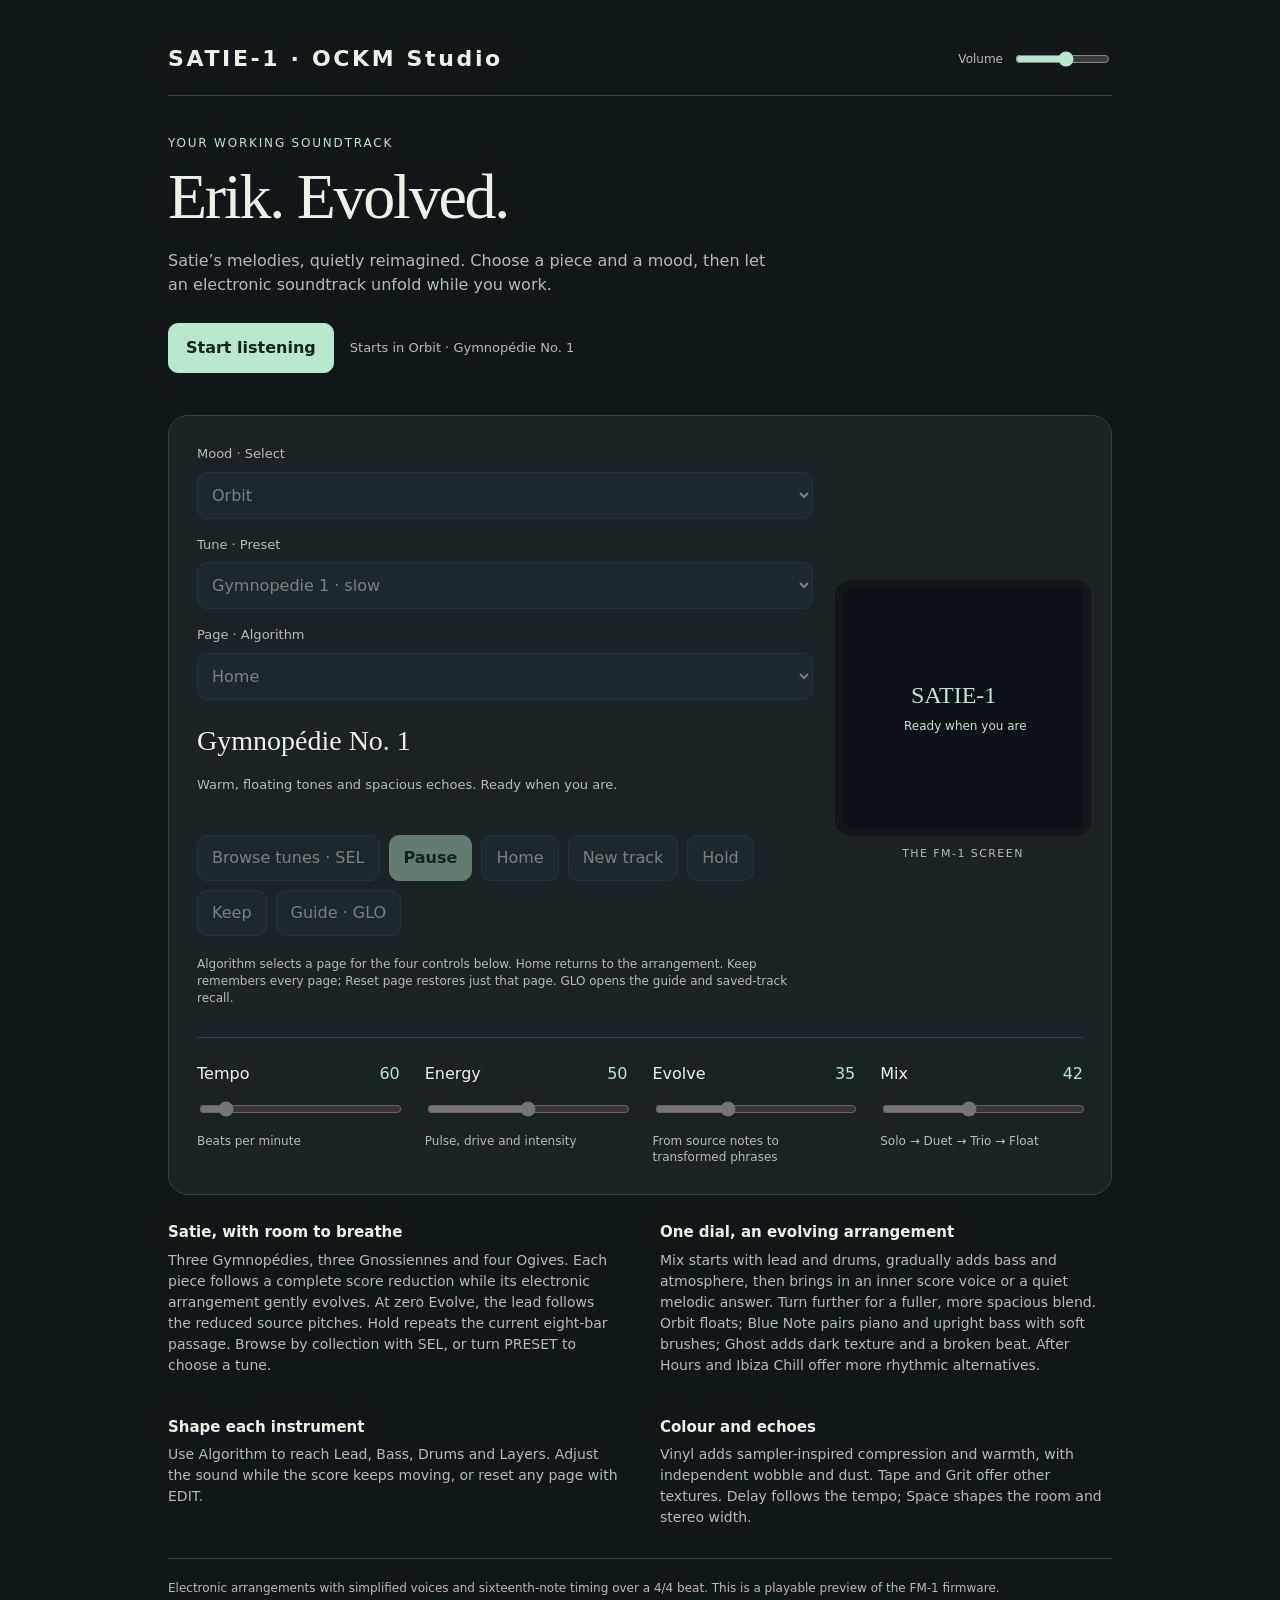
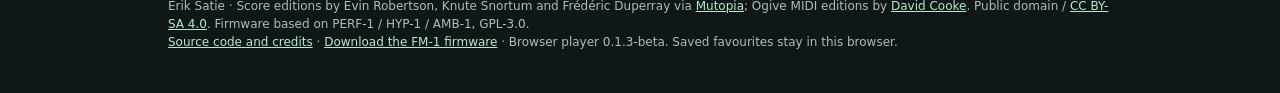
==== docs/index.html @ 06c6555b "Publish SATIE-1 browser player and Firmware Hub play link" ====
<!doctype html>
<html lang="en">
<head>
<meta charset="utf-8"><meta name="viewport" content="width=device-width,initial-scale=1">
<title>SATIE-1 · Erik. Evolved.</title>
<style>
:root{color-scheme:dark;--bg:#101719;--panel:#192326;--line:#344348;--ink:#edf2e9;--dim:#b0bdb9;--mint:#b8e8cd;--amber:#edbd6e}*{box-sizing:border-box}body{margin:0;background:var(--bg);color:var(--ink);font:16px/1.5 system-ui,sans-serif}main{max-width:1000px;margin:auto;padding:42px 28px}header{display:flex;justify-content:space-between;align-items:center;border-bottom:1px solid var(--line);padding-bottom:20px}.brand{font-size:22px;letter-spacing:.12em;font-weight:650}.eyebrow{font-size:12px;letter-spacing:.15em;text-transform:uppercase;color:var(--mint)}.intro{padding:38px 0 26px}h1{font:400 clamp(38px,6vw,64px)/1.08 Georgia,serif;margin:10px 0 18px;letter-spacing:-.035em}.intro p{color:var(--dim);max-width:620px;margin:0}button,select,input{font:inherit}button,select{border:1px solid var(--line);border-radius:10px;padding:12px 17px;color:var(--ink);background:#233034}button{cursor:pointer;transition:background .15s}button:hover:enabled{background:#34474b}button:disabled,select:disabled{opacity:.45;cursor:default}button:focus-visible,select:focus-visible,input:focus-visible{outline:3px solid var(--amber);outline-offset:4px}.primary{background:var(--mint);border-color:var(--mint);color:#10251c;font-weight:650}.primary:hover:enabled{background:#d4f6e2}button[aria-pressed="true"]{background:#354b41;border-color:var(--mint);color:var(--mint)}.instrument{border:1px solid var(--line);border-radius:20px;background:var(--panel);padding:28px;display:grid;grid-template-columns:1fr 240px;gap:30px}.control label{display:block;font-size:13px;color:var(--dim);margin-bottom:8px}.tune{grid-column:1/-1}.selectors{display:grid;grid-template-columns:1fr;gap:16px}select{width:100%;padding:12px 10px}.now{margin:24px 0 18px;font:28px/1.2 Georgia,serif}.status{color:var(--dim);font-size:13px;min-height:40px}.actions{display:flex;flex-wrap:wrap;gap:9px;margin:20px 0}.actions button{padding:10px 14px}.screen{align-self:center;text-align:center}canvas{display:block;width:240px;height:240px;background:#0c1117;border-radius:8px;image-rendering:pixelated;box-shadow:0 0 0 8px #101719}.screen p{margin:18px 0 0;color:var(--dim);font-size:11px;letter-spacing:.13em;text-transform:uppercase}.macros{grid-column:1/-1;display:grid;grid-template-columns:repeat(4,1fr);gap:25px;border-top:1px solid var(--line);padding-top:24px}.macro label{display:flex;justify-content:space-between;align-items:center;margin-bottom:13px}.macro output{font-variant-numeric:tabular-nums;color:var(--mint)}input[type=range]{width:100%;accent-color:var(--mint);cursor:pointer}.hint{display:block;font-size:12px;line-height:1.4;color:var(--dim);margin-top:9px}.start{display:flex;gap:16px;align-items:center;margin-bottom:20px}.start span{font-size:13px;color:var(--dim)}.notes{display:grid;grid-template-columns:1fr 1fr;gap:40px;margin-top:26px;font-size:14px;color:var(--dim)}.notes strong{display:block;color:var(--ink);font-size:15px;font-weight:550;margin-bottom:6px}footer{margin-top:30px;padding-top:20px;border-top:1px solid var(--line);font-size:12px;color:var(--dim)}a{color:var(--mint)}.volume{display:flex;gap:10px;align-items:center;font-size:12px;color:var(--dim)}.volume input{max-width:95px}#notice{color:var(--amber);font-size:13px;min-height:22px} [hidden]{display:none!important}@media(max-width:720px){main{padding:24px 18px}.instrument{grid-template-columns:1fr;padding:22px}.screen{justify-self:center}.macros{grid-template-columns:1fr 1fr}.notes{grid-template-columns:1fr;gap:18px}.selectors{grid-template-columns:1fr}.intro{padding-top:28px}.start{align-items:flex-start;flex-direction:column}.volume{max-width:140px}}
</style>
</head>
<body><main>
<header><div class="brand">SATIE-1 · OCKM Studio</div><label class="volume">Volume <input id="volume" type="range" min="0" max="100" value="55" aria-label="Volume"></label></header>
<section class="intro"><div class="eyebrow">Your working soundtrack</div><h1>Erik. Evolved.</h1><p>Satie’s melodies, quietly reimagined. Choose a piece and a mood, then let an electronic soundtrack unfold while you work.</p></section>
<div class="start" id="startRow"><button id="start" class="primary">Start listening</button><span>Starts in Orbit · Gymnopédie No. 1</span></div>
<div id="notice" role="status" aria-live="polite"></div>
<section class="instrument" aria-label="SATIE-1 instrument">
<div><div class="selectors">
<div class="control"><label for="mood">Mood · Select</label><select id="mood" disabled><option value="0">After Hours</option><option value="1">Ibiza Chill</option><option value="2" selected>Orbit</option><option value="3">Blue Note</option><option value="4">Ghost</option></select></div>
<div class="control tune"><label for="source">Tune · Preset</label><select id="source" disabled><optgroup label="Erik Satie · Gymnopedies"><option value="0">Gymnopedie 1 · slow</option><option value="1">Gymnopedie 2 · slow</option><option value="2">Gymnopedie 3 · slow</option></optgroup><optgroup label="Erik Satie · Gnossiennes"><option value="3">Gnossienne 1 · slow</option><option value="4">Gnossienne 2 · slow</option><option value="5">Gnossienne 3 · slow</option></optgroup><optgroup label="Erik Satie · Ogives"><option value="6">Ogive 1 · slow</option><option value="7">Ogive 2 · slow</option><option value="8">Ogive 3 · slow</option><option value="9">Ogive 4 · slow</option></optgroup></select></div>
<div class="control"><label for="page">Page · Algorithm</label><select id="page" disabled><option>Home</option><option>Lead</option><option>Bass</option><option>Drums</option><option>Layers</option><option>Colour</option><option>Delay</option><option>Space</option></select></div></div><div class="now" id="now">Gymnopédie No. 1</div><div class="status" id="status">Warm, floating tones and spacious echoes. Ready when you are.</div>
<div class="actions"><button id="browse" disabled>Browse tunes · SEL</button><button id="play" class="primary" disabled>Pause</button><button id="home" disabled>Home</button><button id="new" disabled>New track</button><button id="hold" aria-pressed="false" disabled>Hold</button><button id="save" disabled>Keep</button><button id="guide" disabled>Guide · GLO</button></div>
<section id="guidePanel" hidden aria-label="Quick guide"><h2 id="guideTitle"></h2><div id="guideCopy"></div><div class="actions"><button id="guidePrevious">Previous</button><button id="guideNext">Next · SEL</button><button id="guideClose">Close · HOME</button></div></section>
<section id="tuneBrowser" hidden aria-label="Tune browser"><p id="browserPath"></p><div id="browserChoices" class="actions"></div><div class="actions"><button id="browserBack">Back · HOME</button><button id="browserClose">Close browser</button></div></section>
<span class="hint">Algorithm selects a page for the four controls below. Home returns to the arrangement. Keep remembers every page; Reset page restores just that page. GLO opens the guide and saved-track recall.</span>
</div>
<div class="screen"><canvas id="screen" width="240" height="240" aria-label="Live instrument display"></canvas><p>The FM-1 screen</p></div>
<div class="macros">
<div class="macro"><label for="tempo"><span id="tempoLabel">Tempo</span> <output id="tempoValue">60</output></label><input id="tempo" type="range" min="50" max="150" value="60" disabled><span class="hint">Beats per minute</span></div>
<div class="macro"><label for="energy"><span id="energyLabel">Energy</span> <output id="energyValue">50</output></label><input id="energy" type="range" min="0" max="100" value="50" disabled><span class="hint">Pulse, drive and intensity</span></div>
<div class="macro"><label for="evolve"><span id="evolveLabel">Evolve</span> <output id="evolveValue">35</output></label><input id="evolve" type="range" min="0" max="100" value="35" disabled><span class="hint">From source notes to transformed phrases</span></div>
<div class="macro"><label for="mix"><span id="mixLabel">Mix</span> <output id="mixValue">42</output></label><input id="mix" type="range" min="0" max="100" value="42" disabled><span class="hint">Solo → Duet → Trio → Float</span></div>
</div></section>
<div class="notes"><div><strong>Satie, with room to breathe</strong>Three Gymnopédies, three Gnossiennes and four Ogives. Each piece follows a complete score reduction while its electronic arrangement gently evolves. At zero Evolve, the lead follows the reduced source pitches. Hold repeats the current eight-bar passage. Browse by collection with SEL, or turn PRESET to choose a tune.</div><div><strong>One dial, an evolving arrangement</strong>Mix starts with lead and drums, gradually adds bass and atmosphere, then brings in an inner score voice or a quiet melodic answer. Turn further for a fuller, more spacious blend. Orbit floats; Blue Note pairs piano and upright bass with soft brushes; Ghost adds dark texture and a broken beat. After Hours and Ibiza Chill offer more rhythmic alternatives.</div><div><strong>Shape each instrument</strong>Use Algorithm to reach Lead, Bass, Drums and Layers. Adjust the sound while the score keeps moving, or reset any page with EDIT.</div><div><strong>Colour and echoes</strong>Vinyl adds sampler-inspired compression and warmth, with independent wobble and dust. Tape and Grit offer other textures. Delay follows the tempo; Space shapes the room and stereo width.</div></div>
<footer>Electronic arrangements with simplified voices and sixteenth-note timing over a 4/4 beat. This is a playable preview of the FM-1 firmware.<br>Erik Satie · Score editions by Evin Robertson, Knute Snortum and Frédéric Duperray via <a href="https://www.mutopiaproject.org/ftp/SatieE/" target="_blank" rel="noreferrer">Mutopia</a>; Ogive MIDI editions by <a href="https://commons.wikimedia.org/wiki/File:Erik_Satie_-_Ogive_No.1.mid" target="_blank" rel="noreferrer">David Cooke</a>. Public domain / <a href="https://creativecommons.org/licenses/by-sa/4.0/" target="_blank" rel="noreferrer">CC BY-SA 4.0</a>. Firmware based on PERF-1 / HYP-1 / AMB-1, GPL-3.0.<br><a href="https://github.com/OCKM-STUDIO/SATIE-1/tree/v0.1.3-beta">Source code and credits</a> · <a href="https://github.com/OCKM-STUDIO/SATIE-1/releases/tag/v0.1.3-beta">Download the FM-1 firmware</a> · Browser player 0.1.3-beta. Saved favourites stay in this browser.</footer>
</main>
<script>
'use strict';
const wasm64 = 'AGFzbQEAAAABhAEWYAABf2ACf38Bf2AAAGADf39/AGABfwBgAn9/AGAEf39/fwBgAX8Bf2AFf39/f38AYAF/AX1gA39/fwF/YAV/f39/fwF/YAZ/f39/f38AYAF+AGABfQF9YAJ/fQBgA39/fQBgAX0AYAJ9fQF9YAV/f399fQBgBH9/fX8AYAV/[base64]/[base64]/[base64]/[base64]/gbARZ/QQBBADsBmJWTgABBACEBQQAhAgNAQQAtAP/okoAAIAIgAUGC6ZKAAGogAUHi65KAAGoQwYCAgABBAC0A/+iSgAAgAiABQeTrkoAAahDCgICAAEEALQD/[base64]/AXFBAkcNACAAQQAtAKWVk4AARw0AIAFBwB1JDQBBAC8BqpWTgABB//8DcUH4AkcNACABQfwdSUEALQCulZOAAEEBR3IhA0EALwGmlZOAACIEQbABIARBsAFJGyEFQQAvAaiVk4AAIQZB+pWTgAAhB0EALQCslZOAAEH/AXEhCEGC6ZKAACEJQQAhCgNAAkBBASAKdCILIAZxRQ0AIApBsgRsIgJBqu2SgABqIQwgCkH4AmxBsJWTgABqIQEgAkGC6ZKAAGohAgJAAkAgAw0AIAwgCkEGbEHgspOAAGpBBhCxgYCAABoMAQsgDEEAQQYQsoGAgAAaCyACQa4EaiINQQAtAP/[base64]/AMgAiABLQDrAjoA/QMgAiABLQDsAjoA/gMgAiABLQDtAjoA/[base64]/[base64]/okoAAIAogAiAQEMGAgIAAQQAtAP/okoAAIAogAkHiAmoQwoCAgABBAC0A/[base64]//A3EiB0EBSw0AQQBBACATQQFqIBNBBEobOwGAlZOAAAtBAC8BqpWTgAAhDCABQQl0IBFBAXRyQcoAaiENQaCVk4AAIRZBgumSgAAhBUEAIQkDQAJAIAxBASAJdCIQcUH//[base64]/[base64]/[base64]/[base64]/[base64]/[base64]/[base64]/[base64]/IAFBBmxB4LKTgABqIABBqARqQQYQsYGAgAAaAkBBAC0A/[base64]/[base64]/AM6AOoCIAEgAC0A/QM6AOsCIAEgAC0A/gM6AOwCIAEgAC0A/[base64]/[base64]/6JKAAEEALQD+6JKAABDigICAAAu5BAEDf0EAIQBBAC0A4LeTgAAhAQJAAkBBAC0AmpWTgAAiAg0AQQAtAOG3k4AAQQFxDQAgAUEBcUUNAQsCQAJAAkAgAkUNAEEALQD/6JKAACEAQaCVk4AAQQBBEBCygYCAABpBAEGwATsBppWTgABBACAAOgCllZOAAEEAQQI6AKSVk4AAQQBByLLBmgM2AqCVk4AAQQBBAToArpWTgABBAEH4goQINgGqlZOAAEEAQQAvAZiVk4AAIgA6AKiVk4AAQQAgAEEIdjoAqZWTgABBfyEAQQAtAP/okoAAIgFBBGpBACABGyIBQRlLDQNBAC0A6OWSgAANAyABQYAebEHg2YyAAGpBoJWTgABB/[base64]/AAQsoGAgAAaIABC04rRioOMgAY3AgRBoH8hAQNAIABBBGogAWoiAkHoAGogAUHJuZOAAGotAAA6AAAgAkHpAGogAUHKuZOAAGotAAA6AAAgAkHqAGogAUHLuZOAAGotAAA6AAAgAkHrAGogAUHMuZOAAGotAAA6AAAgAUEEaiIBDQALQQAhAQJAQQAtAP/[base64]/rqTgABFQQF0QQAtAP26k4AAckEALQD/upOAAEECdHJBAC0Al7+TgABBA3RBOHFyQQAtAJi/[base64]/AAQsYGAgAAaQQBB/AA2AojNjIAAQQBBACgC7OWSgABBAWo2AuzlkoAAAkBB/[base64]/[base64]/akGfAXEhAwwFC0EALQDIwJOAAEEGcEGQAXIhAwwEC0EALQDIwJOAAEEGcEGnf2pBrwFxIQMMAwtBAC0A6buTgABBBXBB8AByIQMMAgtBAC0A6buTgABBBXBB9QBqIQMMAQsCQCAAQa8BRw0AIAFFDQBBAC8B0uiSgABB//[base64]/AXENACAEQQAtAP7okoAAQQAtAP/okoAAQQpsakEBajoAAAwBCwJAIABB5AFHDQAgA0GElZOAAGogAUETIAFBE0gbQQpsIAVBf2pB/wFxQQpwakF3ajoAAAwBCyADQYSVk4AAaiAFQf8BcUF/aiIDIAFBCSABQQlIGyIBQQAgAUEAShtqIANB/[base64]/okoAAIgNGDQIgASADaxCQgICAAAwCCwJAIABBrX5qQQFLDQBBAC4BouiSgAAhAwJAAkAgAEHTAUcNAEEAIAFBCCABQQhJGyABQQBIGyEAQQMhASADQQVIDQEgA0EFcCEBDAELIANB//[base64]/[base64]/JSTgABBAEEAKAGI55KAADYB/[base64]/uiSgABBAC0A/[base64]/ASAAQQAtAJOVk4AARhshAQsgAQtWAEEAQQAvAfrokoAAQQAtAPzokoAAQRB0ckEHIABBA2wiAHRBf3NxIAFBB3EgAHRyIgA6AProkoAAQQAgAEEQdjoA/[base64]/+iSgAAiAmpBE2pBE28iA0ETaiADIANBAEgbIgAgAkYNABCEgICAAAJAQQAtAJqVk4AARQ0AEIeAgIAAGgtBACAAOgD/6JKAACAAEIKAgIAAQQBBADsBgOmSgABBAC0A/uiSgAAQg4CAgAALIAMQ5oCAgABBAEEAOgDlupOAABCGgICAAEFiIQIDQCACQd66gIAAai0AACEAIAAgACAAQQF0QfTlkoAAai4BABCVgICAABDJgICAACACQQJqIgINAAtBACECQQAoApDVjIAAEM2AgIAAENKAgIAAQQBBADoAmMGTgAAgAxC7gICAAEEALQD/[base64]/AXENACAAIQYMAQsgBEEBaiEFA0AgASAAaiACOgAAIABBAWohBiAAQRFLDQEgBS0AACECIAVBAWohBSAGIQAgAkH/[base64]/[base64]/[base64]/I4CAgIAAQRBrIgIkgICAgAAgAEGTfmoiA0EEbSIEQcgAbCADIARBAnRrIgVBBHRqIgNByMWAgABqIQYCQAJAIANBzMWAgABqLQAAIgNBCEcNACAGLQAFIAJBBGogAhCUgICAACACKAIAIQYgAigCBCEHDAELQQIgA0EHRkEBdCADQQJGGyEHAkAgA0F/akH/AXFBAk8NAEEMQRAgA0EBRhshBgwBCwJAIANBfWpB/[base64]/[base64]/[base64]/gFxQeQBRw0AQQAhBkEALQDNwJOAAEEPcUGElZOAAGotAAAiB0UNByAHQX9qIQYCQCAAQeQBRw0AIAZB/wFxQQpuQQFqIQYMCAsgBkH/AXFBCnAhBgwHCwJAAkACQCAAQZ5+ag4FAQICAgACC0EALQCUlZOAACEGDAgLQQAvAfrokoAAQQAtAPzokoAAQRB0ckEALQDMwJOAAEEHcUEDbHZBB3EhBgwHCwJAIABBIWpB/wFxQQJLDQBB9OiSgAAhBgJAQQAtAPnokoAAQQFxDQBBAC0A9OiSgAAiB0E/[base64]/+//PyAAdkEBcUUNACAAQQJ0Qay3iIAAaigCACEADAELQaq/k4AAQf/[base64]//[base64]/Rw0AAkAgAEELRw0AIAFBAC0A/[base64]/7qTgAAgAToAAAwQC0GXv5OAACABOgAADA8LQZi/[base64]/JSTgABBAEEAKAGI55KAADYB/pSTgAAMAwtBqr+TgABB/[base64]/QQAhAgJAQQAtAJS/[base64]/BX4jgICAgABBgAJrIgAkgICAgAACQEEALQCgwpOAAEUNAEEAEM6AgIAAC0GgwpOAAEEAQSgQsoGAgAAaQei3k4AAQQBBqAoQsoGAgAAaQQBB/wE6ALG/k4AAQQBBAToAqr+TgABBAEGy/[base64]/k4AAQQBBgQI7AeC6k4AAQQBBAToAwbqTgABBAEECOgCrvJOAAEEAQQE6AP66k4AAQQBBADsAybmTgABBARD1gICAAAJAQQAoAojNjIAAIgJBAEgNACAAQeCVjYAAIAJB/AAgAkH8AEkiAxsiBRCxgYCAABoCQAJAIAVBeGpB8wBLDQAgAC0AAEH/AXFB0wBHDQAgAC0AAUH/AXFBxQBHDQAgAC0AAkH/AXFB1ABHDQAgAC0AA0H/[base64]/akH/[base64]//8DcUHgAEcNASAALwGKAUH//wNxQQxHDQELAkBB/ABFDQBBjIydgAAgAEGEAWpB/AD8CgAAC0EAQQE6AIiMnYAAIABB7AFqIQggAEGEAWpBCGohCUHNxYCAACEGQe0BIQVBACEKA0AgCkHIAGxBwMWAgABqIQcgBiECQQAhAwNAAkACQCACQX9qLQAAIgFBCUsNAEEBIAF0QYIGcQ0BCwJAAkAgBy0ABEE/Rw0AAkAgAi0AACIBQQpLDQAgCCABai0AACEBDAILAkACQAJAAkAgAUF0ag4DAAECAwsgAC8B/gFBAXEhAQwECyAALQD+AUECcUUhAQwDCyAALwH+AUECdkEBcSEBDAILAkAgAUFxakH/AXFBAksNACAALwH+ASABQQNsQVZqdkEHcSEBDAILAkACQAJAAkAgAUFuag4FAAECBgMGCyAALwH+AUEMdkEHcSEBDAQLIAAtAPcBQR9xIgFBACABQRFJGyEBDAMLQQMhASAALQD7ASILQcAAcQ0CQQIgAC8B/[base64]/[base64]/[base64]/wFxQQdJDQAgA0H/[base64]/UFAQN/AkBBACgC5M2MgAAiAUEASA0AIABB4MeSgAAgAUEsIAFBLEkbIgIQsYGAgAAaAkAgAkEsRg0AIAJBEEcNAQsgAC8BBkUNAAJAAkACQCAAKAIAIgJB04LRigNGDQACQAJAAkAgAkHChqGKA0cNACAALwEEIgJBf2pB//8DcUEBSw0GIAAtAAkhAwJAIAJB//8DcUEBRw0AIANB/wFxQQJLDQcgAC0ACEEBSw0HDAILIANB/wFxIgJBJksNBiACQSFJDQEgACADQV9qOgAJDAILIAAvAQQhAgwDCyAAQQA6AAkgAEHwromAAC0ABjoACgsgAEEDOwEEIABB04LRigM2AgAgAC0ADkECSw0DIABBADoADwsgAC8BBCECIAFBEEcNACACQf//A3FBA0cNACAAQRBqQbDagIAAQRwQsYGAgAAaIABBBDsBBAwBCyABQSxJDQEgAkH//[base64]/wFxQeQASw0AIAAtAAtB5ABLDQAgAC0ADEHkAEsNACAALQANQeQASw0AIAAtAA5BA0kPC0EAC40cAQV/I4CAgIAAQbABayIAJICAgIAAQQ9BAkEQQQAtANDCk4AAIgEbIAFBBEYbIQICQAJAIAFBfmpB/wFxIgNBA0kNAEGg4oCAAEGg5ICAACABGyEBDAELIANBAnRBmLiIgABqKAIAIQELQQAQzICAgAAgAkEAQfTlkoAAQdTokoAAEMGAgIAAAkAgAS4BACIDQQBIDQAgAUECaiEBA0AgA0H//wNxQQF0QfTlkoAAaiABLwEAOwEAIAFBAmohAyABQQRqIQEgAy4BACIDQX9KDQALC0EAIAI6AP/okoAAQQBBATsB6OeSgABBAEEBOwGq55KAAEEAQYGABDYBpueSgABBAEHwromAAEEALQDRwpOAAEEYbGoiAS0ABSIDOwGE55KAAEEAIAEtAAQ7AYLnkoAAQQBBgLGJgAAgA0EBdGovAQA7AdTokoAAQQBBADoA/[base64]////e4M3A8i/[base64]/k4AAENeAgIAAEJyAgIAAQQAvAc7Ck4AAEM2AgIAAENKAgIAAQQAtANHCk4AAQQAvAc7Ck4AAENSAgIAAQQAoAtjDk4AAENWAgIAAQQBBADoA2caTgAAgAEGwAWokgICAgAALrbABAxJ/[base64]/[base64]/[base64]/wE6AOjNjIAAQQBBADoA47qTgAAMAQsCQEEALQDAupOAAEUNAEEALQDBupOAAEH/AXFBBEcNAEEALQDiz6qAAEUhAQsCQEEALQC6uqGAACABRg0AQQAgAToAurqhgAAgARDegICAAAsgA0H/AXEiAUEALQDozYyAACICRg0AAkAgAQ0AIAJB/wFGDQACQEEALQDjupOAACIBRQ0AQQBBADoA47qTgAAgAUF/ahCdgICAAAsCQEEALQCmv5OAAEUNAEEALQCnv5OAACIBQf8BcUH/AUYNAEEAIAFBAWo6AKe/[base64]/k4AARw0BDAILQQAtAJq/k4AAIgRBAWogAk8hBwJAQQAtAJW/[base64]/AXENACAEQf8BcSIEIAJBf2ogBCACSRsgBWwgCkH//wNxaiEEIAIgBWwhAiALQf8BcUEFcEHl8IaAAGotAAAhCkEALwH+5ZKAACILwSEMAkACQCALQQAvAZ6/k4AARw0AQQAvAZy/k4AAIQsMAQtBACALIAQgCmwgAm1rIgs7AZy/k4AACwJAIAQgAiAEIAJIGyAKbCACbSALwWoiAkG+ASACQb4BSBsiAkHGACACQcYAShsiAiAMRg0AQQAgAjsB/uWSgABBBSACEMmAgIAAC0EAIAI7AZ6/k4AACwJAIAENACAJQf8BcUEERw0AQQAqAuDPjIAAQwAAAEBfRQ0BAkACQEEALQDCupOAAA0AEJ6AgIAAQQBHIAdxDQEMAwsgB0UNAgtBAC0AmMGTgABBAC0Az8CTgABB/wFxcg0BEJ+AgIAADAELAkAgAQ0AAkBBAC8BvL+TgAAgBUF/akH//wNxRw0AAkBBAC0A4bqTgABFDQAQ3ICAgAALAkACQEEALQDCupOAAA0AEJ6AgIAAQQBHIAdxDQEMAgsgB0UNAQtBAC0AmMGTgABBAC0Az8CTgABB/wFxcg0AEJ+AgIAAC0EALwG8v5OAACAFSQ0BQQAtAOPPqoAADQFBABDWgICAAAwBCyABQQFHDQAgBkEDdCAIayIBIAFBCGogAUEBShtB//[base64]/AXENAEEAIAVBBGo2Ati6k4AAQQBBADYC0LqTgAALQQBBAC0A4s+qgAA6AMa6k4AACwJAAkACQAJAAkAgAkUNAEEALQDbuJOAACEJQQAtAMW6k4AAIQQCQEEALQCxvaWAAEUNACAJQf8BcQ0AIARB/wFxDQBBACoC2M+MgABDAACAP11FDQQLQQBBADoAxLqTgABBAC0Asb2lgABFDQEgBEH/AXENAQwCC0EAQQA6AMS6k4AAC0EAQQA2AtC6k4AAC0EAIAU2AtS6k4AADAELAkBBACgC0LqTgAAiBkF/[base64]/anENAUEAIQpBACADQQ10IANzIgRBEXYgBHMiBEEFdCAEcyIDNgLcupOAACADQeQAcCACQerwhoAAai0AAE8NAQtBBCABdCEOQQFBAC0A/+iSgAB0IQ9BAC0AyLmTgABBAXEhEEEALQDAupOAACEMQfDwhoAAIQFBAC0AyLqTgAAiEUH/AXEhCEEALQDJupOAAEH/AXEhBkEAIQRBACEHQQAhCwNAAkAgAUEBai0AACACTw0AIAEtAAAiCSAIRg0AIAkgBkYNAAJAAkAgCkUNACAJQRxLDQJBASAJdEHAgYDAAXFFDQIgDEH/AXFFDQEgCUESRw0BDAILIAFBAmotAABBAC0A4s+qgAB2QQFxRQ0BIAxB/[base64]/aiEDIAIgC3AhAkEAIQEDQCACIAAgAWotAAAiBEgNASACIARrIQIgAyABQQFqIgFHDQALIAMhAQtBACAROgDJupOAAEEAIA0gBWpBBHQiAjYC0LqTgABBACAAQSBqIAFqLQAAQQN0IgFB8PCGgABqLQAAIgU6AMO6k4AAQQAgBToAyLqTgABBACACIAFB8/CGgABqLQAAIgEgDiABIA4gAUkbIAobazYCzLqTgABBAEEAOgDHupOAAAsCQEEALQCmv5OAACIBRQ0AAkACQEEALQCxvaWAAEUNAEEALwH+5ZKAACICQQAvAaS/k4AARg0BC0EAQQA6AKa/k4AADAELIALBIQVBAC0Ap7+TgAAhBEEALQCRz6qAACEDQQAuAaK/[base64]/k4AAQQAtANu4k4AAQQBHQQAtAOi4k4AAQf8BcUEgRnEiAkEALQCpv5OAAEH/AXFFcSIBRg0AQQAhBEEAIAE6AKu/[base64]/k4AADQAgAUH/AXFFDQILAkAgAUH/AXFFDQBBACEBA0BBAC0ArL+TgAAgAUGuv5OAAGotAABBABDRgICAACABQQFqIgFBAC0Arb+TgABJDQALC0EAQgA3ArS/k4AAQQBB/wE6ALG/k4AAQQBBADoArb+TgAAMAQsCQEEAKAK4v5OAACIBRQ0AIAUgAWtBAEgNAAJAQQAtAK2/k4AARQ0AQQAhAQNAQQAtAKy/k4AAIAFBrr+TgABqLQAAQQAQ0YCAgAAgAUEBaiIBQQAtAK2/k4AASQ0ACwtBAEEANgK4v5OAAEEAQQA6AK2/k4AAC0EAKAK0v5OAACIBRQ0AQQAtAKi/k4AAIgJB/wFxQQNGDQAgBSABayIBQdwLSA0AQQAtAK2/k4AAIQkCQCABQaR0aiIHIANuQQZBACACQf8BcSIBQQJGG2oiBEEFQQkgAUEBRhsiAU0NACAJQf8BcQ0AIAcgAUF6QQAgAkH/AXFBAkYbakEBaiADbEgNAUEAQgA3ArS/[base64]/k4AAai0AAEEAENGAgIAAIAFBAWoiAUEALQCtv5OAAEkNAAsLQQBBADYCuL+TgABBAEEAOgCtv5OAAAJAQQAtALG9pYAARQ0AQQAQy4CAgAALQQAgBDoAsb+TgAACQAJAIARBBUsNACAEQe4AEN+AgIAAQQAtAK2/k4AAIQIMAQsCQCAEQXpqIgRBA0cNAEEALgG455KAAEEOSg0AQeIAQSgQjICAgAALQQAgBEHY8oaAAGotAAA6AKy/[base64]/k4AAIAhBrr+TgABqIARB3PKGgABqLQAAIAFqOgAAAkAgBA0AAkACQAJAAkAgCkUNACAHQQxBAC0A5LqTgABBBXBBpPCGgABqLQAAIAlqQQxvIgFrdiAHIAF0ciECDAELIAlB0ABODQEgB0EMIAlrdiAHIAl0ciECIAkhAQsgAUEwaiEBIAJB/x9xIQRBACECAkADQAJAIAQgAUEMb3ZBAXFFDQAgAkECRg0CIAJBAWohAgsgAUEBaiIBQYABRw0AC0E8IQELIAZB/wFxQa6/k4AAaiABOgAAAkACQCAKRQ0AIAdBDEEALQDkupOAAEEFcEGk8IaAAGotAAAgCWpBDG8iCWt2IAcgCXRyIQIMAQtBPCEBIAlBzwBKDQIgB0EMIAlrdiAHIAl0ciECCyAJQTBqIQEgAkH/H3EhBEEAIQIDQAJAIAQgAUEMb3ZBAXFFDQAgAkEERg0DIAJBAWohAgsgAUEBaiIBQYABRw0AC0E8IQEMAQtBPCEBIAZB/wFxQa6/k4AAakE8OgAAC0EAIAhBA2oiBjoArb+TgAAgCEECakH/AXFBrr+TgABqIAE6AAALIAZB/wFxRQ0BQQAhAQNAQQAtAKy/k4AAIAFBrr+TgABqLQAAQeQAENCAgIAAIAFBAWoiAUEALQCtv5OAACICSQ0ACwsgAkH/AXFFDQBBACADQQNsQQJ2IAVqQQFyNgK4v5OAAAtBACECAkBBAC0Asb2lgABFDQBBAC0A4s+qgAAhAgtBAC0A5LqTgABBBXAhAQJAIAJBAC0A5rqTgAAiBUYNAAJAAkAgAUUNACACDQAgBUUNACABQaTwhoAAai0AACEFQQAtAOW6k4AAIQFBAC0Asb2lgABFDQEgAUH/[base64]/XUUNAAJAIAJBMiACQTJIGyICQU4gAkFOShsiAkH/AXFBAC0A3LiTgABGDQBBACACOgDcuJOAAEEAIAIQ2ICAgABBAC0A3LuTgAAhAQtBACABQf4BcSIBOgDcu5OAAAwBC0EAIBIgE0OPwnU9lJIiEjgCyLuTgAAgEkMAAAC/QwAAAD8gEkMAAAAAXRuS/AAiAkEyIAJBMkgbIgJBTiACQU5KGyICQQAsANy4k4AARg0AQQAgAjoA3LiTgABBACACENiAgIAAQQAtANy7k4AAIQELAkAgAUECcUUNAAJAQQAsANm7k4AAIgKyQQAqAsy7k4AAIhKTIhOLQ5qZGT9dDQBBACASIBNDj8J1PZSSIhI4Asy7k4AAIBJDAAAAv0MAAAA/[base64]/QwAAAD8gEkMAAAAAXRuS/[base64]/XQ0AQQAgEiATQ4/[base64]/wFxDQUgA0H/AXENBSAJDQUgCA0FIAcgAWsgAkECdEHg8oaAAGooAgBJDQVBACEDQQAgBToA+7qTgABBAEEBOgD6upOAAEEAIAc2AsS7k4AAQQBB/wE6APTBk4AAQQBBJDoA6LeTgABBAC0A57qTgAAhAUEAQQk6AOe6k4AAQQAgAToA/[base64]/[base64]/wFxQRpJGzoAAAJAIAFBEEcNAEERIQEMAgsCQCAEQQFqLQAAIgJFDQAgA0EBaiACQWBqIAIgAkGff2pB/[base64]/[base64]/wFxDQJBACgC5L2TgAAhAUEAKAK8z6qAACABa0EMSQ0CQQAoArzPqoAAQQ9xDQJBAEEBOwHgvZOAAEEAQQA2Aui9k4AAQQAuAbjnkoAAQQ5KDQBB4gBBKBCMgICAAEEALQDfvZOAACEHCwJAQQAtAOG9k4AAIgMgB0H/AXFPDQADQCADQf8BcSIJQQFqIgRBA3EhBUEAIQJBACEBAkAgCUEDSQ0AIARB/ANxIQRBACECQQAhAQNAIAIgAUHXvZOAAGotAABqIAFB2L2TgABqLQAAaiABQdm9k4AAai0AAGogAUHavZOAAGotAABqIQIgBCABQQRqIgFHDQALCwJAIAVFDQAgAUHXvZOAAGohAQNAIAIgAS0AAGohAiABQQFqIQEgBUF/aiIFDQALC0EAKALovZOAACACSQ0BQQQgCUHPvZOAAGotAABBDGpBARDRgICAAEEAQQAtAOG9k4AAQQFqIgM6AOG9k4AAIANB/[base64]/[base64]/[base64]//[base64]/wFxQRpJGyIBIAFBoH9qQUBJG0Gwy4eAAGotAABB/wFxaiEFIAItAAAhASACQQFqIQIgAQ0AC0Hg9IaAACEBIAVB2AFLDQELQfT0hoAAIQELQQxBJiABIANB3M4DEKCAgIAAQQAhBUEMQcQAQYSqhIAAQQAtANDCk4AAQQJ0QZD1hoAAaigCACAWQf//[base64]/[base64]/NwEAIARBsJ6dgABqQoiEopCIwaCEgn83AQAgBEESaiIEQYDCA0cNAAtBACEBAkACQAJAAkBBAC0A2MaTgAAiAg0AQQAhAUHypYCAACECAkBBAC0A8c6qgAANAEGFoYCAAEHFp4CAAEEALQCH0KqAABshAgtBDEEAQeD0hoAAIAIgFkH//[base64]/[base64]//A3EQoICAgABBAC0A2MaTgABBAWohAkEBIQUDQCAAQSBqIAEiBGogAiACQQpuIgNBCmxrQTByOgAAIAUiB0EBaiEFIARBAWohASACQQlLIQkgAyECIAkNAAsCQAJAIAFBA3ENACAAIQIMAQsgB0EDcSEDIABBIGpBf2ohBUEAIQIDQCAAIAJqIAUgAWotAAA6AAAgBUF/[base64]/[base64]/[base64]/IAEgAUGBf2pB/wFxQaEBSRtB/wFxQbCzhoAAai0AAGohBSACLQAAIQEgAkEBaiECIAENAAtBACAFQQF2ayEBCyABIAtqQSVBmKqEgAAgBEGS+QEQoICAgAACQAJAIAotAAAiAkUNACAKQQFqIQVBACEEIAIhAQNAIARBPyABQf8BcSIDQWBqIAMgAUGff2pB/wFxQRpJGyIBIAFBoH9qQUBJG0Gwy4eAAGotAABB/wFxaiEEIAUtAAAhASAFQQFqIQUgAQ0AC0GYqoSAACEJIARBN0sNAQtB9PSGgAAhCQsCQAJAIAINAEEAIQEMAQsgCkEBaiEFIAktAAIhAyAJKAIEIQdBACEEA0AgAkH/[base64]/akH/AXFBoQFJG0H/AXFBsLOGgABqLQAAaiEFIAItAAAhASACQQFqIQIgAQ0AC0H4ACAFQQF2ayEBCyABQdoAQZiqhIAAIAQgFkH//wNxEKCAgIAADAELAkBBACgCkNWMgABBACgC8MGTgABPDQBB+ABB2gBBmKqEgABBwMGTgAAgFkH//[base64]/MGTgAALIABBwABqJICAgIAAC84VAQt/[base64]/IAUgBUGBf2pB/wFxQaEBSRtB/wFxQaDhhYAAai0AAGohByAILQAAIQUgCEEBaiEIIAUNAAtB+AAgB0EBdmshBQsgBUEsQYSqhIAAIAYgA0H//[base64]/[base64]/[base64]/cKTgAAiAUEYbGotAAggCEH/AXEiCEcNACABQeCwiYAAIAhBA3RqLQAEayEAC0EAQQI6ANzGk4AAQQAgADoA3saTgAAPC0EAQQA6ANzGk4AAIAhB/wFxQeCwiYAAQQAtAN3Gk4AAQQN0ai0ABGoiAEEALQD9wpOAAEYNAUEAIAA6AP3Ck4AAQQBB8K6JgAAgAEH/AXFBGGxqLQAGOgD+wpOAAEHDpICAACEDAkACQEEALQD8wpOAAEEALQDQwpOAAEcNAEEBIQEMAQtBASEBQQAtANHCk4AAQf8BcSAAQf8BcUcNAEGjqYCAAEHDpICAAEEALwH6wpOAAEH//wNxQQAvAc7Ck4AAQf//[base64]/AXEiAUEHRhsgAUEFSRsiAToA2MaTgAALAkACQCAAQRBxIgNFDQAgAUH/AXFFDQAgAUECdEH8B3EiAUHUwpOAAGogAUGs2oCAAGpBBBCxgYCAABpBAC0A2MaTgABBAnQiAUGAw5OAAGogAUGs2oCAAGpBBBCxgYCAABpB8JmAgABB6LeAgAAQiICAgAAMAQsgA0UNAEEAQQAvAfrCk4AAQfsBakH//wNxIgFBASABQQFLGzsB+sKTgAAQo4CAgAALAkAgAkUNAEEAIAJBAC0A/cKTgABqIgFBCSABQQlIGyIBQQAgAUEAShsiAToA/cKTgABBAEHwromAACABQRhsai0ABjoA/sKTgAAQo4CAgAALAkAgCEUNAEEAQfCuiYAAQQAtAP3Ck4AAQRhsai0ABjoA/sKTgABBACAIQQAtAPzCk4AAaiIBQQQgAUEESBsiAUEAIAFBAEobOgD8wpOAABCjgICAAAtBACEBAkACQAJAAkACQEEALQDYxpOAACIIDQAgBQ0BQf/[base64]/[base64]/wFxIgRBA0YbIgUgAyAFSBsgA0EASBsiAzoAACAIIAM6AAAgBA0BEJyAgIAAQQAtANjGk4AAIQELIAFB/[base64]/[base64]/[base64]/[base64]/uaSgABBxQAgBsEQyYCAgAAgBUEDbCIGQc/[base64]/[base64]/[base64]///[base64]/AXEiAUUNACAEQoCAgBGEIA9CgICAAYRBAC0Az8aTgAAbIQ8LQQBBAC0AzsaTgABBACABGyIGOgD4uJOAAEEPIAZB/wFxENuAgIAAAkAgAUUNAEEALQDOxpOAAEEDbiEFC0EAIAU6APm4k4AAQRAgBRDbgICAAEEAIAIgAkEDbiIGQQAgA0H/AXEiARsgAUEDRiIHGyIFOgD6uJOAAEERIAUQ24CAgAACQAJAIAFBAUcNACACQQF2QRRqIQEMAQsgBkEeQQAgBxsgAUECRhshAQtBACABOgD7uJOAAEESIAEQ24CAgABBAEEALQDPxpOAAEEBdkEAIANB/wFxIgEbIgU6APS4k4AAQQsgBRDbgICAAEEAQQAtAM/Gk4AAQQVuQQNqIgU6APW4k4AAQQwgBRDbgICAAEEAQQAtAM/[base64]/k4AANwOgupOAAEEAQQAvAc65k4AAOwG4upOAAEEAQQAtANy4k4AAOgC8upOAAEEAQQAvAN24k4AAOwC9upOAAEEAQQAtAN+4k4AAOgC/[base64]/[base64]/[base64]/gNxQQh2ciEfCyAFIB87AQALIAVBAmohBSAWIARBAWoiBEcNAAsLIBggC2ohGCAZQQFqIhkgD0cNAAsLIAAgDiAUai0AAGohACADLQABIQUgA0EBaiEDIAUNAAsLC8cBAQZ/AkACQCADLQAAIgUNAEEAIQYMAQsgA0EBaiEHIAItAAIhCCACKAIEIQlBACEKA0AgBUH/AXEhBgJAIAVBn39qQf8BcUEZSw0AIAZBYGogBiACLQADQeEASRshBgsCQAJAIAYgCEkNACAGIAItAANLDQAgBkGBf2pBIEsNAQtBPyEGCyAKIAkgBiAIa2otAABqIQogBy0AACEFIAdBAWohByAFDQALQQAgCkEBdmshBgsgBiAAaiABIAIgAyAEEKCAgIAAC9kGAwF/[base64]/AXFBAC0A0MKTgABHDQBBASEDDAELQQEhA0EALQD9wpOAAEEALQDRwpOAAEcNAEGjqYCAAEHDpICAAEEALwH6wpOAAEH//wNxQQAvAc7Ck4AAQf//[base64]/MKTgABBAC0A0MKTgABHDQBBASECDAELQQEhAkEALQD9wpOAAEEALQDRwpOAAEcNAEGjqYCAAEHDpICAAEEALwH6wpOAAEH//wNxQQAvAc7Ck4AAQf//A3FGIgIbIQFBAkEBIAIbIQILQQAgAjoA2caTgABB8p6AgABB/[base64]/[base64]/AXEiBUGAh5SAAGoqAgA4AgAgBiAFQYSHlIAAaioCADgCACAHQQRqIARBAmpB/[base64]/IABBf0obNgIACwsLAEEAKALs5ZKAAAsEAEEaC+YEAQV/[base64]/[base64]/cbNDAAB8QpU4AtSLnYAAQQAgAkEFdkE/cbNDAAB8QpU4AuCLnYAAQQAgA0EFdkE/cbNDAAB8QpU4AuyLnYAAQQAgAEEFdkE/cbNDAAB8QpU4AviLnYAAQdCLnYAAC+kGAwF/AX4Df0EAQZDLiYAALgEeIgE6APi4k4AAQQBBACkDyL+TgABC///faoM3A8i/[base64]/[base64]/[base64]/ajYCAA8LAkAgAEEHRg0AIAJB5AA2AgAPCyACIAMtAAw2AgALGwAgAEEMbEHQgYqAAGpB0IGKgAAgAEGwAUkbCwsAIABBt39qQQNJCxUAIABBt39qQQNJIABBon9qQQRJcgsZACAAQQAgAEETSRtBAnRB4LaJgABqKAIAC9IGAQZ/[base64]//[base64]//[base64]/[base64]/[base64]/[base64]/[base64]/kIgAiACQwAA/kJeGyIDQwAAAD+SIgT8ALIiAkMAAIC/kiACIAQgAl0bIgL8ACIAQYJ/SA0AIABBF3QgAyACkyIBIAEgASABIAEgAUOY6SA5lEO2oq86kpRD3pYdPJKUQ2pXYz2SlEPt/XU+kpRDGHIxP5KUQwAAgD+SvGq+QwAAoEGUIQELIAEL3gQBCX8jgICAgABBoAFrIgMkgICAgABBACEEAkAgAEEBSA0AIAFBX2pBYEkNACAAIAEgACABSRshBSABQQNxIQZBACEAAkAgAUF/[base64]/[base64]////[base64]/AkBBACgCvLalgAAiAkEAKALAtqWAAGtB/wdLDQAgAkH/B3FBAnRBwNGqgABqIABBEHRBgID8B3EgAUH//wNxcjYCAEEAIAJBAWo2Ary2pYAACwtPAQF/AkBBACgCvLalgAAiAUEAKALAtqWAAGtB/wdLDQAgAUH/B3FBAnRBwNGqgABqIABB/x9xQYCAgAhyNgIAQQAgAUEBajYCvLalgAALC1QBAX8CQEEAKAK8tqWAACIBQQAoAsC2pYAAa0H/B0sNACABQf8HcUECdEHA0aqAAGogAEEQdEGAgPwHcUGAgIAQcjYCAEEAIAFBAWo2Ary2pYAACwtUAQF/AkBBACgCvLalgAAiAUEAKALAtqWAAGtB/wdLDQAgAUH/B3FBAnRBwNGqgABqIABBEHRBgID8B3FBgICAIHI2AgBBACABQQFqNgK8tqWAAAsLUAEBfwJAQQAoAry2pYAAIgFBACgCwLalgABrQf8HSw0AIAFB/wdxQQJ0QcDRqoAAaiAAQf//A3FBgICAKHI2AgBBACABQQFqNgK8tqWAAAsLVQEBfwJAQQAoAry2pYAAIgFBACgCwLalgABrQf8HSw0AIAFB/wdxQQJ0QcDRqoAAaiAAQRB0QYCA/AdxQYCAgNgAcjYCAEEAIAFBAWo2Ary2pYAACwtVAQF/AkBBACgCvLalgAAiAUEAKALAtqWAAGtB/wdLDQAgAUH/B3FBAnRBwNGqgABqIABBEHRBgID8B3FBgICA6AByNgIAQQAgAUEBajYCvLalgAALC3YBAX8CQEEAKAK8tqWAACIDQQAoAsC2pYAAa0H/B0sNACADQf8HcUECdEHA0aqAAGogAkH/ACACQf8ASBsiAkEAIAJBAEobQQh0IAFB/wBxciAAQRB0QYCA/AdxckGAgIDgAHI2AgBBACADQQFqNgK8tqWAAAsLZgEBfwJAQQAoAry2pYAAIgNBACgCwLalgABrQf8HSw0AIANB/wdxQQJ0QcDRqoAAaiABQf8AcSAAQRB0QYCA/AdxckGAyAFBACACG3JBgICA4AByNgIAQQAgA0EBajYCvLalgAALC0kBAX8CQEEAKAK8tqWAACIAQQAoAsC2pYAAa0H/B0sNACAAQf8HcUECdEHA0aqAAGpBgICAwAA2AgBBACAAQQFqNgK8tqWAAAsLXQEBfwJAQQAoAry2pYAAIgJBACgCwLalgABrQf8HSw0AIAJB/wdxQQJ0QcDRqoAAaiABQf//A3EgAEEQdEGAgPwHcXJBgICAsAZyNgIAQQAgAkEBajYCvLalgAALC10BAX8CQEEAKAK8tqWAACICQQAoAsC2pYAAa0H/B0sNACACQf8HcUECdEHA0aqAAGogAUH//wNxIABBEHRBgID8B3FyQYCAgKAGcjYCAEEAIAJBAWo2Ary2pYAACwuFAQECfwJAQQAoAry2pYAAIgFBACgCwLalgABrQf8HSw0AIAFB/wdxQQJ0QcDRqoAAaiAAQeQAbEGEVWpBGW0iAkEAIAJBAEobIgJB5AAgAkHkAEgbQYCAgKgGQYCAhKgGQYCAiKgGIABBOEkbIABBC0gbcjYCAEEAIAFBAWo2Ary2pYAACwtVAQF/AkBBACgCvLalgAAiAUEAKALAtqWAAGtB/wdLDQAgAUH/B3FBAnRBwNGqgABqIABBEHRBgID8B3FBgICAyAByNgIAQQAgAUEBajYCvLalgAALC7sCAQF/AkBBACgCvLalgAAiAUEAKALAtqWAAGtB/wdLDQAgAUH/B3FBAnRBwNGqgABqIACnQf//A3FBgICA0AByNgIAQQAgAUEBajYCvLalgAALAkBBACgCvLalgAAiAUEAKALAtqWAAGtB/wdLDQAgAUH/B3FBAnRBwNGqgABqIACnQRB2QYCAhNAAcjYCAEEAIAFBAWo2Ary2pYAACwJAQQAoAry2pYAAIgFBACgCwLalgABrQf8HSw0AIAFB/wdxQQJ0QcDRqoAAaiAAQiCIp0H//wNxQYCAiNAAcjYCAEEAIAFBAWo2Ary2pYAACwJAQQAoAry2pYAAIgFBACgCwLalgABrQf8HSw0AIAFB/wdxQQJ0QcDRqoAAaiAAQjCIp0GAgIzQAHI2AgBBACABQQFqNgK8tqWAAAsLXQEBfwJAQQAoAry2pYAAIgJBACgCwLalgABrQf8HSw0AIAJB/wdxQQJ0QcDRqoAAaiABQf//A3EgAEEQdEGAgPwHcXJBgICA8AByNgIAQQAgAkEBajYCvLalgAALC1sBAX8CQEEAKAK8tqWAACICQQAoAsC2pYAAa0H/B0sNACACQf8HcUECdEHA0aqAAGogAEH/AXEgAUEIdEGA/gNxckGAgID4AHI2AgBBACACQQFqNgK8tqWAAAsLUQEBfwJAQQAoAry2pYAAIgFBACgCwLalgABrQf8HSw0AIAFB/wdxQQJ0QcDRqoAAaiAAQf//A3FBgICAgAFyNgIAQQAgAUEBajYCvLalgAALC10BAX8CQEEAKAK8tqWAACICQQAoAsC2pYAAa0H/B0sNACACQf8HcUECdEHA0aqAAGogAUH//wNxIABBEHRBgID8B3FyQYCAgIgBcjYCAEEAIAJBAWo2Ary2pYAACwtJAQF/AkBBACgCvLalgAAiAEEAKALAtqWAAGtB/wdLDQAgAEH/B3FBAnRBwNGqgABqQYCAgJABNgIAQQAgAEEBajYCvLalgAALC2EBAX8CQEEAKAK8tqWAACIBQQAoAsC2pYAAa0H/B0sNACABQf8HcUECdEHA0aqAAGogAEEDIABBA0gbIgBBACAAQQBKG0EQdEGAgICoAXI2AgBBACABQQFqNgK8tqWAAAsLUgEBfwJAQQAoAry2pYAAIgFBACgCwLalgABrQf8HSw0AIAFB/wdxQQJ0QcDRqoAAakGAgISYAUGAgICYASAAGzYCAEEAIAFBAWo2Ary2pYAACwtsAQF/AkBBACgCvLalgAAiAkEAKALAtqWAAGtB/wdLDQAgAkH/B3FBAnRBwNGqgABqIABBEHRBgID8B3EgAUH/ACABQf8ASBsiAUEBIAFBAUobckGAgICIAnI2AgBBACACQQFqNgK8tqWAAAsLYQEBfwJAQQAoAry2pYAAIgFBACgCwLalgABrQf8HSw0AIAFB/wdxQQJ0QcDRqoAAaiAAQRB0QYCA/AdxQYCAgIACckGAgICAAiAAQQRJGzYCAEEAIAFBAWo2Ary2pYAACwtpAQF/AkBBACgCvLalgAAiAUEAKALAtqWAAGtB/wdLDQAgAUH/B3FBAnRBwNGqgABqIABBiA4gAEGIDkgbIgBBACAAQQBKG0EQdEGAgPwHcUGAgIDYAXI2AgBBACABQQFqNgK8tqWAAAsL3wEBA31DAAAAgCECAkACQCAAQRJLDQAgAUEJSw0AIABBCmwgAWpBsMGJgABqLQAAs0MtFaq9lCICQwAA/MJdRQ0AQQAhAAwBCwJAQwAA/kIgAiACQwAA/kJeGyIDQwAAAD+SIgT8ALIiAkMAAIC/kiACIAQgAl0bIgL8ACIAQYJ/Tg0AQQAhAAwBCyAAQRd0IAMgApMiAiACIAIgAiACIAJDmOkgOZRDtqKvOpKUQ96WHTySlENqV2M9kpRD7f11PpKUQxhyMT+SlEMAAIA/krxqIQALQQAgADYC3M+MgAALnwECA30Bf0MAAAAAIQECQCAAQwAA/MJdDQBDAAD+QiAAIABDAAD+Ql4bIgJDAAAAP5IiA/wAsiIAQwAAgL+SIAAgAyAAXRsiAPwAIgRBgn9IDQAgBEEXdCACIACTIgAgACAAIAAgACAAQ5jpIDmUQ7airzqSlEPelh08kpRDaldjPZKUQ+39dT6SlEMYcjE/kpRDAACAP5K8ar4hAQsgAQu0AQEDfwJAIAAuAZgBIgFBe2pB//8DcUH8/wNJDQAgACABOwGuASAAIAE7AbABIAAgATsBrAEgACABOwGqAQJAAkACQCABQX9qQf//A3FBAUsNACAAIAFBgMOJgABqLAAAOwEUQagBIQJBhcOJgAAhAwwBCyAAIAFBhcOJgABqLAAAOwGoASABQQNHDQFB0AAhAkGKw4mAACEDCyAAIAJqIAMgAWosAAA7AQALIABBADsBmAELC6IKARV/[base64]/QQAgDhshEEEALgG0y6GAACIAQRAgAEEQSBsiAEEBIABBAUobIREgC0FPaiESQQAvAcLxqoAAIRNB/[base64]/akG7f0kbIgIgAiACIAJB4AAgAkHgAEgba0ELaiIAIABBDHBrIgBrIgNBHCADQRxKGyAAaiIDIAIgAyACRyIDamtBDG4gA2pBDGxqIABrIQILIAILFQBBACAAQQAgAEETSRs6AMTNoYAAC84BAQR/IAAtAAIhASAALQABIQIgAC0AACEDAkBBACgCvLalgAAiBEEAKALAtqWAAGtB/wdLDQAgBEH/B3FBAnRBwNGqgABqIANBEHQgAnIgAUEIdHJBgICA6AFyNgIAQQAgBEEBajYCvLalgAALIAAtAAMhAQJAQQAoAry2pYAAIgRBACgCwLalgABrQf8HSw0AIARB/wdxQQJ0QcDRqoAAaiABQRB0IAAtAARyIAAtAAVBCHRyQYCAgPABcjYCAEEAIARBAWo2Ary2pYAACwttAQN/IAAtAAIhASAALQABIQIgAC0AACEDAkBBACgCvLalgAAiAEEAKALAtqWAAGtB/wdLDQAgAEH/B3FBAnRBwNGqgABqIANBEHQgAnIgAUEIdHJBgICA+AFyNgIAQQAgAEEBajYCvLalgAALC/oGAQd/I4CAgIAAQRBrIQFBAC0AoPKqgAAhAkEALQDEzaGAACEDQQAhBAJAIAJBAkYNACADQR5sQZTDiYAAai0AACEFQQAvAfDKoYAAIQYCQCADDQBBACEEIAJBAUcNAQsgBUEEIAMbQf8BcSECAkACQCAGwUETSg0AIAJBAnYhAgwBCwJAIAZB//8DcSIDQSxLDQAgAkEBdiECDAELAkAgA0HgAEkNACACQQJ0IQIMAQsgAiAGQf//A3FB0ABLdCECCyACQQEgAkEBSxshBAsCQAJAQQAtAMXNoYAAIgVBf2pB/wFxIgNBAC0Axs2hgABB/[base64]/[base64]/B0sNACAFQf8HcUECdEHA0aqAAGogASACQf8DcWo2AgBBACAFQQFqNgK8tqWAAAsgBEF3aiEEIAJBCXYhAiABQYCABGoiAUGAgMDAAUcNAAsLfgEBfwJAQQAoAry2pYAAIgZBACgCwLalgABrQf8HSw0AIAZB/wdxQQJ0QcDRqoAAaiABQQ9xIABBEHRBgIA8cXIgAkEEdEEwcXIgA0EAR0EGdHIgBEEAR0EHdHIgBUEAR0EIdHJBgICAwAFyNgIAQQAgBkEBajYCvLalgAALC2MBAX8CQEEAKAK8tqWAACIDQQAoAsC2pYAAa0H/[base64]/wdLDQAgBEH/B3FBAnRBwNGqgABqIAEgAkE/cWo2AgBBACAEQQFqNgK8tqWAAAsgBUF6aiEEIAJBBnYhAiABQYCABGoiAUGAgMDgAUcNAAsLGABBAC0AxM2hgABBCWxB0seJgABqLQAAC60CAQJ/[base64]/IAQgAXZBAXEiARsgBHEhBCAARQ0CIABBf2ohACADIAFrIgMNAAwCCwtBECADayACQU5qbCIAQTJIDQAgAEEyakHkAG4hA0EAIQADQEEAQQEgAEGAyYmAAGotAAB0IgEgASAEcSIBGyAEciEEIABBDksNASAAQQFqIQAgAyABRWsiAw0ACwsgBEH//wNxC7kCAQV/QQAhAgJAIABBD0sNACAAQQAtAPjOoYAAIgNLDQBBACECQQEgAHQiBEEALwH6zqGAAHENAAJAIAAgA0cNAEEAIANBAWo6APjOoYAACyAAQQd0QYDPoYAAaiEFQYB/IQIDQCAFIAJqIgNBgAFqIAEgAmoiBkGAAWotAABB/wBxOgAAIANBgQFqIAZBgQFqLQAAQf8AcToAACADQYIBaiAGQYIBai0AAEH/AHE6AAAgA0GDAWogBkGDAWotAABB/wBxOgAAIAJBBGoiAg0AC0EAQQAvAfrOoYAAIARyOwH6zqGAAEEBIQJBACgCvLalgAAiA0EAKALAtqWAAGtB/wdLDQAgA0H/[base64]/wBxOgAAIARBAmogA0ECai0AAEH/AHE6AAAgBEEDaiADQQNqLQAAQf8AcToAACAEQQRqIANBBGotAABB/wBxOgAAIARBBWogA0EFai0AAEH/AHE6AAAgBEEGaiADQQZqLQAAQf8AcToAACAEQQdqIANBB2otAABB/wBxOgAAIARBCGogA0EIai0AAEH/AHE6AAAgBEEJaiADQQlqLQAAQf8AcToAACAEQQpqIANBCmotAABB/wBxOgAAIARBC2ogA0ELaiIFLQAAQQNxOgAAIARBDGogBS0AAEECdkEDcToAACAEQQ1qIANBDGoiBS0AAEEHcToAACAEQRRqIAUtAABBA3ZBD3E6AAAgBEEOaiADQQ1qIgUtAABBA3E6AAAgBEEPaiAFLQAAQQJ2QQdxOgAAIARBEGogA0EOai0AAEH/AHE6AAAgBEERaiADQQ9qIgUtAABBAXE6AAAgBEESaiAFLQAAQQF2QR9xOgAAIARBE2ogA0EQai0AAEH/AHE6AAAgA0ERaiEDIAJBFWoiAkH+AEcNAAsgASAALQBmQf8AcToAfiABIAAtAGdB/wBxOgB/IAEgAC0AaEH/AHE6AIABIAEgAC0AaUH/AHE6AIEBIAEgAC0AakH/AHE6AIIBIAEgAC0Aa0H/AHE6AIMBIAEgAC0AbEH/AHE6AIQBIAEgAC0AbUH/AHE6AIUBIAEgAC0AbkEfcToAhgEgASAALQBvQQdxOgCHASABIAAtAG9BA3ZBAXE6AIgBIAEgAC0AcEH/AHE6AIkBIAEgAC0AcUH/AHE6AIoBIAEgAC0AckH/AHE6AIsBIAEgAC0Ac0H/AHE6AIwBIAEgAC0AdEEBcToAjQEgASAALQB0QQF2QQdxOgCOASABIAAtAHRBBHZBB3E6AI8BIAEgAC0AdUH/AHE6AJABIAEgAC0AdkH/AHE6AJEBIAEgAC0Ad0H/AHE6AJIBIAEgAC0AeEH/AHE6AJMBIAEgAC0AeUH/AHE6AJQBIAEgAC0AekH/AHE6AJUBIAEgAC0Ae0H/AHE6AJYBIAEgAC0AfEH/AHE6AJcBIAEgAC0AfUH/AHE6AJgBIAEgAC0AfkH/AHE6AJkBIAEgAC0Af0H/AHE6AJoBQQAhBANAIAEgBGoiAi0AACEDAkACQAJAIARBkQFJDQBBICADIANBgX9qQf8BcUGhAUkbIQUMAQsCQCAEQf0ASw0AIARB/wFxQRVwQaDxioAAai0AACIFIANB/wFxSQ0BDAILIARBwvCKgABqLQAAIgUgA0H/AXFPDQELIAIgBToAAAsgBEEBaiIEQZsBRw0ACyABQQA6AJsBC9MfAQJ/QQBBADsBjNCqgABBAEEAOgCH0KqAAEEAQQA6AIbQqoAAQQBBATsBitCqgABBAEECOgCI0KqAAEEAQYCAgPwDNgKo8qqAAEEAQQI6ALLyqoAAQQBBgICgkgQ2ArDvoYAAQQBBwAQ7AY7QqoAAQQBBADoAo/[base64]/[base64]/iVr4AAQQBBho6ugAA2AvSVr4AAQQBC6TA3AuyVr4AAQQBBtKytgAA2AuiVr4AAQQBC2wo3A+CVr4AAQQBB/patgAA2AtyVr4AAQQBCiCs3AtSVr4AAQQBB7sCsgAA2AtCVr4AAQQBC6xQ3A8iVr4AAQQBBmJesgAA2AsSVr4AAQQBCxjM3AryVr4AAQQBBjLCrgAA2AriVr4AAQQBC/[base64]/AM2AgAgAEEQaiIADQALQQBCgICA/IOAgMA/NwOowLCAAEEAQoCAgPyDgIDAPzcDoMCwgABBAEKAgID8g4CAwD83A5jAsIAAQQBCgICA/IOAgMA/[base64]/[base64]/C3pYAAQQBBgICA/[base64]/[base64]/[base64]//[base64]/[base64]/v8DfnxCgICAgAJ8Qh6HIQAgBEKL4v7/[base64]/[base64]/[base64]/NgLc0IyAAEEAQcAANgLg0IyAAEEAQQA2AuCFsIAAQQBBADYC5IWwgAAL2RACAn8DfSAAQQF0QeDKoYAAaiABIABBDGwiAkHUgYqAAGouAQAiAyABIANKGyIBIAJB1oGKgABqLgEAIgIgASACSBsiATsBAAJAIABBT2oiAkERSw0AAkACQAJAIAIgAkH/AXFBA24iAEEDbGtB/[base64]/oCAgAAPC0EAKALAzaGAAEUNHEEAQQAuAYTMoYAAQQAuAYbMoYAAakEMbEE3arIiBDgC+LulgABBACAEOALYuqWAAEEAIAQ4Ari5pYAAQQAgBDgCmLilgAAQ/[base64]/[base64]/[base64]/LulgABB0LulgABBAxCFgYCAAEEALwGgzaGAACEAC0EAIQEgAEH//wNxQQFGDQFBASEBIADBQQFKDQELQQAvAfTKoYAAIgBBACAAQRhJG8FBDGxBgZaLgABqLQAAIQELQQAgAToA0LewgAAQgIGAgAAPC0EAIAGyQwrXIzyUOALUt7CAAA8LIAFFDQlBAC0ArriwgABB/wFxDQlBAEEANgKouLCAAEEAQQA2Aui3sIAADwsgAQ0IQQAtAJu9pYAAQQFxDQhBACgCoLewgAAQ/[base64]/4CAgAAQgIGAgABBACgCoLewgAAQ/[base64]/4CAgAAQgIGAgABBACgCoLewgAAQ/[base64]/xqoAAOgDvzaGAAEEAQQAtAJ/yqoAAOgD/[base64]/wFxIQACQAJAIALBQRNKDQAgAEECdiEADAELAkAgAkH//wNxIgFBLEsNACAAQQF2IQAMAQsCQCABQeAASQ0AIABBAnQhAAwBCyAAIAJB//8DcUHQAEt0IQALIABBASAAQQFLGyEAC0EAIAA2ArS3sIAAIACyQwAAgEGUQQAqAvzNqoAAlCEEDAELQQBBADYCtLewgABDAAAAACEEAkAgAsGyQ9EGID2UIgVDAAD8wl0NAEMAAP5CIAUgBUMAAP5CXhsiBkMAAAA/kiIH/ACyIgVDAACAv5IgBSAHIAVdGyIF/AAiAEGCf0gNACAAQRd0IAYgBZMiBCAEIAQgBCAEIARDmOkgOZRDtqKvOpKUQ96WHTySlENqV2M9kpRD7f11PpKUQxhyMT+SlEMAAIA/[base64]//8DcQ0AQQAgAiABayAAaiIAszgCjL2lgAACQEEALQCxvaWAAEUNACAAQQAtAJi9pYAAIgJGDQBBAC0A6M2qgAAhAQJAQQAvAfTLoYAAIgNFDQAgAUH/AXENAEEAIQFBAC0AwPGqgAANAEGCASACQf8AIAJB/wBJG0EAEICAgIAAQQAtAOjNqoAAIQFBAC8B9MuhgAAhAwsgA0H//wNxRQ0AIAFB/wFxDQBBAC0AwPGqgAANAEGSASAAQQAgAEEAShtB0AAQgICAgAALQQAgADoAmL2lgAALC58IAQl/[base64]///[base64]/AA2AhQgAEEAKgLYuqWAAEMAAAA/[base64]/[base64]/QQBBACgCoL2lgAAiAEEBRjoAxM+qgABBACAAOgDiz6qAAEEAQQAtAIS6sIAAQQAgAEECRhs6AOTPqoAAQQBBACgCpL2lgAA6AOPPqoAAQQBBACgCrL2lgAA6ALjPqoAAQQBBACgCqL2lgAA6ALnPqoAAC+gBAQV/QQAhAAJAQQAtAMS4sIAARQ0AQQFBAC0AzbiwgABBwLmwgABqLQAAdA8LQQAtAKDyqoAAIQFBAC0AxM2hgAAhAgJAIAFBAkYNACACQR5sQZTDiYAAai0AACEDQQAvAfDKoYAAIQQCQCACDQAgAUEBRw0BCyADQQQgAhtB/wFxIQACQAJAIATBQRNKDQAgAEECdiEADAELAkAgBEH//wNxIgFBLEsNACAAQQF2IQAMAQsCQCABQeAASQ0AIABBAnQhAAwBCyAAIARB//8DcUHQAEt0IQALIABBASAAQQFLGyEACyAAC60BAgN/An0CQEEALgHqyqGAACIAQQFIDQBBAC4B6MuhgAAiAUECdEGgmIuAAGohAkMAAHBCIABB//8DcbOVIQMCQANAIAMgAioCAJRDAEQsRpQhBCABQQFIDQEgAkF8aiECIAFBf2ohASAEQwBAqkZeDQALC0EAQwBAqkYgBCAEQwBAqkZeGyIEOALIubCAAEEAKgK4tqWAAEMAAAAAX0UNAEEAIAQ4Ari2pYAACwu1BwQFfQF/[base64]/kpRDAACAP5K8ar5DzcxMPZQhAwtBAC4B+sqhgAAiByAHbLNDAAAAQZRDF7fROJQhBgJAQQAuAfzKoYAAskNNhI09lCIEQwAA/MJdDQBDAAD+QiAEIARDAAD+Ql4bIghDAAAAP5IiBfwAsiIEQwAAgL+SIAQgBSAEXRsiBPwAIgdBgn9IDQAgB0EXdCAIIASTIgQgBCAEIAQgBCAEQ5jpIDmUQ7airzqSlEPelh08kpRDaldjPZKUQ+39dT6SlEMYcjE/kpRDAACAP5K8ar5DzczMPZQhAgsgACAGIAMgBpIgApJBAC4B/[base64]/[base64]/AEiAToAhAEgAEEALwH0yqGAACIHQQAgB0EYSRvBQQxsQYCWi4AAai0AADoAhgFBAC8BksyhgAAhAAJAQQAtALG9pYAARQ0AIABB//8DcQ0AQQAtAMy5sIAAIgBBD0sNACAAQeC5sIAAaiABOgAAIABB0LmwgABqQZABOgAAQQAgAEEBajoAzLmwgAAgAEHwubCAAGogA0MAACBClEMAAEhCkvwBOgAACwv2AQQBfQF/An0Bf0EAQ8B/IUpBAC4B6sqhgACyQwAAgECUlSIAOAL8zaqAAEEAIQECQEMAAIDAIABDAABAQJSVIgBDmpmuwl0NAEEAIQFDZmaxQiAAIABDZmaxQl4bIgJDO6q4P5RDAAAAP5IiA/wAsiIAQwAAgL+SIAAgAyAAXRsiAPwAIgRBgn9IDQAgBEEXdCACIABDAHIxv5SSIABDjr6/tZSSQzuquD+UIgAgACAAIAAgACAAQ5jpIDmUQ7airzqSlEPelh08kpRDaldjPZKUQ+39dT6SlEMYcjE/kpRDAACAP5K8aiEBC0EAIAE2ApTRjIAAC7YFAwN/AX0Bf0EBIAB0IQICQAJAIAEOAwABAAELQQBBACgC6M+MgAAiA0ENdCADcyIDQRF2IANzIgNBBXQgA3MiAzYC6M+MgABBAEEALwHC8aqAACIEIAJyIAQgAkF/c3EgA0EIdrNDAACAM5RBAC4BssuhgACyQwrXIzyUIgUgBUOamZk+kiIFQwAAgD8gBUMAAIA/[base64]/An0JfwF+A38jgICAgABBMGsiAySAgICAAAJAQQAoAuTNqoAAIgRFDQAgBEGAgICAATYCAAsCQEEAKALAtqWAAEEAKAK8tqWAAEYNACADQQRyIQUDQEEAKALAtqWAAEH/[base64]//[base64]/x9xEPuAgIAADCcLQQAtALG9pYAAIQQCQCAHRQ0AIARB/wFxDSdBAEEANgLIwLCAAEEBEIqBgIAADCcLIARB/wFxRQ0mEIuBgIAADCYLAkBBAC0Asb2lgABFDQBBAEEBOgDMwLCAAAwmCxCMgYCAAAwlC0EAIAdBAEc6APHOqoAADCQLQQBBAUEAKALoz4yAACIHIARB//8DcUGx893xeWwiBHMgByAERhs2AujPjIAADCMLQQBBAToA8M2qgABBAEEANgL0zaqAAAJAAkACQAJAIAZB/wFxDgMAAQIDC0EALQCxvaWAAEUNJQJAQQAoAvjAsIAADQAQjYGAgAALAkBBAC0A8M2qgAANAEEALwH0y6GAAEUNAEEALQDozaqAAEH/[base64]/[base64]/[base64]/4CAgAAQgIGAgABBACgCoLewgAAQ/oCAgAACQAJAQQAvAbrNoYAADQAQ/[base64]/M2hgABBAEEALQDd8aqAADoA7c2hgABBAEEALQCd8qqAADoA/c2hgABBAEEALQDe8aqAADoA7s2hgABBAEEALQCe8qqAADoA/s2hgABBAEEALQDf8aqAADoA782hgABBAEEALQCf8qqAADoA/82hgABBAEEALQC0y6GAADoA5M+MgAALQQBBADoAxM+qgABBAEEAOgDiz6qAAEEAQQA6AOTPqoAAQQBBADoA48+qgABBAEEAKAKsvaWAADoAuM+qgABBAEEAKAKovaWAADoAuc+qgABBAEEANgKgvaWAAEEAQQA2Apy9pYAAQQBBADYCpL2lgAAQ/[base64]/wBxOgAAIARBkeChgABqIARBgdChgABqLQAAQf8AcToAACAEQZLgoYAAaiAEQYLQoYAAai0AAEH/AHE6AAAgBEGT4KGAAGogBEGD0KGAAGotAABB/wBxOgAAIAhBBGoiCA0AC0EAIQhBAEEALwH6zqGAACAMQX9zcTsB+s6hgAACQCAHQQAtAIDfoYAASQ0AQQAgBkEBajoAgN+hgAALIAdBBHQiBEGSy7CAAGpBIDoAACAEQZDLsIAAaiIMQcSwATsBAAJAAkAgB0EHdCIEQY/goYAAai0AAEH/AHFBIE0NAEEKIQ0MAQsCQCAEQY7goYAAai0AAEH/AHFBIE0NAEEJIQ0MAQtBByENAkAgB0EHdCIEQY3goYAAai0AAEH/AHFBIE0NAEEIIQ0MAQsgBEGM4KGAAGotAABB/wBxQSBLDQACQCAHQQd0IgRBi+ChgABqLQAAQf8AcUEgTQ0AQQYhDQwBCwJAIARBiuChgABqLQAAQf8AcUEgTQ0AQQUhDQwBCwJAIAdBB3QiBEGJ4KGAAGotAABB/wBxQSBNDQBBBCENDAELAkAgBEGI4KGAAGotAABB/wBxQSBNDQBBAyENDAELAkAgB0EHdCIEQYfgoYAAai0AAEH/AHFBIE0NAEECIQ0MAQtBASEIQQEhDSAEQYbgoYAAai0AAEH/AHFBIUkNBQsgDUEBcSEOQQAhBAJAIAgNACANQQ5xIQ8gB0EHdEGQ36GAAGohEEEAIQQDQCAMIARqIgZBA2pBICAQIARqIglB9gBqLQAAQf8AcSIIQSAgCEEgSxsgCEH/AEYbOgAAIAZBBGpBICAJQfcAai0AAEH/AHEiCEEgIAhBIEsbIAhB/wBGGzoAACAPIARBAmoiBEcNAAsLIA5FDRMgDEEDaiAEakEgIAQgB0EHdGpBhuChgABqLQAAQf8AcSIEQSAgBEEgSxsgBEH/[base64]/[base64]/IARB/wBxIAcbIQ4gCEF/[base64]//8DIAZBBHRBMHGtIhWGQn+FgyAEQf//A3GtIBWGhDcD8MCwgAAMDgsgB0HfAEsNDSAHQQF0QbDRjIAAaiAEOwEADA0LQQAgBjoA7MCwgAAMDAsgByAEQQh0IgRyIQcCQAJAQQAtAMS4sIAAIggNAEF/[base64]/AXENAEEAQQE6ALHGsIAAAkBBAC0Asb2lgABFDQBBAEEBOgDMwLCAAAwCCxCMgYCAAEEALQDNuLCAACEHQQAtAMS4sIAAIQQMAQsCQCAEDQBBACEEDAELQQEhBEEAKAK0t7CAAEEBIAdBwLmwgABqLQAAIgZ0SA0AQQBBfyAGdEF/czYCtLewgAALIAhBA3EhCEEAIAdBfyAEQf8BcSIEGzoA5c+MgAACQCAERSAJQf8BcUEAR3ENACAIQQAtAKDyqoAARg0LC0EAIAg6AKDyqoAAEP2AgIAADAoLQQAtAMDxqoAAIAZB/[base64]/B3FyNgLgwLCAAAwFCyAGQQ9xIgdB8LawgABqQQE6AAAgB0HguLCAAGogCEEUdkEDcSIIQQBHOgAAIAdBgLmwgABqIARBD3EiBEELIARBC0kbQYABcjoAACAHQaC5sIAAakHuAEG+f0F/[base64]/NgLc0IyAAAtBACgCwLalgABBACgCvLalgABHDQALC0EAQQAqAojQjIAAIgpBACoC3M+MgAAgCpNDmpkZPpSSIgo4AojQjIAAQQBDAAAAAEMAAIA/[base64]/[base64]/MGwgAAiEUEAKAL4wbCAACISQQAoAqjGsIAAIhdBACgCrMawgAAiE0EAIBNBAEobIhggE0EBSCATIBdKckEBcRsgGCAXQQBKGyITQQAoAqTGsIAAIhcgE0F/aiAXSRsgEyAXQQBKGyITQQAoAqDGsIAAIhcgE0F/[base64]/[base64]/AA2AgAgBEEEaiIGIAogBigCALKU/AA2AgACQCAMRQ0AIAcgCiAHLgEAspT8ADsBACAHQQJqIgYgCiAGLgEAspT8ADsBAAsgB0EEaiEHIARBCGohBCAIQX9qIggNAAtBACAKOALQ0IyAAAtBACoC1NCMgAAhCgJAAkBBAC0Ajc6qgAAiBg0AIApDAACAP11FDQELIAFFDQBDAAAAAEMAAIA/IAYbIQtBACgChM6qgAAiCCEEA0ACQAJAIAsgCl5FDQAgCkP0rXc7kiIKQwAAgD8gCkMAAIA/XRshCgwBCyAKQ/Std7uSIgpDAAAAACAKQwAAAABeGyEKCyAAIAogACgCALKU/AA2AgAgAEEEaiIHIAogBygCALKU/[base64]/BX0gArJDCtcjPJQhAwJAAkACQAJAIABBfWoOAgEAAgsgAkEBSA0CQQAuAarMoYAAQQAuAYTMoYAAakEMbCABaiIEIARB5AAgBEHkAEgba0ELaiIBQQxwIAFrIARqIgQgBEEkIARBJEobIARrIARBJEgiBGtBDG4gBGpBDGxqIANDMzNzP5QiA0MzM5M/IANDMzOTP10bEJWBgIAADwsgAUFLaiIBQRpLDQFBACEEQQAtAMDJsIAAIQACQAJAAkAgAkEBSA0AIABB/wFxRQ0CQQAtAPDJsIAADQFBASEEDAILAkAgAEH/[base64]/[base64]/aiIFOgAADAILIAZBA2ohBiAFIARBAWoiBEcNAAsLIAVB/[base64]/AXEiBA0AQX8hBAwBCyAEIABBA3RqQc/GsIAAai0AACEEC0EAQQAtAL/GsIAAQQAtAL7GsIAAakEALQDAxrCAAGo6AJDPqoAAAkACQAJAAkACQAJAIAAOAgABAgtBAC0A97ilgAAhAAJAAkACQCACQQFIDQBDKGtuTiEDQX8hBAJAIABB/[base64]/AXENAEEALQD0uKWAACEEQQAtAMDxqoAAQRRsQdDwioAAai0AACIAQf8BRg0AIABBgAFyIARB/wFxIgRB/wAgBEH/AEkbQQAQgICAgAALAkBBAC0Al7qlgABBAUcNACABQQAtAJi6pYAARw0AQQBBAjoAl7qlgABBAC8B9MuhgABFDQBBAC0A6M2qgABB/wFxDQBBAC0AlLqlgAAhBEEALQDA8aqAAEEUbEHQ8IqAAGotAAAiAEH/AUYNACAAQYABciAEQf8BcSIEQf8AIARB/wBJG0EAEICAgIAACwJAQQAtALe7pYAAQQFHDQAgAUEALQC4u6WAAEcNAEEAQQI6ALe7pYAAQQAvAfTLoYAARQ0AQQAtAOjNqoAAQf8BcQ0AQQAtALS7pYAAIQRBAC0AwPGqgABBFGxB0PCKgABqLQAAIgBB/wFGDQAgAEGAAXIgBEH/AXEiBEH/ACAEQf8ASRtBABCAgICAAAtBAC0A17ylgABBAUcNByABQQAtANi8pYAARw0HQQBBAjoA17ylgABBAC8B9MuhgABFDQdBAC0A6M2qgABB/wFxDQdBAC0A1LylgAAhBEEAIQFBAC0AwPGqgABBFGxB0PCKgABqLQAAIgBB/[base64]/kIgDiAOQwAA/kJeGyIPQwAAAD+SIhD8ALIiDkMAAIC/kiAOIBAgDl0bIg78ACIEQYJ/SA0AIARBF3QgDyAOkyIMIAwgDCAMIAwgDEOY6SA5lEO2oq86kpRD3pYdPJKUQ2pXYz2SlEPt/XU+kpRDGHIxP5KUQwAAgD+SvGq+IQwLQQAgDUMAANxDlCAMlEPGN743lCIMOALgt7CAAEEBIQQCQAJAIAZBAC0ArriwgABB/[base64]//8DcUUNACABQf8BcQ0AQQAhAUEALQDA8aqAAA0AQYMBIAZB/wAgBkH/AEkbQQAQgICAgABBAC0A6M2qgAAhAUEALwH0y6GAACEECwJAIARB//8DcUUNACABQf8BcQ0AQQAtAMDxqoAADQBBkwEgAEH/ACAAQf8ASBsiBEEAIARBAEobQfgAIAIgAkHyAEobEICAgIAAC0EAQQE6AK64sIAAQQBBfzYCqLiwgABBACAAOgCsuLCAAEEAQYCAgPwDNgKMz6qAAEEAQwAAgD8gA0MzMzM/[base64]//wNxRQ0AIAJB/wFxDQBBACECQQAtAMDxqoAAQRRsQdDwioAAai0AACIFQf8BRg0AIAVBgAFyIAZB/wAgBkH/[base64]//8DcUUNASACQf8BcQ0BQQAtAMDxqoAAQRRsQdDwioAAai0AACIAQf8BRg0BIAFB/wFxIQQgAEGQf3IhAEHkACEBCyAAQf8BcSAEQf8AIARB/wBJGyABEICAgIAADwsLwwYBBH8CQCAARQ0AQQBBAC8BgM2hgAAiAUF/akEAKAKovaWAACICIAEbIgE6APDPqoAAQQBBAC8Bgs2hgAAiA0F/aiACIAMbIgM6APHPqoAAQQBBAC8BhM2hgAAiBEF/[base64]/aiACIAEbIgI6AIrBsIAAQQAgAjoA9c+qgABBAEEANgKMwbCAAEEAQQA2ApzBsIAAC0EAQQE6ALG9pYAAQQBBgICA/[base64]/[base64]/[base64]/wFxDQBB/AFBAEEAEICAgIAACxCOgYCAAAuXEAUJfwF9CX8BfQR/[base64]/[base64]/[base64]/SiARQQFGckUNACAUIBMgFUH/AHGzkiITOAIACwJAIAMsAAUiFUUNACAIIAMtAANHDQAgASADLQAERw0AIBVBf0ogEUEBRnJFDQAgFCATIBVB/wBxs5IiEzgCAAsCQCADLAAIIhVFDQAgCCADLQAGRw0AIAEgAy0AB0cNACAVQX9KIBFBAUZyRQ0AIBQgEyAVQf8AcbOSIhM4AgALAkAgAywACyIVRQ0AIAggAy0ACUcNACABIAMtAApHDQAgFUF/SiARQQFGckUNACAUIBMgFUH/AHGzkiITOAIACwJAIAMsAA4iFUUNACAIIAMtAAxHDQAgASADLQANRw0AIBVBf0ogEUEBRnJFDQAgFCATIBVB/wBxs5IiEzgCAAsCQCADLAARIhVFDQAgCCADLQAPRw0AIAEgAy0AEEcNACAVQX9KIBFBAUZyRQ0AIBQgEyAVQf8AcbOSIhM4AgALAkAgAywAFCIVRQ0AIAggAy0AEkcNACABIAMtABNHDQAgFUF/SiARQQFGckUNACAUIBMgFUH/[base64]/[base64]/akEDb3QhAQsCQAJAIAFBAC0Axc2hgABHDQBBAC0Axs2hgAAhBgwBC0EAIQZBACABOgDFzaGAAEEAQQA6AL3GsIAAQQBBADoAxs2hgAALAkAgAUUNACAGQf8BcQ0AQQEhBkEAQQE6AMbNoYAAQQBBACgC2M2hgAA6AMfNoYAACwJAAkAgAUF/aiIKIAZB/[base64]/AX0PfwF9A38EfQR/AX0BfwJ9BH8BfgJ/I4CAgIAAQcAAayIAJICAgIAAQQAhAQJAQQAoAvzAsIAAIgJBAXEiA0UNAEEAKgL8zaqAAEEAKgKwt7CAACIEQwAAAD8gBEMAAAA/XRuU/AAhAQtBACoCgL2lgAAhBUEAQQA2AqjNsIAAQQAqAsy3sIAAIQZBACgC8NCMgAAqAlghBwJAQQAtAKzNsIAARQ0AQQAuAfLRjIAAIQhBACoC/[base64]/lEMAAAA/[base64]/wAIAhBAEgbQQJ0Qcyxi4AAaioCAJQiBEMAACRHIARDAAAkR10bIgQ4AvzNsIAAQQAgBEMAAIC/kjgCgM6wgABBAEEAKALgzbCAACAEQwAAAD+UQwAAAD+S/AFrIgg2AuTNsIAAQQAgCEGIpAFwNgLozbCAAEEAQQA6AK3NsIAAQQEhCAsCQAJAQQAtAITOsIAAIglFDQAgCEUNAEEAQQAtAIXOsIAAIghBAEc6AJDQqoAAQQBBADoAhM6wgAAMAQsCQCAJRQ0AQQBBAC0Ahs6wgABBAWoiCDoAhs6wgAACQAJAIAhB/wFxQRBJDQACQEEALwGg0oyAAEEBRkEALQCHzrCAACIIcQ0AQQAtAN7AsIAAQf8BcUUNAgtBACEIQQBBADoAhs6wgAALQQBBAC0Aic6wgABBBHQgCEH/[base64]/[base64]/AXFFDQACQAJAIAhB/[base64]/[base64]/XUUNAEEAQQE6AMzAsIAAQQBBAToAsMawgAAMAQtBACEIQQAgCUENdCAJcyIJQRF2IAlzIglBBXQgCXMiCTYC6M+MgAAgCUEIdrNDAACAM5RBACoCzLewgABDAAAAP5RDzczMPpJdRQ0AQQAhCEEAQQE6AMzAsIAACwJAQQAoAqS9pYAAIglFDQAgCUF/ahCPgYCAAEEAQQA2AqS9pYAAQQAoAqC9pYAAIQgLQQAtAI7LsIAAIQkCQCAIDQAgCUH/AXFB/wFGDQBBACAJQQFqIgk6AI7LsIAAC0EAQQA6AIzOqoAAQQAtAMTNoYAAIQ9B/wEhCwJAIAgNACAPQf8BcUEDRw0AIAlBf2pB/wFxQQdLDQAgCUEAKAKAwbCAAGtBA3FBs6+LgABqLQAAIQsLQQAgCzoA9NKMgAACQAJAQQAvAZzMoYAAIhBBAC8BosyhgAAiEnJB//8DcQ0AQQAhCEEAQf8BOgD80oyAAEEAQf8BOgD0z4yAAEEAQQA6ALjNsIAAQQBBADYCvM6wgAAMAQtBAC8BnsyhgAAiCEEAIAhBBkkbIhPBQYSyi4AAaiEJAkBBACwA/NKMgAAiCEEBSA0AQQAgCEF/[base64]//[base64]//[base64]//[base64]/wEhCUEAIQtBAEH/AToA/NKMgABBAEEANgK8zrCAAAwBC0EAKAK8zrCAACELAkAgEw0AIAghCQwBCwJAIAjAQX9MDQAgCCEJDAELQQEhCUEAIAtBAWoiCzYCvM6wgAACQCALIBRBf2pPDQAgCCEJDAELQQBBAToA/NKMgAALQQAgFCALa0F/IBMbIAkgCcBBAEgbOgD0z4yAAEEAIBBBAEcgCUH/[base64]/akH//wNxQQhLDQBBAEEALQDqtrCAACIJQQFqIAhBB2xBua+LgABqIggtAAAiC3A6AOq2sIAAQQAgCCAJIAtwai0AAUF/[base64]/[base64]/wFxcg0AQwAAAAAhBUEALQC4zbCAAEUNAiAIDQJBAC0Asc2wgABB/wFxQQdHDQIgDEEHSw0BDAILQwAAAAAhBUEALQCxzbCAAEEHRw0BIAxBCEkNAQsgDEF4arNDZmZmv5QhBQtDmpkZPyAGIAkbIQpBACAFOAKYzbCAAEMAAAA/[base64]//[base64]/wFxckEAR0EALQC4zbCAAEH/AXFBAEcgDEEHS3FyIQ9BACgCgMGwgABBf2ohEwJAAkACQAJAAkACQCALQX9qDgcAAQIDBAcFBgsgE0F/[base64]/[base64]/[base64]/[base64]/lCASQQR0s5VDmpmZPpIhBCATQQFHDQMgG0EAICdBBkkbQQBBAUEALQDEzaGAAHRBqIQccRshFQwDC0EAIRVDzcwMP0NmZmY/IAhBoANGQQAoAoS6sIAAQQFGcSITGyEEICIgCyATGyELDAILQ2ZmZj8hBEEAIQsMAQtBACEVQ2ZmZj8hBCAPDQBBACgCpL2lgABBAUcNAEEAIRUgC0EAIAhBuAJHGyALIAMbQQAgCUEGcUEERxshCwsCQAJAAkACQAJAQQAtALzNsIAAIhNBAC0AsM2wgAAiFnJB/wFxIhENAEEALQC4zbCAACESIAhBiARHDQIgEkH/AXFFDQIgLA0CIA9FDQEMAgsgCEGIBEcNAiAsDQILIBFBAEchEiAkIRECQAJAAkBBAC0Asc2wgAAiFEF6ag4CAAECCyAlIRFBAC0AxM2hgABBB0cNAQtBAkEAIBhBAXEbQQAgFEEGRhshFSARIQsgKSEECyASDQJBAC0AuM2wgAAhEgsgEkH/[base64]/[base64]/IQRBASELDAELIAhBuAJHDQBBAEEAKALoz4yAACISQQ10IBJzIhJBEXYgEnMiEkEFdCAScyISNgLoz4yAACASQQh2s0MAAIAzlCAfXUUNACALRSELQwAAAD8hBAsCQAJAAkACQAJAIBNB/wFxIi8NACALDQBBAC8Bos2hgAAiEkH//[base64]/[base64]/IQQMAgtBAEEBOgDIzbCAAEMAAIA/IQQLQQBBADYC+NKMgABBASETCyAIQegARiAuQoCAgICAgICAAYNCOIincSIRIAhBuAJGIC5CgICAgICAgOAAg0IAUnEiFHIgE3IhCyAGIAUgBCAUGyARGyEEQQAhEgJAAkAgL0UNAEEAIS8MAQsCQCALQQFzRQ0AQQAhLwwBCwJAIA9FDQBBACEvDAELAkAgFkH/AXFFDQBBACEvDAELQQAhEgJAIDBBAC0AuM2wgABBAEcgDEEHS3FyQQFxRQ0AQQAhLwwBC0PNzEw9QwAAgD8gBCAXIA5BD3FqLQAAIg9BBHZBDHFBsLGLgABqKgIAQwAAgL+SQQAuAaTNoYAAspRDCtejPJRDAACAP5KUIgQgBEMAAIA/XhsgBEPNzEw9XRshBCAPQQdxIS9BACoC/M2qgAAgD0EDdkEHcbOUQ6uqqj2U/AAhEgsCQCALQQAvAabNoYAAIg9B//8DcUEAR3FBAUcNAEEAQQAoAujPjIAAIg5BDXQgDnMiDkERdiAOcyIOQQV0IA5zIg5BDXQgDnMiFkERdiAWcyIWQQV0IBZzIhY2AujPjIAAIBJBACoC/M2qgAAgD8GyQwrXIzyUIgcgFkEIdrNDAACAM5SUQ4/[base64]/lDgCACAPQ0ymqj5DAAAAPyALQQJGG0EAKgL8zaqAACIHlPwANgIAIAtBAkcNASAIQYDCsIAAaiAEQ5qZGT+UOAIAIA4gB0ParCo/lPwANgIADAELAkAgL0UNACARIC9BDGwiC0GQs4uAAGoiEy0AADoAACASIAFqIQ4gC0GUs4uAAGoqAgAhBwJAAkAgC0GRs4uAAGotAAAiCw0AQfIGIQsMAQtBACoC/M2qgAAgC7OV/[base64]/[base64]//[base64]/[base64]/[base64]/XQ0AAkAgBEPNzEw/[base64]//[base64]//[base64]/QwAAgD8gAxshBEPNzEw/[base64]//[base64]/[base64]//wNxDQBBAEEAOgCVt7CAAAwBCwJAQQAoAoDBsIAAQQdxIg4NAAJAAkBBAC0AlrewgABFDQBBAEEAKALoz4yAACIIQQ10IAhzIghBEXYgCHMiCEEFdCAIcyIINgLoz4yAACAIQQh2s0MAAIAzlEMAAMhClEMAAIxCXUUNAQtBAEH/[base64]//[base64]//[base64]/[base64]/[base64]/[base64]/XRshCQsgEkGAubCAAGpBICAJQQBHQQZ0IAlBAEobIAhyQYABcjoAAEEAIAtBDXQgC3MiC0ERdiALcyILQQV0IAtzIgs2AujPjIAAIBJBoLmwgABqIAtBCHazQwAAgDOUQ5qZmT6UQzMzMz+SIgRDAAB/[base64]//wNxckUNAEEALAD80oyAAEF/Sg0AQQBBAjoA/NKMgAALAkAgDUUNAEEALQCxvaWAAEUNAEEALQDxzqqAAA0AAkBBAC0AxLiwgAAiCQ0AQQAtAKDyqoAAIQhBAC0AxM2hgAAhCyAIQQJGDQEgC0H/AXENACAIQQFHDQELAkBBACgCtLewgAAiCEEBSA0AQQAgCEF/[base64]//8DcSILQSxLDQAgCUEBdiEJDAELAkAgC0HgAEkNACAJQQJ0IQkMAQsgCSAOQf//[base64]/wFxDQBBAEEALQCH0KqAAEEBakEHcToAh9CqgABBAEEAOwGu8qqAAAsgCcEhCUEALQCH0KqAACELQQBBAC0AhtCqgABBGGwiDkH6romAAGovAQAiDzsBjtCqgABBAC0As/KqgAAhEAJAQQAtAPHOqoAARQ0AIBBB/wFxDQBBACAIQYD/A3EiEDsBtvKqgABBACAQQYABakGA/wNxIhAgDyAQIA9JGzsBtPKqgAALIA5B8K6JgABqIQ5BAEEALQDxzqqAADoAs/[base64]/KqgABB/wFxRg0BQQAgEEHAABCJgYCAAAJAQQAtAKPyqoAAIhFFDQBBACARQQAQiYGAgAALQQAgEDoAo/KqgAAMAQsgCEEQSQ0AIAhBEGogD08NAEEALQCk8qqAACIQRQ0AQQEgEEEAEImBgIAAQQBBADoApPKqgAALAkACQCAJDQBBACEQDAELIAtB0QdsIAhqQQAvAYrQqoAAQYMBbGoiC0EQdiALc0Gt6qz/[base64]/lCIEQzMzkz8gBEMzM5M/[base64]/MCwgABBAWoiCDYCvM+qgABBACAINgL8wLCAACAAQcAAaiSAgICAAAuNAwEDf0FgIQBBrPKhgAAhAQNAAkAgAS0AACICRQ0AQQAvAfTLoYAARQ0AQQAtAOjNqoAAQf8BcQ0AQQAtAMDxqoAADQBBgQEgAkH/ACACQf8ASRtBABCAgICAAAsgAUEAOgAAIABB4PKhgABqQQA2AgAgAUEBaiEBIABBBGoiAA0AC0EAQQFBAC0AwPGqgABBFGwiAUHR8IqAAGotAAAiAHQgAEH/[base64]/[base64]/GqgAA6AOPNoYAAQQBBAC0Ak/KqgAA6APPNoYAAQQBBAC0A1PGqgAA6AOTNoYAAQQBBAC0AlPKqgAA6APTNoYAAQQBBAC0A1fGqgAA6AOXNoYAAQQBBAC0AlfKqgAA6APXNoYAAQQBBAC0A1vGqgAA6AObNoYAAQQBBAC0AlvKqgAA6APbNoYAAQQBBAC0A1/GqgAA6AOfNoYAAQQBBAC0Al/KqgAA6APfNoYAAQQBBAC0A2PGqgAA6AOjNoYAAQQBBAC0AmPKqgAA6APjNoYAAQQBBAC0A2fGqgAA6AOnNoYAAQQBBAC0AmfKqgAA6APnNoYAAQQBBAC0A2vGqgAA6AOrNoYAAQQBBAC0AmvKqgAA6APrNoYAAQQBBAC0A2/GqgAA6AOvNoYAAQQBBAC0Am/KqgAA6APvNoYAAQQBBAC0A3PGqgAA6AOzNoYAAQQBBAC0AnPKqgAA6APzNoYAAQQBBAC0A3fGqgAA6AO3NoYAAQQBBAC0AnfKqgAA6AP3NoYAAQQBBAC0A3vGqgAA6AO7NoYAAQQBBAC0AnvKqgAA6AP7NoYAAQQBBAC0A3/GqgAA6AO/NoYAAQQBBAC0An/KqgAA6AP/NoYAAQQBBAC0AtMuhgAA6AOTPjIAAC7wGAgl/AX1BAEEAKALYzaGAADoAu8awgABBACgCwM2hgAAhAQJAAkACQAJAIAANACABQQdGDQELQQAtALzGsIAAIQIMAQtBACEDQQAtALzGsIAAIQJBAC0AxM2hgABFDQAgAkH/[base64]/4CAgABBACgC0LiwgAAiAEH8////[base64]/YCAgAAL8BQGAX0BfwR9An8BfQF/AkACQCAAQQRHDQBDAACAPyECQQAtAJDNsIAAQQFxDQELIABBAnRBsLawgABqKgIAIQILIABB6ABsIQNDAAAAACEEAkAgAEECdEGQtrCAAGoqAgBBACoClM2wgABBACoCmM2wgABDAAAAACAAQQVGGyAAQQFGG5JDq6qqPZQiBUMAAPzCXQ0AQwAA/kIgBSAFQwAA/kJeGyIGQwAAAD+SIgf8ALIiBUMAAIC/kiAFIAcgBV0bIgX8ACIIQYJ/SA0AIAhBF3QgBiAFkyIEIAQgBCAEIAQgBEOY6SA5lEO2oq86kpRD3pYdPJKUQ2pXYz2SlEPt/[base64]/kiIG/ACyIgdDAACAv5IgByAGIAddGyIH/AAiCEGCf0gNACAIQRd0IAogB5MiBCAEIAQgBCAEIARDmOkgOZRDtqKvOpKUQ96WHTySlENqV2M9kpRD7f11PpKUQxhyMT+SlEMAAIA/krxqviEECyADIAVDAADcQ5QgBJQiBEPGN743lDgCCCADIARBACgC8NCMgAAiCCoCAJRDxje+N5Q4AgQCQEPNzNzAIAgqAgggAiAIKgIMlJJDAEQsR5SVIgRDmpmuwl0NAENmZrFCIAQgBENmZrFCXhsiBUM7qrg/lEMAAAA/kiIC/ACyIgRDAACAv5IgBCACIARdGyIE/AAiC0GCf0gNACALQRd0IAUgBEMAcjG/lJIgBEOOvr+1lJJDO6q4P5QiBCAEIAQgBCAEIARDmOkgOZRDtqKvOpKUQ96WHTySlENqV2M9kpRD7f11PpKUQxhyMT+SlEMAAIA/krxqIQkLIANBgICA/[base64]/kiACIAUgAl0bIgL8ACIIQYJ/SA0AIAhBF3QgByACQwByMb+UkiACQ46+v7WUkkM7qrg/lCICIAIgAiACIAIgAkOY6SA5lEO2oq86kpRD3pYdPJKUQ2pXYz2SlEPt/XU+kpRDGHIxP5KUQwAAgD+SvGohCQsgAyAJNgIQIANDmpkZPkNmZmY/IARDPQrXPpQiBCAEQ2ZmZj9eGyAEQ5qZGT5dGzgCPAwEC0EAIQggA0EANgIAIAMgBEMAADlDlEPGN743lDgCBAJAQ83M3MAgAkPNzMw+lEPNzMw9kkEAKAL00IyAACoCNJRDAEQsR5SVIgJDmpmuwl0NAENmZrFCIAIgAkNmZrFCXhsiB0M7qrg/lEMAAAA/kiIF/ACyIgJDAACAv5IgAiAFIAJdGyIC/AAiCUGCf0gNACAJQRd0IAcgAkMAcjG/lJIgAkOOvr+1lJJDO6q4P5QiAiACIAIgAiACIAJDmOkgOZRDtqKvOpKUQ96WHTySlENqV2M9kpRD7f11PpKUQxhyMT+SlEMAAIA/krxqIQgLIAMgATgCNCADQY3e8vsDNgIIIAMgCDYCECADQwrXoz1DAAAAPyAEQ+xROD6UIgQgBEMAAAA/XhsgBEMK16M9XRs4AjwMAwtBACEIAkBDzczcwCACQ83MzD2UQ4/CdTySQQAoAvzQjIAAKgJAlEMARCxHlJUiAkOama7CXQ0AQQAhCENmZrFCIAIgAkNmZrFCXhsiB0M7qrg/lEMAAAA/kiIF/ACyIgJDAACAv5IgAiAFIAJdGyIC/AAiCUGCf0gNACAJQRd0IAcgAkMAcjG/lJIgAkOOvr+1lJJDO6q4P5QiAiACIAIgAiACIAJDmOkgOZRDtqKvOpKUQ96WHTySlENqV2M9kpRD7f11PpKUQxhyMT+SlEMAAIA/krxqIQgLIAMgCDYCEEEAQc6C+PsDNgLgxLCAACADQ83MzD5DzcyMPyAEQ+xROD+UIgQgBEPNzIw/XhsgBEPNzMw+XRs4AjwMAgsCQEPNzNzAIAJDmpkZP5RDCtejPZJBACgC/NCMgAAqAkSUQwBELEeUlSICQ5qZrsJdDQBDZmaxQiACIAJDZmaxQl4bIgdDO6q4P5RDAAAAP5IiBfwAsiICQwAAgL+SIAIgBSACXRsiAvwAIglBgn9IDQAgCUEXdCAHIAJDAHIxv5SSIAJDjr6/tZSSQzuquD+UIgIgAiACIAIgAiACQ5jpIDmUQ7airzqSlEPelh08kpRDaldjPZKUQ+39dT6SlEMYcjE/kpRDAACAP5K8aiEICyADIAg2AhAgA0PNzMw+Q83MjD8gBEPsUTg/[base64]/tZSSQzuquD+UIgQgBCAEIAQgBCAEQ5jpIDmUQ7airzqSlEPelh08kpRDaldjPZKUQ+39dT6SlEMYcjE/[base64]//A3FFDQAgCEH/AXENACAJQRRsIABqIgNB2PCKgABqLQAAIgBBkAFyQf8BcSADQd7wioAAai0AACIIIAFDAADIQpT8ASIDQf8AIANB/wBJG0EBIAMbEICAgIAAIABBgAFyQf8BcSAIQQAQgICAgAALC962AQkFfQR/AX4CfQF/AX4Efwh9AX5BAEEAKgLg76GAACIBIACzIgJDAIDcRJUiA0MAAIA/[base64]/kiIBOAIAIAT8ASEJDAELIAkgAGshCSAHQfi3pYAAaioCACEDIAdB9LelgABqKgIAIQELIAggCTYCACAHQfC3pYAAaiIIIAgqAgAiBCADQwAAgD8gA0MAAIA/XRsgASAEk5SSOAIAIAdBEGoiBw0AC0EAQQAqAtS3sIAAIgVDAACAPpRBACoC0LelgABDAACAP5KUOALEz7CAAEEAQwAAAABDAACAPyAFQ2ZmZj+UIgRBACoCsLelgACUQzMzM7+SIgMgA0MAAIA/XhtDAACAP5JD2w9JP5QgA0MAAIC/XRsiAyADQ4P5Ij6UQwAAAD+SIgH8ALIiA0MAAIC/[base64]/kkPbD0k/lCADQwAAgL9dGyIDIANDg/kiPpRDAAAAP5IiBPwAsiIDQwAAgL+SIAMgBCADXRsiA0MAAMlAlJMgA0Miqv06lJMgA0MAYDQtlJMiBCAEIASUIgMgAyADIAMgAyADQ1fnEy+UQ3H507KSlENDvzg2kpRDAwpQuZKUQ3CICDySlEOpqiq+kpRDAACAP5KUOAKk04yAAEEAIAFD2w/JP5IiA0PbD8nAkiADIAND2w9JQGAbIgMgAyADlCIDIAMgAyADIAMgA0NX5xMvlENx+dOykpRDQ784NpKUQwMKULmSlENwiAg8kpRDqaoqvpKUQwAAgD+SlDgCoNOMgABBACAEQ9sPyT+SIgND2w/JwJIgAyADQ9sPSUBgGyIDIAMgA5QiAyADIAMgAyADIANDV+cTL5RDcfnTspKUQ0O/ODaSlEMDClC5kpRDcIgIPJKUQ6mqKr6SlEMAAIA/kpQ4AsDPsIAAAkACQEEAKALIz7CAACIHIABLDQBBAEEAKALoz4yAACIHQQ10IAdzIgdBEXYgB3MiB0EFdCAHcyIHNgLoz4yAAEEAIAdBCHazQwAAgDOUQwAAIEKUQwAAoEGSQwBELEeU/AE2AsjPsIAAQQAtALG9pYAARQ0BQQAtAPHOqoAADQFBACAHQQ10IAdzIgdBEXYgB3MiB0EFdCAHcyIHNgLoz4yAACAHQQh2s0MAAIAzlCAFXUUNAUEAIAdBDXQgB3MiB0ERdiAHcyIHQQV0IAdzIgc2AujPjIAAQQAgB0EIdrNDAACAM5RDz/[base64]/IQxDAACAPyETQwAAgD8hFEMAAIA/IQNDAACAPyEVQwAAgD8hFkMAAIA/IRcCQCAKQoCABINQDQBDAACAP0MAAIA/QwAAgD9DAACAPyASwbJDCtcjPJQiAyADQwAAgD9eG5MgA0MAAAAAXRtBASANQQJDAACAQSAIsiIDIANDAACAQV4b/AEgCEECSBtwdCARcRsiA0MAAIA/IAZBgAFxGyEXIANDAACAPyAGQcAAcRshEyADQwAAgD8gBkEgcRshDCADQwAAgD8gBkEQcRshCyADQwAAgD8gBkEIcRshFiADQwAAgD8gBkEEcRshFCADQwAAgD8gBkECcRshFSADQwAAgD8gBkEBcRshAwsgD0H/AXEhCEEAQQAqAvjSjIAAIAKSIgE4AvjSjIAAIAlBDyAOUBshCQJAIApCgICABINQDQBBAC4B4tGMgAAhEUEAQwAAQEBBAC4B4tGMgAAiBrIiBSAFQwAAQEBeG/wAIAZBAEgbQbS2i4AAai0AACESQQAvAeTRjIAAIQYCQAJAIBFBBEgNACABQQAqAvzNqoAAQwAAgECUlSEBDAELQQAqAvzNqoAAIgEgDSAScLOUQQAoAqjNsIAAspIgASASs5SVIQELQQAuAeDRjIAAIREgF0MAAIA/[base64]/[base64]/XSIRRQ0AIBVDAAAAAEMAAIA/[base64]/XSIJRQ0AIBRDAAAAAEMAAIA/[base64]/XSIJRQ0AIAtDAAAAAEMAAIA/[base64]/AXEbIAhBwABxGyAMkyIFIAUgA14bIAUgAV0bkjgCqNCMgABDAAAAAEMAAAAAIBcgB8BBAEobIA9BAEgbIQUCQCAJRQ0AIAVDAAAAAEMAAIA/IBlDAACQwpJDJUmSPZQiCyALQwAAgD9eGyALQwAAAABdG5QhBQtBAEEAKgKs0IyAACILOALM0IyAAEEAQwAAgD8gApU4AozQjIAAQQAgCyABIAMgBSALkyIFIAUgA14bIAUgAV0bkjgCrNCMgABBAEEAKgLYz7CAACIDIARDAAAAQZQiAUMAAIA/IAFDAACAP10bIBBBGXZBAXGzIAOTlJI4AtjPsIAAQQBDAAAAAEMAAIA/[base64]/XhsgA0MAAAAAXRs4AtTPsIAAAkBBAC4B5tGMgACyQ7x0Ez2UIgNDAAD8wl0NAEMAAP5CIAMgA0MAAP5CXhsiBUMAAAA/kiIB/ACyIgNDAACAv5IgAyABIANdGyID/AAiB0GCf0gNACAHQRd0IAUgA5MiAyADIAMgAyADIANDmOkgOZRDtqKvOpKUQ96WHTySlENqV2M9kpRD7f11PpKUQxhyMT+SlEMAAIA/krxqviEUC0MAAIA/IBSVIQMCQAJAQQAtAI3LsIAADQBBACoC3M+wgAAhBQwBC0EAQQA6AI3LsIAAQwAAAAAhBQtDAAAAACEBQQBDAAAAAEMAAIA/IARDAAAAwCADIApCgICACINQG5QgBZIiAyADQwAAgD9eGyADQwAAAABdGzgC3M+wgABBAC4B6NGMgAAhCEEALgHq0YyAACEJQQAuAezRjIAAIQ8CQCAKQoCAgAKDUA0AQQAqAuDPsIAAIARDAEQsR5RBACoC/M2qgABDAACAQJSVkiEBC0EAIAE4AuDPsIAAQQBDAABAwUMAAMBBQQAuAbzSjIAAIgeyIgMgA0MAAMBBXhtDAABAwZIgB0EASBs4ArTOsIAAAkBBACgC3M2wgABBAUcNAEEAQQAqAqTOsIAAIARDAEQsR5RBACoC/M2qgABDAACAQJSVkjgCpM6wgAALQQAhBwJAQwAAAIBDAADIQkEALgG+0oyAACIGsiIDIANDAADIQl4bQ4/Cdb2UQy0VKj6UIAZBAEgbIgNDAAD8wl0NAEEAIQdDAAD+QiADIANDAAD+Ql4bIgVDAAAAP5IiAfwAsiIDQwAAgL+SIAMgASADXRsiA/wAIgZBgn9IDQAgBkEXdCAFIAOTIgMgAyADIAMgAyADQ5jpIDmUQ7airzqSlEPelh08kpRDaldjPZKUQ+39dT6SlEMYcjE/[base64]/lEMAEKRGkkPGNz44lEEAKgL8zaqAACIBQwAAgEFDAACAQCAHQQJGG5RDxje+N5ReOgC5zrCAAEMAAAAAIQUCQEEALgGa0oyAALJDV1sxPZQiC0MAAPzCXQ0AQwAAAAAhBUMAAP5CIAsgC0MAAP5CXhsiE0MAAAA/kiIM/ACyIgtDAACAv5IgCyAMIAtdGyIL/AAiB0GCf0gNACAHQRd0IBMgC5MiBSAFIAUgBSAFIAVDmOkgOZRDtqKvOpKUQ96WHTySlENqV2M9kpRD7f11PpKUQxhyMT+SlEMAAIA/[base64]/MJdDQBDAAD+QiALIAtDAAD+Ql4bIhNDAAAAP5IiDPwAsiILQwAAgL+SIAsgDCALXRsiC/wAIgdBgn9IDQAgB0EXdCATIAuTIgUgBSAFIAUgBSAFQ5jpIDmUQ7airzqSlEPelh08kpRDaldjPZKUQ+39dT6SlEMYcjE/kpRDAACAP5K8ar5DAADwQpQhBQsCQEEALwGI0oyAAEECRw0AQQBBgICA/[base64]/JPyAMi5NDLr07s5IgBxsiBSAFIAWUIgUgBSAFIAUgBSAFQ1fnEy+UQ3H507KSlENDvzg2kpRDAwpQuZKUQ3CICDySlEOpqiq+kpRDAACAP5KUlSIFIAVDAACAP5KUQwAAgD+SlSIMOAKA0LCAAEEAQwAAgD8gBSAFIAuSlEMAAIA/kpUiCzgCkNCwgABBACAFIAyUIgw4AoTQsIAAQQAgBSALlCILOAKU0LCAAEEAIAUgDJQ4AojQsIAAQQAgBSALlDgCmNCwgAAMAQtBAEEALgGG0oyAALJDF7dRvJRDMzOzP5IiCzgCjNCwgABBAEMAAIA/Q/e+OjtDAAB6RiAFIAVDAAB6Rl4bQ9sPSUCUQ8Y3vjeUIgwgBUMAACBCXSIHGyIFIAUgBZQiBSAFIAUgBSAFIAVDV+cTL5RDcfnTspKUQ0O/ODaSlEMDClC5kpRDcIgIPJKUQ6mqKr6SlEMAAIA/kpRDfLLIP0PbD8k/IAyLk0MuvTuzkiAHGyIFIAUgBZQiBSAFIAUgBSAFIAVDV+cTL5RDcfnTspKUQ0O/ODaSlEMDClC5kpRDcIgIPJKUQ6mqKr6SlEMAAIA/[base64]/Q/e+OjtDAAB6RkEDQwAAAABDAACAQCAGskOamVk/lEMK1yM8lEOamRk+kiABIA1BAEMAAIBAIAeyIgsgC0MAAIBAXhv8ACAHQQBIG0G/touAAGotAAAiB3CzlEEAKAKozbCAALKSIAEgB7OUlSIBIAGSIgtDAAAAQCALkyABQwAAAD9dG0MAAIBAlJQiASABQwAAgEBeGyABQwAAAABdGyIB/AAgAUMAAIBAYBsiBkECdCIHQdC2i4AAaioCACILIAdB1LaLgABqKgIAIAuTIAEgBrKTIgyUkiIBIAFDAAB6Rl4bQ9sPSUCUQ8Y3vjeUIgsgAUMAACBCXSIGGyIBIAEgAZQiASABIAEgASABIAFDV+cTL5RDcfnTspKUQ0O/ODaSlEMDClC5kpRDcIgIPJKUQ6mqKr6SlEMAAIA/kpRDfLLIP0PbD8k/IAuLk0MuvTuzkiAGGyIBIAEgAZQiASABIAEgASABIAFDV+cTL5RDcfnTspKUQ0O/ODaSlEMDClC5kpRDcIgIPJKUQ6mqKr6SlEMAAIA/[base64]/[base64]/wAIgdBgn9IDQAgB0EXdCAVIBOTIgEgASABIAEgASABQ5jpIDmUQ7airzqSlEPelh08kpRDaldjPZKUQ+39dT6SlEMYcjE/kpRDAACAP5K8ar5DAAAgQpQhAQtBAEEALgHO0oyAALJDd76fvJRDAAAAQJIiEzgCvNGwgABBAEMAAIA/Q/e+OjtDAAB6RiABIAFDAAB6Rl4bQ9sPSUCUQ8Y3vjeUIhQgAUMAACBCXSIHGyIBIAEgAZQiASABIAEgASABIAFDV+cTL5RDcfnTspKUQ0O/ODaSlEMDClC5kpRDcIgIPJKUQ6mqKr6SlEMAAIA/kpRDfLLIP0PbD8k/IBSLk0MuvTuzkiAHGyIBIAEgAZQiASABIAEgASABIAFDV+cTL5RDcfnTspKUQ0O/ODaSlEMDClC5kpRDcIgIPJKUQ6mqKr6SlEMAAIA/[base64]/kpRDAACAP5K8ar4hAwtBAEEAKgLE0bCAACAUIAOUkiIDIAP8ALKTIhQ4AsTRsIAAAkAgEyAUQwAAAACSIgMgA0MAAAA/kiIV/ACyIgNDAACAv5IgAyAVIANdG5ND2w/JQJQiAyADIAOUIgMgAyADIAMgAyADQ1fnEy+UQ3H507KSlENDvzg2kpRDAwpQuZKUQ3CICDySlEOpqiq+kpRDAACAP5KUQwAAAD+UQwAAAD+SlCIDQwAA/MJdDQBDAAD+QiADIANDAAD+Ql4bIhZDAAAAP5IiFfwAsiIDQwAAgL+SIAMgFSADXRsiA/wAIgdBgn9IDQAgB0EXdCAWIAOTIgMgAyADIAMgAyADQ5jpIDmUQ7airzqSlEPelh08kpRDaldjPZKUQ+39dT6SlEMYcjE/kpRDAACAP5K8ar5DfFlERJRDxje+N5QhAQtBAEMAAIA/IAFDZmZmPyABQ2ZmZj9dGyIDkyADQwAAgD+SlTgCyNGwgABDAAAAACEBAkAgEyAUQwAAgD6SIgMgA0MAAAA/kiIU/ACyIgNDAACAv5IgAyAUIANdG5ND2w/JQJQiAyADIAOUIgMgAyADIAMgAyADQ1fnEy+UQ3H507KSlENDvzg2kpRDAwpQuZKUQ3CICDySlEOpqiq+kpRDAACAP5KUQwAAAD+UQwAAAD+SlCIDQwAA/MJdDQBDAAD+QiADIANDAAD+Ql4bIhRDAAAAP5IiE/wAsiIDQwAAgL+SIAMgEyADXRsiA/wAIgdBgn9IDQAgB0EXdCAUIAOTIgMgAyADIAMgAyADQ5jpIDmUQ7airzqSlEPelh08kpRDaldjPZKUQ+39dT6SlEMYcjE/kpRDAACAP5K8ar5DfFlERJRDxje+N5QhAQtBAEMAAIA/[base64]/NGwgABBAEMAAAAAQQAqAuDRsIAAIhMgE4tDCOU8Hl0bOALg0bCAAEEAQwAAAABBACoCgNKwgAAiEyATi0MI5TweXRs4AoDSsIAAQQBDAACAP0EALgG80YyAALJDCtejO5QiE5NDrkdhP5Q4AtTRsIAAQQAgE0OuR2E/[base64]/kpRDAACAP5K8ar4hAwtBAEEAKgKQ0rCAACAUIAOUkiIDIAP8ALKTIhQ4ApDSsIAAAkAgEyAUQwAAAACSIgMgA0MAAAA/kiIV/ACyIgNDAACAv5IgAyAVIANdG5ND2w/JQJQiAyADIAOUIgMgAyADIAMgAyADQ1fnEy+UQ3H507KSlENDvzg2kpRDAwpQuZKUQ3CICDySlEOpqiq+kpRDAACAP5KUQwAAAD+UQwAAAD+SlCIDQwAA/MJdDQBDAAD+QiADIANDAAD+Ql4bIhZDAAAAP5IiFfwAsiIDQwAAgL+SIAMgFSADXRsiA/wAIgdBgn9IDQAgB0EXdCAWIAOTIgMgAyADIAMgAyADQ5jpIDmUQ7airzqSlEPelh08kpRDaldjPZKUQ+39dT6SlEMYcjE/kpRDAACAP5K8ar5DfFlERJRDxje+N5QhDAtBAEMAAIA/IAxDZmZmPyAMQ2ZmZj9dGyIDkyADQwAAgD+SlTgClNKwgABDAAAAACEMAkAgEyAUQwAAgD6SIgMgA0MAAAA/kiIU/ACyIgNDAACAv5IgAyAUIANdG5ND2w/JQJQiAyADIAOUIgMgAyADIAMgAyADQ1fnEy+UQ3H507KSlENDvzg2kpRDAwpQuZKUQ3CICDySlEOpqiq+kpRDAACAP5KUQwAAAD+UQwAAAD+SlCIDQwAA/MJdDQBDAAD+QiADIANDAAD+Ql4bIhRDAAAAP5IiE/wAsiIDQwAAgL+SIAMgEyADXRsiA/wAIgdBgn9IDQAgB0EXdCAUIAOTIgMgAyADIAMgAyADQ5jpIDmUQ7airzqSlEPelh08kpRDaldjPZKUQ+39dT6SlEMYcjE/kpRDAACAP5K8ar5DfFlERJRDxje+N5QhDAtBAEMAAIA/IAxDZmZmPyAMQ2ZmZj9dGyIDkyADQwAAgD+SlTgCmNKwgAALAkBBAC4BvtGMgACyQ4/CdT2UIgNDAAD8wl0NAEMAAP5CIAMgA0MAAP5CXhsiE0MAAAA/kiIM/ACyIgNDAACAv5IgAyAMIANdGyID/AAiB0GCf0gNACAHQRd0IBMgA5MiAyADIAMgAyADIANDmOkgOZRDtqKvOpKUQ96WHTySlENqV2M9kpRD7f11PpKUQxhyMT+SlEMAAIA/krxqvkPNzEw9lEPGN743lCEBCyAJsiEMIA+yIRNBACABOAKc0rCAAEEAQQAuAcDRjIAAskPNzIw/[base64]/IBSVOAK004yAAEEAQwAAgD9BAC4B1NGMgACyQ7x0EzyUkzgCvNOMgABBAEEALgHG0YyAALJD+u1rPJQ4ArTSsIAAAkACQAJAQQAuAcjRjIAAskMpXI89lCIBQwAA/MJdDQBDAAD+QiABIAFDAAD+Ql4bIhRDAAAAP5IiC/wAsiIBQwAAgL+SIAEgCyABXRsiAfwAIgdBgX9KDQELQQBBADYCuNKwgAAMAQtDAACAPyEDQQAgB0EXdCAUIAGTIgEgASABIAEgASABQ5jpIDmUQ7airzqSlEPelh08kpRDaldjPZKUQ+39dT6SlEMYcjE/kpRDAACAP5K8ar4iAUPGN743lDgCuNKwgAAgAUMAACBBXkUNAEMAAAAAIQNDAAAgQSABlSIBQwAAAABfDQAgAUMAAMA/[base64]/MJdDQBDAAD+QiALIAtDAAD+Ql4bIhNDAAAAP5IiDPwAsiILQwAAgL+SIAsgDCALXRsiC/wAIgdBgn9IDQAgB0EXdCATIAuTIgMgAyADIAMgAyADQ5jpIDmUQ7airzqSlEPelh08kpRDaldjPZKUQ+39dT6SlEMYcjE/kpRDAACAP5K8ar5DlZ7rxJRDxje+N5QiA0Oama7CXUUNAEMAAAAAIQMMAQsCQENmZrFCIAMgA0NmZrFCXhsiDEM7qrg/lEMAAAA/kiIL/ACyIgNDAACAv5IgAyALIANdGyID/AAiB0GCf04NAEMAAAAAIQMMAQsgB0EXdCAMIANDAHIxv5SSIANDjr6/tZSSQzuquD+UIgMgAyADIAMgAyADQ5jpIDmUQ7airzqSlEPelh08kpRDaldjPZKUQ+39dT6SlEMYcjE/kpRDAACAP5K8ar4hAwsgAUO8dBM8lCEWQQBDAACAPyADkzgCxNOMgABBAC4B1MCwgAAhB0EALgHWwLCAACEGQQBDAAAAAEEAKgLI0rCAACIBIARDAACgQZQiA0MAAIA/[base64]/MJdDQBBACEHQwAA/kIgDCAMQwAA/kJeGyIVQwAAAD+SIhT8ALIiDEMAAIC/kiAMIBQgDF0bIgz8ACIGQYJ/SA0AIAZBF3QgFSAMkyIMIAwgDCAMIAwgDEOY6SA5lEO2oq86kpRD3pYdPJKUQ2pXYz2SlEPt/XU+kpRDGHIxP5KUQwAAgD+SvGohBwtBACAHNgLM04yAAEEAIARDAABAQJQiBEMAAIA/[base64]/[base64]/wAIgdBgn9IDQAgB0EXdCALIAOTIgMgAyADIAMgAyADQ5jpIDmUQ7airzqSlEPelh08kpRDaldjPZKUQ+39dT6SlEMYcjE/kpRDAACAP5K8ar5DAAB6RpQhBAtBAEMAAIA/Q/e+OjtDAAB6RiAEIARDAAB6Rl4bQ9sPSUCUQ8Y3vjeUIgUgBEMAACBCXSIHGyIDIAMgA5QiAyADIAMgAyADIANDV+cTL5RDcfnTspKUQ0O/ODaSlEMDClC5kpRDcIgIPJKUQ6mqKr6SlEMAAIA/kpRDfLLIP0PbD8k/IAWLk0MuvTuzkiAHGyIDIAMgA5QiAyADIAMgAyADIANDV+cTL5RDcfnTspKUQ0O/ODaSlEMDClC5kpRDcIgIPJKUQ6mqKr6SlEMAAIA/kpSVIgMgA0PNzEw/kpRDAACAP5KVIgQ4AvDSsIAAQQAgAyAElCIEOAL00rCAAEEAIAMgBJQ4AvjSsIAACwJAIAFDAAAAAF5FDQBDAAAAACEDAkAgAUOamclAlCIBQwAA/MJdDQBDAAD+QiABIAFDAAD+Ql4bIgVDAAAAP5IiBPwAsiIBQwAAgL+SIAEgBCABXRsiAfwAIgdBgn9IDQAgB0EXdCAFIAGTIgMgAyADIAMgAyADQ5jpIDmUQ7airzqSlEPelh08kpRDaldjPZKUQ+39dT6SlEMYcjE/kpRDAACAP5K8ar5DAACgQZQhAwtBAEMAAIA/Q/e+OjtDAAB6RiADIANDAAB6Rl4bQ9sPSUCUQ8Y3vjeUIgEgA0MAACBCXSIHGyIDIAMgA5QiAyADIAMgAyADIANDV+cTL5RDcfnTspKUQ0O/ODaSlEMDClC5kpRDcIgIPJKUQ6mqKr6SlEMAAIA/kpRDfLLIP0PbD8k/IAGLk0MuvTuzkiAHGyIDIAMgA5QiAyADIAMgAyADIANDV+cTL5RDcfnTspKUQ0O/ODaSlEMDClC5kpRDcIgIPJKUQ6mqKr6SlEMAAIA/kpSVIgMgA0PNzEw/[base64]/IQMCQEEAKgLgz7CAACIBQwAAAABeRQ0AQQAuAdbRjIAAIQZBAC4B2NGMgAAhCCABQQBDAABAQEEALgHa0YyAACIJsiIDIANDAABAQF4b/AAgCUEASBtBAnRBkLeLgABqKgIAlfwAIQkCQAJAQQBDAADAQCAGsiIDIANDAADAQF4b/AAgBkEASBsiEEEAQwAAwEAgCLIiAyADQwAAwEBeG/[base64]/NsIAAAkBBACgC3M2wgABBA0cNAEEAKgLszbCAAEMAAIA/[base64]/o+5BDYCrM6wgABBAEGAgID8AzYC7M2wgABBAEEAKALgzbCAAEGA3H5qIgc2AuTNsIAAQQAgB0GIpAFwNgLozbCAAAwBCwJAIA5QDQBBAEEBOgCHzrCAAEEAQQA6AK/[base64]/[base64]/lEMAAAA/kvwBayIHNgLkzbCAAEEAIAdBiKQBcDYC6M2wgABBAEEANgLYzbCAABCagYCAAAwCC0EAQQE6AKzNsIAADAELAkAgCkKAgIDAA4NQDQBBAEEAOgCszbCAAEEAQQA6AK/NsIAAQQBBADoArs2wgABBHUEcIApCgICAgAGDUBtBGyAKQoCAgMAAg1AbIQcCQAJAQQAoAtzNsIAAQQVHDQBBACoC7M2wgABDAACAP10NAEEAKAK407CAACAHRg0BC0EAQQU2AtzNsIAAQQBBgICA/AM2AuzNsIAAQQBBgICA/AM2AsTTsIAAQQAgBzYCuNOwgABBAEEAKALgzbCAAEF+aiIGNgLkzbCAAEEAIAZBiKQBcDYC6M2wgABBAEEANgKszrCAAEEAQQA2AszTsIAAQQBBADYCyNOwgAALQwAAAAAhAwJAAkACQAJAIAdBZGoOAgEAAgtBAEEAQwAAAEBBAC4B/tGMgAAiB7IiAyADQwAAAEBeG/wAIAdBAEgbQQJ0QaC3i4AAaioCADgCvNOwgABBAEEALgGA0oyAALJDCtejPBCbgYCAADgCwNOwgABDAAAAACEDDAILQQAuAfjRjIAAskMK1yO9lCEDC0EAIAM4ArzTsIAAQQBBAC4B9tGMgACyQ4/C9TwQm4GAgAA4AsDTsIAAQQAuAfzRjIAAskO8dBM8lCEDC0EAIAM4AtDTsIAADAELAkAgCkKAgICACINQDQBBAEEAOgCszbCAAEEAQQA6AK/NsIAAQQBBADoArs2wgAACQEEAKALczbCAAEEGRw0AQQAqAuzNsIAAQwAAgD9dRQ0CCxCcgYCAAAwBCwJAIApCgICAgBCDUA0AQQBBADoArM2wgABBAEEAOgCvzbCAAEEAQQA6AK7NsIAAAkBBACgC3M2wgABBB0cNAEEAKgLszbCAAEMAAIA/[base64]/AM2ArzTsIAAQQBBAC4B+tGMgACyQwrXozwQm4GAgAA4AsDTsIAAAkACQEEALQCxvaWAAEUNAEEALQDwzaqAAEUNAQtBAEEANgLszbCAAAwCC0EAQQE6AK7NsIAADAELAkAgB0EASA0AAkAgBkEBRw0AQQAoAoDTjIAAIAdHDQAgA0MAAIA/[base64]/IQdBAEF/NgLc0IyAAEEAQQAtAJDvoYAAIgY6AJDUsIAACyAIIAdGDQACQAJAIAhBHkkNACAIQQd0QZDBoYAAakGgyLCAABD2gICAAAwBCwJAIAZB/[base64]/akH/AXFBoQFJGyEQDAELAkAgEEH9AEsNACAQQf8BcUEVcEGg8YqAAGotAAAiECAGQf8BcUkNAQwCCyAHQd3xioAAai0AACIQIAZB/wFxTw0BCyAJIBA6AAALIAdBAWoiBw0AC0EAQQA6ALvJsIAAC0EAIAg2AtzQjIAAQQBBADoAxPWvgABB/HwhBwNAIAdBxPWvgABqQQA2AAAgB0EEaiIHDQALQQBBADoA3PivgABBmAMhBwNAIAdBwPKvgABqQQA2AAAgB0EEaiIHQZwGRw0AC0EAQQA6APT7r4AAQbAGIQcDQCAHQcDyr4AAakEANgAAIAdBBGoiB0G0CUcNAAtBAEEAOgCM/[base64]/[base64]/XRs4Auz4r4AADAELQQAgBzYC6PivgAALAkBBAC0A9PuvgABFDQACQEEALQD1+6+AAEUNAEEAQQAoAvz7r4AAIABrIgY2Avz7r4AAIAZBAEoNAUEAIAc2AoD8r4AAQQBBADoA9fuvgAAMAQsCQEEAKAKA/K+AACIGQYCAgIAESg0AQQAgBiAAayIGNgKA/K+AACAGQQBKDQFBAEEAKgKE/K+AACIDQ3L5fz8gA0MAAIA/XRs4AoT8r4AADAELQQAgBzYCgPyvgAALAkBBAC0AjP+vgABFDQACQEEALQCN/6+AAEUNAEEAQQAoApT/r4AAIABrIgY2ApT/r4AAIAZBAEoNAUEAIAc2Apj/r4AAQQBBADoAjf+vgAAMAQsCQEEAKAKY/6+AACIGQYCAgIAESg0AQQAgBiAAayIGNgKY/6+AACAGQQBKDQFBAEEAKgKc/6+AACIDQ3L5fz8gA0MAAIA/XRs4Apz/[base64]/[base64]/[base64]/C9T2UQy0VKj6UIgNDAAD8wl0NAEEAIQdDAAD+QiADIANDAAD+Ql4bIgRDAAAAP5IiAfwAsiIDQwAAgL+SIAMgASADXRsiA/wAIgZBgn9IDQAgBkEXdCAEIAOTIgMgAyADIAMgAyADQ5jpIDmUQ7airzqSlEPelh08kpRDaldjPZKUQ+39dT6SlEMYcjE/kpRDAACAP5K8aiEHC0EAQYD45N0DNgLc04yAAEEAIAc2AtjTjIAAQwAAAAAhAwJAQwAAgL9BACoCxMCwgABDCtcjPZRDj8J1PZJDAEQsR5SVIgFDmpmuwl0NAENmZrFCIAEgAUNmZrFCXhsiBUM7qrg/lEMAAAA/kiIE/ACyIgFDAACAv5IgASAEIAFdGyIB/AAiB0GCf0gNACAHQRd0IAUgAUMAcjG/lJIgAUOOvr+1lJJDO6q4P5QiAyADIAMgAyADIANDmOkgOZRDtqKvOpKUQ96WHTySlENqV2M9kpRD7f11PpKUQxhyMT+SlEMAAIA/krxqviEDC0EAQwAAgD8gA5M4AuDTjIAAQQAhBwJAQQAuAebMoYAAskOPwvU9lEMAAEDBkkMtFSo+lCIDQwAA/MJdDQBBACEHQwAA/kIgAyADQwAA/kJeGyIEQwAAAD+SIgH8ALIiA0MAAIC/kiADIAEgA10bIgP8ACIGQYJ/SA0AIAZBF3QgBCADkyIDIAMgAyADIAMgA0OY6SA5lEO2oq86kpRD3pYdPJKUQ2pXYz2SlEPt/XU+kpRDGHIxP5KUQwAAgD+SvGohBwtBAEEAKgLAwLCAAENy+QpBlDgCoNCqgABBACAHNgLk04yAAEEAQQAqArzAsIAAOAKk0KqAAEEAQQAuAdjMoYAAskOWQwu8lEOamVk/[base64]/Q5qZGb9DAAAAAEEAKAKgvaWAACIHQQJGIgYbIAdBAUYbIAOTIAJDAEQsSEMARKxHIAYblSIDQwAAgD8gA0MAAIA/XRuUkjgCiMuwgABBACoCgNCMgAAhA0EALQDxzqqAACEHQQBBACoChNCMgAAiAUM7338/IAMgBxsgAZNDbxIDO5SSIgM4AoTQjIAAQQAtAPHOqoAAIQdBAEEAKgKU04yAACIBQwAAAABDAACAPyAHGyABk0MK1yM8lJI4ApTTjIAAQQBDAACAPkMAAAA/IANDmpkZPpIiAyADQwAAAD9eGyADQwAAgD5dGzgCkNOMgAACQEEALQCxvaWAAEUNAEEALQDxzqqAAA0AAkBBAC0AxLiwgAANAEEALQCg8qqAACEHQQAtAMTNoYAAIQYCQCAHQQJGDQAgBkH/[base64]/QQAqAry3sIAAIASVIgEgAUMAAIA/XhuTIAFDAAAAAF0bIQELQQAgATgC+M6qgABBAEEAKgKMz6qAAEN7FG4/lDgCjM+qgABBAC4B/suhgACyQwrXIzyUIQQgAowhCwJAIAJBAC4B/MuhgACyQwrXIzyUQ4/C9T2UQwrXIz2SQwBELMeUlSIBQ5qZrsJdDQBDZmaxQiABIAFDZmaxQl4bIhNDO6q4P5RDAAAAP5IiDPwAsiIBQwAAgL+SIAEgDCABXRsiAfwAIgdBgn9IDQAgB0EXdCATIAFDAHIxv5SSIAFDjr6/tZSSQzuquD+UIgEgASABIAEgASABQ5jpIDmUQ7airzqSlEPelh08kpRDaldjPZKUQ+39dT6SlEMYcjE/[base64]/tZSSQzuquD+UIgEgASABIAEgASABQ5jpIDmUQ7airzqSlEPelh08kpRDaldjPZKUQ+39dT6SlEMYcjE/kpRDAACAP5K8ar4hAQtBACABQQAqAqTNsIAAlDgCpM2wgAACQEEALwH6y6GAAA0AQQBBADYCoM2wgABBAEEANgKkzbCAAAtBAEEAKgKgz6qAAEMzM3M/lDgCoM+qgABBAEEAKgKkz6qAAEMzM3M/lDgCpM+qgABBAEEAKgKoz6qAAEMzM3M/lDgCqM+qgABBAEEAKgKsz6qAAEMzM3M/lDgCrM+qgABBAEEAKgKwz6qAAEMzM3M/lDgCsM+qgABBAEEAKgK0z6qAAEMzM3M/[base64]/lCEFQwAAgD8hCwwBCyADQ5qZWb+UQwAAAD8gAUMAAAA/lCIFk5RDAACAP5IhCwtBACALOAKY04yAAEMAAAAAIRNBACADQ2ZmZj+UIAGUQwAAAAAgB0ECRhs4AqDPsIAAQQAgA0MAAAA/[base64]/XRs4AqzPsIAAAkACQEEALQCavaWAAEUNAEMAAAAAIQMCQEEALgGWy6GAALJDfPKwPZQiAUMAAPzCXQ0AQwAA/kIgASABQwAA/kJeGyIFQwAAAD+SIgT8ALIiAUMAAIC/kiABIAQgAV0bIgH8ACIHQYJ/SA0AIAdBF3QgBSABkyIDIAMgAyADIAMgA0OY6SA5lEO2oq86kpRD3pYdPJKUQ2pXYz2SlEPt/XU+kpRDGHIxP5KUQwAAgD+SvGq+QwrXIzyUQwBELEeUIQMLQQBBACoClL2lgAAgAiADlZIiAzgClL2lgAAgA0MAAIA/YEUNAUEAQYCAgPwDNgKUvaWAAEEAQQA6AJq9pYAADwsgAkPNzNzAlCEBAkBBAC4BmMuhgACyQ8Nkqj2UIgNDAAD8wl0NAEMAAP5CIAMgA0MAAP5CXhsiAkMAAAA/kiIE/ACyIgNDAACAv5IgAyAEIANdGyID/AAiB0GCf0gNACAHQRd0IAIgA5MiAyADIAMgAyADIANDmOkgOZRDtqKvOpKUQ96WHTySlENqV2M9kpRD7f11PpKUQxhyMT+SlEMAAIA/krxqvkPNzEw9lEMARCxHlCETC0MAAAAAIQMCQCABIBOVIgFDmpmuwl0NAENmZrFCIAEgAUNmZrFCXhsiAkM7qrg/lEMAAAA/kiIE/ACyIgFDAACAv5IgASAEIAFdGyIB/AAiB0GCf0gNACAHQRd0IAIgAUMAcjG/lJIgAUOOvr+1lJJDO6q4P5QiAyADIAMgAyADIANDmOkgOZRDtqKvOpKUQ96WHTySlENqV2M9kpRD7f11PpKUQxhyMT+SlEMAAIA/krxqviEDC0EAIANBACoClL2lgACUOAKUvaWAAAsL09sCGQN/BH0CfwF9AX4DfQF/A30HfwN9AX8BfQJ/An0BfxN9A38CfQF/A30CfwJ9AX8BfQJ/I4CAgIAAQYAIayIDJICAgIAAQQAhBAJAQQAoAqjQqoAAIgVFDQAgBRGAgICAAICAgIAAIQQLQQBBAC0A8M6qgABBAks6AKjUsIAAQQAgAbNDAACwQJRDxje+N5RBACoChP2xgACSIgZDAACAv5IgBiAGQwAAgD9gGyIHOAKE/bGAAEEAKgLowLCAACEIQwAAAAAhBgJAQQAqAuTAsIAAIglDAAAAAF5FDQAgCUMAAAA/lCAHIAf8ALKTQwAAgESUIgb8ACIFQQJ0IgpB4PuLgABqKgIAIgcgBiAFspMgCkHk+4uAAGoqAgAgB5OUkpQhBgtBACgC8NCMgAAhCgJAAkAgCCAGkiIHQwAAAABcDQBBgICA/AMhBQwBC0EAIQUgB0Orqqo9lCIGQwAA/MJdDQBDAAD+QiAGIAZDAAD+Ql4bIglDAAAAP5IiCPwAsiIGQwAAgL+SIAYgCCAGXRsiBvwAIgtBgn9IDQAgC0EXdCAJIAaTIgYgBiAGIAYgBiAGQ5jpIDmUQ7airzqSlEPelh08kpRDaldjPZKUQ+39dT6SlEMYcjE/[base64]/[base64]/LCAAGpBADYCAAtBACEWQQAgATYCsISxgABBAEEAKgKkzbCAADgCzISxgABBAEEALQCF0KqAADYCxISxgABBAEEAKALIhLGAAEH/A3E2AryEsYAAQQBBACgCqPKhgABB/[base64]/[base64]/[base64]/kiEJIAZDMzMzP5QhBgJAIAFFDQBBAC8BxsyhgABBMkdBAC8B0MyhgABB//[base64]/kiEGQQAvAabMoYAAIhvBIhhBCyAYQQtIGyILQQAgC0EAShtBFGwiC0GQyIyAAGoqAgAhCUEAKgLQtrCAAEMAAAA/lCEMQQAtAK7RjIAAQQRGIRVBACoC/NOMgAAhDgJAAkAgGEEBTg0AQ/ZLVDohHENFL38/IR0MAQsCQAJAIBhBBUcNAEP2S9Q6IRwMAQsCQCAYQQpNDQBD9K33OyEcDAELQ/ZL1DtDq6oqPCAYQQJGGyEcC0MAAIA/IR0LIBAgB5QhHiAFQQEgChshHyAIIAaUISAgEUEBcSEhIAtBgMiMgABqISIgDCAJlCEjIA5DAACAPyAVGyEkQ4/CdT5DMzOzPiAYQQJGGyEGQXghCkHA8qGAACEFA0ACQCAKQbTyoYAAaiIRLQAAIhVFDQAgBSAFKAIAIAFrIgs2AgAgC0EASg0AAkBBAC8B9MuhgABFDQBBAC0A6M2qgABB/wFxDQBBAC0AwPGqgAANAEGBASAVQf8AIBVB/wBJG0EAEICAgIAACyAFQQA2AgAgEUEAOgAACyAFQQRqIQUgCkEBaiIKDQALAkACQEEALgGmzKGAACIlQQxIDQBBAEEANgL8xrCAAEEAQQA2AtTHsIAADAELAkAgI0MAAAAAXw0AQ5qZmT5DAACAPkMAAAA/[base64]/lEMAAIA/kiE3QQAqAozQjIAAITggG0F+aiE5IBhBC0ghOkMAAAAAIQ5BASE7QQAhCgNAAkAgCkHYAGwiBUH8xrCAAGoqAgAiB0MXt1E6XQ0AIAVB8MawgABqIQUCQCABRQ0AQwAAgD9DMzOzPkNmZiY/IDtBAXEbIjyTIT0gCkECdEGU8KGAAGoiPioCACEMIAUoAhghGyAFKgIEIQggBSoCACEGICIqAgAhPyAiKgIIIUAgIioCBCFBQQAhCiAiLQAMQf8BcSFCIAUtAFRB/wFxIUNBACELA0BDAACAPyAHkyEPIBsgC2ohEQJAAkAgGEEASg0AIB0gJCAFKgIIlCIQlCEJAkAgEUEfcQ0AIAVBzZmz/[base64]/[base64]/Q9sPyT8gEIuTQy69O7OSIBUbIg8gDyAPlCIPIA8gDyAPIA8gD0NX5xMvlENx+dOykpRDQ784NpKUQwMKULmSlENwiAg8kpRDqaoqvpKUQwAAgD+SlJUiDyAPQ83MzD+SlEMAAIA/kpUiEDgCLCAFIA8gEJQiEDgCMCAFIA8gEJQ4AjQLIAYgBpJDAACAv5IhDwJAAkAgBiAJXUUNACAPIAYgCZUiECAQkiAQIBCUk0MAAIC/kpMhDwwBCyAGQwAAgD8gCZNeRQ0AIA8gBkMAAIC/kiAJlSIQIBAgECAQlJKSQwAAgD+SkyEPCyAPQxSuBz+UIUQgCCAIkkMAAIC/kiEPAkACQCAIID8gCZQiCV1FDQAgDyAIIAmVIgkgCZIgCSAJlJNDAACAv5KTIQ8MAQsgCEMAAIA/IAmTXkUNACAPIAhDAACAv5IgCZUiCSAJIAkgCZSSkkMAAIA/kpMhDwsgBSAFKgJAIgkgBSoCPCIQIAUqAiAiRZSSIEQgD0PXo/[base64]/IAlDAAAAAF0bkvwAskMAAIA9lCAJk5SSIBCTIg+UkiIJIAmSIBCTOAJIIAUgRCAFKgIslCBFIA+UkiIPIA+SIESTOAJEIAUgBSoCTCIPIAlDhetRP5QiCSAPk0Muczo7lJIiDzgCTCAJIA+TIQkMAQsCQAJAAkAgOQ4EAQICAAILIDUgCCAI/ACyk0MAAIBElCIJ/AAiFUECdCJGQeD7i4AAaioCACIPIAkgFbKTIEZB5PuLgABqKgIAIA+TlJKUIDYgBiAG/ACyk0MAAIBElCIJ/AAiFUECdCJGQeD7i4AAaioCACIPIAkgFbKTIEZB5PuLgABqKgIAIA+TlJIgBiAGkiIJIAn8ALIiD0MAAIC/kiAPIAkgD10bkyIJIAn8ALKTQwAAgESUIgn8ACIVQQJ0IkZB4PuLgABqKgIAIg8gCSAVspMgRkHk+4uAAGoqAgAgD5OUkkOuR2E+lJIgBkMAAEBAlCIJIAn8ALIiD0MAAIC/[base64]/kiAPIAkgD10bkyIJIAn8ALKTQwAAgESUIgn8ACIVQQJ0IkZB4PuLgABqKgIAIg8gCSAVspMgRkHk+4uAAGoqAgAgD5OUkpSSIAcgB5QiCUOPwnU+lCAGQwAAQECUIg8gD/wAsiIQQwAAgL+SIBAgDyAQXRuTIg8gD/wAspNDAACARJQiD/wAIhVBAnQiRkHg+4uAAGoqAgAiECAPIBWykyBGQeT7i4AAaioCACAQk5SSlJIgCUMpXA8+lCAGQwAAgECUIg8gD/wAsiIQQwAAgL+SIBAgDyAQXRuTIg8gD/wAspNDAACARJQiD/wAIhVBAnQiRkHg+4uAAGoqAgAiECAPIBWykyBGQeT7i4AAaioCACAQk5SSlJIgByAJlCIQQwrXoz2UIAZDAACgQJQiCSAJ/ACyIg9DAACAv5IgDyAJIA9dG5MiCSAJ/ACyk0MAAIBElCIJ/AAiFUECdCJGQeD7i4AAaioCACIPIAkgFbKTIEZB5PuLgABqKgIAIA+TlJKUkiAQQwrXIz2UIAZDAADAQJQiCSAJ/ACyIg9DAACAv5IgDyAJIA9dG5MiCSAJ/ACyk0MAAIBElCIJ/[base64]/IEQgDyBElJSTlCJEQwAAwD8gRCAPIESUlJOUlEMAAMBAlEPNzAxAkiEPCyAFQbPmzP0DNgI4IAVBzZmz+AM2AiggBUMAAIA/Q/[base64]/Q9sPyT8gEIuTQy69O7OSIBUbIg8gDyAPlCIPIA8gDyAPIA8gD0NX5xMvlENx+dOykpRDQ784NpKUQwMKULmSlENwiAg8kpRDqaoqvpKUQwAAgD+SlJUiDyAPQzMzsz+SlEMAAIA/kpUiEDgCLCAFQwAAgD8gDyAPQ83MDD+SlEMAAIA/kpUiRDgCHCAFIA8gEJQiEDgCMCAFIA8gRJQiRDgCICAFIA8gEJQ4AjQgBSAPIESUOAIkCyAGIAaSQwAAgL+SIQ8CQAJAIAYgCV1FDQAgDyAGIAmVIhAgEJIgECAQlJNDAACAv5KTIQ8MAQsgBkMAAIA/IAmTXkUNACAPIAZDAACAv5IgCZUiECAQIBAgEJSSkkMAAIA/kpMhDwsgD0PhehQ/lCFFIAggCJJDAACAv5IhDwJAAkAgCCA/IAmUIhBdRQ0AIA8gCCAQlSIQIBCSIBAgEJSTQwAAgL+SkyEPDAELIAhDAACAPyAQk15FDQAgDyAIQwAAgL+SIBCVIhAgECAQIBCUkpJDAACAP5KTIQ8LIAUgCUP3BLU/lCIJQ+xROD4gCUPsUTg+XRsgBSoCUCIJkiIQQwAAgL+SIBAgEEMAAIA/YBs4AlAgBSAFKgJAIhAgBSoCPCJEIAUqAiAiR5SSIAUqAiQgRSAPQz0K1z6UkiAoIAdDCtcjP5RDj8J1PpKUIAYgBvwAspNDAACARJQiD/[base64]/[base64]/IBBDAACAP10bIAcgCSAyIAwgCSAMk0O4HgU+lJIiDCAJk5QgLiAJIAyTlCAtQwAAAD9dG5KUlJSUlCIJlCAJIEMbIgmUkjgCACAKQbDksIAAaiIRIBEqAgAgJiAJlJI4AgAgCkGw/LCAAGoiESARKgIAIDwgCZQiECAQkpI4AgAgCkGw9LCAAGoiESARKgIAID0gCZQiCSAJkpI4AgAgBiAdICQgBSoCCJSUIgmSIgZDAACAv5IgBiAGQwAAgD9gGyEGIA4gByAPlCIPIA4gD14bIQ4gCCA/IAmUkiIIIAj8ALKTIAggCEMAAIA/YBshCCAKQQRqIQogByAFKgIQlCEHIAEgC0EBaiILRw0ACyAFIAg4AgQgBSAGOAIAID4gDDgCACAFIBsgC2o2AhgLIAVDAAAAACAHIAeLQwjlPB5dGzgCDAtBASEKIDtBAXEhBUEAITsgBQ0AC0EAIA44AvjPqoAADAELQQBBADYC/[base64]/wNxQQJ0QfDssYAAaioCACIGIAZDAACAQV4bIAZDAACAwV0blJQiBjgCACAFQeCMsYAAaiAGOAIAIAVB4JSxgABqIAZDMzOzPpQ4AgAgBUHgnLGAAGogBkMAAAA/[base64]/[base64]/wFxDQBBACEYDAILQQAgC0ENdCALcyILQRF2IAtzIgtBBXQgC3MiCzYC6M+MgAAgC0EIdrNDAACAM5QiBiAGkkMAAIC/kiEMIAUqAggiDkPGN743lCEHIAUqAhAiCUPGN743lCEGAkACQAJAAkACQAJAAkACQAJAAkACQAJAAkACQAJAAkACQAJAAkACQAJAAkACQAJAIAUtAAMiQw4SAAIDBAUFBgcICQoLDA0PAAEBDwsgBSoCDEMAAAA/XiEVQwAAAAAhJgJAIAZDAADwwZQiCEOama7CXQ0AQ2ZmsUIgCCAIQ2ZmsUJeGyIdQzuquD+UQwAAAD+SIg78ALIiCEMAAIC/kiAIIA4gCF0bIgj8ACI5QYJ/SA0AIDlBF3QgHSAIQwByMb+UkiAIQ46+v7WUkkM7qrg/lCIIIAggCCAIIAggCEOY6SA5lEO2oq86kpRD3pYdPJKUQ2pXYz2SlEPt/[base64]/XhshJwJAAkAgQ0EPRyIVDQAgJyAnQ83MTD2UlCFEDAELQwAAAAAhHQJAIAZDMzMzv5QiREOama7CXQ0AQ2ZmsUIgRCBEQ2ZmsUJeGyI9QzuquD+UQwAAAD+SIjz8ALIiREMAAIC/kiBEIDwgRF0bIkT8ACI5QYJ/SA0AIDlBF3QgPSBEQwByMb+UkiBEQ46+v7WUkkM7qrg/lCIdIB0gHSAdIB0gHUOY6SA5lEO2oq86kpRD3pYdPJKUQ2pXYz2SlEPt/[base64]/P5QhHCA8IESUIQcgHUPNzMw+kiIOIA78ALKTIg4gDpJDAACAv5IhIwJAAkAgDiAIXUUNACAjIA4gCJUiDiAOkiAOIA6Uk0MAAIC/kpMhIwwBCyAOQwAAgD8gCJNeRQ0AICMgDkMAAIC/kiAIlSIOIA4gDiAOlJKSQwAAgD+SkyEjCyAcIESUIQ4gBSoCGCJEIESSQwAAgL+SIRwCQAJAIEQgB11FDQAgHCBEIAeVIjwgPJIgPCA8lJNDAACAv5KTIRwMAQsgREMAAIA/IAeTXkUNACAcIERDAACAv5IgB5UiPCA8IDwgPJSSkkMAAIA/kpMhHAsgDkOwcoA/lCEOIERDzczMPpIiPCA8/ACykyI8IDySQwAAgL+SIS0CQAJAIDwgB11FDQAgLSA8IAeVIjwgPJIgPCA8lJNDAACAv5KTIS0MAQsgPEMAAIA/IAeTXkUNACAtIDxDAACAv5IgB5UiPCA8IDwgPJSSkkMAAIA/kpMhLQsgPSAjkyE9IAUqAhwiPCA8kkMAAIC/kiEjIBwgLZNDZmZmP5QhHAJAAkAgPCAOXUUNACAjIDwgDpUiLSAtkiAtIC2Uk0MAAIC/kpMhIwwBCyA8QwAAgD8gDpNeRQ0AICMgPEMAAIC/kiAOlSItIC0gLSAtlJKSQwAAgD+SkyEjCyA9IBySIS0gPEPNzMw+kiI9ID38ALKTIj0gPZJDAACAv5IhHAJAAkAgPSAOXUUNACAcID0gDpUiPSA9kiA9ID2Uk0MAAIC/kpMhHAwBCyA9QwAAgD8gDpNeRQ0AIBwgPUMAAIC/kiAOlSI9ID0gPSA9lJKSQwAAgD+SkyEcCyAtICMgHJNDmplZP5SSIS0gKiAq/ACykyI9ID2SQwAAgL+SISMCQAJAID0gCCAIkiIcXUUNACAjID0gHJUiPSA9kiA9ID2Uk0MAAIC/kpMhIwwBCyA9QwAAgD8gHJNeRQ0AICMgPUMAAIC/kiAclSI9ID0gPSA9lJKSQwAAgD+SkyEjCyAFIA4gPJIiDiAO/ACykzgCHCAFIAcgRJIiByAH/ACykzgCGCAFIB0gCJIiByAH/ACykzgCFCAtICNDAACAPpSSIR1DCtejPCEOAkAgBkMAADTClCIHQ5qZrsJdDQBDZmaxQiAHIAdDZmaxQl4bIkRDO6q4P5RDAAAAP5IiCPwAsiIHQwAAgL+SIAcgCCAHXRsiB/wAIjlBgn9IDQAgOUEXdCBEIAdDAHIxv5SSIAdDjr6/tZSSQzuquD+UIgcgByAHIAcgByAHQ5jpIDmUQ7airzqSlEPelh08kpRDaldjPZKUQ+39dT6SlEMYcjE/[base64]/tZSSQzuquD+UIgcgByAHIAcgByAHQ5jpIDmUQ7airzqSlEPelh08kpRDaldjPZKUQ+39dT6SlEMYcjE/kpRDAACAP5K8ar4hBwsgCCAHlCEIIAZDZmZmP15FDRQMDQtDAAAAACEMAkBDAADgQUMAAGBBIENBEUYiFRsgBoyUIghDmpmuwl0NAENmZrFCIAggCENmZrFCXhsiHUM7qrg/lEMAAAA/kiIO/ACyIghDAACAv5IgCCAOIAhdGyII/AAiOUGCf0gNACA5QRd0IB0gCEMAcjG/lJIgCEOOvr+1lJJDO6q4P5QiCCAIIAggCCAIIAhDmOkgOZRDtqKvOpKUQ96WHTySlENqV2M9kpRD7f11PpKUQxhyMT+SlEMAAIA/krxqviEMCyAGQwAA4EBDMzOTQCAVG5QiCCAI/ACykyIOIA78ALKTQwAAgESUIg78ACI5QQJ0IjtB4PuLgABqKgIAIh0gDiA5spMgO0Hk+4uAAGoqAgAgHZOUkkMpXI8+lCEOIAhDAACAPpIiCCAI/ACykyIIIAj8ALKTQwAAgESUIgggCPwAIjmykyA5QQJ0IjlB5PuLgABqKgIAIDlB4PuLgABqKgIAIgiTlCEdIAdDMzOzPkMAAAA/IBUbIAyUQwAAgD+SlCI8QxBYgT+UIQcCQAJAIENBEUciFQ0AQwrXoz0hHCAGQwAAkMGUIgxDmpmuwl0NAUNmZrFCIAwgDENmZrFCXhsiPUM7qrg/lEMAAAA/kiJE/ACyIgxDAACAv5IgDCBEIAxdGyIM/AAiQ0GCf0gNASBDQRd0ID0gDEMAcjG/lJIgDEOOvr+1lJJDO6q4P5QiDCAMIAwgDCAMIAxDmOkgOZRDtqKvOpKUQ96WHTySlENqV2M9kpRD7f11PpKUQxhyMT+SlEMAAIA/krxqvkNmZuY+lEMK16M9kiEcDAELQ83MzD0hHCAGQwAAEMGUIgxDmpmuwl0NAENmZrFCIAwgDENmZrFCXhsiPUM7qrg/lEMAAAA/kiJE/ACyIgxDAACAv5IgDCBEIAxdGyIM/AAiQ0GCf0gNACBDQRd0ID0gDEMAcjG/lJIgDEOOvr+1lJJDO6q4P5QiDCAMIAwgDCAMIAxDmOkgOZRDtqKvOpKUQ96WHTySlENqV2M9kpRD7f11PpKUQxhyMT+SlEMAAIA/krxqvkPNzMw+lEPNzMw9kiEcCyAIIB2SIQggDkMAAAA/kiEOIAUqAhQiDCAMkkMAAIC/[base64]/kpMhPAwBCyAOQwAAgD8gB5NeRQ0AIDwgDkMAAIC/kiAHlSIOIA4gDiAOlJKSQwAAgD+SkyE8C0MAAAA/IB2TIR0gBSoCGCIOIA6SQwAAgL+SIT0CQAJAIA4gCF1FDQAgPSAOIAiVIiMgI5IgIyAjlJNDAACAv5KTIT0MAQsgDkMAAIA/IAiTXkUNACA9IA5DAACAv5IgCJUiIyAjICMgI5SSkkMAAIA/kpMhPQsgHSAOkiIdIB38ALKTIh0gHZJDAACAv5IhIwJAAkAgHSAIXUUNACAjIB0gCJUiHSAdkiAdIB2Uk0MAAIC/kpMhIwwBCyAdQwAAgD8gCJNeRQ0AICMgHUMAAIC/kiAIlSIdIB0gHSAdlJKSQwAAgD+SkyEjCyBEIDyTITwgPSAjkyEjIAUqAhwiHSAdkkMAAIC/kiE9AkACQCAdIAdDAAAAP5QiRF1FDQAgPSAdIESVIi0gLZIgLSAtlJNDAACAv5KTIT0MAQsgHUMAAIA/IESTXkUNACA9IB1DAACAv5IgRJUiLSAtIC0gLZSSkkMAAIA/kpMhPQsgPCAjkiEmIB1DAAAAP5IiPCA8/ACykyI8IDySQwAAgL+SISMCQAJAIDwgRF1FDQAgIyA8IESVIjwgPJIgPCA8lJNDAACAv5KTISMMAQsgPEMAAIA/IESTXkUNACAjIDxDAACAv5IgRJUiPCA8IDwgPJSSkkMAAIA/kpMhIwsgBSAFKgIkIBwgBSoCKCI8lJIiLTgCJCAFIEQgHZIiHSAd/ACykzgCHCAFIAggDpIiCCAI/ACykzgCGCAFIAcgDJIiByAH/ACykzgCFCAFIDwgHCAmID0gI5NDMzMzP5SSQ83MzD6UIC2TIDxDAAAAv5SSlJI4AiggLUMAAEBAlCIHIAeLQwAAgD+SlUMzM7M/lCEMIBUNDiAGQwCApkOUQwAAgD8gBkOmm0Q7XRshCEMAAAAAIQcCQCAGQwAAEMGUIg5Dmpmuwl0NAENmZrFCIA4gDkNmZrFCXhsiREM7qrg/lEMAAAA/kiId/ACyIg5DAACAv5IgDiAdIA5dGyIO/AAiFUGCf0gNACAVQRd0IEQgDkMAcjG/lJIgDkOOvr+1lJJDO6q4P5QiByAHIAcgByAHIAdDmOkgOZRDtqKvOpKUQ96WHTySlENqV2M9kpRD7f11PpKUQxhyMT+SlEMAAIA/krxqviEHCyAIIAeUIQggBkNmZuY+XkUNEwwMC0MAAIA/IQggBSAFKgIUIAcgBiAFKgIMlCIGIAb8ALKTIgZDAACAQJQiDEMAAIC/kkMAAEBAIAyTIAZDAAAAP10bQwAAAD+UQwAAgD+SlJIiBiAG/ACykyIGOAIUIAYgBvwAspNDAACARJQiB/wAIhVBAnQiQ0Hg+4uAAGoqAgAiDCBDQeT7i4AAaioCACAMkyAHIBWyk5SSQ5qZGT+UIAYgBpIiBiAG/[base64]/tZSSQzuquD+UIgcgByAHIAcgByAHQ5jpIDmUQ7airzqSlEPelh08kpRDaldjPZKUQ+39dT6SlEMYcjE/kpRDAACAP5K8ar4hBwsgBSAFKgIUIA4gB5RDAAAWQ5JDxje+N5SSIgcgB/wAspMiBzgCFAJAIAcgB/wAspNDAACARJQiB/[base64]/kIgCCAIQwAA/kJeGyIdQwAAAD+SIg78ALIiCEMAAIC/kiAIIA4gCF0bIgj8ACIVQYJ/SA0AIBVBF3QgHSAIkyIIIAggCCAIIAggCEOY6SA5lEO2oq86kpRD3pYdPJKUQ2pXYz2SlEPt/XU+kpRDGHIxP5KUQwAAgD+SvGq+QwAAgD+SIQwLQwAAAMAgDJVDAACAP5IiCCAIjCAHQwAAAABeGyEHC0MAAAAAIQgCQCAGQwAAgMCUIgxDmpmuwl0NAENmZrFCIAwgDENmZrFCXhsiHUM7qrg/lEMAAAA/kiIO/ACyIgxDAACAv5IgDCAOIAxdGyIM/AAiFUGCf0gNACAVQRd0IB0gDEMAcjG/lJIgDEOOvr+1lJJDO6q4P5QiCCAIIAggCCAIIAhDmOkgOZRDtqKvOpKUQ96WHTySlENqV2M9kpRD7f11PpKUQxhyMT+SlEMAAIA/krxqviEICyAHQwAAAD+UIQwgBkMAAAA/XkUNEQwKC0MK1yM9IQcCQCAGjCAFKgIMIg6VIghDmpmuwl0NAENmZrFCIAggCENmZrFCXhsiREM7qrg/lEMAAAA/kiId/ACyIghDAACAv5IgCCAdIAhdGyII/AAiFUGCf0gNACAVQRd0IEQgCEMAcjG/lJIgCEOOvr+1lJJDO6q4P5QiByAHIAcgByAHIAdDmOkgOZRDtqKvOpKUQ96WHTySlENqV2M9kpRD7f11PpKUQxhyMT+SlEMAAIA/krxqvkOamRk/lEMK1yM9kiEHCyAFIAUqAiQiCCAHIAwgCJOUkiIIOAIkIAUgBSoCKCIMIAcgCCAMk5SSIgc4AiggCCAHkyEHQwAAAAAhCAJAIAZDAADgwJQgDpVDAAAAP5QiDEOama7CXQ0AQ2ZmsUIgDCAMQ2ZmsUJeGyIdQzuquD+UQwAAAD+SIg78ALIiDEMAAIC/kiAMIA4gDF0bIgz8ACIVQYJ/SA0AIBVBF3QgHSAMQwByMb+UkiAMQ46+v7WUkkM7qrg/lCIIIAggCCAIIAggCEOY6SA5lEO2oq86kpRD3pYdPJKUQ2pXYz2SlEPt/XU+kpRDGHIxP5KUQwAAgD+SvGq+IQgLIAdDAABAQJQhDCAGQwAAAD9eRQ0QDAkLIAUgByAFKgIUkiIHIAf8ALKTIgc4AhQgByAH/ACyk0MAAIBElCIH/AAiFUECdCI5QeD7i4AAaioCACIIIDlB5PuLgABqKgIAIAiTIAcgFbKTlJJDMzMzP5QhDEMAAIA/QwAAAAAgBiAFKgIMIgddG0MAAIA/QwAAAAAgBiAHQzMz8z+UXiAGIAdDmpk5QJRdcUEBcRtDAAAAACBDQQVGG5IhCCAGIAdDzcxMQJReRQ0NQQAhGCAFQQA6AAAMDQtDAAAAACEIAkAgBiAFKgIMIg6VIgxDpHAlQJRDpHAlQCAMQwAAgD9dGyIdQwAA/MJdDQBDAAD+QiAdIB1DAAD+Ql4bIjxDAAAAP5IiRPwAsiIdQwAAgL+SIB0gRCAdXRsiHfwAIhVBgn9IDQAgFUEXdCA8IB2TIgggCCAIIAggCCAIQ5jpIDmUQ7airzqSlEPelh08kpRDaldjPZKUQ+39dT6SlEMYcjE/kpRDAACAP5K8ar4hCAsgBSAFKgIUIAcgCJSSIgcgB/wAspMiBzgCFCAHIAeSIgggCPwAspMiCCAI/ACyk0MAAIBElCII/AAiFUECdCJDQeD7i4AAaioCACIdIENB5PuLgABqKgIAIB2TIAggFbKTlJJDzcxMPpQhHSAHIAf8ALKTQwAAgESUIgf8ACIVQQJ0IkNB4PuLgABqKgIAIgggQ0Hk+4uAAGoqAgAgCJMgByAVspOUkkPNzAw/lCEHQwAAgD8hCAJAIAxDAACAP10NAEMAAAAAIAYgDpNDmpkZvpVDAACAP5IiCCAIQwAAAABdGyEICyAHIB2SIQwgBiAOQwrXIz6SXkUNDgwHC0MAAAAAIQgCQCAGIAUqAgyVIgYgBvwAspNDAAAgwJQiBkMAAPzCXQ0AQwAA/kIgBiAGQwAA/kJeGyIOQwAAAD+SIgz8ALIiBkMAAIC/kiAGIAwgBl0bIgb8ACIVQYJ/SA0AIBVBF3QgDiAGkyIGIAYgBiAGIAYgBkOY6SA5lEO2oq86kpRD3pYdPJKUQ2pXYz2SlEPt/[base64]/tZSSQzuquD+UIgcgByAHIAcgByAHQ5jpIDmUQ7airzqSlEPelh08kpRDaldjPZKUQ+39dT6SlEMYcjE/kpRDAACAP5K8ar4hBwsgBSAFKgIUIA4gB5RDAADgQZJDxje+N5SSIgcgB/wAspMiBzgCFCAHIAf8ALKTQwAAgESUIgf8ACIVQQJ0IkNB4PuLgABqKgIAIg4gQ0Hk+4uAAGoqAgAgDpMgByAVspOUkiEOAkAgDCAFKgIMIgdDAAAAP5SVIgxDmpmuwl0NAENmZrFCIAwgDENmZrFCXhsiREM7qrg/lEMAAAA/kiId/ACyIgxDAACAv5IgDCAdIAxdGyIM/AAiFUGCf0gNACAVQRd0IEQgDEMAcjG/lJIgDEOOvr+1lJJDO6q4P5QiCCAIIAggCCAIIAhDmOkgOZRDtqKvOpKUQ96WHTySlENqV2M9kpRD7f11PpKUQxhyMT+SlEMAAIA/krxqviEICyAOQ2ZmZj+UIQwgBiAHIAeSXkUNDAwFCyAFIAUqAiQiByAMIAeTIAYgBSoCDJUiBkMAAIA/IAZDAACAP10bIgYgBkNmZmY/lJQiBkOPwvU8kpSSIgc4AiQgBkMK16M9kiEIIAdDAABAQJQhDAwHC0MAAAAAIQcCQCAGIAUqAgwiRJUiCEMAAIA/IAhDAACAP10bIh1DAACgwJQiCEMAAPzCXQ0AQwAA/kIgCCAIQwAA/kJeGyI8QwAAAD+SIgz8ALIiCEMAAIC/kiAIIAwgCF0bIgj8ACIVQYJ/SA0AIBVBF3QgPCAIkyIHIAcgByAHIAcgB0OY6SA5lEO2oq86kpRD3pYdPJKUQ2pXYz2SlEPt/XU+kpRDGHIxP5KUQwAAgD+SvGq+IQcLIAUgBSoCFCAOIAeUQwAAIEKSQ8Y3vjeUIgySIgcgB/wAspMiBzgCFCAHIAeSQwAAgL+SIQgCQAJAIAcgDF1FDQAgCCAHIAyVIgcgB5IgByAHlJNDAACAv5KTIQgMAQsgB0MAAIA/IAyTXkUNACAIIAdDAACAv5IgDJUiByAHIAcgB5SSkkMAAIA/kpMhCAsgBSAFKgIkIgcgCEMAAAA/lCAHk0OamZk+lJIiDDgCJEMAAIA/IB0gHZSTIQggBiBEXkUNCgwDCyAFIAUqAiQiByAMIAeTQzMzMz+UkiIHOAIkIAwgB5MhDEMAAAAAIQgCQCAGIAUqAgwiB0MzM7O+lJUiDkOama7CXQ0AQ2ZmsUIgDiAOQ2ZmsUJeGyJEQzuquD+UQwAAAD+SIh38ALIiDkMAAIC/kiAOIB0gDl0bIg78ACIVQYJ/SA0AIBVBF3QgRCAOQwByMb+UkiAOQ46+v7WUkkM7qrg/lCIIIAggCCAIIAggCEOY6SA5lEO2oq86kpRD3pYdPJKUQ2pXYz2SlEPt/XU+kpRDGHIxP5KUQwAAgD+SvGq+IQgLIAxDZmZmP5QhDCAGIAcgB5JeRQ0JDAILQwrXIz0hPQJAIAZDAADAwJQiCEOama7CXQ0AQ2ZmsUIgCCAIQ2ZmsUJeGyIOQzuquD+UQwAAAD+SIgz8ALIiCEMAAIC/kiAIIAwgCF0bIgj8ACIVQYJ/SA0AIBVBF3QgDiAIQwByMb+UkiAIQ46+v7WUkkM7qrg/lCIIIAggCCAIIAggCEOY6SA5lEO2oq86kpRD3pYdPJKUQ2pXYz2SlEPt/XU+kpRDGHIxP5KUQwAAgD+SvGq+QwAAAD+UQwrXIz2SIT0LIAUqAhQiCCAIkkMAAIC/kiEOAkACQCAIIAddRQ0AIA4gCCAHlSIMIAySIAwgDJSTQwAAgL+SkyEODAELIAhDAACAPyAHk15FDQAgDiAIQwAAgL+SIAeVIgwgDCAMIAyUkpJDAACAP5KTIQ4LIAUqAhgiDCAMkkMAAIC/kiEdAkACQCAMIAdDJzGYP5QiRF1FDQAgHSAMIESVIjwgPJIgPCA8lJNDAACAv5KTIR0MAQsgDEMAAIA/IESTXkUNACAdIAxDAACAv5IgRJUiPCA8IDwgPJSSkkMAAIA/kpMhHQsgDiAdkiEjIAUqAhwiDiAOkkMAAIC/kiEdAkACQCAOIAdDd76/P5QiPF1FDQAgHSAOIDyVIhwgHJIgHCAclJNDAACAv5KTIR0MAQsgDkMAAIA/IDyTXkUNACAdIA5DAACAv5IgPJUiHCAcIBwgHJSSkkMAAIA/kpMhHQsgBSA8IA6SIg4gDvwAspM4AhwgBSBEIAySIgwgDPwAspM4AhggBSAHIAiSIgcgB/wAspM4AhQgBSAFKgIkIgcgPSAjIB2SQ83MzD6UIAeTlJIiDDgCJEMAAAAAIQgCQCAGQwAA4MCUIgdDmpmuwl0NAENmZrFCIAcgB0NmZrFCXhsiHUM7qrg/lEMAAAA/kiIO/ACyIgdDAACAv5IgByAOIAddGyIH/AAiFUGCf0gNACAVQRd0IB0gB0MAcjG/lJIgB0OOvr+1lJJDO6q4P5QiByAHIAcgByAHIAdDmOkgOZRDtqKvOpKUQ96WHTySlENqV2M9kpRD7f11PpKUQxhyMT+SlEMAAIA/krxqviEICyAGQzMzMz9eDQEMCAsgBSAHIAUqAhSSIgggCPwAspMiDjgCFCAFIAdDMzOzP5QgBSoCGJIiByAH/ACykyIHOAIYQwAAAAAhCEMAAAAAIQwCQCAGQwAAQMCUIh1Dmpmuwl0NAEMAAAAAIQxDZmaxQiAdIB1DZmaxQl4bIjxDO6q4P5RDAAAAP5IiRPwAsiIdQwAAgL+SIB0gRCAdXRsiHfwAIhVBgn9IDQAgFUEXdCA8IB1DAHIxv5SSIB1Djr6/tZSSQzuquD+UIgwgDCAMIAwgDCAMQ5jpIDmUQ7airzqSlEPelh08kpRDaldjPZKUQ+39dT6SlEMYcjE/kpRDAACAP5K8ar4iDCAMkiEMCyAOIAwgByAH/ACyk0MAAIBElCIH/AAiFUECdCJDQeD7i4AAaioCACIdIAcgFbKTIENB5PuLgABqKgIAIB2TlJKUkiIHIAf8ALIiDEMAAIC/[base64]/tZSSQzuquD+UIgggCCAIIAggCCAIQ5jpIDmUQ7airzqSlEPelh08kpRDaldjPZKUQ+39dT6SlEMYcjE/kpRDAACAP5K8ar4hCAsgB0MzMzM/lCEMIAZDAABAQF5FDQcLQQAhGCAFQQA6AAAMBgsgBSAFKgIkIgcgDCAHk0MAAIA+lJIiBzgCJCAFIAUqAhQiDkNlLY07kiIIIAj8ALKTOAIUIAUgBSoCHCAGIAUqAgyVIgZDAACAPyAGQwAAgD9dG0MAAJBBlEMAAOBAkkPGN743lJIiBiAG/ACykyIGOAIcQwAAAAAhCCAMIAeTQ2ZmZj+UIA5DAAAAAJIiByAH/ACykyIHIAf8ALKTQwAAgESUIgf8ACIVQQJ0IjlB4PuLgABqKgIAIgwgOUHk+4uAAGoqAgAgDJMgByAVspOUkkOamZk+lJIhDCAGQwAA4MCUIgZDmpmuwl0NA0NmZrFCIAYgBkNmZrFCXhsiDkM7qrg/lEMAAAA/kiIH/ACyIgZDAACAv5IgBiAHIAZdGyIG/AAiFUGCf0gNAyAVQRd0IA4gBkMAcjG/lJIgBkOOvr+1lJJDO6q4P5QiBiAGIAYgBiAGIAZDmOkgOZRDtqKvOpKUQ96WHTySlENqV2M9kpRD7f11PpKUQxhyMT+SlEMAAIA/krxqviEIDAMLIAZDAABIQ5QiBkMAAIA/IAZDAACAP10bIQgLIAUgCUMAAIA/kiIHOAIQDAILIAZDAACgQpQiBkMAAIA/IAZDAACAP10bIQgLIAUgCUMAAIA/kiIHOAIQQQEhFSBDQQ5LDQJBASBDdEGDhQFxRQ0CCyAFLQAEIUMCQAJAAkAgBS0AAUUNAEEAIRUgQ0H/AXENBCAFKgIgIQYMAQsgBSoCICEGIENB/wFxDQELIAdDAbhOR11FDQBDAACAPyAGkyEHQwrXIzwhCUEBITlBACEVDAMLQwAAAAAgBpMhB0NvEoM5IQlBACEVQQAhOQwCCyAFIAlDAACAP5I4AhBBASEVC0MAAIA/IAUqAiAiBpMhB0MK1yM8IQlBASE5CyAFIAYgByAJlJIiBzgCICAKQbD8sIAAaiJDIEMqAgAgECAIIAyUIAeUlCA/[base64]/[base64]/[base64]/XhshDEMAAIA/QwAAgD8gB5MiBiAGkiIGIAZDAACAP14bIQ5BsNSwgABBsPSwgABBACgC7NCwgAAiBUGAAXEiChshGEGw3LCAAEGw/LCAACAKGyEbQbDUsIAAQbD0sIAAIAVBwABxIgUbIUNBsNywgABBsPywgAAgBRshOSA7QYACcyEKQQAuAdDMoYAAskMK16M8lCEGQQAuAcrMoYAAskMK16M8lCEPQQAhBSABIREDQCA5IAVqIgsgCyoCACAOIApBAnRB/[base64]/aiIRDQALC0EAIDsgAWo2AqjyoYAAAkBBAC0AzLmwgAAiCkUNAEEALQDozaqAACERQQAvAfTLoYAAIQtBACEFA0ACQCALQf//A3FFDQAgEUH/AXENACAFQfC5sIAAai0AACEbIAVB4LmwgABqLQAAIRgCQCAFQdC5sIAAai0AACIVQe8BSw0AIBVBD3EiQ0EDSw0AQQAhEUEALQDA8aqAAEEUbEHQ8IqAAGogQ2oiQy0AACI5Qf8BRg0BIEMsAAQgGGoiCkH/ACAKQf8ASBsiCkEAIApBAEobIRggFUHwAXEgOXIhFQsgFSAYIBsQgICAgABBAC0AzLmwgAAhCkEALQDozaqAACERQQAvAfTLoYAAIQsLIAVBAWoiBSAKQf8BcUkNAAsLQQAhBUEAQQA6AMy5sIAAAkAgAUUNAEMAAIA/QwAAAAAgIRshD0EAKgLktrCAAEMzM3M/lCEJQQAqAvzNqoAAQwAAAD+UIRBBACoCkNCMgAAhDEEAKgKU0YyAACEOQQAoAqjNsIAAIRUgH0F/aiERQQAhCgNAQwAAgD8hBgJAAkACQCARDgIAAQILQwAAgD9DAAAAACAQIBUgCmqyXhshBgwBCyAPIQYLIAMgBWpDAACAPyAeIBSUkyIHOAIAIAVB4KSxgABqIBMgBiATk0MK1yM9lJIiEzgCACAFQbDksIAAaiILIBMgCyoCAJQ4AgAgBUGw/LCAAGoiCyALKgIAIAcgE5QiB5QgBUHgrLGAAGoqAgAiCEMAAIA/[base64]/[base64]/LCAAGoqAgA4AgAgBUHwxLGAAGogBUGw9LCAAGoqAgA4AgAgBUH0vLGAAGogBUG0/LCAAGoqAgA4AgAgBUH0xLGAAGogBUG09LCAAGoqAgA4AgAgBUEIaiEFIAsgCkECaiIKRw0ACwsgBvwBIQUCQCARRQ0AIApBAnQiCkHwvLGAAGogCkGw/LCAAGoqAgA4AgAgCkHwxLGAAGogCkGw9LCAAGoqAgA4AgALIAVBAmohGCABEKaBgIAAQQAhBUEAKALovLGAACEKQQAqAuC8sYAAIQ5BACoC5LyxgAAhDyABIQsDQCAFQbD0sIAAaiIRKgIAIAVB8MSxgABqKgIAIgmTIQYgBUGw/LCAAGoiFSoCACAFQfC8sYAAaioCACIMkyEHAkAgCkEBaiIKIBhJDQBBACEKQQAgBkMAAMBBlEMAAAC/QwAAAD8gBkMAAAAAXRuS/ACyQ6uqKj2UIg84AuS8sYAAQQAgB0MAAMBBlEMAAAC/QwAAAD8gB0MAAAAAXRuS/[base64]/LCAAGoqAgA4AgAgBUHwxLGAAGogBUGw9LCAAGoqAgA4AgAgBUH0vLGAAGogBUG0/[base64]/[base64]/aiIbDQBBACEFDAELIAFBfnEhFUEAIQUDQCARIAVqIgtB/wNxQQJ0IgpB8IWwgABqQQA2AgAgCkHwlbCAAGpBADYCACAKQfClsIAAakEANgIAIAtBAWpB/wNxQQJ0IgpB8IWwgABqQQA2AgAgCkHwlbCAAGpBADYCACAKQfClsIAAakEANgIAIBUgBUECaiIFRw0ACwsCQCAYRQ0AIAUgEWpB/[base64]/AM2AtjQjIAAQQBBADYCkJavgABBAEEANgKMlq+AAEEAQQA2ApSWr4AAQQBBADYCmJavgABBAEEANgKclq+AABD5gICAAEGAcCEFA0AgBUGI/bGAAGpCADcDACAFQYD9sYAAakIANwMAIAVB+PyxgABqQgA3AwAgBUHw/[base64]/XhshP0MAAIA/[base64]/CdT2UlCAMIAVB8NyxgABqKgIAIghDmpkZPpSUkpQgCyoCAJI4AgAgBUGw5LCAAGoiCyAJIA4gBkMK1yM9lJQgDCAIQzMzsz6UlJKUIAsqAgCSOAIAIBUgBWoiCyA/[base64]/[base64]/[base64]/lJIgByAOkyI8IDKUkiJEIESSIkUgDpMiDjgC/[base64]/[base64]/M+MgAAhNUEAKAKwtqWAACE5QQAqApiss4AAISZBACoCnKyzgAAhK0EALQCo1LCAAEH/[base64]/0ZDAP7/xiAIIDYgJJSSQwCAO0aUIgYgBkMA/v/GXRsgBkMA/[base64]/AAiQmsiQ0EBSBsgQ2pBAXRB4PKhgABqLgEAsiBDQaiqAWogQyBDQQBIG0EBdEHg8qGAAGouAQCyIgmTIAggQrKTlCAJkkM+w644lCIMOAKgrLOAAEEAQaeqAUF/IDkgNSAIlCII/[base64]/0ZDAP7/xiAOQwAAgD6UIDAgJiArk5SSQwCAO0aUIgggCEMA/v/GXRsgCEMA/v9GXhv8ADsBAEMAAAAAIQ4gOiE5IC0hPyAcIRBDAAAAACEIIAwhHCAPIS0LIAMgBWoiQyBDKgIAIglDsp3vPpQ4AgAgGCAdIAkgBiAHkkMAAAA/lCITIAYgB5MgLpQiPZJDmpkZPpQgMSAQIAggDCAQk5SSIgyUICkgPyAPID+TIAiUkiIIlJIiDyAMIB6UIAggM5SSIgiSIgxDAAAAP5QiIyAPIAiTQwAAAD+UIEWUIgiSQwAAQD+UkpSSQ+xRuD6UOAIAIBsgRCAJIBMgPZNDmpkZPpQgIyAIk0MAAEA/lJKUkkPsUbg+lDgCACA7IApBAXRqQwD+/8ZDAP7/RiA8IBSUICAgBUGw7LCAAGoqAgCUIC8gByAGIAySkkMzM7M+lJSSkkPNzEw/lEMAAIBGlCIGIAZDAP7/Rl4bIAZDAP7/xl0bIgZDAAAAv0MAAAA/[base64]/A3FBAnQiC0HwhbCAAGpBADYCACALQfCVsIAAakEANgIAIAtB8KWwgABqQQA2AgAgEUEBakH/A3FBAnQiC0HwhbCAAGpBADYCACALQfCVsIAAakEANgIAIAtB8KWwgABqQQA2AgAgGCAFQQJqIgVHDQALCwJAIBtFDQAgBSAVakH/[base64]/iVr4AAQQBBho6ugAA2AvSVr4AAQQBC6TA3AuyVr4AAQQBBtKytgAA2AuiVr4AAQQBC2wo3A+CVr4AAQQBB/patgAA2AtyVr4AAQQBCiCs3AtSVr4AAQQBB7sCsgAA2AtCVr4AAQQBC6xQ3A8iVr4AAQQBBmJesgAA2AsSVr4AAQQBCxjM3AryVr4AAQQBBjLCrgAA2AriVr4AAQQBC/[base64]/[base64]/lCIJIAYgCJMgEEMK1yM8lJQiCJOUkiEGIAVBsPywgABqIgUqAgAgByAJIAiSlJIhBwJAAkACQAJAAkACQAJAAkACQAJAAkACQAJAAkACQCAKQQVLDQBBASAKdEEpcQ0BCyAKQQFHDQFBAC0AuM6wgABB/wFxRQ0BQQAtALnOsIAAQf8BcUUNAQsCQAJAQQAtAODts4AAIhUNAEEAIAY4Aujts4AAQQAgBzgC5O2zgAAMAQtBAEEAKALgzbCAAEEBajYC4M2wgABBAEEAQQAoArS9pYAAIhhBAWoiGyAbQYikAUYbNgK0vaWAACAYQQJ0IhhBwL2lgABqQwD+/0ZDAP7/xiAHQQAqAuTts4AAkkMAAAA/lEMAgDtGlCIIIAhDAP7/xl0bIAhDAP7/Rl4b/AA7AQAgGEHCvaWAAGpDAP7/RkMA/v/GIAZBACoC6O2zgACSQwAAAD+UQwCAO0aUIgggCEMA/v/GXRsgCEMA/[base64]/IAlDAACAP10bQQAqAoTTjIAAlCEJIA9DAAAAP5QiDCAM/[base64]/XUUNACAJIAggDJQgP5NDAACAPJQiDEMAAAAAIAxDAAAAAF4bIgwgCSAMXRshCQsgDkM+w644lCEMICRDPsOuOJQhDkEAIA9BACoCiNOMgACSOAKszrCAAAtBACA/[base64]/kIgCCAIQwAA/kJeGyI/QwAAAD+SIg/8ALIiCEMAAIC/kiAIIA8gCF0bIgj8ACIYQYJ/SA0AIBhBF3QgPyAIkyIIIAggCCAIIAggCEOY6SA5lEO2oq86kpRD3pYdPJKUQ2pXYz2SlEPt/XU+kpRDGHIxP5KUQwAAgD+SvGohFQtBACAVNgKI04yAAAwJC0EAQQAqAqzOsIAAIghDAACAv5IiDzgCrM6wgABBAEGIpAFB+Nt+QQAgCEMAAAA/lCIJ/[base64]/IAiTIgkgCCAJXRtDAACAPJQiCEMAAIA/IAhDAACAP10bIQkgD0MAAAAAXUUNCEEAIA8gP5I4AqzOsIAADAgLAkACQEEAKALwzbCAAEUNAEEAKgLUzbCAACI/QwAAgL+SQQAqAvjNsIAAIgiTIg8hCQwBC0EAKgLUzbCAACI/QwAAgL+SQQAqAvjNsIAAIgiTIQ8gCCEJC0EAKgL0zbCAACEMQQAgCEMAAIA/[base64]/IAhDAACAP10bIQkgJCA/[base64]/lJNBACoC1NOwgACUIQgMAQsgCENVVdU/lCAIQ5qZGb+SQwAAIMCUQwAAgD+SIAhDmpkZP10iFRsiCCAIlEMAAEBAIAggCJKTlEEAKgLU07CAAJQhCEMAAIA/[base64]/[base64]/XRsiCEMAAAAAIAhDAAAAAF4bIQkgJCA/YEUNBUEAQQA2AqDOsIAADAULQQAhFUEAKgLg07CAAEEAKgLk07CAACIJkyIIQwAAgD8gCEMAAIA/XhshREEAKALozbCAACE6QQAoAujPjIAAITlDAAAAACEOQwAAAAAhDANAIBVB8NOwgABqIhsgGyoCACIIQwAAgD+SIg84AgAgCCAJlSI/QwAAgECUQwAAgD8gP5OUIj9BAEGIpAFB+Nt+QQAgCCAVQYDUsIAAaiIiKgIAkkMAAAA/lCII/AAiGCAIQwAAAABdIAggGLJccWsiRiA6aiIYQYekAUobIBhBAEgbIBhqIhhBAWoiO0EBdCA7QYikAUYbQQF0IjtBwr2lgABqLgEAsiAYQQJ0IhhBwr2lgABqLgEAsiIkkyAIIEaykyIIlCAkkkM+w644lJQhJCA/[base64]/[base64]/IAlDAACAP10bQwAAgD8gCEEAKgL8zbCAAJWTIgggCJSUIQkMBAtBAEEANgLszbCAAAwCC0EAQQAqAsTTsIAAIghBACoCvNOwgAAgCJNBACoCwNOwgACUkiIIOALE07CAAEEAQQAqAqzOsIAAIgkgCJIiDzgCrM6wgABBAEGIpAFB+Nt+QQAgCUMAAAA/lCIJ/[base64]/H0sbIBhqIRgLQQAgGDYC6M2wgAALQQBBACoCyNOwgAAiDiAJIA6TQwrXIz1DAACAP0MAAIA/QwAAgD8gCIwgCCAIQwAAAABdGyIIQwAAgD8gCEMAAIA/XRuTQQAqAtDTsIAAlJMiCSAJQwAAgD9eGyAJQwrXIz1dGyIJlJIiDjgCyNOwgABBAEEAKgLM07CAACI/IAwgP5MgCZSSIgw4AszTsIAAIAhDAAAAQZQiCEMAAIA/IAhDAACAP10bIQlBACgC4M2wgAAgFWuzIgggCJIgD5NDAPAjR15FDQJBAEEANgLszbCAAAwCC0MAAAAAIQwCQEEAKgK007CAACIJQwAAAABeDQBDAACAPyEJQwAAAAAhDgwCC0EAIAlBACoCrM6wgAAiCJI4AqzOsIAAQQAgCUMAAIC/[base64]/lCAJIAhBACoCmNOwgAAiDJSSkiIGIAaSIAmTOAKc07CAAEEAIA4gDJQgCCA/lJIiCCAIkiAMkzgCmNOwgAALAkBBACoC5NKwgABDAAAAAF5FDQBBAEEAKgKA07CAACI/[base64]/[base64]/QQAqApDQsIAAIRxBACoCjNCwgAAhHQJAAkACQEEAQwAAAEAgFbIiDyAPQwAAAEBeG/wAIBVBAEgbIhUOAwIBAAELQQBDAAAAACAcQQAqAtCss4AAIgyUID8gB0EAKgLUrLOAACIPkyITlJIiPCA8kiAMkyItIC2LQwjlPB5dGzgC0KyzgABBAEMAAAAAICMgE5QgDyA/IAyUkpIiDCAMkiAPkyIMIAyLQwjlPB5dGzgC1KyzgAAgHSAOlENmZqY/[base64]/IAmUkpIiCSAJkiAOkyIJIAmLQwjlPB5dGzgC3KyzgAAgHSAklENmZqY/[base64]/KyzgAAgByAPQwrXIzyUQwAAAABDAADIQiAKsiIIIAhDAADIQl4bIApBAEgblCIIIBAgJJRDAAAAAJIgPyAdlEMzMzM/[base64]/IAkgFbJDAABgQZRDCtcjPJRDAAAAQJKUIgkgCUMAAIA/XhsgCUMAAAAAXRuUIglDAAD8wl0NAEMAAP5CIAkgCUMAAP5CXhsiD0MAAAA/kiIM/ACyIglDAACAv5IgCSAMIAldGyIJ/AAiFUGCf0gNACAVQRd0IA8gCZMiCCAIIAggCCAIIAhDmOkgOZRDtqKvOpKUQ96WHTySlENqV2M9kpRD7f11PpKUQxhyMT+SlEMAAIA/krxqvkMAAIxDlCEIC0EAQQAuAbDSjIAAskPtDb67lEMzMzM/kiIJOAKcrbOAAEEAQwAAgD9D9746O0MAAHpGIAggCEMAAHpGXhtD2w9JQJRDxje+N5QiDCAIQwAAIEJdIhUbIgggCCAIlCIIIAggCCAIIAggCENX5xMvlENx+dOykpRDQ784NpKUQwMKULmSlENwiAg8kpRDqaoqvpKUQwAAgD+SlEN8ssg/Q9sPyT8gDIuTQy69O7OSIBUbIgggCCAIlCIIIAggCCAIIAggCENX5xMvlENx+dOykpRDQ784NpKUQwMKULmSlENwiAg8kpRDqaoqvpKUQwAAgD+SlJUiDyAJIA+SlEMAAIA/kpUiDDgCkK2zgABBACAPIAyUIgg4ApSts4AAQQAgDyAIlCIPOAKYrbOAAAtBAEMAAAAAIAxBACoCoK2zgAAiP5QgCCAHQQAqAqSts4AAIiSTIkSUkiIdIB2SID+TIjwgPItDCOU8Hl0bOAKgrbOAAEEAQwAAAAAgDyBElCAkIAggP5SSkiI/ID+SICSTIj8gP4tDCOU8Hl0bOAKkrbOAAEEAQwAAAAAgDyAGQQAqAqyts4AAIj+TIiSUID8gCEEAKgKorbOAACIPlJKSIkQgRJIgP5MiPyA/[base64]/ACykyIPOAK0rbOAAEEAQQAqAqzSsIAAIA4gDkMAAAA/kiIk/ACyIj9DAACAv5IgPyAkID9dG5ND2w/JQJQiDiAOIA6UIg4gDiAOIA4gDiAOQ1fnEy+UQ3H507KSlENDvzg2kpRDAwpQuZKUQ3CICDySlEOpqiq+kpRDAACAP5KUlEMAABZDkkEAKgKw0rCAACAPIA9DAAAAP5IiP/[base64]/8ALIiDkMAAIC/kiAOIA8gDl0bk0PbD8lAlCIMIAwgDJQiDCAMIAwgDCAMIAxDV+cTL5RDcfnTspKUQ0O/ODaSlEMDClC5kpRDcIgIPJKUQ6mqKr6SlEMAAIA/kpRDAAAAP5RDAAAAP5KUQwAAIEGSQQAqAojVjIAAIgyTQwAAgD2UIg44AszNs4AAC0EAIAwgDpIiDDgCiNWMgAAgG0ECdCIVQdDNs4AAakMAAAAAIAdBACoCpNKwgAAiDiAbsyAMkyIMQwAAAERDAAAAACAMQwAAAABdG5IiDPwBIhtB/wNxQQJ0IkNB0M2zgABqKgIAIg8gG0EBakH/A3FBAnQiG0HQzbOAAGoqAgAgD5MgDCAM/ACykyIMlJIiD5SSIj8gP4tDCOU8Hl0bOAIAIBVB0N2zgABqQwAAAAAgBiAOIENB0N2zgABqKgIAIj8gDCAbQdDds4AAaioCACA/k5SSIgyUkyIOIA6LQwjlPB5dGzgCAEEAKgK404yAACIOIAYgCEEAKgKo0rCAACI/[base64]/NGwgAAgDpIiDjgC3NGwgABBACAdIAggDpSTOAL80bCAAEEAKgLY0bCAACEIQQAqAtTRsIAAIQ9BACA/IAxBACoChNKwgAAgJJIiJJQiHZM4AoTSsIAAQQAgJCAMQQAqAojSsIAAIB2SIh2UIj+TOAKI0rCAAEEAIB0gDEEAKgKM0rCAACA/kiI/[base64]/[base64]/[base64]/EIQwMAQsgC0H///8DcUGAgID8A3K+IgxDAAAAP5QgDCAMQ/MEtT9eIgUbIgxDAACAv5IgDEMAAIA/kpUiDCAMIAyUIgwgDCAMIAxDIYevPpRDjrTSPpKUQ/O7Ez+SlENOOHY/kpRDO6o4QJKUQYJ/QYF/[base64]/kiId/ACyIgxDAACAv5IgDCAdIAxdGyIM/AAiBUGCf0gNASAFQRd0IEQgDJMiDCAMIAwgDCAMIAxDmOkgOZRDtqKvOpKUQ96WHTySlENqV2M9kpRD7f11PpKUQxhyMT+SlEMAAIA/krxqviE9DAELQQBBADYCxMCwgABDAACAPyE9QwAAAAAhEwtBACATOAKc0KqAAAJAIAEgRkYNACA9IAmTIDpBAnRB0MyMgABqKgIAlCE8IDpBASA6QQFLGyE7QQAhCyBCIRUDQCAKQQJ0IgVBkLywgABqICQgPCAJkiIJIAsgRmpBAnQiGEGw/LCAAGoiGyoCAJSUIgxDAAAAACAMiyIMQwAAgEJdIkMbOAIAIAVBkLqwgABqICQgCSAYQbD0sIAAaiIYKgIAlJQiHUMAAAAAIB2LIh1DAACAQl0iORs4AgAgBUGQvrCAAGoiBSoCACFEIAUgCCA/IAxDAAAAACBDGyIMIB1DAAAAACA5GyIdIAwgHV4bIgyVQwAAgD8gDCA/[base64]/IQgLAkACQCAVQQFqIhVB/[base64]/IOAgMA/NwMAIAVBkMCwgABqQoCAgPyDgIDAPzcDACAFQSBqIgUNAAtBAEGAgID8AzYCnNGMgABDAACAQiEGQwAAgD8hDkMAAIA/[base64]/P5QiDEMAAIA/[base64]/[base64]/QwAAgL8gBkMAAAAAXhshBgwBC0MAAIA/IQgCQCAHQzuqOECUIgdDAAD8wl0NAEMAAP5CIAcgB0MAAP5CXhsiDEMAAAA/kiIJ/ACyIgdDAACAv5IgByAJIAddGyIH/AAiEUGCf0gNACARQRd0IAwgB5MiByAHIAcgByAHIAdDmOkgOZRDtqKvOpKUQ96WHTySlENqV2M9kpRD7f11PpKUQxhyMT+SlEMAAIA/krxqvkMAAIA/kiEIC0MAAADAIAiVQwAAgD+SIgcgB4wgBkMAAAAAXhshBgsgACAGQ8BL/UqU/AA2AgAgAiAFQbD0sIAAaioCAJQiBosiB0MXt9E5XQ0AAkAgB0MAAAA/XUUNACAGIAYgBpQiByAHIAcgByAHIAdD6GlrO5RDGzcRvJKUQ6QnszySlEPRDV29kpRDiYgIPpKUQ6uqqr6SlEMAAIA/kpQhBgwBCwJAIAdDAAAQQV5FDQBDAACAP0MAAIC/IAZDAAAAAF4bIQYMAQtDAACAPyEIAkAgB0M7qjhAlCIHQwAA/MJdDQBDAAD+QiAHIAdDAAD+Ql4bIgxDAAAAP5IiCfwAsiIHQwAAgL+SIAcgCSAHXRsiB/wAIhFBgn9IDQAgEUEXdCAMIAeTIgcgByAHIAcgByAHQ5jpIDmUQ7airzqSlEPelh08kpRDaldjPZKUQ+39dT6SlEMYcjE/kpRDAACAP5K8ar5DAACAP5IhCAtDAAAAwCAIlUMAAIA/kiIHIAeMIAZDAAAAAF4bIQYLIABBBGogBkPAS/1KlPwANgIAIABBCGohACAFQQRqIQUgCkF/[base64]/kIgCCAIQwAA/kJeGyIOQwAAAD+SIgz8ALIiCEMAAIC/kiAIIAwgCF0bIgj8ACILQYJ/SA0AIAtBF3QgDiAIkyIIIAggCCAIIAggCEOY6SA5lEO2oq86kpRD3pYdPJKUQ2pXYz2SlEPt/XU+kpRDGHIxP5KUQwAAgD+SvGq+QwAAgD+SIQkLQwAAAMAgCZVDAACAP5IiCCAIjCAGQwAAAABeGyEGCyARIAVqIgsgBkMASv1GlPwAOwEAAkAgByAFQbD0sIAAaioCAJQiBosiCEMXt9E5XQ0AAkAgCEMAAAA/XUUNACAGIAYgBpQiCCAIIAggCCAIIAhD6GlrO5RDGzcRvJKUQ6QnszySlEPRDV29kpRDiYgIPpKUQ6uqqr6SlEMAAIA/kpQhBgwBCwJAIAhDAAAQQV5FDQBDAACAP0MAAIC/IAZDAAAAAF4bIQYMAQtDAACAPyEJAkAgCEM7qjhAlCIIQwAA/MJdDQBDAAD+QiAIIAhDAAD+Ql4bIg5DAAAAP5IiDPwAsiIIQwAAgL+SIAggDCAIXRsiCPwAIhVBgn9IDQAgFUEXdCAOIAiTIgggCCAIIAggCCAIQ5jpIDmUQ7airzqSlEPelh08kpRDaldjPZKUQ+39dT6SlEMYcjE/kpRDAACAP5K8ar5DAACAP5IhCQtDAAAAwCAJlUMAAIA/[base64]/A3FBAnQiCkHwhbCAAGpBADYCACAKQfCVsIAAakEANgIAIApB8KWwgABqQQA2AgAgC0EBakH/A3FBAnQiCkHwhbCAAGpBADYCACAKQfCVsIAAakEANgIAIApB8KWwgABqQQA2AgAgQyAFQQJqIgVHDQALCyA5RQ0AIAUgFWpB/wNxQQJ0IgVB8JWwgABqQQA2AgAgBUHwpbCAAGpBADYCACAFQfCFsIAAakEANgIACxD5gICAAEGAcCEFA0AgBUGI/bGAAGpCADcDACAFQYD9sYAAakIANwMAIAVB+PyxgABqQgA3AwAgBUHw/[base64]/JSvgABBAEKrDDcC9JSvgABBAEHA8qqAADYC8JSvgABB3N17IQUDQCAFQeyUr4AAakEANgIAIAVB5JSvgABqQgA3AgAgBUEMaiIFDQALQQBBgICA/[base64]/[base64]/[base64]/LGAACAFIARraiIFNgLw/[base64]/[base64]/AXFBAUtyIAVyDQFBACARQQFqIgU6APTTjIAAQQBBADoAhNCqgAAgBUECRiEFC0EAQQg2Avj8sYAAQQAgBToAhdCqgABBASEFDAILQQAoAoD9sYAAIQULIAVFDQELQQAgBUEBajYCgP2xgAALQQBBADYC8PyxgABBAEEANgL0/LGAAAtBAEEAKAKozbCAACABajYCqM2wgAAgA0GACGokgICAgAAL/BsEAX8FfQ9/AX1BACAAOgDlz6qAAEEAQQAoAujGsIAAQQFzIgI2AujGsIAAQQBBAC0A5s+qgABBAWo6AObPqoAAQwAAAAAhAwJAQQAuAazMoYAAsiIEQ+xROD2UIgVDAAD8wl0NAEMAAP5CIAUgBUMAAP5CXhsiBkMAAAA/kiIH/ACyIgVDAACAv5IgBSAHIAVdGyIF/AAiCEGCf0gNACAIQRd0IAYgBZMiBSAFIAUgBSAFIAVDmOkgOZRDtqKvOpKUQ96WHTySlENqV2M9kpRD7f11PpKUQxhyMT+SlEMAAIA/krxqvkPNzMw9lCEDC0MAAIA/QwAA/kIgAUMAAK5ClEMAACBCkiIFIAVDAAD+Ql4bIAVDAACAP10bIQcgBEMK1yM8lCIFIAVDzczMP5SUQ4/C9T2SIgQgA0EALgGmzKGAAEELShtDAEQsR5QhBUF/IQlBwPKhgAAhCkF/IQtBACEIA0ACQAJAAkACQCAAIAhBrPKhgABqIgwtAAAiDUcNAAJAIA1FDQBBAC8B9MuhgABFDQBBAC0A6M2qgABB/wFxDQBBAC0AwPGqgAANAEGBASANQf8AIA1B/wBJG0EAEICAgIAACyAKQQA2AgAgDEEAOgAADAELIA0NAQsgCCALIAtBAEgbIQsMAQsCQCAJQQBIDQAgCigCACAJQQJ0QcDyoYAAaigCAE4NAQsgCCEJCyAKQQRqIQogCEEBaiIIQQhHDQALIAX8ACEIAkAgC0F/Sg0AAkAgCUGs8qGAAGoiCi0AACILRQ0AQQAvAfTLoYAARQ0AQQAtAOjNqoAAQf8BcQ0AQQAtAMDxqoAADQBBgQEgC0H/ACALQf8ASRtBABCAgICAAAsgCkEAOgAAIAlBAnRBwPKhgABqQQA2AgAgCSELCyALQazyoYAAaiAAOgAAIAtBAnRBwPKhgABqIAg2AgACQEEALwH0y6GAAEUNAEEALQDozaqAAEH/AXENAEEALQDA8aqAAA0AQZEBIAAgB/[base64]/[base64]/AXENAQsCQCALRQ0AQQAtAN34r4AAQf8BcQ0BCwJAIAlFDQBBAC0A9fuvgABB/wFxDQELAkAgAkUNAEEALQCN/6+AAEH/AXENAQsCQCAPRQ0AQQAtAKWCsIAAQf8BcQ0BCwJAIBBFDQBBAC0AvYWwgABB/wFxDQELAkBBAC0ArcmwgABFDQBBAEH/////BzYC0IWwgAALQQBBADYC1IWwgAALIAX8ACEUIAogADoA9gIgCiABQwAA/kKU/AAiCEH/[base64]//8DcUEDbiEAIAhBqciwgABqLQAAIRBBDCEJIAhBq8iwgABqLQAAIhEOBAEAAAEACyAAQSAgAEEgSRtB0J2LgABqLQAAIQBBDyEJCyAMIAhBr8iwgABqLQAAIA9B/wFxIg9B/wAgD0H/AEkbQQF2QfCci4AAai0AAEGR/v//B2psQQF0QQ5qQXBxQQAgECAAbEHJAmwgCXYiAGsgACARQQJJGyACaiIAQf8AIABB/[base64]/////////[base64]/AHEgD2oiD0GwISAPQbAhShtBEHRBgICA+35qIg82AgAgCEERaiAPQQBKOgAAIBFBKWxBBnYgEGoiD0E/[base64]/////h4CAwD83ApADIAogFDYCjAMgCkGBAjsBhAMgCkEAOgD1AiAKQYACNgD7AkEAQQAoAuSFsIAAQQFqIgg2AuSFsIAAIAogCDYCiAMPC0EAKgKQ0YyAACEEQwAAAAAhBQJAIABBu39qskOrqqo9lCIHQwAA/MJdDQBDAAD+QiAHIAdDAAD+Ql4bIhdDAAAAP5IiBvwAsiIHQwAAgL+SIAcgBiAHXRsiB/wAIghBgn9IDQAgCEEXdCAXIAeTIgUgBSAFIAUgBSAFQ5jpIDmUQ7airzqSlEPelh08kpRDaldjPZKUQ+39dT6SlEMYcjE/[base64]/lEMAAAA/kiIB/ACyIgVDAACAv5IgBSABIAVdGyIF/AAiC0GCf0gNACALQRd0IAMgBUMAcjG/lJIgBUOOvr+1lJJDO6q4P5QiBSAFIAUgBSAFIAVDmOkgOZRDtqKvOpKUQ96WHTySlENqV2M9kpRD7f11PpKUQxhyMT+SlEMAAIA/krxqIQoLIAggCjYCEAsLgAcGAX0BfwF9AX8DfQN/QwAAAAAhAEEALQDczrCAAEEAR0EAKgLot7CAAEMAAAAAXnEhAUEAKgKQ0YyAACECAkBBACgC2M6wgAAiA7JDAACKwpJDq6qqPZQiBEMAAPzCXQ0AQwAA/kIgBCAEQwAA/kJeGyIFQwAAAD+SIgb8ALIiBEMAAIC/kiAEIAYgBF0bIgT8ACIHQYJ/SA0AIAdBF3QgBSAEkyIAIAAgACAAIAAgAEOY6SA5lEO2oq86kpRD3pYdPJKUQ2pXYz2SlEPt/[base64]/AM2Aui3sIAAAkBDzcxcw0EAKgLgzrCAAEOamRk/QwAAgD8gAEMAAAAAXhuUQwBELEeUlSICQ5qZrsJdDQBDZmaxQiACIAJDZmaxQl4bIgZDO6q4P5RDAAAAP5IiBPwAsiICQwAAgL+SIAIgBCACXRsiAvwAIghBgn9IDQAgCEEXdCAGIAJDAHIxv5SSIAJDjr6/tZSSQzuquD+UIgIgAiACIAIgAiACQ5jpIDmUQ7airzqSlEPelh08kpRDaldjPZKUQ+39dT6SlEMYcjE/kpRDAACAP5K8aiEHC0EAIAc2AvC3sIAAQQAtAOjNqoAAIQhBAC8B9MuhgAAhBwJAQQAtAKy4sIAAIglFDQAgB0H//wNxRQ0AIAhB/wFxDQBBACEIQQAtAMDxqoAADQBBgwEgCUH/ACAJQf8ASRtBABCAgICAAEEALQDozaqAACEIQQAvAfTLoYAAIQdBACoC9LewgAAhAAsCQCAHQf//A3FFDQAgCEH/AXENAEEALQDA8aqAAA0AQZMBIANB/wAgA0H/AEgbIgdBACAHQQBKG0H4AEHaACAAQwAAAABeGxCAgICAAAtBACADOgCsuLCAAAtBACABOgCtuLCAAEEAQYCAgPwDNgKMz6qAAEEAQX9BACoC/M2qgABDzcwMP5T8AEEALQDfzrCAABs2Aqi4sIAAC8wCAwF/[base64]/AXEiAEH/ACAAQf8ASRtBABCAgICAAEEALQDozaqAACEAQQAvAfTLoYAAIQMLAkAgA0H//wNxRQ0AIABB/wFxDQBBAC0AwPGqgAANAEGSASABQf8AIAFB/wBIGyIAQQAgAEEAShtB2gAQgICAgAALQQBBAToAmr2lgABBACABOgCYvaWAAAuSBgMBfwN9BX9BACEBQQAgADgCyM6wgABDAAAAACEAAkBBAC4B/MqhgACyQwrXIz2UIgJDAAD8wl0NAEMAAP5CIAIgAkMAAP5CXhsiA0MAAAA/kiIE/ACyIgJDAACAv5IgAiAEIAJdGyIC/AAiBUGCf0gNACAFQRd0IAMgApMiACAAIAAgACAAIABDmOkgOZRDtqKvOpKUQ96WHTySlENqV2M9kpRD7f11PpKUQxhyMT+SlEMAAIA/krxqvkMK16M9lEMARCxHlCEACwJAQ83MXMMgAJUiAEOama7CXQ0AQ2ZmsUIgACAAQ2ZmsUJeGyIEQzuquD+UQwAAAD+SIgL8ALIiAEMAAIC/kiAAIAIgAF0bIgD8ACIFQYJ/SA0AIAVBF3QgBCAAQwByMb+UkiAAQ46+v7WUkkM7qrg/lCIAIAAgACAAIAAgAEOY6SA5lEO2oq86kpRD3pYdPJKUQ2pXYz2SlEPt/XU+kpRDGHIxP5KUQwAAgD+SvGohAQtBACABNgKM04yAAEEAIQEDQAJAIAFB97ilgABqLQAADQBBAC0A6M2qgAAhBkEALwH0y6GAACEFAkAgAUH0uKWAAGoiBy0AACIIRQ0AIAVB//8DcUUNACAGQf8BcQ0AQQAhBkEALQDA8aqAAEEUbEHQ8IqAAGotAAAiCUH/AUYNACAJQYABciAIQf8AIAhB/[base64]//wNxRQ0AIAZB/wFxDQBBACoCyM6wgAAhAEEALQDA8aqAAEEUbEHQ8IqAAGotAAAiBUH/AUYNACAFQZABciAIQf8AIAhB/wBJGyAAQwAAIEKUQwAAcEKS/AEQgICAgAALIAFBoAFqIgFBgAVHDQALC7kEAwN/[base64]/[base64]/AAiAkEIIAJBCEgbIgJBASACQQFKGyICNgKQzrCAAEEAQQAoAuDNsIAAIAMgArOUQwAAAD+UQwAAAD+S/AFrIgY2AuTNsIAAQQAgBkGIpAFwNgLozbCAAEEAQQA6AIbOsIAAIAENASADIAIgBSACbEEDdkF/[base64]/AAgAG8iBUUNAQtBACAHQQ10IAdzIgdBEXYgB3MiB0EFdCAHcyIHNgLoz4yAACAHQQh2s0MAAIAzlCADskMK1yM8lF0hBiAFsiEEC0EAIAY2AvDNsIAAQQAgAUEBajYC2M2wgABBACAEQQAqAtTNsIAAlDgC9M2wgABBAEEANgL4zbCAAAv3AgIEfQF/QwAAAAAhAkMAAAAAIQMCQCAAQ4/CdT2UIgBDAAD8wl0NAEMAAAAAIQNDAAD+QiAAIABDAAD+Ql4bIgRDAAAAP5IiBfwAsiIAQwAAgL+SIAAgBSAAXRsiAPwAIgZBgn9IDQAgBkEXdCAEIACTIgMgAyADIAMgAyADQ5jpIDmUQ7airzqSlEPelh08kpRDaldjPZKUQ+39dT6SlEMYcjE/kpRDAACAP5K8ar4hAwsCQEMAAEDAIAEgA5RDAEQsR5SVIgNDmpmuwl0NAENmZrFCIAMgA0NmZrFCXhsiAUM7qrg/lEMAAAA/kiIA/ACyIgNDAACAv5IgAyAAIANdGyID/AAiBkGCf0gNACAGQRd0IAEgA0MAcjG/lJIgA0OOvr+1lJJDO6q4P5QiAyADIAMgAyADIANDmOkgOZRDtqKvOpKUQ96WHTySlENqV2M9kpRD7f11PpKUQxhyMT+SlEMAAIA/krxqviECC0MAAIA/IAKTC8ACAgJ/A31BAEEGNgLczbCAAEEAQYCAgPwDNgLszbCAAEEALgGM0oyAACEAQQAuAYrSjIAAIQFBAEEAKgL8zaqAACICQQBDAABAQCABsiIDIANDAABAQF4b/AAgAUEASBtBAnRBwLeLgABqKgIAlCIDQwAAAEIgA0MAAABCXhsiAzgC2NOwgABBACACQQBDAABAQCAAsiIEIARDAABAQF4b/AAgAEEASBtBAnRBsLeLgABqKgIAlCICQwAAgEIgAkMAAIBCXhsiAkMAACRHIAJDAAAkR10bIgIgA0OamRk/Q83MTD9BAC8BjtKMgAAblCIDIAIgA10bIgI4AtTTsIAAQQBBACgC4M2wgAAgAkMAAAA/lEMAAAA/kvwBayIANgLkzbCAAEEAIABBiKQBcDYC6M2wgABBAEEANgLc07CAAAvPBQIGfQR/QQBBAC4BktKMgACyQ4/C9TuUQ83MzD2SQwBErEaUIgBDAACkRiAAQwAApEZdGyIBIAGSIgI4AuDTsIAAQwAAAAAhAAJAQQAuAZDSjIAAskMCKwc9lCIDQwAA/MJdDQBDAAD+QiADIANDAAD+Ql4bIgRDAAAAP5IiBfwAsiIDQwAAgL+SIAMgBSADXRsiA/wAIgZBgn9IDQAgBkEXdCAEIAOTIgAgACAAIAAgACAAQ5jpIDmUQ7airzqSlEPelh08kpRDaldjPZKUQ+39dT6SlEMYcjE/kpRDAACAP5K8ar5DAACgQZRDZmYwQpQhAAtBACAAIAIgACACXRsiAzgC5NOwgABBAEEBQwAAQEBBAC4BlNKMgAAiBrIiACAAQwAAQEBeG/wAQQFqIAZBAEgbIgc2AujTsIAAAkAgB0EBSA0AQQAhBkEAQQc2AtzNsIAAQQBBgICA/AM2AuzNsIAAQQBBACgC4M2wgAAgAfwBayIINgLkzbCAAEEAIAhBiKQBcDYC6M2wgABBAEMAAMA/QwAAwD8gB7IiAEMAAAA/lCIBQYa13fkFIAC8QQF2a74iBZQgBZSTIAWUIgVDAADAPyAFIAEgBZSUk5QiBUMAAMA/IAUgASAFlJSTlCAAlJU4AuzTsIAAIAIgA5MiAkMAAIA/[base64]/Ac2AuzTsIAAQQBBgICA/AM2AuzNsIAAQQBBACgC4M2wgAAgAfwBayIGNgLkzbCAAEEAIAZBiKQBcDYC6M2wgAAL0AECAX8BfUEAQQg2AtzNsIAAQQAuAZbSjIAAIQBBAEEALgGY0oyAALJDQmDlO5RDmpmZPpI4AuzNsIAAQQBBACoC/M2qgABBAEMAAABAIACyIgEgAUMAAABAXhv8ACAAQQBIG0ECdEHMsYuAAGoqAgCUIgFDAAAkRyABQwAAJEddGyIBOAL8zbCAAEEAIAFDAACAv5I4AoDOsIAAQQBBACgC4M2wgAAgAUMAAAA/lEMAAAA/[base64]/Sg0AIAJDAAAkR15FDQAgASAAQQZqIgRBAnRB4LGLgABqKgIAQwAAgECUlCICQwAAJEdeIQMLQwAAJEcgAiADGyECAkBBACgC3M2wgABBAUYNAEEAQQA2AqTOsIAAC0EAIAQ2AoDTjIAAQQBBATYC3M2wgABBACACOAKozrCAAEGAgID8AyEAQQBBgICA/AM2AuzNsIAAQQBBgICA/AM2AoTTjIAAQQBBACgC4M2wgAAgAkMAAAA/lEMAAAA/[base64]/kiIB/ACyIgJDAACAv5IgAiABIAJdGyIC/AAiA0GCf0gNACADQRd0IAUgApMiAiACIAIgAiACIAJDmOkgOZRDtqKvOpKUQ96WHTySlENqV2M9kpRD7f11PpKUQxhyMT+SlEMAAIA/[base64]/kjgCDAsCQAJAAkACQAJAAkAgAg4FAAECAwQFCyAAIARD2w/JQJQiBCAEQ4P5Ij6UQwAAAD+SIgP8ALIiBEMAAIC/kiAEIAMgBF0bIgRDAADJwJSSIARDIqr9upSSIARDAGA0rZSSIgQgBCAElCIEIAQgBCAEIAQgBENX5xMvlENx+dOykpRDQ784NpKUQwMKULmSlENwiAg8kpRDqaoqvpKUQwAAgD+SlDgCBA8LIAAgBEMAAIBAlCIDQwAAgL+SQwAAQEAgA5MgBEMAAAA/XRs4AgQPCyAAIAQgBJJDAACAv5I4AgQPCyAAQwAAgD9DAACAvyAEQwAAAD9dGzgCBA8LIAAgACoCDDgCBA8LIAAgACoCCCIDQwAAAD8gBEPbD0lAlCIEIARDg/kiPpRDAAAAP5IiBfwAsiIEQwAAgL+SIAQgBSAEXRsiBEMAAMnAlJIgBEMiqv26lJIgBEMAYDStlJJD2w/JP5IiBEPbD8nAkiAEIARD2w9JQGAbIgQgBCAElCIEIAQgBCAEIAQgBENX5xMvlENx+dOykpRDQ784NpKUQwMKULmSlENwiAg8kpRDqaoqvpKUQwAAgD+SlEMAAAA/lJMgACoCDCADk5SSOAIEC9rJARAUfwF9CH8BfQN/C30FfwF9AX8EfQR/[base64]/bGAACEiQQAqAoz9sYAAISNBACoCkP2xgAAhJEEAKgKA1IyAACElQQAqApiWr4AAISZBACoCnJavgAAhJ0EAKgLY0IyAACEoQQAqApSWr4AAISlBACoCkJavgAAhKkEAKgKY/bGAACErQQAqAoyWr4AAISxBACgCoL2ygAAhLUEAKAKc1LCAAEF/aiEuQQAhL0EAITADQCAfIA5BAXRqIjEgEkEAIA5BiCtIG0EBdGpB8Kl/ai4BALJDAACAOJQhMiAgIA9BAXRqIjMgE0EAIA9BzyRIG0EBdGpB4rZ/ai4BALJDAACAOJQhNCAEICFBAXRqLgEAskMAAIA4lCE1AkACQAJAIC4OAgEAAgtBAEMAAAAAIDWLIjYgI0M7338/lCI3IDYgN14bIjYgNotDCOU8Hl0bIiM4Aoz9sYAAIB4hNgJAAkAgI0NvEoM7Xg0AAkAgJEMAAAAAXg0AICQhNgwCCyAkQwAAgL+SITYLQQAgNjgCkP2xgAAgNiEkC0EAQwAAAAAgJUMAAIA/QwAAAAAgNkMAAAAAXhsgJZNDbxIDO5SSIjYgNotDCOU8Hl0bIiU4AoDUjIAADAELICIgNZIhNQsgHSANQQF0aiI4QwD+/8ZDAP7/RkMAAAAAICYgNSAmk0OamRk/lJIiJiA4IBxBACANQdIBSBtBAXRqQdx8ai4BALJDAACAOJQiN0MAAEA/lJMiNUMAAIBGlCA1i0MI5TweXRsiNiA2QwD+/0ZeGyA2QwD+/8ZdGyI2QwAAAL9DAAAAPyA2QwAAAABdG5L8ADsBACAbIAxBAXRqIjhDAP7/xkMA/v9GQwAAAAAgNyA1QwAAQD+UkiA4IBpBACAMQZ8BSBtBAXRqQcJ9ai4BALJDAACAOJQiN0MAAEA/lJMiNUMAAIBGlCA1i0MI5TweXRsiNiA2QwD+/0ZeGyA2QwD+/8ZdGyI2QwAAAL9DAAAAPyA2QwAAAABdG5L8ADsBACAZIAtBAXRqIjhDAP7/xkMA/v9GQwAAAAAgNyA1QwAAQD+UkiA4IBhBACALQbIESBtBAXRqQZx3ai4BALJDAACAOJQiN0MAACA/lJMiNUMAAIBGlCA1i0MI5TweXRsiNiA2QwD+/0ZeGyA2QwD+/8ZdGyI2QwAAAL9DAAAAPyA2QwAAAABdG5L8ADsBACAXIApBAXRqIjhDAP7/xkMA/v9GQwAAAAAgNyA1QwAAID+UkiA4IBZBACAKQZoDSBtBAXRqQcx5ai4BALJDAACAOJQiN0MAACA/lJMiNUMAAIBGlCA1i0MI5TweXRsiNiA2QwD+/0ZeGyA2QwD+/8ZdGyI2QwAAAL9DAAAAPyA2QwAAAABdG5L8ADsBACAUIAlBAXRqQwD+/8ZDAP7/RkMAAAAAIBUgNJQgNyA1QwAAID+UkiI3kiAUIAkgJyAoQxe30TiUkiInQwAAwEGUQwAAeUSSIjX8ACI4ayI5QQF0aiA5QR91IBFxQQF0ai4BALJDAACAOJQiNiA1IDiykyAUIAkgOEF/c2oiOEEBdGogOEEfdSARcUEBdGouAQCyQwAAgDiUIDaTlJIiNEMzMzM/lJIiNUMAAIBGlCA1i0MI5TweXRsiNiA2QwD+/0ZeGyA2QwD+/8ZdGyI2QwAAAL9DAAAAPyA2QwAAAABdG5L8ADsBAEEAKAK4la+AACI5IAhBAXRqQwD+/8ZDAP7/RiA0IDVDMzMzP5STQwAAgEaUIjUgNUMA/v9GXhsgNUMA/v/GXRsiNUMAAAC/QwAAAD8gNUMAAAAAXRuS/AA7AQBBACgCxJWvgAAiOiAHQQF0aiI7QwD+/8ZDAP7/[base64]/Rl4bIDRDAP7/xl0bIjRDAAAAv0MAAAA/IDRDAAAAAF0bkvwAOwEAIDFDAP7/xkMA/v9GID4gNSA2lJJDAACARpQiNiA2QwD+/0ZeGyA2QwD+/8ZdGyI2QwAAAL9DAAAAPyA2QwAAAABdG5L8ADsBAEEAKALcla+AACIxIAZBAXRqQwD+/8ZDAP7/RkMAAAAAIBUgMpQgN5IgMSAGICggJ0MXt9E4lJMiKEMAAMBBlEMAIKhEkiI2/AAiO2siP0EBdGogP0EfdUEAKALgla+AACJAcUEBdGouAQCyQwAAgDiUIjQgNiA7spMgMSAGIDtBf3NqIjtBAXRqIDtBH3UgQHFBAXRqLgEAskMAAIA4lCA0k5SSIjJDMzMzP5SSIjZDAACARpQgNotDCOU8Hl0bIjQgNEMA/v9GXhsgNEMA/v/GXRsiNEMAAAC/QwAAAD8gNEMAAAAAXRuS/AA7AQBBACgC6JWvgAAiOyACQQF0akMA/v/GQwD+/0YgMiA2QzMzMz+Uk0MAAIBGlCI2IDZDAP7/Rl4bIDZDAP7/xl0bIjZDAAAAv0MAAAA/IDZDAAAAAF0bkvwAOwEAQQAoAvSVr4AAIkEgBUEBdGoiQkMA/v/GQwD+/0ZDAAAAACAVICogPCA7IAJBAWoiAkEAIAJBACgC7JWvgAAiMUgbIgJBAXRqIjsgMUEAIAJB6TBIG0EBdGpBrp5/ai4BALJDAACAOJQgKpOUkiIqlCA1IEJBACgC+JWvgAAiP0EAIAVB4B5IG0EBdGpBwEJqLgEAskMAAIA4lCIylJMiNkMAAIBGlCA2i0MI5TweXRsiNCA0QwD+/0ZeGyA0QwD+/8ZdGyI0QwAAAL9DAAAAPyA0QwAAAABdG5L8ADsBACAzQwD+/8ZDAP7/RiAyIDUgNpSSQwAAgEaUIjUgNUMA/v9GXhsgNUMA/v/GXRsiNUMAAAC/QwAAAD8gNUMAAAAAXRuS/[base64]/kiA0IDRDAACAP2AbIjI4Apj9sYAAQQBBACAtQQFqIkAgQEH/D0sbIjM2AqC9soAAQQAgLDgCjJavgABBAEMAAAAAQQAqAqDUsIAAQwAAgD8gKyArkkMAAIC/kouTIC2zIjdDAACAPyArk0MAAIBElEMAAABAkpMiNEMAAABFkiA0IDRDAAAAAF0bIjT8ACJAQQJ0QaD9sYAAaioCACI8IDQgQLKTQQAgQEEBaiBAQf4PShtBAnRBoP2xgABqKgIAIDyTlJKUQwAAgD8gK0MAAAC/kiArQwAAAD+SIjQgNEMAAIA/YBsiNCA0kkMAAIC/[base64]//[base64]/[base64]/suhgACyQzMzsz6UQwrXIzyUlEMAAIA/[base64]/[base64]/IAIqAnxBACoC1LewgABDMzOzPpRBACAxQQNqIDFBA0YbQQR0QdC2pYAAaioCAJSSQQAqAqDPsIAAIicgJ4wgMUEBcRuSIicgJ0MAAIA/XhtDAACAP5JD2w9JP5QgJ0MAAIC/XRsiJyAnQ4P5Ij6UQwAAAD+SIjz8ALIiJ0MAAIC/kiAnIDwgJ10bIidDAADJwJSSICdDIqr9upSSICdDAGA0rZSSIjxD2w/[base64]/[base64]/MqhgACyQ02EjT2UIj5DAAD8wl0NAEMAAAAAISdDAAD+QiA+ID5DAAD+Ql4bIixDAAAAP5IiJfwAsiI+QwAAgL+SID4gJSA+XRsiPvwAIg9Bgn9IDQAgD0EXdCAsID6TIicgJyAnICcgJyAnQ5jpIDmUQ7airzqSlEPelh08kpRDaldjPZKUQ+39dT6SlEMYcjE/kpRDAACAP5K8ar5DzczMPZRDMzOzPpQhJwsCQEEALgH4yqGAALJDmnecPZQiPkMAAPzCXQ0AQwAA/kIgPiA+QwAA/kJeGyIsQwAAAD+SIiX8ALIiPkMAAIC/kiA+ICUgPl0bIj78ACIPQYJ/SA0AIA9BF3QgLCA+kyI8IDwgPCA8IDwgPEOY6SA5lEO2oq86kpRD3pYdPJKUQ2pXYz2SlEPt/XU+kpRDGHIxP5KUQwAAgD+SvGq+Q83MTD2UQ4/C9T2UITwLIAIqApABIT4CQCAOQQFHDQAgAiA+Q/St9z1DAAAAQkMAAABAIDwgPEMAAABAXhtDAEQsR5SVIDxDppvEO10bkiInQwAAgD8gJ0MAAIA/[base64]//A3ENASACIAIqAjAgAioCLJIiJzgCLCAnQwAAgD9gRQ0BIAIgJ0MAAIC/kjgCLAsgAiAxEIWBgIAACyACIEogAioCeJIiJ0MAAIC/kiAnICdDAACAP2AbOAJ4QQAqApDRjIAAITxDAAAAACEnAkBBACoCpM+wgAAgAioCJEEAKgLUt7CAACIlQwrXoz2UIAwqAgCUkpJDAACKwpJDq6qqPZQiPkMAAPzCXQ0AQwAA/kIgPiA+QwAA/kJeGyIiQwAAAD+SIiz8ALIiPkMAAIC/kiA+ICwgPl0bIj78ACIOQYJ/SA0AIA5BF3QgIiA+kyInICcgJyAnICcgJ0OY6SA5lEO2oq86kpRD3pYdPJKUQ2pXYz2SlEPt/XU+kpRDGHIxP5KUQwAAgD+SvGq+IScLIAJBmrPm9AM2AnQgAkHmzJn3AzYCZCACIDxDAADcQ5QgJ5QiJ0EAKgLk0IyAACI8QwAAgD+SlEPGN743lDgCFCACICdDAACAPyA8k5RDxje+N5Q4AhAgAiAnIDxDZmbmPpQiPEMAAIA/[base64]/ODaSlEMDClC5kpRDcIgIPJKUQ6mqKr6SlEMAAIA/kpRDfLLIP0PbD8k/IDyLk0MuvTuzkiAPGyInICcgJ5QiJyAnICcgJyAnICdDV+cTL5RDcfnTspKUQ0O/ODaSlEMDClC5kpRDcIgIPJKUQ6mqKr6SlEMAAIA/kpSVIjwgPEOamZk+kpRDAACAP5KVIiw4AmggAkMAAIA/Q/e+OjtDAAB6RiBJIA5B8JuMgABqKgIAIicgDkH4m4yAAGoqAgAgJ5MgJZSSlCInICdDAAB6Rl4bQ9sPSUCUQ8Y3vjeUIiUgJ0MAACBCXSIOGyInICcgJ5QiJyAnICcgJyAnICdDV+cTL5RDcfnTspKUQ0O/ODaSlEMDClC5kpRDcIgIPJKUQ6mqKr6SlEMAAIA/kpRDfLLIP0PbD8k/ICWLk0MuvTuzkiAOGyInICcgJ5QiJyAnICcgJyAnICdDV+cTL5RDcfnTspKUQ0O/ODaSlEMDClC5kpRDcIgIPJKUQ6mqKr6SlEMAAIA/[base64]/ICdD2w9JQJQgPJUiJyAnQ4P5Ij6UQwAAAD+SIjz8ALIiJ0MAAIC/kiAnIDwgJ10bIidDAADJwJSSICdDIqr9upSSICdDAGA0rZSSQ9sPyT+SIidD2w/JwJIgJyAnQ9sPSUBgGyInICcgJ5QiJyAnICcgJyAnICdDV+cTL5RDcfnTspKUQ0O/ODaSlEMDClC5kpRDcIgIPJKUQ6mqKr6SlEMAAIA/kpRDAAAAP5STIScMAQsCQCAnIDyTIicgAioCQCI8XUUNAEMAAIA/IScMAQsCQCAnIDyTIicgAioCRCI8XQ0AQwAAAAAhJwwBCyAnQ9sPSUCUIDyVIicgJ0OD+SI+lEMAAAA/kiI8/ACyIidDAACAv5IgJyA8ICddGyInQwAAycCUkiAnQyKq/bqUkiAnQwBgNK2UkkPbD8k/[base64]/lCA+QwrXozyUICdDMzNTQJSSkpIiJ0MAAPzCXQ0AQwAA/kIgJyAnQwAA/kJeGyIiQwAAAD+SIj78ALIiJ0MAAIC/kiAnID4gJ10bIif8ACIOQYJ/SA0AIA5BF3QgIiAnkyInICcgJyAnICcgJ0OY6SA5lEO2oq86kpRD3pYdPJKUQ2pXYz2SlEPt/XU+kpRDGHIxP5KUQwAAgD+SvGq+ISgLIAJBgICA/AM2AnQgAkGAgID4AzYCZCACQwAAgD9D9746O0MAAHpGIEsgKJQiKCAoQwAAekZeG0PbD0lAlEPGN743lCI+IChDAAAgQl0iDhsiJyAnICeUIicgJyAnICcgJyAnQ1fnEy+UQ3H507KSlENDvzg2kpRDAwpQuZKUQ3CICDySlEOpqiq+kpRDAACAP5KUQ3yyyD9D2w/JPyA+i5NDLr07s5IgDhsiJyAnICeUIicgJyAnICcgJyAnQ1fnEy+UQ3H507KSlENDvzg2kpRDAwpQuZKUQ3CICDySlEOpqiq+kpRDAACAP5KUlSI+ID5DAAAAP5KUQwAAgD+SlSIiOAJYIAJDAACAP0P3vjo7QwAAekYgKENmZqY/lCInICdDAAB6Rl4bQ9sPSUCUQ8Y3vjeUIiggJ0MAACBCXSIOGyInICcgJ5QiJyAnICcgJyAnICdDV+cTL5RDcfnTspKUQ0O/ODaSlEMDClC5kpRDcIgIPJKUQ6mqKr6SlEMAAIA/kpRDfLLIP0PbD8k/ICiLk0MuvTuzkiAOGyInICcgJ5QiJyAnICcgJyAnICdDV+cTL5RDcfnTspKUQ0O/ODaSlEMDClC5kpRDcIgIPJKUQ6mqKr6SlEMAAIA/kpSVIicgJ0MAAIA/[base64]/ACyk0MAAIBElCIn/AAiD0ECdCIJQeD7i4AAaioCACI+ICcgD7KTIAlB5PuLgABqKgIAID6TlJKUkkMAAIA/kiInICf8ALKTQwAAgESUIif8ACIPQQJ0IglB4PuLgABqKgIAIj4gCUHk+4uAAGoqAgAgPpMgJyAPspOUkpJDmpmZP5QhJwwJCyAVIBWSQwAAgL+SIScCQAJAIBUgAioCECI+XUUNACAnIBUgPpUiPiA+kiA+ID6Uk0MAAIC/kpMhJwwBCyAVQwAAgD8gPpNeRQ0AICcgFUMAAIC/kiA+lSI+ID4gPiA+lJKSQwAAgD+SkyEnCyAmICaSQwAAgL+SIT4CQAJAICYgAioCFCIiXUUNACA+ICYgIpUiIiAikiAiICKUk0MAAIC/kpMhPgwBCyAmQwAAgD8gIpNeRQ0AID4gJkMAAIC/kiAilSIiICIgIiAilJKSQwAAgD+SkyE+CyAnID6SISIgNyA3kkMAAIC/kiEnAkACQCA3IAIqAhgiPl1FDQAgJyA3ID6VIj4gPpIgPiA+lJNDAACAv5KTIScMAQsgN0MAAIA/ID6TXkUNACAnIDdDAACAv5IgPpUiPiA+ID4gPpSSkkMAAIA/kpMhJwsgIiAnkiEiIDIgMpJDAACAv5IhJwJAAkAgMiACKgIcIj5dRQ0AICcgMiA+lSI+ID6SID4gPpSTQwAAgL+SkyEnDAELIDJDAACAPyA+k15FDQAgJyAyQwAAgL+SID6VIj4gPiA+ID6UkpJDAACAP5KTIScLICIgJ5JD7FG4PpQhJwwICyAVIBWSIicgJ/wAspNDAACARJQiJ/wAIg9BAnQiCUHg+4uAAGoqAgAiPiAnIA+ykyAJQeT7i4AAaioCACA+k5SSQwAAgD6UIBUgR0MAAIBAlEMAAIA+kiAmICb8ALKTQwAAgESUIif8ACIPQQJ0IglB4PuLgABqKgIAIj4gJyAPspMgCUHk+4uAAGoqAgAgPpOUkpSSIicgJ/wAsiI+QwAAgL+SID4gJyA+XRuTIicgJ/wAspNDAACARJQiJ/wAIg9BAnQiCUHg+4uAAGoqAgAiPiAJQeT7i4AAaioCACA+kyAnIA+yk5SSkkPNzIw/lCEnDAcLIBUgFfwAspNDAACARJQiJ/wAIg9BAnQiCUHg+4uAAGoqAgAiPiAnIA+ykyAJQeT7i4AAaioCACA+k5SSQ1K4Hj+UIBUgFZIiJyAn/ACyk0MAAIBElCIn/AAiD0ECdCIJQeD7i4AAaioCACI+ICcgD7KTIAlB5PuLgABqKgIAID6TlJJDXI/CPpSSIBVDAABAQJQiJyAn/ACyk0MAAIBElCIn/AAiD0ECdCIJQeD7i4AAaioCACI+ICcgD7KTIAlB5PuLgABqKgIAID6TlJJDuB6FPpSSIBVDAACAQJQiJyAn/ACyk0MAAIBElCIn/AAiD0ECdCIJQeD7i4AAaioCACI+ICcgD7KTIAlB5PuLgABqKgIAID6TlJJDCtcjPpSSICYgJvwAspNDAACARJQiJ/wAIg9BAnQiCUHg+4uAAGoqAgAiPiAnIA+ykyAJQeT7i4AAaioCACA+k5SSQ83MTD6UkkNmZoY/lCEnDAYLIBVDAACAQJQiJ0MAAIC/kkMAAEBAICeTIBVDAAAAP10bICZDAACAQJQiJ0MAAIC/kkMAAEBAICeTICZDAAAAP10bkkMzMzM/lCAVIBX8ALKTQwAAgESUIif8ACIPQQJ0IglB4PuLgABqKgIAIj4gJyAPspMgCUHk+4uAAGoqAgAgPpOUkkMAAAA/[base64]/kiEiAkACQCAyIAIqAhwiI11FDQAgIiAyICOVIiMgI5IgIyAjlJNDAACAv5KTISIMAQsgMkMAAIA/ICOTXkUNACAiIDJDAACAv5IgI5UiIyAjICMgI5SSkkMAAIA/kpMhIgsgJyAnkkMAAIC/[base64]/ACyk0MAAIBElCIn/AAiD0ECdCIJQeD7i4AAaioCACI+ICcgD7KTIAlB5PuLgABqKgIAID6TlJJDmpmZPpSSIScMAwsgFSAV/ACyk0MAAIBElCIn/[base64]/wAspNDAACARJQiJ/wAIg9BAnQiCUHg+4uAAGoqAgAiPiAnIA+ykyAJQeT7i4AAaioCACA+k5SSQ+xROD6UkkNmZqY/lCEnDAELIBVDAACAQJQiJ0MAAIC/kkMAAEBAICeTIBVDAAAAP10bQzMzsz+UISIgFSAVkkMAAIC/kiEnAkACQCAVIAIqAhAiPl1FDQAgJyAVID6VIj4gPpIgPiA+lJNDAACAv5KTIScMAQsgFUMAAIA/ID6TXkUNACAnIBVDAACAv5IgPpUiPiA+ID4gPpSSkkMAAIA/kpMhJwsgNiA0IAIqAlwiI5SSIAIqAmAgIiAnQ2Zm5j6UkiAVIBX8ALKTQwAAgESUIif8ACIPQQJ0IglB4PuLgABqKgIAIj4gJyAPspMgCUHk+4uAAGoqAgAgPpOUkkOamRk/lJIiJyA2kyIilJIiPkNmZuY+lCACKgJkIDQgAioCWJQgIyAilJIiIpQgKiACKgJolCACKgJsIksgJyApkyJMlJIiIyACKgJ0lEMAAAA/lJKSIScgKSAqIEuUkiBMIAIqAnCUkiJLIEuSICmTISkgIyAjkiAqkyEqID4gPpIgNpMhNiAiICKSIDSTITQLICggJZQhPgJAAkAgBg0AIAIqAhAhKAwBCyA2IDQgAioCXCIolJIgAioCYCAnICsgK/[base64]/kiAnICdDAACAP2AbITIgNyACKgIYkiInQwAAgL+SICcgJ0MAAIA/YBshNyArIAIqAhAiKEMAAAA/lJIiJ0MAAIC/kiAnICdDAACAP2AbISsgIkPNzIw/lCEnCyA1ID6SITUgFSAokiIVQwAAgD9gIQ8gFUMAAIC/kiE+AkACQCAOQQNHDQAgKEMAAGBAlCEoDAELIAIqAhQhKAsgPiAVIA8bIRUgCEGwxbKAAGoiDiAkIDUgJ5QiJ5QgDioCAJI4AgAgCEGwvbKAAGoiDiAeICeUIA4qAgCSOAIAICYgKJIiJiAm/[base64]/[base64]/MJdDQBDAAAAACEVQwAA/kIgJiAmQwAA/kJeGyIpQwAAAD+SIij8ALIiJkMAAIC/kiAmICggJl0bIib8ACICQYJ/SA0AIAJBF3QgKSAmkyIVIBUgFSAVIBUgFUOY6SA5lEO2oq86kpRD3pYdPJKUQ2pXYz2SlEPt/[base64]/tZSSQzuquD+UIhUgFSAVIBUgFSAVQ5jpIDmUQ7airzqSlEPelh08kpRDaldjPZKUQ+39dT6SlEMYcjE/[base64]/[base64]/[base64]/wNKIgUbIgJBAnRBwO2ygABqKgIAIilBACACQQFqIAJB/gNKG0ECdEHA7bKAAGoqAgAgKZMgFUMAAADEkiAVIAUbIAKyk5SSkiE1ICYgJyAoQ0Jg5TuSQwBELEeUkyIVQwAAAESSIBUgFUMAAAAAXRsiFfwAIgJBgHxqIAIgAkH/A0oiBRsiAkECdEHA3bKAAGoqAgAiKEEAIAJBAWogAkH+A0obQQJ0QcDdsoAAaioCACAokyAVQwAAAMSSIBUgBRsgArKTlJKSISYgCEEEaiIIDQALC0EAIDZDqkWWN5IiFUMAAIC/kiAVIBVDAACAP2AbIjY4AozUjIAAQQAgNEPZEGg3kiIVQwAAgL+SIBUgFUMAAIA/YBsiNDgCiNSMgABBACArQwfOMjeSIhVDAACAv5IgFSAVQwAAgD9gGyIrOAKE1IyAACAPIDIgKiAmlENmZuY+lJI4AgAgBiA3ICogNZRDZmbmPpSSOAIAQQAgB0EBaiICIAJB/wNLGyEHIA5BAWoiDiANRw0AC0EAIAc2AsD9soAACwJAIAAoAgAiAkUNACAAKAIQIQ4gAkEBcSEGQQAhCAJAIAJBAUYNACACQX5xIQ9BACECQQAhCANAIA4gCGoiBUH/A3FBAnQiB0HwhbCAAGogAkHAzbKAAGoqAgA4AgAgB0HwlbCAAGogAkHA1bKAAGoqAgA4AgAgBUEBakH/[base64]/r4AAQQBBADoA9PuvgABBAEEAOgDc+K+AAEEAQQA6AMT1r4AAIAAoAgAiAkEATA0BIAJBA3EhBSAAKAIMIQcCQCACQQRJDQAgAkH8////B3EhDkEAIQgDQCAHIAhqIgJB/wNxQQJ0QfDssYAAakEANgIAIAJBAWpB/wNxQQJ0QfDssYAAakEANgIAIAJBAmpB/wNxQQJ0QfDssYAAakEANgIAIAJBA2pB/wNxQQJ0QfDssYAAakEANgIAIA4gCEEEaiIIRw0ACwsgBUUNASAIIAdqIQIDQCACQf8DcUECdEHw7LGAAGpBADYCACACQQFqIQIgBUF/aiIFDQAMAgsLIAAoAgAiBUEBSA0AIAFBBHIhO0EAKALg0IyAACEIQQAhHwNAAkACQCAIQcAATw0AIAghAgwBC0GAfiECA0AgAkHo/7KAAGpCADcDACACQeD/soAAakIANwMAIAJB2P+ygABqQgA3AwAgAkHQ/7KAAGpCADcDACACQSBqIgINAAtBACECQQAoAtzQjIAAQQBIDQBBAEEAKALQhbCAAEEALQCpybCAAEECdEGQnIyAAGooAgAiCGoiAjYC0IWwgAACQAJAAkACQAJAAkACQEEALQCuybCAAA4FAAECAwQFCyACQQd2IAJBH3VzQf///wdxIQgMBQsgAkEIdkH///8DcyEIDAQLIAJBCHZBgICABHMhCAwDCyACQX9zQQd2QYCAgAhxIQgMAgsgAkEUdkH8H3EiCEGwlq+AAGoqAgAiFSACQQh2Qf//AHGzQwAAgDiUIAhBtJavgABqKgIAIBWTlJJDAAAAP5RDAAAAP5JDAACAS5T8ACEIDAELQQAtAOCFsIAAIQUCQCACIAhPDQBBACAFQbN/bEERaiIFOgDghbCAAAsgBUGAAXNB/[base64]///wdxIQILQQAhD0EAIAI2AtyFsIAAQbzzr4AAIRNBACEYA0ACQCAYQZgDbCICQcT1r4AAai0AAEUNAEEALQCrybCAAEGlAWxBBnYhDQJAIAJBwPKvgABqIgYtAIUDDQAgBi0A9AJFDQAgBkEAOgD0AkGCfyEIQYj1r4AAIQVB/[base64]/bGAAEEAKAKMz7CAACIUakEAQQAoAtyFsIAAsiIVIA2zlEEAKALYhbCAACICQYCAgHxqQQAtAK/JsIAAQaCfjIAAai0AAGwiCLKUQwAAACyU/[base64]/B9xIgpBhKGMgABqKAIAIApBgKGMgABqKAIAIgprIgsgAkH/AHFsQQd2IAsgAkEHdkH/[base64]/[base64]/lEMAAAA/kiIm/ACyIhVDAACAv5IgFSAmIBVdGyIV/AAiEkGCf0gNACASQRd0ICcgFUMAcjG/lJIgFUOOvr+1lJJDO6q4P5QiFSAVIBUgFSAVIBVDmOkgOZRDtqKvOpKUQ96WHTySlENqV2M9kpRD7f11PpKUQxhyMT+SlEMAAIA/krxqvvwBIQoLQQAgPSAMciI9OgDUgbOAACALQeCBs4AAaiAKNgIACyACIAqzQwAAgDOUIAKylPwAayECIA0hPwsgASAFakEYaiACNgIAIAhBFWohCCA4QRRqITggCUECaiEJIAVBBGohBSAHQQFqIQcgDkEUaiIOQfgARw0AC0EBIQdBAC0Ap8mwgABB/wFxIg5FIQggBi0A9AIhBQJAAkBBASARdCICQf///78FcUUNACACQYKX7eACcUEARyAIcg0BCwJAIAVBAC0Ap8iwgAByQf8BcQ0AIAYoAgBB///jAEoNACAGLQAQIglBA0kNACAJQQNHDQEgBi0AEUUNAQtBACEHCwJAAkAgAkHP/6/wAnFFDQAgEUEbRyARQR1HcSAIcg0BCwJAIAVBAC0AvMiwgAByQf8BcQ0AIAYoAhRB///jAEoNACAGLQAkIglBA0kNACAJQQNHDQEgBi0AJUUNAQtBACEHCwJAAkAgAkHz84/AA3FFDQAgEUEHRyAIcg0BCwJAIAVBAC0A0ciwgAByQf8BcQ0AIAYoAihB///jAEoNACAGLQA4IglBA0kNACAJQQNHDQEgBi0AOUUNAQtBACEHCwJAAkAgAkGMjP4ycUUNACACQf/7l19xQQBHIAhyDQELAkAgBUEALQDmyLCAAHJB/wFxDQAgBigCPEH//+MASg0AIAYtAEwiCUEDSQ0AIAlBA0cNASAGLQBNRQ0BC0EAIQcLAkACQCACQf//n8EAcUUNACACQf3tenFBAEcgCHINAQsCQCAFQQAtAPvIsIAAckH/AXENACAGKAJQQf//4wBKDQAgBi0AYCICQQNJDQAgAkEDRw0BIAYtAGFFDQELQQAhBwtBACECAkAgBUEALQCQybCAAHJB/wFxDQAgBigCZEH//[base64]/IAdqIg1BADoAACAvIAdBAnQiAmoiCyoCACEVIAtBgIABIAEgAmooAgBBDnUiDGuyIjU4AgACQAJAIBVDAPx/RiAVQwAAAABcGyIVQwBwfkZfDQAgDEHjAEoNACAWIAJqIgggCCgCACAxIAJqKAIAQQZ0ajYCAEF/QX4gBXcgChsgCXEhCQwBCyBAIAJqIBU4AgAgISACaiA1IBWT/[base64]/[base64]/wFxIhJBf2ohFEEAIREDQAJAID8gEWosAAAiBUF/Sg0AIAVBA3EiAkEIdEHwhbOAAGpB8IWzgAAgAhshCgJAIBENACASRQ0AIAYtAPoCIgJBAWohL0F+IAJ0QX9zITkgBioC2AJDAACAS5T8ACEIIAYqAtQCQwAAgEuU/AAhAiAGKAJ4IQkgBioC9AH8ACE9IAYqAtwB/[base64]/ABqIghB/[base64]/AXEiAkHAAHFFDQAgAkEEcSEMIAYtAPoCIgJBAWohDUF+IAJ0QX9zIS8gBioC2AJDAACAS5T8ACEFIAYqAtQCQwAAgEuU/AAhDiAxIBFBAnQiCGooAgAhOSAWIAhqIhooAgAhAiAhIAhqKgIA/[base64]/wdxQQF0QcDer4AAai8BACAJQQp2dkENdCINQYBAcyANIAkgDEEIdkGAgAJxakGAgAJxGyALKAIAajYCACACIAdqIQIgBUEEaiIFQYACRw0ADAMLC0EAIQUDQCAKIAVqIAggDmoiCCACIDggBWooAgBqIgtBC3ZB/h9xQcC2r4AAai8BAGoiCUH/[base64]/IA1qLAAAIgJBf0oNACACQQNxIghBCHRB8P+ygABqQdD/soAAIAgbIQoCQCANDQAgDEUNAEGAgID4AyAGLQD6AkEXdGu+ISggBioC9AEhKSAGKgLcASE1IAYoAnghCSAGKgLYAiEVIAYqAtQCISZBACE4A0AgCSAoIBUiJyAmkpQiFSAV/ACyk0MAAIBLlPwAaiIIQQt2Qf4fcUHAtq+AAGovAQAgKSA1kiI1/ABqIgJB/wdxQQF0QcDer4AAai8BACACQQp2dkENdCIFQYBAcyAFIAhBCHZBgIACcSACakGAgAJxG7JDAACAM5QhFSAxKAIAIQsCQCAMQQFGDQAgEyECIBIhBQNAIAIgAkEYaigCACACKAIAIghqNgIAIAggFSAV/ACyk0MAAIBLlPwAaiIHQQt2Qf4fcUHAtq+AAGovAQAgAkHkAGoqAgD8AGoiCEH/[base64]/[base64]//AHGzQwAAgDiUlJKUIjWSOAIAIAIgCGohAiAnISYgBUEEaiIFQYACRw0ADAQLC0EAIQUDQCAKIAVqICggFZIiFSACICkgNSInICaSlCI1IDX8ALKTQwAAgEuU/ABqIgdBDHZB/B9xIg5BsJavgABqKgIAIjUgDkG0lq+AAGoqAgAgNZMgB0H//wBxs0MAAIA4lJSSlCI1OAIAIAIgCGohAiAnISYgBUEEaiIFQYACRw0ADAMLCwJAIAVFDQBBACEFA0AgCiAFaiIHIAcqAgAgAiApIDUiJyAmkpQiNSA1/ACyk0MAAIBLlPwAaiIOQQt2Qf4fcUHAtq+AAGovAQAgKCAVkiIV/ABqIgdB/wdxQQF0QcDer4AAai8BACAHQQp2dkENdCIJQYBAcyAJIA5BCHZBgIACcSAHakGAgAJxG7JDAACAM5QiNZI4AgAgAiAIaiECICchJiAFQQRqIgVBgAJHDQAMAwsLQQAhBQNAIAogBWogAiApIDUiJyAmkpQiNSA1/ACyk0MAAIBLlPwAaiIOQQt2Qf4fcUHAtq+AAGovAQAgKCAVkiIV/ABqIgdB/[base64]/gdxQcDWr4AAai8BAGoiB2ohCUEAIQ4CQCAHQQh2Qf8AcSI4QR9LDQAgB0H/AXFBAXRBwO6vgABqLwEAIDh2IQ4LIAogBWoiByAHKgIAIA4gCUEQdEEfdXNBDnSyQwAAgDOUIjWSOAIAIAIgCGohAiAnISYgBUEEaiIFQYACRw0ADAILC0EAIQUDQCACICkgNSInICaSlCI1IDX8ALKTQwAAgEuU/ABqIgdBCHZBgIACcSAoIBWSIhX8AEEDdCAHQQ12Qf4HcUHA1q+AAGovAQBqIgdqIQlBACEOAkAgB0EIdkH/AHEiOEEfSw0AIAdB/[base64]/ACyk0MAAIBLlPwAaiIOQQx2QfwfcSIJQbCWr4AAaioCACImIAlBtJavgABqKgIAICaTIA5B//8AcbNDAACAOJSUkpSSOAIAIAIgCGohAiAHQQRqIgdBgAJHDQAMBQsLQQAhBwNAIAogB2ogNSAVkiIVIAIgBSAHaioCACImICb8ALKTQwAAgEuU/ABqIg5BDHZB/B9xIglBsJavgABqKgIAIiYgCUG0lq+AAGoqAgAgJpMgDkH//wBxs0MAAIA4lJSSlDgCACACIAhqIQIgB0EEaiIHQYACRw0ADAQLCwJAIAdFDQBBACEFA0AgCiAFaiIHIAcqAgAgNSAVkiIVIAJBDHZB/B9xIgdBsJavgABqKgIAIiYgAkH//wBxs0MAAIA4lCAHQbSWr4AAaioCACAmk5SSlJI4AgAgAiAIaiECIAVBBGoiBUGAAkcNAAwECwtBACEFA0AgCiAFaiA1IBWSIhUgAkEMdkH8H3EiB0Gwlq+AAGoqAgAiJiACQf//[base64]/ABqIglBC3ZB/h9xQcC2r4AAai8BACA1IBWSIhX8AGoiDkH/[base64]/[base64]/ABqIg5BCHZBgIACcSA1IBWSIhX8AEEDdCAOQQ12Qf4HcUHA1q+AAGovAQBqIg5qIThBACEJAkAgDkEIdkH/AHEiC0EfSw0AIA5B/wFxQQF0QcDur4AAai8BACALdiEJCyAKIAdqIg4gDioCACAJIDhBEHRBH3VzQQ50skMAAIAzlJI4AgAgAiAIaiECIAdBBGoiB0GAAkcNAAwDCwtBACEHA0AgAiAFIAdqKgIAIiYgJvwAspNDAACAS5T8AGoiDkEIdkGAgAJxIDUgFZIiFfwAQQN0IA5BDXZB/gdxQcDWr4AAai8BAGoiDmohOEEAIQkCQCAOQQh2Qf8AcSILQR9LDQAgDkH/[base64]/AXFBAXRBwO6vgABqLwEAIAl2IQcLIAogBWoiCSAJKgIAIAcgDkEQdEEfdXNBDnSyQwAAgDOUkjgCACACIAhqIQIgBUEEaiIFQYACRw0ADAILC0EAIQUDQEEAIQcCQCA1IBWSIhX8AEEDdCACQQh2QYCAAnFqIAJBDXZB/gdxQcDWr4AAai8BAGoiDkEIdkH/AHEiCUEfSw0AIA5B/wFxQQF0QcDur4AAai8BACAJdiEHCyAKIAVqIAcgDkEQdEEfdXNBDnSyQwAAgDOUOAIAIAIgCGohAiAFQQRqIgVBgAJHDQALCyA5IBU4AgAgPSACNgIACyANQQFqIg1BBkcNAAsLAkAgBioClAMiFUMAAIA/XQ0AQYB+IQIDQCACQdD/soAAaiIIIAJB0IGzgABqKgIAIAgqAgCSOAIAIAJB1P+ygABqIgggAkHUgbOAAGoqAgAgCCoCAJI4AgAgAkHY/7KAAGoiCCACQdiBs4AAaioCACAIKgIAkjgCACACQdz/soAAaiIIIAJB3IGzgABqKgIAIAgqAgCSOAIAIAJBEGoiAg0ADAMLCyAVQ2YRH7ySIiYgFZMhNUEAIQJBACEIA0AgAkHQ/bKAAGoiBSAFKgIAIAJB0P+ygABqKgIAIBUgNSAIs5RDAACAPJSSlJI4AgAgAkHU/[base64]/AX0Cfwx9AX8BfUMAAAAAIQECQCAARQ0AQwAAgD9Dsp1/P0EALQCbvaWAACICGyEDQQAqAtS2sIAAQwAAAD+UIQRDAACAP0M7338/IAIbQQAqArDwoYAAlCEFQwAAgD9BACoC7O+hgABDCtcjPJQiBiAGQ6abRD2UlEOmm0Q7kkMARCxHlJUhB0MAAIA/[base64]/YBs4AgAgFSAVKgIEIhwgFSoCHJIiHUMAAIC/kiAdIB1DAACAP2AbOAIEIBUgFSoCCCIdIBUqAiCSIh5DAACAv5IgHiAeQwAAgD9gGzgCCCAVIBUqAgwiHiAVKgIkkiIfQwAAgL+SIB8gH0MAAIA/[base64]/wAspNDAACARJQiG/[base64]/ACyk0MAAIBElCIG/[base64]/XRuUkiEWDAELIBUgGEF/[base64]/[base64]/PGhgABBAEMAAAAAQQAqAoDyoYAAIgYgBotDCOU8Hl0bOAKA8qGAAEEAIAE4AoDPqoAAQQAgATgCkL2lgAALk0UMBX8FfQF/AX0CfwF9AX8KfQF/[base64]/lEMAAIA/kpKVIR0gBkN7FG6/lEMAAIA/kiALskMK1yM8lCIJQ9ejsL+UQ5qZuT+SlCAMQ5qZWb+UQwAAgD+SlCEeQwAAgD8gBkMAAEA/lJNDmpmZP5QhHyANskOPwnU9lCEgIA8gDrJDAiuHPZSSISEgELJDCtcjPJQiBkMAAAA/lCARlEMAAEA/kiEiIBNDZmamPyATQ2Zmpj9dGyEjIAggEZQhJEEAKgKk0IyAAEEAKgLE0IyAACIlkyEmIAlDAADAP5RDzczMP5IhJyAEQQR0QZDEjIAAaiEoIAZDmpmZP5QgEZQhKSAGIBGUQwAAgD+SISpBACoC4LewgABBACoC/[base64]/ITpDAAAAPyE7QwAAgD8hPANAAkAgDSADakEfcQ0AQwAAAAAhBwJAICkgCJQgISAqICAgCJSUkpIiCkMAAPzCXQ0AQwAA/kIgCiAKQwAA/kJeGyIPQwAAAD+SIgz8ALIiCkMAAIC/kiAKIAwgCl0bIgr8ACILQYJ/SA0AIAtBF3QgDyAKkyIHIAcgByAHIAcgB0OY6SA5lEO2oq86kpRD3pYdPJKUQ2pXYz2SlEPt/XU+kpRDGHIxP5KUQwAAgD+SvGq+QwAAcEKUIQcLQQAgHzgCpLiwgABBACAIIC2UIj04Auy3sIAAQQAgNUMLJ4U5kiIKQwAAgL+SIAogCkMAAIA/YBsiNTgCwLiwgABBACAeICQgCJQiPkPNzEy/lEMAAIA/kpQiMDgClLiwgABBAEMAAIA/Q/e+OjtDAAB6RkMAAEhCQwDAWkYgByAHQwDAWkZeGyAHQwAASEJdGyIKIApDAAB6Rl4bQ9sPSUCUQ8Y3vjeUIgwgCkMAACBCXSILGyIHIAcgB5QiByAHIAcgByAHIAdDV+cTL5RDcfnTspKUQ0O/ODaSlEMDClC5kpRDcIgIPJKUQ6mqKr6SlEMAAIA/kpRDfLLIP0PbD8k/IAyLk0MuvTuzkiALGyIHIAcgB5QiByAHIAcgByAHIAdDV+cTL5RDcfnTspKUQ0O/ODaSlEMDClC5kpRDcIgIPJKUQ6mqKr6SlEMAAIA/kpSVIgwgMCAMkpRDAACAP5KVIi44Aoi4sIAAQQBDAACAP0P3vjo7QwAAekYgCkMzM5M/lCIHIAdDAAB6Rl4bQ9sPSUCUQ8Y3vjeUIgogB0MAACBCXSILGyIHIAcgB5QiByAHIAcgByAHIAdDV+cTL5RDcfnTspKUQ0O/ODaSlEMDClC5kpRDcIgIPJKUQ6mqKr6SlEMAAIA/kpRDfLLIP0PbD8k/IAqLk0MuvTuzkiALGyIHIAcgB5QiByAHIAcgByAHIAdDV+cTL5RDcfnTspKUQ0O/ODaSlEMDClC5kpRDcIgIPJKUQ6mqKr6SlEMAAIA/[base64]/kiE7IAhDZmYmQJRDzczMP5IhPCAIIAhDAADgQJSUQwAAgD+SITogOCA+ID6SkiE5IB8hNCA9IQgLAkAgAkEBSA0AQQAgAkF/aiICNgKouLCAACACDQBBACECQQBBADYC6LewgABDAAAAACESCyAWIBwgKyAWk5SSIRYCQAJAAkACQAJAAkACQAJAAkACQAJAAkACQAJAAkACQAJAAkACQAJAAkACQAJAIA4OFgABAgADBAUGBwgJCgsUDA0ODxAREhMVCyAVIDtDAAAAPyAFQQRGG5IiB0MAAIC/kiAHIAdDAACAP2AbIQcgFSAVkkMAAIC/kiEKAkACQCAVIBZdRQ0AIAogFSAWlSIMIAySIAwgDJSTQwAAgL+SkyEKDAELIBVDAACAPyAWk15FDQAgCiAVQwAAgL+SIBaVIgwgDCAMIAyUkpJDAACAP5KTIQoLIAcgB5JDAACAv5IhDAJAAkAgByAWXUUNACAMIAcgFpUiByAHkiAHIAeUk0MAAIC/kpMhDAwBCyAHQwAAgD8gFpNeRQ0AIAwgB0MAAIC/kiAWlSIHIAcgByAHlJKSQwAAgD+SkyEMCyAKIAyTQzMzMz+UIQcMFQsgFyAXkkMAAIC/kiEHAkACQCAXIDwgFpQiCl1FDQAgByAXIAqVIgwgDJIgDCAMlJNDAACAv5KTIQcMAQsgF0MAAIA/IAqTXkUNACAHIBdDAACAv5IgCpUiDCAMIAwgDJSSkkMAAIA/kpMhBwsgFyAKkiIXQwAAgD9gRQ0UIBcgF/wAspMhFwwUCyAVIAhDzcwMQJRDzcxMPpIgFSAVkiIHIAf8ALKTQwAAgESUIgf8ACILQQJ0IhBB4PuLgABqKgIAIgogByALspMgEEHk+4uAAGoqAgAgCpOUkpSSIgcgB/wAsiIKQwAAgL+SIAogByAKXRuTIgcgB/wAspNDAACARJQiB/wAIgtBAnQiEEHg+4uAAGoqAgAiCiAQQeT7i4AAaioCACAKkyAHIAuyk5SSQ5qZmT+UIQcMEwtDAABAP0MAAEC/IBVDAAAAP10bIQcMEgsgFSAVkkMAAIC/kiEHAkACQCAVIBZdRQ0AIAcgFSAWlSIKIAqSIAogCpSTQwAAgL+SkyEHDAELIBVDAACAPyAWk15FDQAgByAVQwAAgL+SIBaVIgogCiAKIAqUkpJDAACAP5KTIQcLQzMzMz9DMzMzvyAXQwAAAD9dGyAHkiEHIBcgFkMAAAA/lJIiF0MAAIA/YEUNESAXQwAAgL+SIRcMEQsgFSAVkkMAAIC/[base64]/lCIKXUUNACAHIBggCpUiPSA9kiA9ID2Uk0MAAIC/kpMhBwwBCyAYQwAAgD8gCpNeRQ0AIAcgGEMAAIC/kiAKlSI9ID0gPSA9lJKSQwAAgD+SkyEHCyAXIAySIhcgF/wAspMgFyAXQwAAgD9gGyEXID4gB5JDAAAAP5QhByAYIAqSIhhDAACAP2BFDRAgGCAY/ACykyEYDBALIBUgFfwAspNDAACARJQiB/wAIgtBAnQiEEHg+4uAAGoqAgAiCiAHIAuykyAQQeT7i4AAaioCACAKk5SSQ2Zmpj+UIQcMDwsgFSAVkkMAAIC/kiEHAkACQCAVIBZdRQ0AIAcgFSAWlSIKIAqSIAogCpSTQwAAgL+SkyEHDAELIBVDAACAPyAWk15FDQAgByAVQwAAgL+SIBaVIgogCiAKIAqUkpJDAACAP5KTIQcLIBcgF5JDAACAv5IhCgJAAkAgFyAWQ5/Ivz+UIgxdRQ0AIAogFyAMlSI+ID6SID4gPpSTQwAAgL+SkyEKDAELIBdDAACAPyAMk15FDQAgCiAXQwAAgL+SIAyVIj4gPiA+ID6UkpJDAACAP5KTIQoLIAcgCkMAAEA/lJJDAABAP5QhByAXIAySIhdDAACAP2BFDQ4gFyAX/ACykyEXDA4LIBUgCENmZuY/lEOamRk+kiAXIBf8ALKTQwAAgESUIgf8ACILQQJ0IhBB4PuLgABqKgIAIgogByALspMgEEHk+4uAAGoqAgAgCpOUkpSSIgcgB/wAsiIKQwAAgL+SIAogByAKXRuTIgcgB/wAspNDAACARJQiB/wAIgtBAnQiEEHg+4uAAGoqAgAiCiAQQeT7i4AAaioCACAKkyAHIAuyk5SSQ5qZmT+UIQcgFyAWQwAAYECUkiIXQwAAgD9gRQ0NIBcgF/wAspMhFwwNCyAVIBX8ALKTQwAAgESUIgf8ACILQQJ0IhBB4PuLgABqKgIAIgogByALspMgEEHk+4uAAGoqAgAgCpOUkiAVIBWSIgcgB/wAspNDAACARJQiB/wAIgtBAnQiEEHg+4uAAGoqAgAiCiAHIAuykyAQQeT7i4AAaioCACAKk5SSQwAAAD+UkiAVQwAAQECUIgcgB/wAspNDAACARJQiB/wAIgtBAnQiEEHg+4uAAGoqAgAiCiAHIAuykyAQQeT7i4AAaioCACAKk5SSQ5qZmT6UkiAVQwAAgECUIgcgB/wAspNDAACARJQiB/wAIgtBAnQiEEHg+4uAAGoqAgAiCiAHIAuykyAQQeT7i4AAaioCACAKk5SSQ83MTD6UkkMzM3M/lCEHDAwLIBcgF/wAspNDAACARJQiB/wAIgtBAnQiEEHg+4uAAGoqAgAiCiAHIAuykyAQQeT7i4AAaioCACAKk5SSQwAAoD+UIQcgFyA6IBaUkiIXQwAAgD9gRQ0LIBcgF/wAspMhFwwLCyAIQ5qZmT+UQ5qZmT6SIBUgFfwAspNDAACARJQiB/wAIgtBAnQiEEHg+4uAAGoqAgAiCiAHIAuykyAQQeT7i4AAaioCACAKk5SSlCIHIAf8ALIiCkMAAIC/kiAKIAcgCl0bkyIHIAf8ALKTQwAAgESUIgf8ACILQQJ0IhBB4PuLgABqKgIAIgogEEHk+4uAAGoqAgAgCpMgByALspOUkkPNzIw/lCEHDAoLIBUgKCoCBCAoKgIIQwAAgD8gCJMgCCAoLQAMG5SSIBcgF/wAspNDAACARJQiB/wAIgtBAnQiEEHg+4uAAGoqAgAiCiAHIAuykyAQQeT7i4AAaioCACAKk5SSlJIiByAH/ACyIgpDAACAv5IgCiAHIApdG5MiByAH/ACyk0MAAIBElCIH/AAiC0ECdCIQQeD7i4AAaioCACIKIBBB5PuLgABqKgIAIAqTIAcgC7KTlJJDmpmZP5QhByAXIBYgKCoCAJSSIhcgF/wAspMgFyAXQwAAgD9gGyEXDAkLIBUgFZJDAACAv5IhBwJAAkAgFSAWXUUNACAHIBUgFpUiCiAKkiAKIAqUk0MAAIC/kpMhBwwBCyAVQwAAgD8gFpNeRQ0AIAcgFUMAAIC/kiAWlSIKIAogCiAKlJKSQwAAgD+SkyEHCyAXIBeSQwAAgL+SIQoCQAJAIBcgFkN6x4E/lCIMXUUNACAKIBcgDJUiPiA+kiA+ID6Uk0MAAIC/kpMhCgwBCyAXQwAAgD8gDJNeRQ0AIAogF0MAAIC/kiAMlSI+ID4gPiA+lJKSQwAAgD+SkyEKCyAHIAqSIQogGCAYkkMAAIC/kiEHAkACQCAYIBZDKH58P5QiPl1FDQAgByAYID6VIj0gPZIgPSA9lJNDAACAv5KTIQcMAQsgGEMAAIA/ID6TXkUNACAHIBhDAACAv5IgPpUiPSA9ID0gPZSSkkMAAIA/kpMhBwsgCiAHkiEKIBkgGZJDAACAv5IhBwJAAkAgGSAWQ/OOgz+UIj1dRQ0AIAcgGSA9lSI/ID+SID8gP5STQwAAgL+SkyEHDAELIBlDAACAPyA9k15FDQAgByAZQwAAgL+SID2VIj8gPyA/ID+UkpJDAACAP5KTIQcLIAogB5IhQCAaIBqSQwAAgL+SIQoCQAJAIBogFkNsCXk/lCI/XUUNACAKIBogP5UiByAHkiAHIAeUk0MAAIC/kpMhCgwBCyAaQwAAgD8gP5NeRQ0AIAogGkMAAIC/kiA/lSIHIAcgByAHlJKSQwAAgD+SkyEKCyAZID2SIgcgB/wAspMgByAHQwAAgD9gGyEZIBggPpIiByAH/ACykyAHIAdDAACAP2AbIRggFyAMkiIXIBf8ALKTIBcgF0MAAIA/YBshFyBAIAqSQ1yPwj6UIQcgGiA/kiIaQwAAgD9gRQ0IIBogGvwAspMhGgwICwJAAkAgFSAIQx+F676UQwAAAD+SIgddRQ0AIBVDAAAAPyAHlZQhDAwBCyAVIAeTQwAAAD9DAACAPyAHk5WUQwAAAD+SIQwLQwAAgD8gFZMgFSAIQwAAoECUQwAAgD+SlCIHIAf8ALIiCkMAAIC/kiAKIAcgCl0bkyIHIAf8ALKTQwAAgESUIgf8ACILQQJ0IhBB4PuLgABqKgIAIgogByALspMgEEHk+4uAAGoqAgAgCpOUkpRDAAAAP5QgDEMAAIA+kiIHIAf8ALIiCkMAAIC/kiAKIAcgCl0bkyIHIAf8ALKTQwAAgESUIgf8ACILQQJ0IhBB4PuLgABqKgIAIgogEEHk+4uAAGoqAgAgCpMgByALspOUkkNmZmY/lJJDMzNzP5QhBwwHCyAVIBWSQwAAgL+SIQcCQAJAIBUgFl1FDQAgByAVIBaVIgogCpIgCiAKlJNDAACAv5KTIQcMAQsgFUMAAIA/IBaTXkUNACAHIBVDAACAv5IgFpUiCiAKIAogCpSSkkMAAIA/kpMhBwsgFyAXkkMAAIC/kiEKAkACQCAXIBZDWYaAP5QiDF1FDQAgCiAXIAyVIj4gPpIgPiA+lJNDAACAv5KTIQoMAQsgF0MAAIA/IAyTXkUNACAKIBdDAACAv5IgDJUiPiA+ID4gPpSSkkMAAIA/kpMhCgsgFyAMkiIXIBf8ALKTIBcgF0MAAIA/YBshF0OamRk/Q5qZGb8gGEPNzMw+XRsgByAKkkPNzAw/lJIhByAYIBZDAAAAP5SSIhhDAACAP2BFDQYgGEMAAIC/kiEYDAYLIBUgFZJDAACAv5IhBwJAAkAgFSAWXUUNACAHIBUgFpUiCiAKkiAKIAqUk0MAAIC/kpMhBwwBCyAVQwAAgD8gFpNeRQ0AIAcgFUMAAIC/kiAWlSIKIAogCiAKlJKSQwAAgD+SkyEHCyAXIBeSQwAAgL+SIQoCQAJAIBcgFkPjpYM/lCIMXUUNACAKIBcgDJUiPiA+kiA+ID6Uk0MAAIC/kpMhCgwBCyAXQwAAgD8gDJNeRQ0AIAogF0MAAIC/kiAMlSI+ID4gPiA+lJKSQwAAgD+SkyEKCyAHIAqSIQogGCAYkkMAAIC/kiEHAkACQCAYIBZD/tR4P5QiPl1FDQAgByAYID6VIj0gPZIgPSA9lJNDAACAv5KTIQcMAQsgGEMAAIA/ID6TXkUNACAHIBhDAACAv5IgPpUiPSA9ID0gPZSSkkMAAIA/kpMhBwsgCiAHkiEKIBkgGZJDAACAv5IhBwJAAkAgGSAWQ9Jvhz+UIj1dRQ0AIAcgGSA9lSI/ID+SID8gP5STQwAAgL+SkyEHDAELIBlDAACAPyA9k15FDQAgByAZQwAAgL+SID2VIj8gPyA/ID+UkpJDAACAP5KTIQcLIAogB5IhQCAaIBqSQwAAgL+SIQoCQAJAIBogFkMOLXI/lCI/XUUNACAKIBogP5UiByAHkiAHIAeUk0MAAIC/kpMhCgwBCyAaQwAAgD8gP5NeRQ0AIAogGkMAAIC/kiA/lSIHIAcgByAHlJKSQwAAgD+SkyEKCyAZID2SIgcgB/wAspMgByAHQwAAgD9gGyEZIBggPpIiByAH/ACykyAHIAdDAACAP2AbIRggFyAMkiIXIBf8ALKTIBcgF0MAAIA/YBshFyBAIAqSQ1yPwj6UIQcgGiA/kiIaQwAAgD9gRQ0FIBogGvwAspMhGgwFC0MAAIA/IAiTQwAAoECUQwAAgD+SIQcCQAJAIBVDAAAAP11FDQAgFSAHlCIHQwAAAD8gB0MAAAA/XRshBwwBC0MAAIA/QwAAgD8gFZMgB5QiB0MAAAA/IAdDAAAAP10bkyEHCyAHQwAAgL6SIgcgB/wAsiIKQwAAgL+SIAogByAKXRuTIgcgB/wAspNDAACARJQiB/wAIgtBAnQiEEHg+4uAAGoqAgAiCiAQQeT7i4AAaioCACAKkyAHIAuyk5SSQ2Zmhj+UIQcMBAsgFSAV/ACyIgdDAACAv5IgByAVIAddG5MiByAH/ACyk0MAAIBElCIH/AAiC0ECdCIQQeD7i4AAaioCACIKIAcgC7KTIBBB5PuLgABqKgIAIAqTlJJDzcxMP5RDAACAPyAVkyAIQ83MDD+UIBVDAABgQJRDzczMPZIiByAH/ACyIgpDAACAv5IgCiAHIApdG5MiByAH/ACyk0MAAIBElCIH/AAiC0ECdCIQQeD7i4AAaioCACIKIAcgC7KTIBBB5PuLgABqKgIAIAqTlJKUlJJDZmaGP5QhBwwDCyAVIDuSIQcgFSAVkkMAAIC/kiEKAkACQCAVIBZdIgtFDQAgCiAVIBaVIgwgDJIgDCAMlJNDAACAv5KTIT0MAQsgCiE9IBVDAACAPyAWk15FDQAgCiAVQwAAgL+SIBaVIgwgDCAMIAyUkpJDAACAP5KTIT0LIAdDAACAP2AhECAHQwAAgL+SIT8gFyAXkkMAAIC/kiEMAkACQCAXIBZDWYaAP5QiPl1FDQAgDCAXID6VIkAgQJIgQCBAlJNDAACAv5KTIQwMAQsgF0MAAIA/ID6TXkUNACAMIBdDAACAv5IgPpUiQCBAIEAgQJSSkkMAAIA/[base64]/IBaTXkUNACAMIAdDAACAv5IgFpUiByAHIAcgB5SSkkMAAIA/kpMhDAsgFyA+kiIXIBf8ALKTIBcgF0MAAIA/YBshFyA9IAogDJNDZmbmPpSSIQcMAgsgFUMAAIBAlCIHQwAAgL+SQwAAQEAgB5MgFUMAAAA/XRtDmpmZP5QhBwwBCyAVIBWSQwAAgL+SIQcCQCAVIBZdRQ0AIAcgFSAWlSIKIAqSIAogCpSTQwAAgL+SkyEHDAELIBVDAACAPyAWk15FDQAgByAVQwAAgL+SIBaVIgogCiAKIAqUkpJDAACAP5KTIQcLIBUgFpIiCkMAAIC/[base64]/XUUNACAVIBUgFZQiPyA/ID8gPyA/ID9D6GlrO5RDGzcRvJKUQ6QnszySlEPRDV29kpRDiYgIPpKUQ6uqqr6SlEMAAIA/kpQhFQwBCwJAID9DAAAQQV5FDQBDAACAP0MAAIC/IBVDAAAAAF4bIRUMAQtDAACAPyFAAkAgP0M7qjhAlCI/QwAA/MJdDQBDAAD+QiA/ID9DAAD+Ql4bIkFDAAAAP5IiQvwAsiI/QwAAgL+SID8gQiA/XRsiP/wAIgtBgn9IDQAgC0EXdCBBID+TIj8gPyA/ID8gPyA/Q5jpIDmUQ7airzqSlEPelh08kpRDaldjPZKUQ+39dT6SlEMYcjE/kpRDAACAP5K8ar5DAACAP5IhQAtDAAAAwCBAlUMAAIA/kiI/[base64]/LewgABBAEMAAAAAIBEgEYtDCOU8Hl0bOAL4t7CAAEEAIAkgCEPNzMw+lEOamRk/kpQ4AoTPqoAAQQBDAAAAAEEAKgKAuLCAACIWIBaLQwjlPB5dGzgCgLiwgABBAEMAAAAAQQAqAoS4sIAAIhYgFotDCOU8Hl0bOAKEuLCAAAsLyQQFAX8KfQF/An0BfwJAAkAgAEEERg0AQQAvAcbMoYAAQTJHDQBBAC8B0MyhgABB//8DcUEyRg0BCyABRQ0AQwAAgD8gAEEBdCICQcDMoYAAai4BALJDCtcjPJQiAyADkiIEIARDAACAP14bIQVDAACAP0MAAIA/IAOTIgMgA5IiAyADQwAAgD9eGyEGIAJBysyhgABqLgEAskMK16M8lCEHQQAqAvTvoYAAQwrXIzyUIghDAAAAv5IhCUMAAIA/IAggCJKTIQpBACoCjPChgAAhC0EAKgKQ8KGAACEMIABBBEYhDUEAIQADQCAAQbD8sIAAaiICKgIAIQ4gAEGAjLOAAGoqAgAhAwJAAkAgDQ0AIABBsPSwgABqKgIAIQ8gAEGAlLOAAGoqAgAhBAwBC0EAIAsgDiADkyIOIAuTQ4/[base64]/aiIBDQALCwuRBAQBfwV9AX8BfSAAIAAoAjBBjczlAGxB3+a74wNqIgE2AjAgAbJDAAAAMJQhAkMAAAAAIQMCQEEAKgK80rCAACIEQwAAAABeRQ0AIAAgAkOh2Mo9lCAAKgIAQ/5lfz+UkiIDOAIAIAAgAkP/0Jc+lCAAKgIEQyuHdj+UkiIFOAIEIAAgAkOXvoY/[base64]/AX0Bfwt9AX8LfQF/AX0CfwN9AX9BACoC2LawgAAhAQJAQQAoAuTNqoAAIgJFDQAgAkGAgICIBDYCAAsgAUPNzIw/[base64]/QQAqAujQjIAAQQAoAvDQjIAAIhAqAhSUIhFDAACAv5JDAACAPpRDAACAP5IiD0PNzMw/[base64]/[base64]/lJKUkiEPIAhDsp1/P5QhCCAJQyv2fz+UIQkgBSAakiIFQwAAgL+SIAUgBUMAAIA/[base64]/kIgICAgQwAA/kJeGyIhQwAAAD+SIiL8ALIiIEMAAIC/kiAgICIgIF0bIiD8ACIeQYJ/SA0AIB5BF3QgISAgkyIgICAgICAgICAgIEOY6SA5lEO2oq86kpRD3pYdPJKUQ2pXYz2SlEPt/XU+kpRDGHIxP5KUQwAAgD+SvGq+QwAAgD+SIR0LQwAAAMAgHZVDAACAP5IiICAgjCAPQwAAAABeGyEPCyAEQbD8sIAAaiIeIB4qAgAgCiATIBIgD5SUIBYgGSAXIBCzlJSSlJIiD5I4AgAgBEGw9LCAAGoiHiAeKgIAIA+SOAIAIA0gDpIiDkMAAIC/kiAOIA5DAACAP2AbIQ4gBEEEaiEEIAtD9ih8P5QhCyAMIBiUIQwgCkNnvng/[base64]/CPpRBACoC9LWwgACUQQAQr4GAgAACQEEAKALkzaqAACIERQ0AIARBgoCAiAQ2AgALQYDDsIAAIAAgA0OamZk+lEEAKgL4tbCAAJRBABCvgYCAAAwBCwJAIAJFDQAgAkGBgICIBDYCAAsCQEEALQD9wrCAAEUNAEMAAIA/[base64]/kiAOIA5DAACAP2AbIQ4gEiANkiINQwAAgL+SIA0gDUMAAIA/YBshDSAMIAYgAZSSIQwgBEEEaiEEICBDkst/P5QhICAdIAuUIQsgBUNnvng/[base64]/wAIh5BAnQiH0Hg+4uAAGoqAgAiByAfQeT7i4AAaioCACAHkyAPIB6yk5SSQzMzsz6UlCANICAgHEGNzOUAbEHf5rvjA2oiHLJDAAAAMJQgCpMgDUMzMzO/lJKUkiINQ83MzD+UkpSUlJIiD5I4AgAgBEGw/LCAAGoiHiAeKgIAIA9DMzNzP5SSOAIAIARBsOywgABqIh4gHioCACAPQ2Zm5j6UkjgCACAEQbDksIAAaiIeIB4qAgAgD0OPwvU9lJI4AgAgEyAOkiIOQwAAgL+SIA4gDkMAAIA/[base64]/[base64]/wAIhxBAnQiHkHg+4uAAGoqAgAiICAeQeT7i4AAaioCACAgkyAPIByyk5SSlJJDAACAQJIiDyAP/ACyk0MAAIBElCIP/AAiHEECdCIeQeD7i4AAaioCACIgIB5B5PuLgABqKgIAICCTIA8gHLKTlJKUlJSUkiIPkjgCACAEQbD8sIAAaiIcIBwqAgAgD0PNzEw/lJI4AgAgBEGw7LCAAGoiHCAcKgIAIA9DmpmZPpSSOAIAIARBsOSwgABqIhwgHCoCACAPQwAAgD6UkjgCACABIAuSIgtDAACAv5IgCyALQwAAgD9gGyELIA0gHSABlJIiDUMAAIC/kiANIA1DAACAP2AbIQ0gBEEEaiEEIAVDO99/P5QhBSAJIAqUIQogDENnvng/[base64]/AkBBAC8B9MuhgABFDQBBAC0A6M2qgABB/wFxDQACQCAAQe8BSw0AIABBD3EiA0EDSw0AQQAtAMDxqoAAQRRsQdDwioAAaiADaiIDLQAAIgRB/wFGDQEgASADLAAEaiIBQf8AIAFB/wBIGyIBQQAgAUEAShshASAAQfABcSAEciEACyAAIAEgAhCAgICAAAsLugECA30Bf0MAAAAAIQECQCAAQ5qZrsJdDQBDZmaxQiAAIABDZmaxQl4bIgJDO6q4P5RDAAAAP5IiA/wAsiIAQwAAgL+SIAAgAyAAXRsiAPwAIgRBgn9IDQAgBEEXdCACIABDAHIxv5SSIABDjr6/tZSSQzuquD+UIgAgACAAIAAgACAAQ5jpIDmUQ7airzqSlEPelh08kpRDaldjPZKUQ+39dT6SlEMYcjE/kpRDAACAP5K8ar4hAQsgAQvOBAMCfQF/BH1DZmZmQEMAADRDQQAuAerKoYAAspUiAiACQ2ZmZkBeGyEDIAJDZmbmP10hBEEAKgKQ0YyAACEFQwAAAAAhAgJAIACyQwAAisKSQ6uqqj2UIgZDAAD8wl0NAEMAAP5CIAYgBkMAAP5CXhsiB0MAAAA/kiII/ACyIgZDAACAv5IgBiAIIAZdGyIG/AAiAEGCf0gNACAAQRd0IAcgBpMiAiACIAIgAiACIAJDmOkgOZRDtqKvOpKUQ96WHTySlENqV2M9kpRD7f11PpKUQxhyMT+SlEMAAIA/krxqviECC0NmZuY/IAMgBBshA0EAKgLw76GAACEGQQAgBUMAANxDlCAClEPGN743lCICOAKo8KGAAAJAQQAqArTwoYAAQ28SgzpdRQ0AQQAgAjgCpPChgAALQQBBgICA/AM2AqzwoYAAQQAhAAJAQ83M3MAgBkMK1yM8lEMzM7M/lEOamZk+kiADlEMARCxHlJUiAkOama7CXQ0AQQAhAENmZrFCIAIgAkNmZrFCXhsiBUM7qrg/lEMAAAA/kiID/ACyIgJDAACAv5IgAiADIAJdGyIC/AAiBEGCf0gNACAEQRd0IAUgAkMAcjG/lJIgAkOOvr+1lJJDO6q4P5QiAiACIAIgAiACIAJDmOkgOZRDtqKvOpKUQ96WHTySlENqV2M9kpRD7f11PpKUQxhyMT+SlEMAAIA/krxqIQALQQAgADYCsPChgABBAEMAAIA+Q5qZmT8gASABQ5qZmT9eGyABQwAAgD5dGzgCuPChgAAL2w4DAn8HfQF/QQAhAkEAQQAoApzwoYAAIgNBAWo2ApzwoYAAIANBAXEhA0EAKgKQ0YyAACEEQwAAAAAhBQJAIACyQwAAisKSQ6uqqj2UIgZDAAD8wl0NAEMAAP5CIAYgBkMAAP5CXhsiB0MAAAA/kiII/ACyIgZDAACAv5IgBiAIIAZdGyIG/AAiAEGCf0gNACAAQRd0IAcgBpMiBSAFIAUgBSAFIAVDmOkgOZRDtqKvOpKUQ96WHTySlENqV2M9kpRD7f11PpKUQxhyMT+SlEMAAIA/krxqviEFCyADQewAbCIDQYDxoYAAakGAgID8AzYCACADQdDwoYAAaiIAQQA2AgAgA0Ho8KGAAGogBEMAANxDlCAFlCIGQ8Y3vjeUOAIAQQAqAujvoYAAQwrXIzyUQ83MzD+UQ83MTD6SIQUCQEMAAIC/QQAqAvDvoYAAQwrXIzyUQzMzsz+UQ5qZmT6SQylcDz5DuB6FPkNmZrZBQQAuAerKoYAAsiIIlSIEIARDuB6FPl4bIARDKVwPPl0blCIEQwBELEeUlSIHQ5qZrsJdDQBDZmaxQiAHIAdDZmaxQl4bIglDO6q4P5RDAAAAP5IiCvwAsiIHQwAAgL+SIAcgCiAHXRsiB/wAIgNBgn9IDQAgA0EXdCAJIAdDAHIxv5SSIAdDjr6/tZSSQzuquD+UIgcgByAHIAcgByAHQ5jpIDmUQ7airzqSlEPelh08kpRDaldjPZKUQ+39dT6SlEMYcjE/kpRDAACAP5K8aiECC0EAIQsgAEEANgIEIAAgAjYCSCAAIAVDzcwMP5Q4AjQgACAGQxsNAECUQ8Y3vjeUOAIcQQAhAwJAQwAAgL8gBEPhehQ/lEMARCxHlJUiB0Oama7CXQ0AQQAhA0NmZrFCIAcgB0NmZrFCXhsiCUM7qrg/lEMAAAA/kiIK/ACyIgdDAACAv5IgByAKIAddGyIH/AAiAkGCf0gNACACQRd0IAkgB0MAcjG/lJIgB0OOvr+1lJJDO6q4P5QiByAHIAcgByAHIAdDmOkgOZRDtqKvOpKUQ96WHTySlENqV2M9kpRD7f11PpKUQxhyMT+SlEMAAIA/krxqIQMLIABBADYCCCAAIAM2AkwgACAFQ7gehT6UOAI4IAAgBkMnMUBAlEPGN743lDgCIAJAQwAAgL8gBEPNzMw+lEMARCxHlJUiB0Oama7CXQ0AQ2ZmsUIgByAHQ2ZmsUJeGyIJQzuquD+UQwAAAD+SIgr8ALIiB0MAAIC/kiAHIAogB10bIgf8ACIDQYJ/SA0AIANBF3QgCSAHQwByMb+UkiAHQ46+v7WUkkM7qrg/lCIHIAcgByAHIAcgB0OY6SA5lEO2oq86kpRD3pYdPJKUQ2pXYz2SlEPt/XU+kpRDGHIxP5KUQwAAgD+SvGohCwtBACECIABBADYCDCAAIAs2AlAgACAFQ4/C9T2UOAI8IAAgBkOJQYBAlEPGN743lDgCJEEAIQMCQEMAAIC/IARDAACAPpRDAEQsR5SVIgdDmpmuwl0NAEEAIQNDZmaxQiAHIAdDZmaxQl4bIglDO6q4P5RDAAAAP5IiCvwAsiIHQwAAgL+SIAcgCiAHXRsiB/wAIgtBgn9IDQAgC0EXdCAJIAdDAHIxv5SSIAdDjr6/tZSSQzuquD+UIgcgByAHIAcgByAHQ5jpIDmUQ7airzqSlEPelh08kpRDaldjPZKUQ+39dT6SlEMYcjE/kpRDAACAP5K8aiEDCyAAQQA2AhAgACADNgJUIAAgBUMpXI89lDgCQCAAIAZD4XqgQJRDxje+N5Q4AigCQEMAAIC/IARDexQuPpRDAEQsR5SVIgZDmpmuwl0NAENmZrFCIAYgBkNmZrFCXhsiCkM7qrg/lEMAAAA/kiIH/ACyIgZDAACAv5IgBiAHIAZdGyIG/AAiA0GCf0gNACADQRd0IAogBkMAcjG/lJIgBkOOvr+1lJJDO6q4P5QiBiAGIAYgBiAGIAZDmOkgOZRDtqKvOpKUQ96WHTySlENqV2M9kpRD7f11PpKUQxhyMT+SlEMAAIA/krxqIQILIABB5dq03AM2AiwgAEEANgIUIAAgAjYCWCAAIAVDzczMPZQ4AkRBACEDAkBDAACAvyAEQ+xRuD2UQwBELEeUlSIFQ5qZrsJdDQBBACEDQ2ZmsUIgBSAFQ2ZmsUJeGyIGQzuquD+UQwAAAD+SIgT8ALIiBUMAAIC/kiAFIAQgBV0bIgX8ACICQYJ/SA0AIAJBF3QgBiAFQwByMb+UkiAFQ46+v7WUkkM7qrg/lCIFIAUgBSAFIAUgBUOY6SA5lEO2oq86kpRD3pYdPJKUQ2pXYz2SlEPt/XU+kpRDGHIxP5KUQwAAgD+SvGohAwsgAEEANgJkIAAgAzYCXCAAQwAAgD5DmpmZPyABIAFDmpmZP14bIAFDAACAPl0bOAJgIABDzUyEQ0Omm0Q8Q5qZGT8gCJUiBSAFQ6abRDxeG0MARCxHlCAFQ6abxDtdG/wBNgJoC8ICAQR/[base64]/BH0CQEEAKAKcvaWAACIBDQBBAC0A6LawgABBAXFFDQBBAEEAKALMzrCAADYC0M6wgABBAEEAOgDotrCAAAtBAC4BtMuhgAAhAkEALwH4y6GAACEDAkACQAJAAkACQCABDQAgA0H//[base64]//A3FFDQFBAC0A1M6wgAAhAwsgA0H/AXENAUEAIQRBACEFIAEhAwwCC0EAIQRBACEFIAEhA0EALQC6zbCAAEUNAQtBAC4Bjs2hgAAiBUEFbSIGwSEEIAEhAwJAAkAgBkH//wNxQXtqDgIAAQILIAIgAUF/c2ohA0EFIQQMAQsgAUF8aiACbyACaiACbyEDQQYhBAtBACABOgCIz6qAACADQQEgAkF/aiAFQWdqQQVJG2ogAm8hBwJAQQAtAK64sIAADQBBAC8BlsyhgABB//8DcQ0AIAEhBgJAAkACQCAEQXtqDgIAAQILIAIgAUF/[base64]/kIgCiAKQwAA/kJeGyILQwAAAD+SIgz8ALIiCkMAAIC/kiAKIAwgCl0bIgr8ACIBQYJ/SA0AIAFBF3QgCyAKkyIJIAkgCSAJIAkgCUOY6SA5lEO2oq86kpRD3pYdPJKUQ2pXYz2SlEPt/XU+kpRDGHIxP5KUQwAAgD+SvGq+Q4/CdT2UIQkLQQAgCTgC4M6wgABBACAFIAN2QQFxOgDfzrCAAEEAQQAvAcTxqoAAIAN2QQFxOgDdzrCAAEEAQQAtALvNsIAAQQAvAfrLoYAAQf//[base64]/GqgAA6AOPNoYAAQQBBAC0Ak/KqgAA6APPNoYAAQQBBAC0A1PGqgAA6AOTNoYAAQQBBAC0AlPKqgAA6APTNoYAAQQBBAC0A1fGqgAA6AOXNoYAAQQBBAC0AlfKqgAA6APXNoYAAQQBBAC0A1vGqgAA6AObNoYAAQQBBAC0AlvKqgAA6APbNoYAAQQBBAC0A1/GqgAA6AOfNoYAAQQBBAC0Al/KqgAA6APfNoYAAQQBBAC0A2PGqgAA6AOjNoYAAQQBBAC0AmPKqgAA6APjNoYAAQQBBAC0A2fGqgAA6AOnNoYAAQQBBAC0AmfKqgAA6APnNoYAAQQBBAC0A2vGqgAA6AOrNoYAAQQBBAC0AmvKqgAA6APrNoYAAQQBBAC0A2/GqgAA6AOvNoYAAQQBBAC0Am/KqgAA6APvNoYAAQQBBAC0A3PGqgAA6AOzNoYAAQQBBAC0AnPKqgAA6APzNoYAAQQBBAC0A3fGqgAA6AO3NoYAAQQBBAC0AnfKqgAA6AP3NoYAAQQBBAC0A3vGqgAA6AO7NoYAAQQBBAC0AnvKqgAA6AP7NoYAAQQBBAC0A3/GqgAA6AO/NoYAAQQBBAC0An/KqgAA6AP/[base64]//[base64]/GqgAA6AOPNoYAAQQBBAC0Ak/KqgAA6APPNoYAAQQBBAC0A1PGqgAA6AOTNoYAAQQBBAC0AlPKqgAA6APTNoYAAQQBBAC0A1fGqgAA6AOXNoYAAQQBBAC0AlfKqgAA6APXNoYAAQQBBAC0A1vGqgAA6AObNoYAAQQBBAC0AlvKqgAA6APbNoYAAQQBBAC0A1/GqgAA6AOfNoYAAQQBBAC0Al/KqgAA6APfNoYAAQQBBAC0A2PGqgAA6AOjNoYAAQQBBAC0AmPKqgAA6APjNoYAAQQBBAC0A2fGqgAA6AOnNoYAAQQBBAC0AmfKqgAA6APnNoYAAQQBBAC0A2vGqgAA6AOrNoYAAQQBBAC0AmvKqgAA6APrNoYAAQQBBAC0A2/GqgAA6AOvNoYAAQQBBAC0Am/KqgAA6APvNoYAAQQBBAC0A3PGqgAA6AOzNoYAAQQBBAC0AnPKqgAA6APzNoYAAQQBBAC0A3fGqgAA6AO3NoYAAQQBBAC0AnfKqgAA6AP3NoYAAQQBBAC0A3vGqgAA6AO7NoYAAQQBBAC0AnvKqgAA6AP7NoYAAQQBBAC0A3/GqgAA6AO/NoYAAQQBBAC0An/KqgAA6AP/NoYAAC0EAIAM6AOTPjIAACwvpBAQLfQJ/AX0BfwJAIAAtAGVFDQACQAJAIAENACAAKgIMIQQgACoCYCEFQwAAAAAhBgwBC0PNzMw9Q+xROD0gAxshB0NvEgM8Q+AtkDogAxshCEMAAIA/QzMzcz8gAxshCUOamVk/[base64]/[base64]/[base64]/[base64]/YBsiFzgCKCAAIA8gACoCLJIiCkMAAIC/kiAKIApDAACAP2AbIhg4AiwgACAOIAAqAjCSIgpDAACAv5IgCiAKQwAAgD9gGyIKOAIwIAAqAjwhGSALQbDksIAAaiIaIBoqAgAgBSAMIBIgDSAVs5SUkiACIAYgB0MAAIA+QwAAgL4gFkMAAAA/XRtDAACAPkMAAIC+IBdDAAAAP10bkkMAAIA+QwAAgL4gGEMAAAA/XRuSQwAAgD5DAACAviAKQwAAAD9dG5JDAAAAP5QgEyoCPCAUQY3M5QBsQd/[base64]/[base64]/[base64]/jj3Z1KHt4I6qeGkUHH8plmflhpvAwgkGIdA8Jpe/wn/f8QsOeW3gjJr+YRQR/xjWZ+Wnz9hCAMZ5THOjJvv9Pnlx0Iy7/eDQkN+4Sn31uU51vo+b4MIBhHKIbd8n+ew+l8Gygk/fywaHCxqEd3GCjLU+y3+YRDCKERBDqxb/4T9aPmjWGv7JGFFyYJIV+bGUUr++W5hAAIJxBkMVfev79/vPyMK9ZdlGusdwwnxfqMR8feSz1BBVFRFUk4gAAAAAHpZW1oACA0WJQYLAAIBYgMAAAAAKR4iGToZPRRAGQkUZBliFGbxGBQuFEXxQ/YGFAMKDxAREgsMDQ4XGBkaAAAAAAAADhAWJv//////////BQUZFP////8eHgHwFA88Hv//////////GQoZKP////8eIwHw//////////////////////////8tNwBQ//////////8jLQFw////////////////DA4UI/////////////////////////////////////8eKAFwEg4cKB4WJCT/////FApGGf//////////////////////////////////////////[base64]/DQAA9w0AAIEVAACkDAAA+hIAAGURAAD/EgAAkRAAAAAAAAAAAAAAyxMAAAsXAAC/FgAAgRYAADMWAAAuDAAA/[base64]/xIAACkNAACMDwAAsxUAAAYVAAAAAAAAAAAAAAAAAACcFwAAURcAALQWAAAuFgAA/xIAADMRAAAkEQAAHREAACsRAAAAAAAAAAAAAAAAAAD/EgAAtRAAAK8QAACjEAAAnRAAAAAAAAAAAAAAAAAAAIQMAAD4DQAA6A0AAO8NAAD/DQAAAAAAAAAAAAAAAAAAAhQAAJYOAACrDgAABhIAAMYRAACcFwAAURcAAOoWAAC0FgAAiBYAAHQWAAA6FgAALhYAABcWAACqFwAAYxcAAP0WAAC2FgAAkhYAAHYWAABlFgAAAAAAAAAAAAAAAAAA/xIAANsQAACADAAAfQwAAEwMAACnEgAA4RQAAKwSAABdEgAAAAAAAAAAAAAAAAAA/xIAALUQAACpEAAAuxAAAP8SAABQDAAAAAAAAAAAAADGEQAAJw4AADQOAADuCwAArw4AAL0OAAC5DgAAtQ4AAAEVAAC0DQAAjxIAAAAAAAD/EgAA1hMAABYRAADrFAAA+A0AAOgNAADvDQAA/[base64]/AAAAeAYAAAUAAACcHwAAAgAAAMUJAAAFAQAAsB8AAAUAAAA8CQAABQIAAMQfAAADAAAAoAgAAAUDAADQHwAAAgAAAEYOAAA/[base64]/AAAAwwgAAAUMAADcIAAAAgAAAIUEAAAISgAAAAAAAAAAAADVBwAABRIAAHBhAgAEAAAA6BsAAAkAAAAAAAAAAAAAAPcMAAA/AAAAqwYAAAUPAADwIAAABAAAALsHAAAFEAAAACEAAAUAAADnBwAABREAACAhAAAFAAAARAQAAAUYAABAIQAABQAAANYQAAA/AAAAYAYAAAUUAABgIQAABAAAAMkIAAAFEwAAcCEAABEAAACOBAAABRUAANAfAAACAAAAzAYAAAUWAADAIQAABAAAAMwNAAAzAAAAjAsAAAVKAADQIQAABQAAAOIFAAAFSwAA0CEAAAUAAAA/[base64]/AAAAZAgAAAUXAADQHwAAAgAAACIHAAAFBQAA8CEAAAQAAABfBQAABQYAAAAiAAACAAAAbgYAAAUOAADQHwAAAgAAAOkTAAA/[base64]/AAAA2QoAAAUHAACAIgAABAAAAEQFAAAFCAAAkCIAAAMAAAD4CQAABQkAAKAiAAAFAAAAGwcAAAUKAADQHwAAAgAAAAAAAAAAAAAAJA4AAPAAAAB0FQAAQAAAALQNAAAQAAAAARUAACAAAAAnDgAADwAAAFMNAAACAAAALhIAAAEAAADGEQAA/[base64]/AC0AQAAYAEIAIwCkAAEA//[base64]//8AAAAAAAAAAAAAAAAAAAUAVABHAAkASAABAAoABQAAADYACQAWAFwAAwCWAAIAoAAAAAwASAANAEEADgBSAAsAFgB/[base64]//[base64]//8AAAUAdgBHAAYASAAFAAoABwAAACgACQAYAFwABACWAAEAoAAAAAwAPgANADAADgBGAAsAHgB/[base64]//AAAhBIFAAQWBBAYqUggqTgwqUgMcMAgsTgQhPAYhOgwrRAAFDAgiPCNCXChCWjJMXhksPihKXAAAAFr/[base64]/Pz86HSIxNTMxMjIxMSwyMzU1MTExMiQ/Pz8/Pz86KSkpMSkpJj4/Pz8/Pz8/Pz8/Pz8/Pz8/Pz8/Pz8/Pz8/Pzs0KT4/Pz8/Pz4iJCckPj8/Pz8/Pz8/Pz8/Pz8/Pz8/Pz8/Pz8/PyYhHyQrJC4uKSQkKSctLicuLi4tKS40Kh8+Pz8/[base64]/EQkBAAAAAQEBAQEBAQAAAAAGDBU/PR8xLS0xLCwtMTI1NzEkPhYAAAAAAAAMPyYyMTEfPwsAAAAAAAAAAAAAAAAAAAAAAAAAAAAAAAAAABQ9Pw0AAAAAAAo/Hx4/DQAAAAAAAAAAAAAAAAAAAAAAAAAAAAAAABU+JC4uKScpJyYiLicnJyouMTMxIiQ/[base64]/IiM/[base64]/Hx8/DgACAQEBAQEBAQEBAQEBAQEBAQEBAQEBAhY+MTAtJyQiIiQnJyQkJCMnHzU/FAoAAAIBAQEAEz4fKSkmIiEmIiQtJyQmJCInJykpKCouMTEtLS0mIiQmKTEuLi0tLS0uLS0rLjUxKSQkJyknISIfHyEiIikxKjMuNDEuLikuLi4uLjI1Li0tKSQkJCkpKSk+CgADAQEBAQAAAAABAQEAAAAAAQIBAQECAAc1MzMxMzc1MzE1NSE/DAACAQEBAQEABRg9LTMePwwAAAAAAAAAAAAAAQEBAQEBAAAAAAAAAAAAABQ9Pw0AAgECAAs/IiQ/[base64]/JDU1NzUzNTMzKT4YBAABAQEBAQECAA0/Hy4hPw0FBwcHBwcHBgYGAQEBAQECBwcHBwcHBwcHBxY9Pw0AAgEBAAs/JCc/[base64]/Pz4+Pj4/Pz83EgoAAAIADD8kNTc6NTU1NTc6JD8NAAIBAQEAAQEBAAUYPCkzNzU0LicuMSQrHT4RAAEBAQAGGyQiLikzMy4uLjokPw0AAQEBAAs/Jyc/DgACAQEACj8nPT07OS4uNDArMC0tLS43NDczMTQ1MS0uJyYnKS0uLiI/[base64]/JCc/DgACAQEACj86Pj09Ozs6Nzc3NzM3Oz07Nzc4Nzc4NDExMzExKTEzMSI/CwAFDRs+BwABAQEAEz4fJCItJycpJiEnJyYmJCQmISInKS0tLi0mLTEwKSkfISEmKSouMTExJikpKS4kJiknIh8kJionJicnLikkJiYuLi4xMzU3NTUzLTQ4JCctLScmKSkfPhQBAQEBAQATPyo6Ojg4ODg3ODo6Lic/Pw0RPy47ODs7Ozs7OzsxPw0AAgEBAAsPAAIBAQAGHDwzNzc3Ozs4ODU4JD8RAAEBAQAGHTo0NTg7Ozo4NTUkPw0AAgEBAAs/JCc/DgABAQEACj8uOjw7Ozg6NzMzMTE1ODg4NDQ6Nzc1NDQ1NDQxLjEzMCI/[base64]/JiQ/[base64]/Pz49MSYkKTM6Ozw9OzE1PDw8PT07Ojw6Oi0/DgACAQEACTs/DQACAQEABhw9MzU6OTs7Ozo7KT8RAAEBAQAGHT0zNjc3NjU0NTgkPw0AAgEBAAs/Jyc/[base64]/Pz8+NS84PT08PDs6Ojs6Ojs7Oj0dBgABAQEAED82HAYAAQEBAA4/JDc1Ozs6Ozk4KT8RAAEBAQAGHD0zNjQzMTMzMTgkPw0AAgEBAAs/Iyc/DgABAQEACj8/Pz8/Pz8/Pz8/Pz8/Pz8/KS40Oj4+Pj4+Pj4+Pj4+PjguLi4uLjUdBwABAQEAEz4kNDQxMTEpLSYnKSkpMSonJCcmLi4pKicnKS4tJyckKSckJyYnJikmLSciHyQkJycmIiQnLS0zMTEpJC4uIiknIiInLSkpLS0zMzc6MjI3MTQ0MTQ6KT8PAAIBAQEBAQAAAAEGCAsNDxMbPz8/PjE7PDs9Ozo7Ozs6Lj8OAAIBAQAIPjMmPw0AAQEBAAcnNzU6Nzs3Ozs6LT8RAAEBAQAGHT0zNDgzMTMuLjMkPw0AAQEBAAs/JyQ/[base64]/JyI/DQABAQEBAAAAAAAAAAAAAAAAAAAAAAAJPyM8JwgBAwQEAwMEAwMFAA4/[base64]/KiQ/DgABAQEBAQEBAQEBAQEBAQEBAQEBAgAKPyI0JQcAAQEBAQEBAQEBAA4/ITMuLTUfBwABAQEAEz4nMTEtKSkmKScnKScrMCkpLSciJC0uNC40LzAnLS0nIiYpLiciKzExJy0mJi4nJCIhIiIkJy0pKScnHyQmJiYnJyQuODU1NDU0NDc6MzMzKTE0NTU4Nzs0Pj4OBgAAAAECAgEBAQEBAQEBAQIBAAAGEj81PTc6Ojg9OgcAAQEBAA4/Jjc3Mz4WAwEBAQEADz8pOjs6Ojs7Lj8RAAEBAQAGJz49Ozo3NTMzNDUiPw0AAQEBAAs/Lic/DgABAQEBAQEBAQEBAQEBAQEBAQEBAQAKPic2HQcAAgEBAQEBAQECAA4/HzMxKTcdBwABAQEAEz8pMzMtLSkpKSQmJyYmMykxLSIhJCk1MTEuNDEtLS0wLi0sMSciJyctMS4mJyknKSQiJiQkJy4uKTMrJiczLSkmJycxNzQxNTUzMzg6MzM1LjM0NTU6Njg6Nzg/Gw8KBgEAAAAAAAEBAQEBAQEBAQIAARI/NTs4Oi4/DwACAQEABhopJCcmLR4/CwABAQEABzU3ODo6Ozs6KT8RAAEBAQAGLT47Ozs3Nzc1ODciPw0AAgEBAAs/MSc/DgABAQEBAAAAAAAAAAAAAAAAAAAAAAAJPyQ7IAYAAAAAAAAAAAAAAA4/IjMxLTsdBwABAQEAEz8qMzc0LS0mLSYiJicuLS0uJyQfJC4zMy4tLTEzMzEuMTEtLi0pLiouLjUtLionKSkiIiIiLi41LjQwKS0uLi0nKS4xMzQ3OjgzMzU6MTExLjM1NTU1ODo1OjskPT8/HBMPDAkHBAAAAAAAAgEBAQECAAQaPjs6Ojs1BwABAQEADz8/Pz8/Pz8/FwIBAQEBAA8/JDs7Ozs3LT8RAAEBAQAGKz48Ozs6Ozg4OzokPw0AAgEBAAs/KSI/DgABAQEAAwcHBwcHBwcHBwcHBwcHBwYLPzE7NQoGBwcHBwcHBwcHBg8/JzQzMzsfBwABAQEAEz8nMzc3My0mLSciLS4uLS0uJyIeIictLS0nJy43NDQpLi0xNDEpKTExMTUxMS4nKSYiHx8iNC40NTQxLS0pKS0tLjEzNDU4OjQtNDQ4MTMxKS4xODU1Nzg7Ojo4NCQuPj8/Pz80GRQPDAoGAAABAQEBAgANPzQ8Kj8PAAEBAQEBDQ4ODg4ODg4NDgcAAQEBAAg9Nzs7Ozs4Lj8RAAEBAQAGJj48PDs7Ozg4OzokPw0AAgECAAs/JyI/[base64]/Pz8ZDwgAAQEBAQAJPzo6PTsHAAEBAQEBAAAAAAAAAAAAAAEBAQEBAQAPPzM7Ozs4LT8RAAEBAQAGJj49PT07Ojo7OzoqPw0AAgEBAAs/Lic/[base64]/NCo/[base64]/MSk/DgABAQEACj8pODs7Ozs7ODg3Nzg3Ojs7Ozg6Nzc3Nzc1Mzc0NDU4Ojs6NzU3NDUdBwABAQEAEz4nMzEzNTExLjM0LjExMSkpJyUmKyQnLS4nJyYuLTMuLiYrLjEqLS0uJiIuJykzNDAuISImKS0wNDEuKS4pJy0nMzMzMTQzLjM3MTA1NzMzNDE0ODs7OyQ/DwAHEz8+KTU8Ozw9Ozs7PDs7Ij8PAAEBAQAFGzg/EAABAQEBAAAAAAAAAAAAAAAAAAAAAAEBAQEACT41Ozs9ND8RAAEBAQAGKz49Ozs7Ozc3OzokPw0AAQEBAAs/Lic/[base64]/Mz09Oj8RAAEBAQAGLT48PDo7Ozg4ODgnPw0AAQEBAAs/Kig/[base64]/Pz8/Pz8/FgkAAQEBAQAMPz4QAAEBAQABFD89Pj4+Pj4+Pj4+Pj4+HgYAAQEBAAk/NT0+Oz8RAAEBAQAGKz47Ozs4Ojs7OzsnPw0AAQEBAAs/Lio/DgABAQEACj8+Pz8/Pz8/Pz8/Pz8/Pz8/[base64]/Li4/[base64]/PxEAAQEBAQATPzM7Ozs9PTs7Nzs7Ozw4PhkEAAEBAQAJPzg+OT8RAAEBAQAGJT47Ojs6Oz09PTsnPw0AAQEBAAs/Li4/DgABAQEBAAAAAAAAAAAAAAAAAAAAAAAAABQ/[base64]/OD07Ozw9PT08Ojo7Ozw7Lj8MAAEBAQEAEj84NT8RAAEBAQAGJj07PTs4PDs9PTsnPw0AAQEBAAs/My4/DgABAQEBAQEBAQEBAQEBAQEBAQEBAQEBARQ/KTMxKzEzMjMxNDQ0My0uMzM0MTceBwABAQEAEz4nNDMxLS41NDQxKScnJyktLS4zMTEuLiktLjExNjAtNTQnJCIiIiIhJjEuJiYmKSIhKzEzMDEuMyknLjEzMzMtLTM3NDMtLiknJjA4NjMxMzU4Ozs4OzQ+Pw8HAAABAQEBAQEBAQEBAQEBAQEAAAENPjE/EgACAgICABI/Nzs7Ozs8PT07Ozc7PTw8Oj4WAgEBAQIACj8tKj8RAAEBAgAHKz47Ozs7Ozs7OzsnPw0AAgECAAs/NDA/DgACAQEBAQEBAQEBAQEBAQEBAQEBAQEBARM/MzMzMzYzMzMzNDczMS0zMzM1NDoeBwABAQEAEz4iNC40Lik1ODQxKi4tJicuMTQ0MzExLictKy0uLi0nNTQmIiEhIiIlKy0nJyYmIh8mLTEzMS00NTczLjMzLTEzLS0xNDM3My0pLTM0NzQ1NTM1Oz06Oz07ND8+EAoDAAAAAAEBAQEBAQAAAAAECxU/ODs/CAAAAAAACT80PDs6Ozw8PTw6Ozs7PT08PTQ/CwAAAAAAABA/Ij8QAAAAAAAEKz47Ozs8PTs8OzskPwwAAAAAAAo/NDQ/DQAAAAAAAAAAAAAAAAAAAAAAAAAAAAAAABM/[base64]/FQsMCwsMCw8/Jz4UCwwMCwsNNj07PTw7Ozw9Ozo0PxALCwsMCw8/Ojs/[base64]/HhcUExMTFRk7Pz8+NDs+Pjs+Pz8/Pz8/Pjg7PDs7Ozs9PTs7Ozo7PD09PT09Pz8/Pz8/Pz84Ozc+Pz8/Pz8/PTw9PTs7Oz09PDs9PD8/Pz8/Pz86PT09Pz8/Pz8/Pz8/Pz8/Pz8/Pz8/Pz8/Pz8/Pz03Ozk5NTMzMTQxKS0mKTAyLjM3Mzc8Pz8/Pz8/OystMDM0MSkuKScuLi4tLi4xLi0mJjMnJiYpKTQuNDUmKSYmJy0rKSYmJy4pJyIiIiIiISYmJiczNDMtLjAuLionJiYpJy0pLi4zMzQ6ODs6Ozc3Ojs7Ozs7Ozs6Ojs6Li44Pj4+Pz8/[base64]/Nz09PT08PTw7Ozo8OzQ7PTwxNDc3Ojs7PD09PT09Ozs9PT8/Pzk7Ozs8Oz07PT09PTs8Ozs6OD4/[base64]/[base64]/EQEXPik7Ozs7Ozs7Ox4/[base64]/Ph8/Cwk/Pj8+Ojs7Ojo4NCozBgs/[base64]/Eh0+Fg0KFQoKGg8JDz4oBQ4/DggUPzQ6Ojo7KT4SABE/GRQ+GA0KGT8NCjs/EAwNCxg1PwgLJA0JFj8NCTQ/[base64]/Bgw/FQESPg0AFz8PBj8NCj8OAj4jCQ4/[base64]/CAk/DQUhPxEDGT8NERUFGRUHDT8JCj8/Cgo/[base64]/Bws/PhABNxMOPwoHEA4TPxAAFT8TABA/[base64]/GBE/Cwc/NDE/[base64]/DAAYPz4WCRM+Aw4/JzU/CAsTGQkJPwkJFxUPCBg+NTQ+PgQKPzU+Dgs/Pw4ADj40PgYMPxoFDT8MBhMTPw8ADiE7PgULPxINJwcKGw8HChEYCgs/[base64]/Pw4KPjokPxEJEAwPPj8LBhA3Pw8KPz0fPw8FCgwXPw0DCxgKCRQnBQo/[base64]/Jx09Oz4aOj4dGj44PD0fGjQeGhkaOj46PRw9PTM4MT8cFB0/[base64]/[base64]/[base64]/[base64]/[base64]/[base64]/PR8qLi4nJCkmIiYnLiciHx4kJictLS4tJy03LTEyMzUzMz0+PRsXFRg+Pik9PRgWIT4zNz0YFBo9KTQzNTo3ODs4NDMqLi4zMS0tLiUhOj46GBMRERIVGSY+Pz8/Pz8/Pj4/Pz8/[base64]/PjwfGhgWFRUVFRUVFRYWFxkaIj4+PBsWExMVGTE/[base64]/[base64]/[base64]/PioQCwoICAkJBwYICRU+JzM3NzQzLiktNDQoKSkuMTQ0Nzg7MzEuKTEzMzU0NDY0Li0uJy0tHyE+PBUQEiU/[base64]/[base64]/[base64]/[base64]/[base64]/[base64]/DgABAgEBAgIDAAs/[base64]/[base64]/[base64]/[base64]/[base64]/IicnPRkaGBobISEwMykfGh0iJSItMy0kJB0nLi4nJiciHyQmKyUfJCckJyckKScmJicnJyQgISIiHR0dHBwbFhMLAQIGCAkKCwwMBwQJBgYIDg4XEAMSNhgkEBASFBgYGB4kGx4kIRs/[base64]/QQxhEkE8gU4BVhF+IYYxrkG2Udwx5EIMUhlyJpI+okSCbJJycpESu1LFku/[base64]//AAAAAM//AAAAAM//AAAAAM//AAAAAM//AAAAAM//AAAAAM//AAAAAM//AAAAAM//AAAAAM//AAAAAM//AAAAAM//AAAAAM//AAAAAM//AAAAAM//AAAAAAAAAAAAAAAAAAAAAG/4AAAAAP//AAAAAP//AAAAAG/4AAAAAAAAAAAAAAAAAAAAAAAAAAAAAAAAAAAAAAAAAAAAAAAAAAAAAAAAAAAAAAAAAAAAAAAAAAAAAAAAAAAAAAAAAAAAAAAAAAAAAAAAAAAAAAAAAAAAAAAAAAAAAAAAAAAAAAAAAP/8AP/8AAAAAP/8AP/8AAAAAP/8AP/8AAAAAP/8AP/8AAAAAO/7AO/7AAAAAM/5AM/5AAAAAL/4AL/4AAAAAJ/2AJ/[base64]//4AF//cAAAAAAAAAb/9gB//0AAAAAAAAAI//MAn/8gAAAAAAAAC//xAM/+AAAAAAAAAA3/0ADv/AAAAAAAD///////////8AAAAA////////////AAAAAP///////////wAAAABVW//3Vc//ZVUAAAAAAAv/8QDP/wAAAAAAAAAN/+AA7/0AAAAAAAAAD//AAf/7AAAAAAAFVW//tVf/+1VQAAAAD///////////8AAAAA////////////AAAAAP///////////wAAAAAADP/gAN/9AAAAAAAAAA//wAH/+gAAAAAAAAAv/5AD//gAAAAAAAAAX/9wBv/1AAAAAAAAAH//QAn/8wAAAAAAAAAAAAAAAAAAAAAAAAAAAAAAAAAAAAAAAAAAAAAAAAAAAAAAAAAAAAAAAAAAAAAAAAAAAAAAAAAAAAAAAAAAAAAAAAAAAAAAAAAAAAAAAAAAAAAAAAAAAAAAAAAAAAAAAAAAAAAAAAAAAAAAAAAAAAAAAAAAAAAAAAAAAAAAAAAAAAAA//wAAAAAAAAAAAD//AAAAAAAAAAAAP/8AAAAAAAAAAAA//wAAAAAAAAAb//////kAAAAAAb///////5AAAAAb////////+QAAAD//5X//Vz//AAAAP/9AP/8Af/8AAAA//wA//wA//wAAAD//AD//ABEQwAAAP/9AP/8AAAAAAAA//+V//1VUAAAAABv///////6AAAAAAb///////+QAAAAAG////////gAAAAAAAD//Ab//AAAAAAAAP/8AP/8AAAAMzIA//wA//wAAAD//AD//AD//AAAAP/9AP/8Af/8AAAA//+V//1a//wAAABv////////9AAAAAb///////9AAAAAAG//////9QAAAAAAAAD//AAAAAAAAAAAAP/8AAAAAAAAAAAA//wAAAAAAAAAAAAAAAAAAAAAAAAAAAAAAAAAAAAAAAAAAAAAAAAAAAAAAAAAAAAAAAAAAAAAAAAAAAAAAAAAAAAAAAAAAAAAAAAAAAAAAAAAAAAAAAAAAAAAAAAAAAAAAAAAAAAAAAAAAAAAAAAAAAAAAAAAAAAAAAAAAAAAAAAAAAAAAAAAAAAAAAAAAAAAAAAAAAABz//8EAAAL/9wAAAAAAAc////wQAAn/4QAAAAAADP/////AAC//YAAAAAAAD//2b//wAK/9AAAAAAAAD//ADP/wA//2AAAAAAAAD//ADP/wCv/QAAAAAAAAD//ADP/wP/9gAAAAAAAAD//hHv/wv/0AAAAAAAAADf/////T//YAAAAAAAAAAu////4r/9AlVVIAAAAAAD7//+NP/1Hf//4wAAAAAAJVVSDP/Rz////iAAAAAAAAAAT/9b/////9AAAAAAAAAAz/wM//Ie//AAAAAAAAAF//UM//AM//AAAAAAAAAM/8AM//AM//AAAAAAAABf/1AM//AM//AAAAAAAADf/AAM//dv//AAAAAAAAb/9AAJ/////8AAAAAAAA3/wAAAr////BAAAAAAAG//QAAACv//[base64]////9gAAAAAAAAf//////1AAAAAAAH////////UAAAAAAP//lVVb//wAAAAAAP/9AAAB//wAAAAAAP/8AAAAREQAAAAAAP/8AAAAAREQAAAAAP/8AAAAD//AAAAAAP//UAAAD//AAAAAAL//////////gAAAAH//////////gAAAB///////////gAAAD//7VVVVX//VIAAAD//QAAAAD//AAAAAD//AAAAAD//AAAAAD//AAAAAD//AAAAAD//QAAAAH//AAAAAD//7VVVVz//AAAAABv////////5AAAAAAG///////+QAAAAAAAb//////jAAAAAAAAAAAAAAAAAAAAAAAAAAAAAAAAAAAAAAAAAAAAAAAAAAAAAAAAAAAAAAAAAAAAAAAAAAAAAAAAAAAAAAAAAAAAAAAAAAAAAAAAAAAAAAAAAAAAAAAAAAAAAAAAAAAAAAAAAAAAAAAAAAAAAAAAAAAAAAAAAAAAAAAAAAAAAAAAAAAAAAAAAAAAAAAP/8AAAAAP/8AAAAAP/8AAAAAP/8AAAAAO/7AAAAAM/5AAAAAL/4AAAAAJ/[base64]//wAAAAG///8AAAAb////AAAAv//4VQAAAP//cAAAAAD//QAAAAAA//wAAAAAAP/8AAAAAAD//AAAAAAA//wAAAAAAP/8AAAAAAD//AAAAAAA//wAAAAAAP/8AAAAAAD//AAAAAAA//wAAAAAAP/8AAAAAAD//AAAAAAA//wAAAAAAP/8AAAAAAD//AAAAAAA//wAAAAAAP/9AAAAAAD//3AAAAAAv//4VQAAABv///8AAAABv///AAAAABv//wAAAAAAAAAAAAAAAAAAAAAAAAAAAAAAAAAAAAAAAAAAAAAAAAAAAAAAAAAAAAAAAAAAAA//+QAAAAAP//+QAAAAD///+QAAAAVZ//+AAAAAAJ//wAAAAAAP/8AAAAAAD//AAAAAAA//wAAAAAAP/8AAAAAAD//AAAAAAA//wAAAAAAP/8AAAAAAD//AAAAAAA//wAAAAAAP/8AAAAAAD//AAAAAAA//wAAAAAAP/8AAAAAAD//AAAAAAA//wAAAAAAP/8AAAAAAD//AAAAAAA//wAAAAACf/8AAAAVZ//+AAAAP///5AAAAD///kAAAAA//+QAAAAAAAAAAAAAAAAAAAAAAAAAAAAAAAAAAAAAAAAAAAAAAAAAAAAAAAAAAAAAAAAAAAAAAAAAAAAAAAAAAAAAAAAAAAAAAAAAAAAL/MAAAAALT7zxAAAAJ/u/vsAAAAo7/6SAAAAKN/+kwAAAJ/u/fsAAAAtPvPDAAAAAC/[base64]/8AAAAAAAAAAM//AAAAAAAAAADP/wAAAAAAAAAAz/8AAAAAAAAAAM//AAAAAAAP////////8AAAD/////////AAAA/////////wAAAFVVXf/1VVUAAAAAAAz/8AAAAAAAAAAM//AAAAAAAAAADP/wAAAAAAAAAAz/[base64]//4AAAAP//8AAAAO//8AAAAD7/8AAAAAL/wAAAAAf/UAAAAAv9AAAAAB/[base64]//////AAAAAP//////AAAAAP//////[base64]//4AAAAP//8AAAAO//4AAAAD7+MAAAAAAAAAAAAAAAAAAAAAAAAAAAAAAAAAAAAAAAAAAAAAAAAAAAAAAAAAAAAAAAAAAAAAAAAAAAAAAAAAAAAAAAAAAAAAAAAAAAAAAAAAAAAAAAAAAAAAAAAAAAAAAAAAAAAAAAAAAAAAAAAAAAAAL//QAAAAAAAAAJ//UAAAAAAAAAL//AAAAAAAAAAK//QAAAAAAAAAP/+wAAAAAAAAAL//MAAAAAAAAAT/+gAAAAAAAAAM//IAAAAAAAAAX/+QAAAAAAAAAN/+IAAAAAAAAAb/+AAAAAAAAAAe/+EAAAAAAAAAf/9wAAAAAAAAAe/9EAAAAAAAAAj/9gAAAAAAAAAu/9AAAAAAAAAAn/9QAAAAAAAAAv/8AAAAAAAAAAr/9AAAAAAAAAA//7AAAAAAAAAAv/[base64]/////iAAAAAAAE7//////9IAAAAABO////////0gAAAADv/9VVVV7//AAAAAD//iAAAAP//AAAAAD//AAAAAD//AAAAAD//AAAAAD//AAAAAD//AAAAAD//AAAAAD//AAAAAD//AAAAAD//AAAAAD//AAAAAD//AAAAAD//AAAAAD//AAAAAD//AAAAAD//AAAAAD//AAAAAD//AAAAAD//AAAAAD//AAAAAD//AAAAAD//AAAAAD//AAAAAD//iAAAAP//AAAAADv/9VVVV7//AAAAABO////////0gAAAAAE7//////9IAAAAAAATv/////[base64]/wAAAAAA7///AAAAAGf///8AAAACP////wAAAAI//n//AAAAAj6IP/8AAAABDAA//wAAAAAAAD//AAAAAAAAP/8AAAAAAAA//wAAAAAAAD//AAAAAAAAP/8AAAAAAAA//wAAAAAAAD//AAAAAAAAP/8AAAAAAAA//wAAAAAAAD//AAAAAAAAP/8AAAAAAAA//wAAAAAAAD//AAAAAAAAP/8AAAAAAAAAAAAAAAAAAAAAAAAAAAAAAAAAAAAAAAAAAAAAAAAAAAAAAAAAAAAAAAAAAAAAAAAAAAAAAAAAAAAAAAAAAAAAAAAAAAAAAAAAAAAAAAAAAAAAAAAAAAAAAAAAAAAAAAAAAAAAAAAAAAAAAAAAAAAAAAAAAAAAAAAAAAAAAAAf/////9AAAAAAAf///////QAAAAAb////////0AAAAD//4VVVc//wAAAAP/9AAAAH//AAAAA//wAAAAP/8AAAAB3dgAAAC//wAAAAAAAAAAD7//AAAAAAAAAAE7//CAAAAAAAAAF//+xAAAAAAAAAG//+QAAAAAAAAAI//+AAAAAAAAAAJ//9gAAAAAAAAAK//5AAAAAAAAAAb//4wAAAAAAAAAc//0gAAAAAAAAAN//sQAAAAAAAAAA//5VVVVVVUAAAAD/////////wAAAAP/////////AAAAA/////////[base64]//////cAAAAAAG///////3AAAAAG////////9gAAAA//+1VVWv//AAAAD//QAAAA3/8AAAAP/8AAAADP/wAAAAd3YAAAAM//AAAAAAAAAAAA3/8AAAAAAARVVVn//wAAAAAAC//////2AAAAAAAL/////8AAAAAAAAv/////+gAAAAAAAAAABf//AAAAAAAAAAAAz/8AAAAIiHAAAADP/wAAAA//wAAAAM//AAAAD//QAAAA3/8AAAAP//pVVVr//wAAAAb////////2AAAAAH///////3AAAAAAB//////[base64]///wAAAAAAAAAAN///AAAAAAAAAAJ///8AAAAAAAAAE////wAAAAAAAAB7/3//AAAAAAAAAr/9P/8AAAAAAAAb/+Q//wAAAAAAALv/RD//AAAAAAADP/zAP/8AAAAAACP/4AA//wAAAAAA//8AAD//AAAAAAd//IAAP/8AAAAAJ//cAAA//wAAAAA//5VVVX//VUAAAD//////////wAAAP//////////AAAA//////////8AAAAAAAAAAP/8AAAAAAAAAAAA//wAAAAAAAAAAAD//AAAAAAAAAAAAP/[base64]////////cAAAAM////////9wAAAAz////////3AAAADP/1VVVVVVIAAAAM//AAAAAAAAAAAAz/8AAAAAAAAAAADP/wAAAAAAAAAAAM//VVVVVAAAAAAAz///////gAAAAADP///////4AAAAAM////////+AAAAAAAAAAAB//8AAAAAAAAAAAA//wAAAAAAAAAAAD//AAAAAd3cAAAAP/8AAAAD//wAAAA//wAAAAP//EAAAH//AAAAA//+1VVW//8AAAABv////////QAAAAAb///////QAAAAAAG//////[base64]/////9wAAAAAAf///////cAAAAAb////////2AAAAD//6VVVa//8AAAAP/9AAAADf/wAAAA//wAAAAM//AAAAD//AAAAAIiIAAAAP/8A1VVVRAAAAAA//xf////wQAAAAD//v/////7EAAAAP////////+wAAAA///4AABf//AAAAD//6AAAA3/8AAAAP/9AAAADP/wAAAA//wAAAAM//AAAAD//AAAAAz/8AAAAP/9AAAADf/wAAAA//+lVVWv//AAAABv////////cAAAAAf///////gAAAAAAH//////[base64]////////8AAAA/////////AAAAP////////wAAABVVVVVVf/8AAAAAAAAAAb/9wAAAAAAAAAN/+EAAAAAAAAAX/+AAAAAAAAAAM//IAAAAAAAAAT/+gAAAAAAAAAL//MAAAAAAAAAP/+wAAAAAAAAAK//UAAAAAAAAAL//QAAAAAAAAAJ//YAAAAAAAAAH//hAAAAAAAAAI//gAAAAAAAAAHv/xAAAAAAAAAH//kAAAAAAAAADf/yAAAAAAAAAG//sAAAAAAAAADf/[base64]/////wQAAAAAE7//////6AAAAAE7///////+AAAAAz//FVVWv//AAAADP/xAAAA3/8AAAAM//AAAADP/wAAAAz/8AAAAM//AAAADP/xAAAA3/8AAAAL//xVVVr//gAAAALf///////0AAAAAJ///////+MAAAAI/////////kAAAA//9QAAAr//wAAAD//AAAAAD//AAAAP/8AAAAAP/8AAAA//wAAAAA//wAAAD//QAAAAL//AAAAP//lVVVbv/8AAAAf////////+QAAAAH///////+QAAAAAB//////[base64]//////3AAAAAAB///////9wAAAAB/////////YAAAAP//lVVVr//wAAAA//0AAAAN//AAAAD//AAAAAz/8AAAAP/8AAAADP/wAAAA//wAAAAM//AAAAD//AAAAF//8AAAAP//UAAF///wAAAAv/////////AAAAAL//////7/8AAAAAG/////XP/wAAAAABVVVVMM//AAAAAAAAAAAAz/8AAAAL3dAAAADP/wAAAAz/8QAAAN//AAAADP/8VVVa//8AAAAE7///////9gAAAABO//////9wAAAAAATv////[base64]/0AAAAAP/8AAAAAP/8AAAAAG/0AAAAAAAAAAAAAAAAAAAAAAAAAAAAAAAAAAAAAAAAAAAAAAAAAAAAAG/0AAAAAP/8AAAAAP/8AAAAAG/0AAAAAAAAAAAAAAAAAAAAAAAAAAAAAAAAAAAAAAAAAAAAAAAAAAAAAAAAAAAAAAAAAAAAAAAAAAAAAAAAAAAAAAAAAAAAAAAAAAAAAAAAAAAAAAAAAAAAAAAAAAAAAAAAAAAAAAAAAAAAAAAAAAAAAAAAAAAAAAAAAAAAAAAAAAAAAG/0AAAAAP/8AAAAAP/8AAAAAG/0AAAAAAAAAAAAAAAAAAAAAAAAAAAAAAAAAAAAAAAAAAAAAF/zAAAAAO/7AAAAAP/8AAAAAO/8AAAAAF/8AAAAAAj6AAAAAAz1AAAAAB/[base64]/8AAAAAAAAAF9///wAAAAAAADn////9AAAAAABc////+kAAAAACjv///9cQAAAAAK////+kAAAAAAAA///9cQAAAAAAAAD//+UAAAAAAAAAAP///9cQAAAAAAAAOv////owAAAAAAAAKO////xhAAAAAAAAFt////6CAAAAAAAABL////8AAAAAAAAAAp7//wAAAAAAAAAAAX3/[base64]/////////wAAAP////////8AAAD/////////AAAAVVVVVVVVVQAAAAAAAAAAAAAAAABVVVVVVVVVAAAA/////////wAAAP////////8AAAD/////////[base64]//tQAAAAAAAAAAD///1xAAAAAAAAAN////+TAAAAAAAABK/////FAAAAAAAAAn3////oIAAAAAAAAEr////6AAAAAAAAABff//8AAAAAAAAAAF7//wAAAAAAAAF9////AAAAAAADr////6MAAAAAFs////6CAAAAACjv///8YQAAAAAA////+0AAAAAAAAD//+kgAAAAAAAAAP/[base64]////wQAAAAAC3/////wQAAAALf//////wQAAAN//1VVd//wAAAD//iAAA///AAAA//wAAADP/wAAAIiHAAAC7/8AAAAAAAAAHf/+AAAAAAAAAc//4wAAAAAAAAv//0AAAAAAAACv//UAAAAAAAAI//9gAAAAAAAADP/4AAAAAAAAAAz/8AAAAAAAAAAM//AAAAAAAAAACJmQAAAAAAAAAAAAAAAAAAAAAAAG/3AAAAAAAAAAD//wAAAAAAAAAA//8AAAAAAAAAAG/[base64]//////+wAAAAAAAAAK////////oAAAAAAAAJ/////////6AAAAAAAI//+VVVVW//+QAAAAAH//+gAAAABv//kAAAAG//+wTv/T//f//4AAAA///RPv//z/8J//8AAAD//iPv/////wDf/wAAAP/8DP/5Wf//AM//AAAA//wM//AA3/8Az/8AAAD//Az/8ADP/wDP/wAAAP/8DP/wAN//AN//AAAA//wM//UH//8H//4AAAD//if//+///+//4wAAAO//wW///8n///0gAAAAT//7Bf/8EJ//sQAAAAAG//+QAAAAAAAAAAAAAAB///hVVVVVVVEAAAAAAAn/////////9AAAAAAAAK/////////0AAAAAAAAC/////////[base64]/1AAAAAAAAAAAADv/7AAAAAAAAAAAAX///EAAAAAAAAAAAr///YAAAAAAAAAAB////sAAAAAAAAAAG//n/8gAAAAAAAAAL/8L/9wAAAAAAAAAf/3DP/AAAAAAAAAB//zB//zAAAAAAAADP/QAv/4AAAAAAAAL/+AAM/9AAAAAAAAj/8wAH//QAAAAAAA3/0AAC//kAAAAAAD////////4AAAAAAI////////9AAAAAAO////////+gAAAABP/8VVVVXv/hAAAACf/2AAAACv/1AAAADv/xAAAABP/7AAAAX/+gAAAAAO//EAAAr/9QAAAAAJ//[base64]////////gAAAAAAP////////9wAAAAAP/////////3AAAAAP/9VVVVXP/8AAAAAP/8AAAAAf/8AAAAAP/8AAAAAP/8AAAAAP/8AAAAAP/8AAAAAP/8AAAAAf/8AAAAAP/9VVVVXP/8AAAAAP/////////zAAAAAP/////////jAAAAAP/////////+MAAAAP/8AAAAAc//wAAAAP/8AAAAAB//wAAAAP/8AAAAAA//wAAAAP/8AAAAAA//wAAAAP/8AAAAAD//wAAAAP/9VVVVVu//wAAAAP/////////+QAAAAP/////////kAAAAAP////////[base64]//////4wAAAAAAT////////jAAAAAE7////////+MAAAAO//5lVVVv//wAAAAP/+QAAAAE//wAAAAP/8AAAAAA//wAAAAP/8AAAAAAiIYAAAAP/8AAAAAAAAAAAAAP/8AAAAAAAAAAAAAP/8AAAAAAAAAAAAAP/8AAAAAAAAAAAAAP/8AAAAAAAAAAAAAP/8AAAAAAAAAAAAAP/8AAAAAAAAAAAAAP/8AAAAAAiIYAAAAP/8AAAAAA//wAAAAP/+QAAAAE//wAAAAO//5lVVVv//wAAAAE/////////+MAAAAAT////////jAAAAAABP//////[base64]///////+MAAAAAAP////////4wAAAAAP/////////iAAAAAP/9VVVVXv/+AAAAAP/8AAAAA+//AAAAAP/8AAAAAM//AAAAAP/8AAAAAM//AAAAAP/8AAAAAM//AAAAAP/8AAAAAM//AAAAAP/8AAAAAM//AAAAAP/8AAAAAM//AAAAAP/8AAAAAM//AAAAAP/8AAAAAM//AAAAAP/8AAAAAM//AAAAAP/8AAAAAM//AAAAAP/8AAAAAM//AAAAAP/8AAAAA+//AAAAAP/9VVVVXv/+AAAAAP/////////iAAAAAP////////4wAAAAAP///////[base64]/////////gAAAAP////////+AAAAA/////////4AAAAD//VVVVVVVIAAAAP/8AAAAAAAAAAAA//wAAAAAAAAAAAD//AAAAAAAAAAAAP/8AAAAAAAAAAAA//1VVVVVVQAAAAD/////////AAAAAP////////8AAAAA/////////wAAAAD//AAAAAAAAAAAAP/8AAAAAAAAAAAA//wAAAAAAAAAAAD//AAAAAAAAAAAAP/8AAAAAAAAAAAA//1VVVVVVSAAAAD/////////gAAAAP////////+AAAAA/////////[base64]/////////4AAAAD/////////gAAAAP////////+AAAAA//1VVVVVVSAAAAD//AAAAAAAAAAAAP/8AAAAAAAAAAAA//wAAAAAAAAAAAD//AAAAAAAAAAAAP/8AAAAAAAAAAAA////////8AAAAAD////////wAAAAAP////////AAAAAA//1VVVVVUAAAAAD//AAAAAAAAAAAAP/8AAAAAAAAAAAA//wAAAAAAAAAAAD//AAAAAAAAAAAAP/8AAAAAAAAAAAA//wAAAAAAAAAAAD//AAAAAAAAAAAAP/[base64]///////jAAAAAABP///////+MAAAAATv////////4wAAAA7//mVVVW7//AAAAA//4wAAAAT//AAAAA//wAAAAAD//AAAAA//wAAAAABVVAAAAA//wAAAAAAAAAAAAA//wAAAAAAAAAAAAA//wAAG/////AAAAA//wAAG/////AAAAA//wAAG/////AAAAA//wAACVVX//AAAAA//wAAAAAD//AAAAA//wAAAAAD//AAAAA//wAAAAAD//AAAAA//9QAAAAb//AAAAA7//2VVVW///AAAAAT/////////4gAAAABP///////+IAAAAAAE///////[base64]//wAAAAAz/8AAAAA//wAAAAAz/8AAAAA//wAAAAAz/8AAAAA//wAAAAAz/8AAAAA//wAAAAAz/8AAAAA//wAAAAAz/8AAAAA//wAAAAAz/8AAAAA//wAAAAAz/8AAAAA//1VVVVV3/8AAAAA//////////8AAAAA//////////8AAAAA//////////8AAAAA//wAAAAAz/8AAAAA//wAAAAAz/8AAAAA//wAAAAAz/8AAAAA//wAAAAAz/8AAAAA//wAAAAAz/8AAAAA//wAAAAAz/8AAAAA//wAAAAAz/8AAAAA//wAAAAAz/8AAAAA//wAAAAAz/8AAAAAAAAAAAAAAAAAAAAAAAAAAAAAAAAAAAAAAAAAAAAAAAAAAAAAAAAAAAAAAAAAAAAAAAAAAAAAAAAAAAAAAAAAAAAAAAAAAAAAAAAAAAAAAAAAAAAAAAAAAAAAAAAAAAAAAAAAAAAAAAAAAAAAAAAAAAAAAAAAAAAAAAAAAAAAAAAAAAAAAAAAAAAA//wAAAAA//wAAAAA//wAAAAA//wAAAAA//wAAAAA//wAAAAA//wAAAAA//wAAAAA//wAAAAA//wAAAAA//wAAAAA//wAAAAA//wAAAAA//wAAAAA//wAAAAA//wAAAAA//wAAAAA//wAAAAA//wAAAAA//wAAAAA//wAAAAAAAAAAAAAAAAAAAAAAAAAAAAAAAAAAAAAAAAAAAAAAAAAAAAAAAAAAAAAAAAAAAAAAAAAAAAAAAAAAAAAAAAAAAAAAAAAAAAAAAAAAAAAAAAAAAAAAAAAAAAAAAAAAAAAAAAAAAAAAAAAAAAAAAAAAAAA//wAAAAAAAAAAAD//AAAAAAAAAAAAP/8AAAAAAAAAAAA//wAAAAAAAAAAAD//AAAAAAAAAAAAP/8AAAAAAAAAAAA//wAAAAAAAAAAAD//AAAAAAAAAAAAP/8AAAAAAAAAAAA//wAAAAAAAAAAAD//AAAAAAAAAAAAP/8AAAAAAAAAAAA//wAAAAGZlAAAAD//AAAAA//wAAAAP/8AAAAD//AAAAA//wAAAAP/+QAAAT//AAAAA3//mVVb//8AAAAAt///////9IAAAAALf/////9IAAAAAAC3////[base64]/8AAAAB//9EAAAAP/8AAAAHv/2AAAAAP/8AAAAn//AAAAAAP/8AAAD//8wAAAAAP/8AAAL//oAAAAAAP/8AABf/+IAAAAAAP/8AADf/3AAAAAAAP/8AAb//QAAAAAAAP/9VV7/9QAAAAAAAP//////sAAAAAAAAP//////cAAAAAAAAP//////4QAAAAAAAP/8AAz/+QAAAAAAAP/8AAT//zAAAAAAAP/8AACv/8AAAAAAAP/8AAAu//YAAAAAAP/8AAAH//4QAAAAAP/8AAAA3/+QAAAAAP/8AAAAT//0AAAAAP/8AAAACv/8AAAAAP/8AAAAAv//[base64]//wAAAAAAAAAAP/8AAAAAAAAAAD//AAAAAAAAAAA//wAAAAAAAAAAP/8AAAAAAAAAAD//AAAAAAAAAAA//wAAAAAAAAAAP/8AAAAAAAAAAD//AAAAAAAAAAA//wAAAAAAAAAAP/8AAAAAAAAAAD//AAAAAAAAAAA//wAAAAAAAAAAP/8AAAAAAAAAAD//AAAAAAAAAAA//wAAAAAAAAAAP/8AAAAAAAAAAD//VVVVVVVAAAA/////////wAAAP////////8AAAD/////////[base64]/9AAAAAAAC//wAAAAA//9QAAAAAAj//AAAAAD//8AAAAAAHv/8AAAAAP//9AAAAAB///wAAAAA///7AAAAAO///AAAAAD///8wAAAG///8AAAAAP///5AAAA3///wAAAAA////8gAAX////AAAAAD//e/4AADP/P/8AAAAAP/8j/4QA//1//wAAAAA//wf/3AK/8D//AAAAAD//An/0C//UP/8AAAAAP/8Av/2n/0A//wAAAAA//wAn/3/9QD//AAAAAD//AAv///QAP/8AAAAAP/8AAn//2AA//wAAAAA//wAAv/9AAD//AAAAAD//AAAr/YAAP/8AAAAAP/8AAABEAAA//wAAAAA//wAAAAAAAD//AAAAAD//AAAAAAAAP/[base64]/9AAAAAA//wAAAAP//gAAAAA//wAAAAP//8wAAAA//wAAAAP///AAAAA//wAAAAP///4AAAA//wAAAAP////MAAA//wAAAAP////wAAA//wAAAAP/8r/+AAA//wAAAAP/8Hv/zAA//wAAAAP/8Bf/8AA//wAAAAP/8AK//gA//wAAAAP/8AB7/8w//wAAAAP/8AAX//A//wAAAAP/8AACv/4//wAAAAP/8AAAe////wAAAAP/8AAAG////wAAAAP/8AAAAv///wAAAAP/8AAAALv//wAAAAP/8AAAABv//wAAAAP/8AAAAAL//wAAAAP/8AAAAAC7/[base64]//////9AAAAAAAT////////0AAAAAE7////////+QAAAAO//5lVVVu//4AAAAP/+MAAAAE7/8AAAAP/8AAAAAAz/8AAAAP/8AAAAAAz/8AAAAP/8AAAAAAz/8AAAAP/8AAAAAAz/8AAAAP/8AAAAAAz/8AAAAP/8AAAAAAz/8AAAAP/8AAAAAAz/8AAAAP/8AAAAAAz/8AAAAP/8AAAAAAz/8AAAAP/8AAAAAAz/8AAAAP/8AAAAAAz/8AAAAP/+MAAAAD7/8AAAAO//5lVVVu//4AAAAE/////////+QAAAAAT////////0AAAAAABP//////[base64]////////QAAAAAAP////////5AAAAAAP/////////kAAAAAP/9VVVVXP/8AAAAAP/8AAAAAf/8AAAAAP/8AAAAAP/8AAAAAP/8AAAAAP/8AAAAAP/8AAAAAP/8AAAAAP/8AAAAAP/8AAAAAP/8AAAAAf/8AAAAAP/9VVVVXP/8AAAAAP/////////jAAAAAP////////5AAAAAAP////////QAAAAAAP/8AAAAAAAAAAAAAP/8AAAAAAAAAAAAAP/8AAAAAAAAAAAAAP/8AAAAAAAAAAAAAP/8AAAAAAAAAAAAAP/8AAAAAAAAAAAAAP/[base64]//////9AAAAAAAT////////0AAAAAE7////////+QAAAAO//5lVVVu//4AAAAP/+MAAAAE7/8AAAAP/8AAAAAAz/8AAAAP/8AAAAAAz/8AAAAP/8AAAAAAz/8AAAAP/8AAAAAAz/8AAAAP/8AAAAAAz/8AAAAP/8AAAAAAz/8AAAAP/8AAAAAAz/8AAAAP/8AAAAAAz/8AAAAP/8AAAAAAz/8AAAAP/8AAAAAAz/8AAAAP/8AAAAAAz/8AAAAP/+MAAAAD7/8AAAAO//5lVVVu//4AAAAE/////////+QAAAAAT////////0AAAAAABP///////4AAAAAAAAAAAABf//gAAAAAAAAAAAAG//9gAAAAAAAAAAAAb/wQAAAAAAAAAAAAB9EAAAAAAAAAAAAAABAAAAAAAAAAAAAAAAAAAAAAAAAAAAAAAAAAAAAAAAAAAAAAAAAAAAAAAAAAAAAAAAAAAAAAAAAAAAAAAAAAAAAAAAAAAAAAAAAAAAAAAAAAAAAAAAAAAAAAAAAAAAAAAAAAAAAAAAAAAAAAAAAAAAAP///////+QAAAAAAP////////5AAAAAAP/////////kAAAAAP/9VVVVXP/8AAAAAP/8AAAAAf/8AAAAAP/8AAAAAP/8AAAAAP/8AAAAAP/8AAAAAP/8AAAAAP/8AAAAAP/8AAAAAf/8AAAAAP/9VVVVXP/8AAAAAP/////////SAAAAAP////////4gAAAAAP////////9wAAAAAP/8AAAAX//1AAAAAP/8AAAAB//8AAAAAP/8AAAAAP/8AAAAAP/8AAAAAP/8AAAAAP/8AAAAAP/8AAAAAP/8AAAAAP/8AAAAAP/8AAAAAP/8AAAAAP/8AAAAAP/[base64]//////4wAAAAAG///////+MAAAAG/////////kAAAA//+lVVVd//wAAAD//QAAAAH//AAAAP/8AAAAAP/8AAAA//wAAAAAREMAAAD//QAAAAAAAAAAAP//pVVVVUAAAAAAb///////+QAAAAAG////////kAAAAABv///////4AAAAAAAAAAAI//wAAAAAAAAAAAD//AAAADMyAAAAAP/8AAAA//wAAAAA//wAAAD//QAAAAH//AAAAP//pVVVXP/8AAAAb////////+QAAAAG///////+QAAAAABv/////[base64]//////////AAAA//////////8AAAD//////////wAAAFVVVd//VVVVAAAAAAAAz/8AAAAAAAAAAADP/wAAAAAAAAAAAM//AAAAAAAAAAAAz/8AAAAAAAAAAADP/wAAAAAAAAAAAM//AAAAAAAAAAAAz/8AAAAAAAAAAADP/wAAAAAAAAAAAM//AAAAAAAAAAAAz/8AAAAAAAAAAADP/wAAAAAAAAAAAM//AAAAAAAAAAAAz/8AAAAAAAAAAADP/wAAAAAAAAAAAM//AAAAAAAAAAAAz/8AAAAAAAAAAADP/[base64]//wAAAAAD//AAAAA//wAAAAAD//AAAAA//wAAAAAD//AAAAA//wAAAAAD//AAAAA//wAAAAAD//AAAAA//wAAAAAD//AAAAA//wAAAAAD//AAAAA//wAAAAAD//AAAAA//wAAAAAD//AAAAA//wAAAAAD//AAAAA//wAAAAAD//AAAAA//wAAAAAD//AAAAA//wAAAAAD//AAAAA//wAAAAAD//AAAAA//wAAAAAD//AAAAA//wAAAAAD//AAAAA//5AAAAAb//AAAAA7//mVVVX//+wAAAALv////////wQAAAAA+///////9EAAAAAAD7//////[base64]/3AAAAAAr/9gAAA//8AAAAAA7/8QAAAN//IAAAAE//sAAAAI//cAAAAJ//UAAAAC//sAAAAO/+EAAAAAz/8QAAA//6AAAAAAf/9gAACP/1AAAAAAL/+gAADf/gAAAAAADP/hAAL/+gAAAAAAB//1AAf/9AAAAAAAAv/5AAz/4AAAAAAAAL/+AC//kAAAAAAAAG//QG//QAAAAAAAAB//gL/+AAAAAAAAAAv/0f/5AAAAAAAAAAb/+P/zAAAAAAAAAAH////QAAAAAAAAAACv//+AAAAAAAAAAABf//8wAAAAAAAAAAAe//0AAAAAAAAAAAAK//[base64]//8AAAAz/YAAAT/+gAAAP/+AAAB//oAAAf/9wAAAM//IAAG//4AAAn/9AAAAJ//QAAK//8wAAz/8QAAAG//cAAO//9wAA7/0AAAAD//kAA///+wAC//oAAAAA7/wAB/+//wAE//cAAAAAz/4AC/9s/0AH//QAAAAAn/8gH/8o/4AJ//EAAAAAb/9AT/wE/8AM/9AAAAAAP/9wj/gA7/EO/6AAAAAADv+Qz/QAv/Uv/3AAAAAADP/B/+AAf/lP/0AAAAAACf/l/7AAP/1//xAAAAAABv/7/2AADf/P/QAAAAAAA////yAACf//+gAAAAAAAO///QAABf//9wAAAAAAAM//+QAAAf//9AAAAAAAAJ//9QAAAM//8QAAAAAAAF//8QAAAI//0AAAAAAAAC//sAAAAE//[base64]//MAAAAE//8gAAAI//0AAAAd//cAAAAB3/+AAACf/8AAAAAAT//zAAT//zAAAAAACP/8AB3/+AAAAAAAAd//gJ//wAAAAAAAAE//9///MAAAAAAAAAj////4AAAAAAAAAAHf///QAAAAAAAAAABP//8wAAAAAAAAAAAe//0AAAAAAAAAAACv//9wAAAAAAAAAAX////zAAAAAAAAAB3//f/8AAAAAAAAAJ//wd//cAAAAAAABP//ME//8gAAAAAAHf/4AAr//AAAAAAAn//QAAHv/3AAAAAD//8wAABf/+IAAAAN//gAAAAK//sAAACP/9EAAAAB7/[base64]/9gAAAACP/7AABf/9EAAAAv//MAAAv/9wAAAK//kAAAA//+EAAD//4QAAAAn/+QAAz/9gAAAAAe//MAX//QAAAAAAf/+wDf/0AAAAAAAN//R//6AAAAAAAAT//O//IAAAAAAAAL////gAAAAAAAAAL///0QAAAAAAAAAI//9QAAAAAAAAAAH//QAAAAAAAAAAAP/8AAAAAAAAAAAA//wAAAAAAAAAAAD//AAAAAAAAAAAAP/8AAAAAAAAAAAA//wAAAAAAAAAAAD//AAAAAAAAAAAAP/8AAAAAAAAAAAA//[base64]//////////AAAAD/////////8AAAAP/////////wAAAAVVVVVVX//7AAAAAAAAAACf/+EAAAAAAAAABf//QAAAAAAAAAAe//gAAAAAAAAAAL//wAAAAAAAAAAG//4gAAAAAAAAAC7/9gAAAAAAAAAAz/+gAAAAAAAAAAj//RAAAAAAAAAAP//0AAAAAAAAAAHf/4AAAAAAAAAACf/8AAAAAAAAAABf/+IAAAAAAAAAAe//UAAAAAAAAAAL//xVVVVVVQAAAA//////////AAAAD/////////8AAAAP/////////wAAAAAAAAAAAAAAAAAAAAAAAAAAAAAAAAAAAAAAAAAAAAAAAAAAAAAAAAAAAAAAAAAAAAAAAAAAAAAAAAAAAAAAAAAAAAAAAAAAAAAAAAAAAAAAAAAAAAAAAAAAAAAAAAAAAAAAAAAAAAAAAAAAAAAAAAAAAP////gAAAD////4AAAA////+AAAAP/9VVIAAAD//AAAAAAA//wAAAAAAP/8AAAAAAD//AAAAAAA//wAAAAAAP/8AAAAAAD//AAAAAAA//wAAAAAAP/8AAAAAAD//AAAAAAA//wAAAAAAP/8AAAAAAD//AAAAAAA//wAAAAAAP/8AAAAAAD//AAAAAAA//wAAAAAAP/8AAAAAAD//AAAAAAA//wAAAAAAP/9VVIAAAD////4AAAA////+AAAAP////gAAAAAAAAAAAAAAAAAAAAAAAAAAAAAAAAAAAAAAAAAAAAAAAAAAAAAAAAAAAAAAAAAAAAAAAAAAAAAAAAAAAAAAAAAAAAAAAAAAAAAAAAAAAAAAAAAAAC//0AAAAAAAAAAP//AAAAAAAAAAAn/9QAAAAAAAAAC7/0AAAAAAAAAAI//cAAAAAAAAAAe/+EAAAAAAAAABv/4AAAAAAAAAADf/yAAAAAAAAAAT/+gAAAAAAAAAAv/8wAAAAAAAAAD//wAAAAAAAAAAK//UAAAAAAAAAAv/9AAAAAAAAAACP/2AAAAAAAAAAHv/hAAAAAAAAAAb/+AAAAAAAAAAA3/8gAAAAAAAAAF//oAAAAAAAAAAL//MAAAAAAAAAA//7AAAAAAAAAACv/1AAAAAAAAAAAAAAAAAAAAAAAAAAAAAAAAAAAAAAAAAAAAAAAAAAAAAAAAAAAAAAAAAAAAAAAAAAAAAAAAAAAAAAAAAAAAAAAAAAAAAAAAAAAAAAAAAAAAAAAAAAAAAAAAAAAAAAAAAAAAAA/////AAAAP////wAAAD////8AAAAVVX//AAAAAAA//wAAAAAAP/8AAAAAAD//AAAAAAA//wAAAAAAP/8AAAAAAD//AAAAAAA//wAAAAAAP/8AAAAAAD//AAAAAAA//wAAAAAAP/8AAAAAAD//AAAAAAA//wAAAAAAP/8AAAAAAD//AAAAAAA//wAAAAAAP/8AAAAAAD//AAAAAAA//wAAAAAAP/8AAAAVVX//AAAAP////wAAAD////8AAAA/////AAAAAAAAAAAAAAAAAAAAAAAAAAAAAAAAAAAAAAAAAAAAAAAAAAAAAAAAAAAAAAAAAAAAAAAAAAAAAAAAAAAAAAAAAAAAAAAAAAAAAAAAAAAAAAAAAAAAAAAAAAAAAAAAAAAAAAAOIgwAAAAAAAAAAAAz//AAAAAAAAAAAAE///0AAAAAAAAAAAL///7AAAAAAAAAABP////QAAAAAAAAAC//0//sAAAAAAAAAP/+Qr/8wAAAAAAAAv/8wP/+wAAAAAAAD//sAC//zAAAAAAAK//QABP/6AAAAAAAv/8AAAM//MAAAAACv/1AAAE//oAAAAAL//QAAAAz/8gAAAAn/9gAAAAX/[base64]////////8AAP////////8AAP////////[base64]/[base64]/TwAAAB4dAAAAAAAAAAAAAAAAAAAAAAAAAAAAAAAAAAAAAAAAAAAAAAAAAAAAAAAAAAAAAAAAAAAAAAAAAAAAAAAAAAAAAAAAAAAAAAAAAAAAAAAAAAAAAAAAAAmwPyAAAAALgF8AAAAADmB8AAAAD/////AAAAJvMtggAAAAfAH0AAAAD/////AAAALYKOIgAAAA9QmwAAAAA/ILkAAAAAAAAAAAAAAAAAAAAAAAAAAAAAAAAAAAAAAAAAAAAAAAAAAAAAAAAAAAAAACgAAAAAAABPEAAAAABv//4wAAAD9l864AAABPFPElAAAAPzTxAAAAAAn//+QAAAAAJfOeAAAAAATxTxAAACgE8U8QAAA/ZfOeAAAABv//5AAAAAAE8QAAAAAAAoAAAAAAAAAAAAAAAAAAAAAAAAAAAAAAAAAAAAAAAAAAAAAAAAAAAAAAAAAAAAAAAAAACf9wBtAAAAA/RvENYAAAAE8U8W0AAAAATyTx5QAAAAAb/5fAAAAAAAAiHlnuYAAAAACMTzXxAAAAAeRPFPEAAAAIsD9G8QAAAC4wCv9wAAAAAAAAAAAAAAAAAAAAAAAAAAAAAAAAAAAAAAAAAAAAAAAAAAAAAAAAAAAAAAAAAAAAAAAAAAAAAAAAAAAABv//sQAAAD9yI+kAAABPEABVAAAATxAAAQAAAD9QAD8QAAAK////sAAAP0IiXyAAAE8QAE8QAAA/QiKPAAAAB///[base64]/0gAAABKuAAAAAE8QAAAATxAAAABPEAAAAE8QAAAATxAAAABPEAAAAE8QAAAATxAAAABPEAAAAI8QAAA/[base64]///[base64]//[base64]//4wAAAC9yIq4AAABPEABPEAAATxAATxAAAE8QAE8QAABPEABPEAAATxAATxAAAE8QAE8QAAAvciKuAAAABf//4wAAAAAAAAAAAAAAAAAAAAAAAAAAAAAAAAAAAAAAAAAAAAAAAAAAAAAAAAAAAAAAAAAAAAAAAr8QAAA+vxAAACNPEAAAAE8QAAAATxAAAABPEAAAAE8QAAAATxAAAABPEAAAAE8QAAAAAAAAAAAAAAAAAAAAAAAAAAAAAAAAAAAAAAAAAAAAAAAAAAAAAAAAAAAABv//QAAAP2Io4AAAKRAE8QAAAAAbwAAAAAC8EAAAAAvBAAAAAL0QAAAACtEAAAAAP0IiIAAAT///8gAAAAAAAAAAAAAAAAAAAAAAAAAAAAAAAAAAAAAAAAAAAAAAAAAAAAAAAAAAAAAAAAAABv//QAAAP2Io4AAAJwAE8QAAAAAG8QAAAF//gAAAABIo4AAAAAAE8QAAPBAE8QAAP2Io4AAABv//QAAAAAAAAAAAAAAAAAAAAAAAAAAAAAAAAAAAAAAAAAAAAAAAAAAAAAAAAAAAAAAAAAAAAAA/8QAAAADM8QAAAAjU8QAAAE808QAAAdgE8QAACcAE8QAAPzAE8QAAT////0AAEzM28xAAAAAE8QAAAAAAAAAAAAAAAAAAAAAAAAAAAAAAAAAAAAAAAAAAAAAAAAAAAAAAAAAAAAAAAAAAT///0AAATzIiIAAATxAAAAAATxAAAAAAT//+QAAAEiIo4AAAAAAE8QAAKAAE8QAAP1Io8AAABv//QAAAAAAAAAAAAAAAAAAAAAAAAAAAAAAAAAAAAAAAAAAAAAAAAAAAAAAAAAAAAAAAAAAABv//QAAAP2Io4AAATxACsAAATxAAAAAAT4/+QAAAT9Mo4AAATyAE8QAATxAE8QAAP2Io4AAABv//QAAAAAAAAAAAAAAAAAAAAAAAAAAAAAAAAAAAAAAAAAAAAAAAAAAAAAAAAAAAAAAAAAAE////EAABIiJvEAAAAACqAAAAAALzAAAAAAmwAAAAAB9QAAAAAI0AAAAAAeYAAAAAB+EAAAAADoAAAAAAAAAAAAAAAAAAAAAAAAAAAAAAAAAAAAAAAAAAAAAAAAAAAAAAAAAAAAAAAAAAAAAAAAAABv//9AAAAD9iIo4AAABPEABPEAAAP0AAbxAAAAv///kAAAAvYiKOAAAATxAATxAAAE8QAE8QAAA/YiKOAAAAB///9QAAAAAAAAAAAAAAAAAAAAAAAAAAAAAAAAAAAAAAAAAAAAAAAAAAAAAAAAAAAAAAAAAAAAAAAAAAAAAACP//QAAAAD9SKOAAAABPEATxAAAATxAE8QAAAD8wHPEAAAAK//vxAAAAACIk8QAAACgQBPEAAAA/YijgAAAABv//[base64]///8AAAAiIiIAAAD///[base64]//wQAALqIjzAAAOxAATxAAAAAArQAAAAAb0gAAAAHbEAAAAATxAAAAAAPhAAAAAAAgAAAAAAPgAAAAAAAAAAAAAAAAAAAAAAAAAAAAAAAAAAAAAAAAAAAAAAAAAAAAAAAAAAAAAAAAAAAAAAAAAAAAAAAAAAAAAAAATv//cAAAAAHYIiX1AAAACdEAAG9AAAA/Ve+/GeAAAE9PUp8U8QAAT08QTxTxAABPTzCfF+AAAD9o/q7uMAAABvQiASEAAAAAj////gAAAAACIiIiAAAAAAAAAAAAAAAAAAAAAAAAAAAAAAAAAAAAAAAAAAAAAAAAAAAAAAAAAAAAAAAAAAf0AAAAAAAM6QAAAAAAL14AAAAAAIsOQAAAAADVCKAAAAAD4QPhAAAACf//9QAAAA5yIpsAAABPEABPEAAAmwAADmAAAAAAAAAAAAAAAAAAAAAAAAAAAAAAAAAAAAAAAAAAAAAAAAAAAAAAAAAAAAAAAAAAAAAAAAAAAAAAT///9AAAAE8yIo4AAABPEABPEAAATxAAbxAAAE////YAAABPMiJ9AAAATxAATxAAAE8QAE8QAABPMiJ+AAAAT///9AAAAAAAAAAAAAAAAAAAAAAAAAAAAAAAAAAAAAAAAAAAAAAAAAAAAAAAAAAAAAAAAAAAAAAAAAAAAAAABO//4gAAAC6SIq4AAABPEAApAAAATxAAAAAAAE8QAAAAAABPEAAAAAAATxAAAAAAAE8QACkAAAAukiKuAAAABO//4gAAAAAAAAAAAAAAAAAAAAAAAAAAAAAAAAAAAAAAAAAAAAAAAAAAAAAAAAAAAAAAAAAAAAAAAAAAAAAAT///0gAAAE8yIr0AAABPEABPEAAATxAATxAAAE8QAE8QAABPEABPEAAATxAATxAAAE8QAE8QAABPMiK9AAAAT///0gAAAAAAAAAAAAAAAAAAAAAAAAAAAAAAAAAAAAAAAAAAAAAAAAAAAAAAAAAAAAAAAAAAAAAAAAAAT///9AAATzIiIQAATxAAAAAATxAAAAAAT///0AAATzIiIAAATxAAAAAATxAAAAAATzIiIQAAT///9AAAAAAAAAAAAAAAAAAAAAAAAAAAAAAAAAAAAAAAAAAAAAAAAAAAAAAAAAAAAAAAAAAAT///8gAATzIiIAAATxAAAAAATxAAAAAATxAAAAAAT///cAAATzIiEAAATxAAAAAATxAAAAAATxAAAAAAAAAAAAAAAAAAAAAAAAAAAAAAAAAAAAAAAAAAAAAAAAAAAAAAAAAAAAAAAAAAAAAAAAAABO//4gAAAC6SIr0AAABPEAA8EAAATxAAAAAAAE8QAAAAAABPEF//EAAATxASXxAAAE8QAE8QAAAugiKtAAAABO//0gAAAAAAAAAAAAAAAAAAAAAAAAAAAAAAAAAAAAAAAAAAAAAAAAAAAAAAAAAAAAAAAAAAAAAAAAAAAAAATxAATxAAAE8QAE8QAABPEABPEAAATxAATxAAAE////[base64]/+MAAAAAAAAAAAAAAAAAAAAAAAAAAAAAAAAAAAAAAAAAAAAAAAAAAAAAAAAAAAAAAAAAAAAAAATxAAuwAAAE8QBfIAAABPEB6AAAAATxCdAAAAAE//9gAAAABPMrsAAAAATxA/UAAAAE8QCtAAAABPEAL2AAAATxAAjhAAAAAAAAAAAAAAAAAAAAAAAAAAAAAAAAAAAAAAAAAAAAAAAAAAAAAAAAAAAAAAAAAAAAAAAAAATxAAAAAATxAAAAAATxAAAAAATxAAAAAATxAAAAAATxAAAAAATxAAAAAATxAAAAAATzMzMAAAT///8AAAAAAAAAAAAAAAAAAAAAAAAAAAAAAAAAAAAAAAAAAAAAAAAAAAAAAAAAAAAAAAAAAAAAAAAAAAT1AAAI8QAABPwAAB7xAAAE/0AAb/EAAAT6oADZ8QAABPPyBdTxAAAE8akMdPEAAATxPk4U8QAABPEL6ATxAAAE8QTSBPEAAATxAAAE8QAAAAAAAAAAAAAAAAAAAAAAAAAAAAAAAAAAAAAAAAAAAAAAAAAAAAAAAAAAAAAAAAAAAAAAAAAAAAAAAAAAAAT1AATxAAAE/RAE8QAABPyABPEAAAT08wTxAAAE8YwE8QAABPEdZPEAAATxBeXxAAAE8QC88QAABPEAL/EAAATxAAfxAAAAAAAAAAAAAAAAAAAAAAAAAAAAAAAAAAAAAAAAAAAAAAAAAAAAAAAAAAAAAAAAAAAAAAAAAAAAAABO//4gAAAC6CIr0AAABPEABPEAAATxAATxAAAE8QAE8QAABPEABPEAAATxAATxAAAE8QAE8QAAAugiK9AAAABO//4gAAAAAAAAAAAAAAAAAAAAAAAAAAAAAAAAAAAAAAAAAAAAAAAAAAAAAAAAAAAAAAAAAAAAAAAAAAAAAAT///5AAAAE8yIo4AAABPEABPEAAATxAATxAAAE8QAG8QAABP///2AAAATzIiIAAAAE8QAAAAAABPEAAAAAAATxAAAAAAAAAAAAAAAAAAAAAAAAAAAAAAAAAAAAAAAAAAAAAAAAAAAAAAAAAAAAAAAAAAAAAAAAAAAAAAAAAABO//4gAAAC6CIr0AAABPEABPEAAATxAATxAAAE8QAE8QAABPEABPEAAATxAATxAAAE8QAE8QAAAugiK9AAAABO//9QAAAAAAAI4gAAAAAAAGAAAAAAAAAAAAAAAAAAAAAAAAAAAAAAAAAAAAAAAAAAAAAAAAAAAAAAAAAAAAT///4wAAAE8yIp4AAABPEABPEAAATxAATxAAAE8QAH8QAABP///1AAAATzIk6AAAAE8QAE8QAABPEABPEAAATxAATxAAAAAAAAAAAAAAAAAAAAAAAAAAAAAAAAAAAAAAAAAAAAAAAAAAAAAAAAAAAAAAAAAAAAAAAAAAAAAABv//4wAAAD9iIp4AAABPEAAlAAAAP0AAAAAAAAn//+QAAAAAIiKeAAAAAAAATxAAACgAAE8QAAA/YiKeAAAABv//5AAAAAAAAAAAAAAAAAAAAAAAAAAAAAAAAAAAAAAAAAAAAAAAAAAAAAAAAAAAAAAAAAAAAAAAAAAAD////[base64]//[base64]/IA3yAOUAAA9ALrYC8gAADHBqegXgAAAJoLY+B7AAAAbQ4g46gAAAA/TQCn1QAAAA+4AGvyAAAADPQAH+AAAAAJ4AAMwAAAAAAAAAAAAAAAAAAAAAAAAAAAAAAAAAAAAAAAAAAAAAAAAAAAAAAAAAAAAAAAAAAAAAAAAAAAAAAAAAAAAAXzAAjhAAAArAA/UAAAAB6AygAAAAAF+eEAAAAAAK9gAAAAAADPcAAAAAAI5vMAAAAAP1CsAAAAAMsAHnAAAAfiAAbyAAAAAAAAAAAAAAAAAAAAAAAAAAAAAAAAAAAAAAAAAAAAAAAAAAAAAAAAAAAAAAAAAAAAAAAAAAbiAATzAADKAAyQAAA/MG4QAAAJwecAAAAB7NAAAAAAf0AAAAAATxAAAAAATxAAAAAATxAAAAAATxAAAAAAAAAAAAAAAAAAAAAAAAAAAAAAAAAAAAAAAAAAAAAAAAAAAAAAAAAAAAAAAAAAAAD////wAAAiIj3AAAAAAI4gAAAABPUAAAAAHZAAAAAArRAAAAAG8wAAAAAuYAAAAADMIiIgAAD////wAAAAAAAAAAAAAAAAAAAAAAAAAAAAAAAAAAAAAAAAAAAAAAAD/9AABPMgAATxAAAE8QAABPEAAATxAAAE8QAABPEAAATxAAAE8QAABPEAAATxAAAE/9AAASIgAAAAAAAAAAAAAAAAAAAAAAAAAAAAAAAAAAAAAAAAAAugAAAAAAPzAAAAAACcAAAAAAAeUAAAAAAH0AAAAAAA1wAAAAAAXhAAAAAADJAAAAAAA/IAAAAAAKsAAAAAAAAAAAAAAAAAAAAAAAAAAAAAAAAAAAAAAAAAAAAAAAAf/xAAAl8QAABPEAAATxAAAE8QAABPEAAATxAAAE8QAABPEAAATxAAAE8QAABPEAAf/[base64]///8AACIiIgAAAAAAAAAAAAAAAAAAAAAAAAAAAAAAAAASAAAAPzAAAAmgAAAAAAAAAAAAAAAAAAAAAAAAAAAAAAAAAAAAAAAAAAAAAAAAAAAAAAAAAAAAAAAAAAAAAAAAAAAAAAAAAAAAAAAAAAAAAAAAAAAAAAAAAAAAAAAAAAAAAAAABf/+MAAAL3Io4AAAFRAE8QAAB///8QAAP1Im8QAAP0JN8QAACP/l8QAAAAAAAAAAAAAAAAAAAAAAAAAAAAAAAAAAAAAAAAAAAAAAAAAAAAAAAAAAAAAAAAAATxAAAAAATxAAAAAATxAAAAAAT17+QAAAT+Uo4AAAT0AE8QAATxAE8QAATxAE8QAAP2Io4AAABv/+QAAAAAAAAAAAAAAAAAAAAAAAAAAAAAAAAAAAAAAAAAAAAAAAAAAAAAAAAAAAAAAAAAAAAAAAAAAAAAAAAAAAAAAAAAAABv/9EAAAP2IrsAAATxACQAAATxAAAAAATxACQAAAP2IrsAAABv/9EAAAAAAAAAAAAAAAAAAAAAAAAAAAAAAAAAAAAAAAAAAAAAAAAAAAAAAAAAAAAAAAAAAAAAAE8QAAAAAE8QAAAAAE8QAABv/48QAAP2I98QAATxAE8QAATxAE8QAATxAF8QAAP2Je8QAABv/m8QAAAAAAAAAAAAAAAAAAAAAAAAAAAAAAAAAAAAAAAAAAAAAAAAAAAAAAAAAAAAAAAAAAAAAAAAAAAAAAAAAAAAAAAAAABv/+QAAAP2Io4AAATxAE8QAAT///8QAATzIjQAAAP1Io4AAABv/+QAAAAAAAAAAAAAAAAAAAAAAAAAAAAAAAAAAAAAAAAAAAAAAAAAAAAAAAAAAAAAAAAAf/AAAAP1IAAABPEAAAD///AAACXzIAAABPEAAAAE8QAAAATxAAAABPEAAAAE8QAAAAAAAAAAAAAAAAAAAAAAAAAAAAAAAAAAAAAAAAAAAAAAAAAAAAAAAAAAAAAAAAAAAAAAAAAAAAAAAAAAAABv/m8QAAP2JO8QAATxAF8QAATxAE8QAATxAF8QAAP2JO8QAABv/n8QAAAAAE8QAADoIo4AAABP/[base64]/1AAAAAAAAAAAAAAAAAAAAAAAAAAAAAAAAAAAAAATxAAAAAATxAAAAAATxAAAAAATxAMoAAATxB+EAAATxLlAAAAT//[base64]/jr/[base64]/+QAAAP2Io4AAATxAE8QAATxAE8QAATxAE8QAAP2Io4AAABv/+QAAAAAAAAAAAAAAAAAAAAAAAAAAAAAAAAAAAAAAAAAAAAAAAAAAAAAAAAAAAAAAAAAAAAAAAAAAAAAAAAAAAAAAAAAAAT1/+QAAAT9Mo4AAATzAE8QAATxAE8QAATyAE8QAAT8Mo4AAAT4/+QAAATxAAAAAATxAAAAAATxAAAAAAAAAAAAAAAAAAAAAAAAAAAAAAAAAAAAAAAAAAAAAAAAAAAAAAAAAAAAAAAAAAAAAABv/+QAAAP2Io4AAATxAE8QAATxAE8QAATxAH8QAAP2Jv8QAABv/W8QAAAAAE8QAAAAAE8QAAAAAE8QAAAAAAAAAAAAAAAAAAAAAAAAAAAAAAAAAAAAAAAAAAAAAAAAAAAAAAAAAAT1/xAABP5CAAAE9AAAAATxAAAABPEAAAAE8QAAAATxAAAAAAAAAAAAAAAAAAAAAAAAAAAAAAAAAAAAAAAAAAAAAAAAAAAAAAAAAAAAAAAAAAAAAAAAAAAAAAAAAAAAAACP/+QAAAP1Ip8QAAPzABIAAACv/+UAAAAiIn8QAAP0In8QAACP//UAAAAAAAAAAAAAAAAAAAAAAAAAAAAAAAAAAAAAAAAAAAAAAAAAAAAAAAAAAAAAAAACgAAAAATxAAAABPEAAAD///AAACXzIAAABPEAAAAE8QAAAATxAAAAA/UgAAAAb/AAAAAAAAAAAAAAAAAAAAAAAAAAAAAAAAAAAAAAAAAAAAAAAAAAAAAAAAAAAAAAAAAAAAAAAAAAAAAAAAAAAATxAE8QAATxAE8QAATxAE8QAATxAE8QAATxAI8QAAP2KO8QAABv/E8QAAAAAAAAAAAAAAAAAAAAAAAAAAAAAAAAAAAAAAAAAAAAAAAAAAAAAAAAAAAAAAAAAAAAAAAAAAAAAAAAAAAAAAAAAAqgAMgAAAXhAvMAAADlB8AAAACKDHAAAAA/[base64]/F8QAAAAAE8QAAP3Io4AAAB//+QAAAAAAAAAAAAAAAAAAAAAAAAAAAAAAAAAAAAAAAAAAAAAAAAAAAAAAAAAAAAAAAAAAAD///8AAAAiJOoAAAAAHbAAAAAByxAAAAALwQAAAACtMiIAAAD///8AAAAAAAAAAAAAAAAAAAAAAAAAAAAAAAAAAAAAAAAAAAAAAAAAAAXrAAAAP2IAAABPEAAAAE8QAAAATxAAAACdAAAAA/QAAAAAvAAAAABPEAAAAE8QAAAATxAAAAA/[base64]/[base64]/gHUgidCPcIQgmrCQUKXwq5ChMLbQu4CxIMbAyoDPMMTQ2YDQEOWw61Dg8PaQ/[base64]/AAAAPwAAAD8AAAA/AAAAAgAAAC4AAAAAAAAAAAAAAAAAAAAAAAAAAAAAAAAAAAAAAAAAAAAAP08AAAA/PwAAAB4eAAAAAAAAAAAAAAAAAAAAAAAAAAAAAAAAAAAAAAAAAAAAAAAAAAAAAAAAAAAAAAAAAAAAAAAAAAAAAAAAAAAAAAAAAA1x9AAAAB9D8gAAD////wAAAn4pwgAAAIwLkAAAD////wAAAug/UgAAAfRPEAAAAAAAAAAAAAAAAAAAAAAAAAAAAAAAAAAAAAAAAAAAAD8AAAAAAD8AAAAACf//UAAAP2858AAAP08BQAAAC//+UAAAAF848AAAFD8D8AAAP3848AAACP//UAAAAD8AAAAAAAAAAAAAAAAAAAAAAAAAAAAAAAAAAAAAAAAAAAAAAAAAAAAAAAAAC/gApAAAAD9vA7AAAAA/TwswAAAAHPlKnnAAAAAgxfbwAAAABoP08AAAAAwT9vAAAAB3AL+AAAAAAAAAAAAAAAAAAAAAAAAAAAAAAAAAAAAAAAAAAAAAAAAAAAAAAAAAAAAAAAAACP/iAAAAP0KqAAAAPxApAAAADf//9AAAPzJfMQAAPwA/AAAAP0N/AAAACf/1AAAAAAAAAAAAAAAAAAAAAAAAAAAAAAAAAAAAAAAAAAAAAAAAAAAAPwAAAD8AAAAeAAAAAAAAAAAAAAAAAAAAAAAAAAAAAAAAAAAAAAAAAAAAAAAAAAAAAAAAAAb0AAAvUQAAPwAAAD8AAAA/AAAAPwAAAD8AAAA/AAAAPwAAAD8wAAAI9AAAACEAAAAAAAAAAAAAAAAAAK5AAAAo4AAAA/AAAAPwAAAD8AAAA/AAAAPwAAAD8AAAA/AAAAbwAAC/YAAAIgAAAAAAAAAAAAAAAAAAAAAAAAAAAAAAOYEAAD7SAAA5gQAAAAAAAAAAAAAAAAAAAAAAAAAAAAAAAAAAAAAAAAAAAAAAAAAAAAAAAAAAAAAAAAAAAAAAAAAAAAAAAAAAAAA/AAAAAD8AAAAP//8AAAJfMgAAAD8AAAAAAAAAAAAAAAAAAAAAAAAAAAAAAAAAAAAAAAAAAAAAAAAAAAAAAAAAAAAAAAAAAAAAAAAAAQAALwAACgAABQAAAAAAAAAAAAAAAAAAAAAAAAAAAAAAAAAAAAAAAAAAAAAAAAAAAAAAAAAP//[base64]///UAAAP1In8AAAPwAD8AAAPwAD8AAAPwAD8AAAPwAD8AAAP1In8AAAB///UAAAAAAAAAAAAAAAAAAAAAAAAAAAAAAAAAAAAAAAAAAAAAAAAAAAKvAAALvwAAAT8AAAA/AAAAPwAAAD8AAAA/AAAAPwAAAAAAAAAAAAAAAAAAAAAAAAAAAAAAAAAAAAAAAAAAAACf/2AAA/Qm8AABYAXwAAAATmAAAAXlAAAAbkAAAAP2IiAAA///8QAAAAAAAAAAAAAAAAAAAAAAAAAAAAAAAAAAAAAAAAAAAAAAAAAAAACP/2AAAAP0JvAAAAFQBPAAAAAJ/7AAAAABJ/AAAAFwA/AAAAP1N/AAAACP/2AAAAAAAAAAAAAAAAAAAAAAAAAAAAAAAAAAAAAAAAAAAAAAAAAAAAAAAAAAHvAAAAC88AAACMTwAABeI/AAAuQD8AAD///+AAEzNfMAAAAD8AAAAAAAAAAAAAAAAAAAAAAAAAAAAAAAAAAAAAAAAAAAAAAAAAAAAAP//9AAAAPyIiAAAAPwAAAAAAP//lAAAAAiJvAAAAFQA/AAAAP1N/AAAACP/2AAAAAAAAAAAAAAAAAAAAAAAAAAAAAAAAAAAAAAAAAAAAAAAAAAAAAAAAAAAACf/2AAAAP0J/AAAAPwAUAAAAP7/2AAAAP5JvAAAAPxA/AAAAP0JvAAAACf/2AAAAAAAAAAAAAAAAAAAAAAAAAAAAAAAAAAAAAAAAAAAAAAAAAAAAAAAC///wAAAiJuAAAAALgAAAAD8QAAAAqQAAAALzAAAACbAAAAAvQAAAAAAAAAAAAAAAAAAAAAAAAAAAAAAAAAAAAAAAAAAAAAAAAAAAAAAACf/2AAAAP0JvAAAAPxBPAAAADP/6AAAAP0JvAAAAPwA/AAAAP0JvAAAACf/3AAAAAAAAAAAAAAAAAAAAAAAAAAAAAAAAAAAAAAAAAAAAAAAAAAAAAAAAAAAACf/2AAAAP0JvAAAAPwA/AAAAPyCPAAAAC//fAAAAFDJPAAAAP2N/AAAAB//[base64]/oAAABc6SAAAAD9IAAAAABt6BAAAAAAXOkAAAAAAEsAAAAAAAAAAAAAAAAAAAAAAAAAAAAAAAAAAAAAAAAAAAAAAAAAAAAAAAAAAAAAAAAAAAAAAAAAAAD///AAACIiIAAA///wAAAiIiAAAAAAAAAAAAAAAAAAAAAAAAAAAAAAAAAAAAAAAAAAAAAAAAAAAAAAAAAAAAAAAAAAAACjAAAAAACvtAAAAAACnsUAAAAAAt8AAAABjtYAAACexQAAAAC0AAAAAAAAAAAAAAAAAAAAAAAAAAAAAAAAAAAAAAAAAAAAAAAAAAAAAAAAAABv/jAAAvUo4AABYAXwAAAAPnAAAALoAAAAA/AAAAABUAAAAALgAAAAAAAAAAAAAAAAAAAAAAAAAAAAAAAAAAAAAAAAAAAAAAAAAAAAAAAAAAAG//9wAAAAX2Il9QAAAvePz44AAAPz9H9PAAAD9PFfXwAAAvWuzeYAAAB+MhEQAAAACf//8QAAAAAiIiAAAAAAAAAAAAAAAAAAAAAAAAAAAAAAAAAAAAAAAAAAAAAAAAAAAAAAAAAE9AAAAAAJ6QAAAAAObgAAAABdDVAAAACoCKAAAAHv//EAAAbjM+UAAAuQAJsAAAAAAAAAAAAAAAAAAAAAAAAAAAAAAAAAAAAAAAAAAAAAAAAAAAAAAAAAAAP//6AAAAPyJvAAAAPwBPAAAAP///IAAAPzI64AAAPwAD8AAAPyI68AAAP///UAAAAAAAAAAAAAAAAAAAAAAAAAAAAAAAAAAAAAAAAAAAAAAAAAAAAAAAAAAAB//+IAAAP2IrsAAAPwADQAAAPwAAAAAAPwAAAAAAPwADUAAAL3M8sAAAB//+IAAAAAAAAAAAAAAAAAAAAAAAAAAAAAAAAAAAAAAAAAAAAAAAAAAAAAAAAAAAP///QAAAPyIo4AAAPwAD8AAAPwAD8AAAPwAD8AAAPwAD8AAAPyIo4AAAP///QAAAAAAAAAAAAAAAAAAAAAAAAAAAAAAAAAAAAAAAAAAAAAAAAAAAAAAAAAAAP///IAAAPyIiAAAAPwAAAAAAP//8AAAAPzIiAAAAPwAAAAAAPyIiAAAAP///IAAAAAAAAAAAAAAAAAAAAAAAAAAAAAAAAAAAAAAAAAAAAAAAAAAAAAAAP///AAA/IiIAAD8AAAAAP//3AAA/MiEAAD8AAAAAPwAAAAA/AAAAAAAAAAAAAAAAAAAAAAAAAAAAAAAAAAAAAAAAAAAAAAAAAAAAAAAAB///UAAAP2Io8AAAPwABYAAAPwDv8AAAPwAl8AAAPwAD8AAAP3Ip4AAAB///QAAAAAAAAAAAAAAAAAAAAAAAAAAAAAAAAAAAAAAAAAAAAAAAAAAAAAAAAAAAPwAD8AAAPwAD8AAAPwAD8AAAP///8AAAPzIl8AAAPwAD8AAAPwAD8AAAPwAD8AAAAAAAAAAAAAAAAAAAAAAAAAAAAAAAAAAAAAAAAAAAAAAAAAAAPwAAAD8AAAA/AAAAPwAAAD8AAAA/AAAAPwAAAD8AAAAAAAAAAAAAAAAAAAAAAAAAAAAAAAAAAAAAAAAAAAAAAAA/AAAAAD8AAAAAPwAAAAA/AAAAAD8AACwAPwAAL2OOAAAG//QAAAAAAAAAAAAAAAAAAAAAAAAAAAAAAAAAAAAAAAAAAAAAAAAAAAAAPwAeYAAAPwCcAAAAPwTzAAAAP/+gAAAAPzfhAAAAPwDYAAAAPwBfIAAAPwAMoAAAAAAAAAAAAAAAAAAAAAAAAAAAAAAAAAAAAAAAAAAAAAAAAAAAAAAAPwAAAAA/AAAAAD8AAAAAPwAAAAA/AAAAAD8AAAAAPzMzAAA///4AAAAAAAAAAAAAAAAAAAAAAAAAAAAAAAAAAAAAAAAAAAAAAAAAAAAAAAAAPzAAfwAAAD+gAN8AAAA/4gXvAAAAP5gLnwAAAD8+PU8AAAA/Ctc/[base64]///QAAAP2Io8AAAPwAD8AAAPwAD8AAAPwAD8AAAPwAD8AAAP2Io8AAAB///QAAAAAAAAAAAAAAAAAAAAAAAAAAAAAAAAAAAAAAAAAAAAAAAAAAAAAAAAAAAP///YAAAPyIn8AAAPwAD8AAAPwAF8AAAP///gAAAPzIiAAAAPwAAAAAAPwAAAAAAAAAAAAAAAAAAAAAAAAAAAAAAAAAAAAAAAAAAAAAAAAAAAAAAAAAAAAAAB///QAAAP2Io8AAAPwAD8AAAPwAD8AAAPwAD8AAAPwAD8AAAP2Io8AAAB///cAAAAAAH4QAAAAAAQAAAAAAAAAAAAAAAAAAAAAAAAAAAAAAAAAAAAAAAAAAAP///YAAAPyIm8AAAPwAE8AAAP///gAAAPzIssAAAPwAE8AAAPwAD8AAAPwAD8AAAAAAAAAAAAAAAAAAAAAAAAAAAAAAAAAAAAAAAAAAAAAAAAAAAAAAAAAAACf/1AAAAP0J/AAAAPxAUAAAAC//lAAAAACJvAAAAFAA/AAAAP0N/AAAACP/1AAAAAAAAAAAAAAAAAAAAAAAAAAAAAAAAAAAAAAAAAAAAAAAAAAAAAAAAD///8AACJfIgAAAD8AAAAAPwAAAAA/AAAAAD8AAAAAPwAAAAA/AAAAAAAAAAAAAAAAAAAAAAAAAAAAAAAAAAAAAAAAAAAAAAAAAAAAAAPwAD8AAAPwAD8AAAPwAD8AAAPwAD8AAAPwAD8AAAPwAD8AAAP2Io4AAABv//QAAAAAAAAAAAAAAAAAAAAAAAAAAAAAAAAAAAAAAAAAAAAAAAAAAAAAAAAAAAqgAJsAAAXgANYAAADkA/EAAACpCKAAAABeDVAAAAAObxAAAAAJ6gAAAAAE9QAAAAAAAAAAAAAAAAAAAAAAAAAAAAAAAAAAAAAAAAAAAAAAAAAAAAAAAAAAAAAAAAmgDHAfMAAG0B+wTwAAA/[base64]///AAACIqsAAAAE4gAAAA1wAAAAjAAAAALjAAAAC5IiAAAP//8AAAAAAAAAAAAAAAAAAAAAAAAAAAAAAAAAAD/3AAA/MQAAPwAAAD8AAAA/AAAAPwAAAD8AAAA/AAAAPwAAAD8AAAA/9wAAAiEAAAAAAAAAAAAAAAAAAAAAAAAAAAAAAAAAuAAAAAA/IAAAAAmgAAAAAuMAAAAAiwAAAAAeUAAAAAbQAAAAANYAAAAAAAAAAAAAAAAAAAAAAAAAAAAAAAAAAK/wAAAl8AAAA/AAAAPwAAAD8AAAA/AAAAPwAAAD8AAAA/[base64]//8AAAIiIgAAAAAAAAAAAAAAAAAAAAAAAAAAB8AAAAHjAAAAAAAAAAAAAAAAAAAAAAAAAAAAAAAAAAAAAAAAAAAAAAAAAAAAAAAAAAAAAAAAAAAAAAAAAAAAAAAAAAAAAAAAAAAAAAAAj/4wAAP0KbAAAJ//wAAD9CjAAAP0PsAAAK/5wAAAAAAAAAAAAAAAAAAAAAAAAAAAAAAAAAAAAAAAAAAAAAPwAAAAAAPwAAAAAAPwAAAAAAP5/2AAAAP8J/AAAAPxA/AAAAPwA/AAAAP1N/AAAACP/2AAAAAAAAAAAAAAAAAAAAAAAAAAAAAAAAAAAAAAAAAAAAAAAAAAAAAAAAAAAAAAAAAAAAAAn/4wAAP0KcAAA/ABIAAD8AEgAAP0OrAAAJ/+MAAAAAAAAAAAAAAAAAAAAAAAAAAAAAAAAAAAAAAAAAAAAAAAA/AAAAAAA/AAAAAAA/AAAACf+/AAAAP0KvAAAAPwA/AAAAPwBPAAAAP0LPAAAACf+PAAAAAAAAAAAAAAAAAAAAAAAAAAAAAAAAAAAAAAAAAAAAAAAAAAAAAAAAAAAAAAAAAAAAAAn/9gAAP0JvAAA///8AAD8yIgAAP0JuAAAJ//YAAAAAAAAAAAAAAAAAAAAAAAAAAAAAAAAAAAAAAAAAAAAAAJ/wAAPzIAAP//AABfIgAAPwAAAD8AAAA/AAAAPwAAAAAAAAAAAAAAAAAAAAAAAAAAAAAAAAAAAAAAAAAAAAAAAAAAAAAAAAAAAAAAAACf+fAAAAP0K/AAAAPwA/AAAAPwBPAAAAP0LPAAAACf+vAAAAAAA/AAAADFJvAAAAB//1AAAAAAAAAAAAAAAAAAAAAAAAAD8AAAAAPwAAAAA/AAAAAD9/9QAAP8N/AAA/ID8AAD8APwAAPwA/AAA/AD8AAAAAAAAAAAAAAAAAAAAAAAAAAAAAAAAAAAAAAAABAAAALgAAAAAAAAA/AAAAPwAAAD8AAAA/AAAAPwAAAD8AAAAAAAAAAAAAAAAAAAAAAAAAAAAAAAAAAAABAAAALgAAAAAAAAA/AAAAPwAAAD8AAAA/AAAAPwAAAD8AAAA/AAACbwAAC/YAAAAAAAAAAAAAAAAAAAAAAD8AAAAAPwAAAAA/AAAAAD8AyQAAPwjRAAA//0AAAD87kAAAPwPzAAA/AJsAAAAAAAAAAAAAAAAAAAAAAAAAAAAAAAAAAAAAAAA/AAAAPwAAAD8AAAA/AAAAPwAAAD8AAAA/AAAAPwAAAD8AAAAAAAAAAAAAAAAAAAAAAAAAAAAAAAAAAAAAAAAAAAAAAAAAAAAAAAAAAAAAAAAAAAAAAAA+r23/YAAAP5b3J/AAAD8T8APwAAA/A/AD8AAAPwPwA/AAAD8D8APwAAAAAAAAAAAAAAAAAAAAAAAAAAAAAAAAAAAAAAAAAAAAAAAAAAAAAAAAAAAAAAAAAAAAAAAAAD5/9QAAP8N/AAA/ID8AAD8APwAAPwA/AAA/AD8AAAAAAAAAAAAAAAAAAAAAAAAAAAAAAAAAAAAAAAAAAAAAAAAAAAAAAAAAAAAAAAn/9gAAP0J/AAA/AD8AAD8APwAAP0J/AAAJ//YAAAAAAAAAAAAAAAAAAAAAAAAAAAAAAAAAAAAAAAAAAAAAAAAAAAAAAAAAAAAAAAAAAAAAPq/2AAAAP6J/AAAAPxA/AAAAPwA/AAAAP5J/AAAAP7/2AAAAPwAAAAAAPwAAAAAAPwAAAAAAAAAAAAAAAAAAAAAAAAAAAAAAAAAAAAAAAAAAAAAAAAn/9gAAP0J/AAA/AD8AAD8ATwAAP0PfAAAJ/58AAAAAPwAAAAA/AAAAAD8AAAAAAAAAAAAAAAAAAAAAAAAAAAAAAAAAAAA+n2AAP8IQAD8QAAA/AAAAPwAAAD8AAAAAAAAAAAAAAAAAAAAAAAAAAAAAAAAAAAAAAAAAAAAAAAAAAAAAAAAAAAb/9gAAD3JtAAAJ//cAAAAibwAADWJfAAAG//cAAAAAAAAAAAAAAAAAAAAAAAAAAAAAAAAAAAAAAAAAAAAAA/AAAAPwAAAP//AABfIgAAPwAAAD8AAAA/QgAACf8AAAAAAAAAAAAAAAAAAAAAAAAAAAAAAAAAAAAAAAAAAAAAAAAAAAAAAAAD8APwAAPwA/AAA/AD8AAD8AXwAAP1TvAAAI/[base64]/NfkAAACOAfYAAAAAAAAAAAAAAAAAAAAAAAAAAAAAAAAAAAAAAAAAAAAAAAAAAAAAAAAAAAAAAAAAAAAH0T8wAADJ2AAAAD/AAAAAP9EAAAHYyAAACMA/QAAAAAAAAAAAAAAAAAAAAAAAAAAAAAAAAAAAAAAAAAAAAAAAAAAAAAAAAAAAAAAD8APwAAPwA/AAA/AD8AAD8AXwAAP1TvAAAI/48AAAAAPwAAPFJ/AAAJ//UAAAAAAAAAAAAAAAAAAAAAAAAAAAAAAAAAAAAAAAAAAA///wAAAiTqAAAAHLAAAAC8EAAACuMiAAAP//8AAAAAAAAAAAAAAAAAAAAAAAAAAAAAAAAAAACPQAAD9BAAA/AAAAPwAAAH4AAAP2AAAAnQAAAD8AAAA/AAAAPyAAAAv0AAAAIQAAAAAAAAAAAAAAAAACgAAAA/AAAAPwAAAD8AAAA/AAAAPwAAAD8AAAA/AAAAPwAAAD8AAAA/AAAAPwAAAD8AAAAAAAAAAAAAAK5gAAAn8AAAA/AAAAPwAAAC9AAAAJsAAALlAAAD8AAAA/AAAAXwAAC/gAAAIgAAAAAAAAAAAAAAAAAAAAAAAAAAAAAAAAAAAAAAAAAAAAAAAAAAAAAAAAAAAAAF6yxwAA95/[base64]/[base64]/[base64]/[base64]/gRYBaAFDAaKBuQGUAe8BygIlAgSCX4J/Al6CsIKCguIC/QLcgzeDG4N7A1qDugOZg/[base64]/QAAAP0AAAD9AAAA/QAAAP0AAAAAAAAAdgAAAOsAAAAAAAAAAAAAAAAAAAAAAAAAAAAAAAAAAAAAAAAAAAAAAAAAAP0P0AAA/Q/QAADsDsAAAMoMoAAAAAAAAAAAAAAAAAAAAAAAAAAAAAAAAAAAAAAAAAAAAAAAAAAAAAAAAAAAAAAAAAAAAAAAAAAAAAAAAAAAAAAAAAAAAAAAAAAAAAAAAACPcN8gAAAAr0H+AAAAme+q/pAAAP/////wAAAE+wn2AAAABvkL9AAAAP/////wAACO+Z/ogAAADvFfoAAAAC/Qf3AAAAAAAAAAAAAAAAAAAAAAAAAAAAAAAAAAAAAAAAAAAAAAAAAAAAAAAAAAAAAAAAAAAAAAAA/QAAAAAC3//8EAAADvn+r7AAAA/Q/Q6wAAAP4f0AAAAACf///RAAAABo/q+wAAABEP0P0AAAD9D9D9AAAA36/r+wAAAC3//8EAAAAAD9AAAAAAAA/QAAAAAAAAAAAAAAAAAAAAAAAAAAAAAAAAAAAAAAAAAAAAAAAAAAAAAAAAAAAAAAAAAE/+MC+gAAAA/p/AryAAAAD9D9L6AAAAAP0f2vIAAAAAv/+/oSEAAAAYh69+/2AAAAAC+t9e8AAAAAry3w3wAAAAL6DPnvAAAACvID7/QAAAAAAAAAAAAAAAAAAAAAAAAAAAAAAAAAAAAAAAAAAAAAAAAAAAAAAAAAAAAAAAAAAAAAAAAAAAAAAAAAAAABr//3AAAAC/qI31AAAA3wADcwAAAN8AAJcAAAC/qIj+QAAAr////4AAAP0AAP0AAAD9AAD9AAAA35mb+wAAAC7//8EAAAAAAAAAAAAAAAAAAAAAAAAAAAAAAAAAAAAAAAAAAAAAAAAAAAAAAAAAAAAAAAAAAP0AAAD9AAAA7AAAAMoAAAAAAAAAAAAAAAAAAAAAAAAAAAAAAAAAAAAAAAAAAAAAAAAAAAAAAAAAAAAAAAAAAAAAAAAAAAAL/wAAAL/IAAAA/RAAAAD9AAAAAP0AAAAA/QAAAAD9AAAAAP0AAAAA/QAAAAD9AAAAAP0QAAAAv8gAAAAL/wAAAAAAAAAAAAAAAAAAAAAAAAAAAAAAAAAAAAD/gAAAAI34AAAAAf0AAAAA/QAAAAD9AAAAAP0AAAAA/QAAAAD9AAAAAP0AAAAA/QAAAAH9AAAAjfgAAAD/[base64]////[base64]//[base64]/YAAAAAHtAAAAAAn1AAAAAC/AAAAAAK9AAAAAA/sAAAAAC/MAAAAAAAAAAAAAAAAAAAAAAAAAAAAAAAAAAAAAAAAAAAAAAAAAAAAAAAAAAAAAAAAAAAAAAAAAAB3//7EAAADfqIv6AAAA/QAA/QAAAP0AAP0AAAD9AAD9AAAA/QAA/QAAAP0AAP0AAAD9AAD9AAAA36iL+gAAAB3//7EAAAAAAAAAAAAAAAAAAAAAAAAAAAAAAAAAAAAAAAAAAAAAAAAAAAAAAAAAAAAAAAAAAAAAAAftAAAA3/0AAADV/QAAAAD9AAAAAP0AAAAA/QAAAAD9AAAAAP0AAAAA/QAAAAD9AAAAAAAAAAAAAAAAAAAAAAAAAAAAAAAAAAAAAAAAAAAAAAAAAAAAAAAAAAAAAC3//SAAAO+Yn+AAAP0ADfAAABEAX+AAAAAG/jAAAAB/0gAAAAj8EAAAAJ+xAAAAAP+IiIAAAP////AAAAAAAAAAAAAAAAAAAAAAAAAAAAAAAAAAAAAAAAAAAAAAAAAAAAAAAAAAAAAAAAAAAC3//SAAAN+Yn+AAAP0ADfAAAEMADfAAAACIn+AAAAD//6AAAAAAHfAAAP0ADfAAAN+pr9AAAC3//SAAAAAAAAAAAAAAAAAAAAAAAAAAAAAAAAAAAAAAAAAAAAAAAAAAAAAAAAAAAAAAAAAAAAAAz9AAAAAI/9AAAABfr9AAAALtH9AAAAzzD9AAAJ9gD9AAAP6Zn+kAAP////8AAAAAD9AAAAAAD9AAAAAAAAAAAAAAAAAAAAAAAAAAAAAAAAAAAAAAAAAAAAAAAAAAAAAAAAAAAAAAAAAAAP////AAAP6IiIAAAP0AAAAAAP6IhwAAAP///5AAAAAAHvAAAEMADfAAAP0ADfAAAN+pr9AAAC3//iAAAAAAAAAAAAAAAAAAAAAAAAAAAAAAAAAAAAAAAAAAAAAAAAAAAAAAAAAAAAAAAAAAAAAAAC3//SAAAADvmJ/gAAAA/QAN8AAAAP0AAiAAAAD9z/4gAAAA/8if4AAAAP4QDfAAAAD9AA3wAAAA75if4AAAAC3//iAAAAAAAAAAAAAAAAAAAAAAAAAAAAAAAAAAAAAAAAAAAAAAAAAAAAAAAAAAAAAAAAAAAAAAAAAAAP///9AAAIiIn8AAAAAAb3AAAAAA3hAAAAAG+AAAAAAN8gAAAABfoAAAAADPMAAAAAX7AAAAAAz0AAAAAAAAAAAAAAAAAAAAAAAAAAAAAAAAAAAAAAAAAAAAAAAAAAAAAAAAAAAAAAAAAAAAAAAAAC3//SAAAADvmJ/gAAAA/QAN8AAAAP0ADfAAAADPmJ/QAAAAj///kAAAAP4ADvAAAAD9AA3wAAAA75if4AAAAD7//jAAAAAAAAAAAAAAAAAAAAAAAAAAAAAAAAAAAAAAAAAAAAAAAAAAAAAAAAAAAAAAAAAAAAAAAAAAAAAAAC7//SAAAADvmJ/gAAAA/QAN8AAAAP0ADfAAAAD+EE/wAAAAn///8AAAAAeIbfAAAADLAA3wAAAA37mv0AAAAC3//[base64]/cAAAAo7+kwAAAA/8YQAAAAAO/nEAAAAAAGz/pAAAAAAASv9wAAAAAAApcAAAAAAAAAAAAAAAAAAAAAAAAAAAAAAAAAAAAAAAAAAAAAAAAAAAAAAAAAAAAAAAAAAAAAAAAAAAAAAAAAAAAAAAAAAAAAAAAAAAAAAAAAAP////AAAIiIiIAAAIiIiIAAAP////AAAAAAAAAAAAAAAAAAAAAAAAAAAAAAAAAAAAAAAAAAAAAAAAAAAAAAAAAAAAAAAAAAAAAAAAAAAAAAAAAAAAAAAAAAAAAAAAAAAAAAAAAAxhAAAAAAAO/oIAAAAAAWz/tAAAAAAAOe9wAAAAAEv/YAAAAX3+kgAAAA79cQAAAAAMUAAAAAAAAAAAAAAAAAAAAAAAAAAAAAAAAAAAAAAAAAAAAAAAAAAAAAAAAAAAAAAAAAAAAAAAAAAAAAABz/0QAAAM+Y/RAAAP0AvyAAADIC7yAAAAAM+AAAAACfsAAAAADfEAAAAACbAAAAAABXAAAAAAC9AAAAAAAAAAAAAAAAAAAAAAAAAAAAAAAAAAAAAAAAAAAAAAAAAAAAAAAAAAAAAAAAAAAAAAAAAAAAAAAAAAAAAAAAAu///4AAAAAt+YiM+hAAAN+c/s2vsAAA/b+q/Q/QAAD93wD9D9AAAP3fNf1PwAAA747/r/wgAABf00MEQQAAAAf////4AAAAAHiIiIQAAAAAAAAAAAAAAAAAAAAAAAAAAAAAAAAAAAAAAAAAAAAAAAAAAAAAAAAAAAAAAAAAAAAAAAAAAACPkAAAAAAA3+AAAAAABP70AAAAAAn1+gAAAAAO0M4QAAAAX4B/UAAAAK+or7AAAAH////xAAAG+QAI9gAAC/MAAvwAAAAAAAAAAAAAAAAAAAAAAAAAAAAAAAAAAAAAAAAAAAAAAAAAAAAAAAAAAAAAAAAAAAAAAAAAAAAAAP///7EAAAD+iIr7AAAA/QAA/QAAAP0AAP0AAAD+iIr7AAAA////+AAAAP0AAO8AAAD9AADfAAAA/oiJ/QAAAP///+IAAAAAAAAAAAAAAAAAAAAAAAAAAAAAAAAAAAAAAAAAAAAAAAAAAAAAAAAAAAAAAAAAAAAAAAAAAAAAAC3//9IAAADfuIr9AAAA/QAA3wAAAP0AABEAAAD9AAAAAAAA/QAAAAAAAP0AACIAAAD9AADfAAAAz8mb/QAAAB3//9EAAAAAAAAAAAAAAAAAAAAAAAAAAAAAAAAAAAAAAAAAAAAAAAAAAAAAAAAAAAAAAAAAAAAAAAAAAAAAAP///8EAAAD+iIv8AAAA/QAA3wAAAP0AAN8AAAD9AADfAAAA/QAA3wAAAP0AAN8AAAD9AADfAAAA/oiL/AAAAP///8EAAAAAAAAAAAAAAAAAAAAAAAAAAAAAAAAAAAAAAAAAAAAAAAAAAAAAAAAAAAAAAAAAAAAAAAAAAP////AAAP6IiIAAAP0AAAAAAP0AAAAAAP6IiEAAAP///4AAAP0AAAAAAP0AAAAAAP6IiIAAAP////AAAAAAAAAAAAAAAAAAAAAAAAAAAAAAAAAAAAAAAAAAAAAAAAAAAAAAAAAAAAAAAAAAAP////AAAP6IiIAAAP0AAAAAAP0AAAAAAP6IiEAAAP///4AAAP0AAAAAAP0AAAAAAP0AAAAAAP0AAAAAAAAAAAAAAAAAAAAAAAAAAAAAAAAAAAAAAAAAAAAAAAAAAAAAAAAAAAAAAAAAAAAAAAAAAC3//9IAAADfuIr9AAAA/QAA3wAAAP0AABIAAAD9AHiIAAAA/QDv/wAAAP0AAN8AAAD9AADfAAAA37iK/QAAAC3//9IAAAAAAAAAAAAAAAAAAAAAAAAAAAAAAAAAAAAAAAAAAAAAAAAAAAAAAAAAAAAAAAAAAAAAAAAAAAAAAP0AAN8AAAD9AADfAAAA/QAA3wAAAP0AAN8AAAD+iIjvAAAA/////wAAAP0AAN8AAAD9AADfAAAA/QAA3wAAAP0AAN8AAAAAAAAAAAAAAAAAAAAAAAAAAAAAAAAAAAAAAAAAAAAAAAAAAAAAAAAAAAAAAAAAAP0AAAD9AAAA/QAAAP0AAAD9AAAA/QAAAP0AAAD9AAAA/QAAAP0AAAAAAAAAAAAAAAAAAAAAAAAAAAAAAAAAAAAAAAAAAAAAAAAAAAAAAAAADfAAAAAADfAAAAAADfAAAAAADfAAAAAADfAAAAAADfAAAIcADfAAAP0ADfAAAL/Jv8AAABz//BAAAAAAAAAAAAAAAAAAAAAAAAAAAAAAAAAAAAAAAAAAAAAAAAAAAAAAAAAAAAAAAAAAAAAAAP0ACfgAAAD9AC/hAAAA/QCvcAAAAP0D/QAAAAD+jPUAAAAA///zAAAAAP0G/AAAAAD9AL9wAAAA/QAu4gAAAP0AB/sAAAAAAAAAAAAAAAAAAAAAAAAAAAAAAAAAAAAAAAAAAAAAAAAAAAAAAAAAAAAAAAAAAAAAAAAAAP0AAAAAAP0AAAAAAP0AAAAAAP0AAAAAAP0AAAAAAP0AAAAAAP0AAAAAAP0AAAAAAP6ZmZAAAP////AAAAAAAAAAAAAAAAAAAAAAAAAAAAAAAAAAAAAAAAAAAAAAAAAAAAAAAAAAAAAAAAAAAAAAAAAAAP4QAB7wAAAA/2AAb/AAAAD/wADP8AAAAP/zBP/wAAAA/doK3fAAAAD9fz9t8AAAAP0e7h3wAAAA/Qj4DfAAAAD9ApEN8AAAAP0AAA3wAAAAAAAAAAAAAAAAAAAAAAAAAAAAAAAAAAAAAAAAAAAAAAAAAAAAAAAAAAAAAAAAAAAAAAAAAAAAAAAAAAAAAP4QAN8AAAD/oADfAAAA//UA3wAAAP7uEN8AAAD9X6DfAAAA/Qr13wAAAP0B7t8AAAD9AF//AAAA/QAK/wAAAP0AAe8AAAAAAAAAAAAAAAAAAAAAAAAAAAAAAAAAAAAAAAAAAAAAAAAAAAAAAAAAAAAAAAAAAAAAAAAAAAAAAC3//9IAAADfqIr9AAAA/QAA3wAAAP0AAN8AAAD9AADfAAAA/QAA3wAAAP0AAN8AAAD9AADfAAAA36iK/QAAAC3//9IAAAAAAAAAAAAAAAAAAAAAAAAAAAAAAAAAAAAAAAAAAAAAAAAAAAAAAAAAAAAAAAAAAAAAAAAAAAAAAP///8EAAAD+iIr7AAAA/QAA/QAAAP0AAP0AAAD9AAL9AAAA////9gAAAP6IiFAAAAD9AAAAAAAA/QAAAAAAAP0AAAAAAAAAAAAAAAAAAAAAAAAAAAAAAAAAAAAAAAAAAAAAAAAAAAAAAAAAAAAAAAAAAAAAAAAAAAAAAAAAAC3//9IAAADfqIr9AAAA/QAA3wAAAP0AAN8AAAD9AADfAAAA/QAA3wAAAP0AAN8AAAD9AADfAAAA36iK/QAAAC3///QAAAAAAAX9EAAAAAAAWQAAAAAAAAAAAAAAAAAAAAAAAAAAAAAAAAAAAAAAAAAAAAAAAAAAAAAAAAAAAP///8EAAAD+iIr7AAAA/QAA/QAAAP0AAP0AAAD+iIr6AAAA////8gAAAP0AB/sAAAD9AAD9AAAA/QAA/QAAAP0AAP0AAAAAAAAAAAAAAAAAAAAAAAAAAAAAAAAAAAAAAAAAAAAAAAAAAAAAAAAAAAAAAAAAAAAAAAAAAAAAAC3//7EAAADvmIr7AAAA/QAA6wAAAP4QAAAAAACf///BAAAABoiK+wAAABEAAP0AAAD9AAD9AAAA36mb+gAAAC3//8EAAAAAAAAAAAAAAAAAAAAAAAAAAAAAAAAAAAAAAAAAAAAAAAAAAAAAAAAAAAAAAAAAAAAAAAAAAP////8AAIiP6IgAAAAP0AAAAAAP0AAAAAAP0AAAAAAP0AAAAAAP0AAAAAAP0AAAAAAP0AAAAAAP0AAAAAAAAAAAAAAAAAAAAAAAAAAAAAAAAAAAAAAAAAAAAAAAAAAAAAAAAAAAAAAAAAAAAAAAAP0AAN8AAAD9AADfAAAA/QAA3wAAAP0AAN8AAAD9AADfAAAA/QAA3wAAAP0AAN8AAAD9AADfAAAAz8mc/AAAABz//8EAAAAAAAAAAAAAAAAAAAAAAAAAAAAAAAAAAAAAAAAAAAAAAAAAAAAAAAAAAAAAAAAAAAAAAAAAAAAACvQAAvwAAAX5AAf2AAAB7QAM8QAAAK8wL7AAAABPgG9gAAAADtC/EAAAAAnz+gAAAAAE/PUAAAAAAN/hAAAAAACPoAAAAAAAAAAAAAAAAAAAAAAAAAAAAAAAAAAAAAAAAAAAAAAAAAAAAAAAAAAAAAAAAAAAAAAAAAAAAAAAAAAACPUArxAf0AAF+ADvQD+gAAL6BP+Ab3AAAO0I6tCPQAAAvwy28r8QAACPT2L23QAAAF+vIMv5AAAAL/0Aj/YAAAAO+QBP8wAAAAv0AA7xAAAAAAAAAAAAAAAAAAAAAAAAAAAAAAAAAAAAAAAAAAAAAAAAAAAAAAAAAAAAAAAAAAAAAAAAAAAAAAAAAAAAB/oACPkAAADPUE/RAAAALuLfQAAAAAb++QAAAAAAv9EAAAAAAd/iAAAAAAn8+wAAAABP0b9gAAAB3zAu4gAACfgABvsAAAAAAAAAAAAAAAAAAAAAAAAAAAAAAAAAAAAAAAAAAAAAAAAAAAAAAAAAAAAAAAAAAAAAAAAAAAAAP9AAHuEAAAn3AJ9wAAAB7hP9AAAAAG+b9AAAAAAM/6AAAAAABP8gAAAAAAD9AAAAAAAA/QAAAAAAAP0AAAAAAAD9AAAAAAAAAAAAAAAAAAAAAAAAAAAAAAAAAAAAAAAAAAAAAAAAAAAAAAAAAAAAAAAAAAAAAAAAAAAAAP////AAAIiIv9AAAAAB30AAAAAJ+AAAAABPwAAAAAHfMAAAAAn3AAAAAE+wAAAAAO+oiIAAAP////AAAAAAAAAAAAAAAAAAAAAAAAAAAAAAAAAAAAAAAAAAAAAAAAAAAAAAAAD/+AAAAP6EAAAA/QAAAAD9AAAAAP0AAAAA/QAAAAD9AAAAAP0AAAAA/QAAAAD9AAAAAP0AAAAA/oQAAAD/+AAAAAAAAAAAAAAAAAAAAAAAAAAAAAAAAAAAAAAAAAAAAAAAC/MAAAAAA/sAAAAAAJ9QAAAAAB7QAAAAAAf3AAAAAADeEAAAAABfgAAAAAAM8gAAAAAE+gAAAAAAr0AAAAAAAAAAAAAAAAAAAAAAAAAAAAAAAAAAAAAAAAAAAAAAAAAAAAAAAAD//QAAAIj9AAAAAP0AAAAA/QAAAAD9AAAAAP0AAAAA/QAAAAD9AAAAAP0AAAAA/QAAAAD9AAAAiP0AAAD//QAAAAAAAAAAAAAAAAAAAAAAAAAAAAAAAAAAAAAAAAAAAAAAAAAAAAA4QAAAAAAAz+EAAAAABP32AAAAAAvy7QAAAAA/oH9gAAAAvzAe0AAAA/sACPYAAAAAAAAAAAAAAAAAAAAAAAAAAAAAAAAAAAAAAAAAAAAAAAAAAAAAAAAAAAAAAAAAAAAAAAAAAAAAAAAAAAAAAAAAAAAAAAAAAAAAAAAAAAAAAAAAAAAAAAAAAAAAAAAAAAAAAAAAAAAAAAAAAAAAAAAAAAAAAAAAAAAAAAAAAAAAAAAAAAAACIiIiAAAD////wAAAAAAAAAAAAAAAAAAAAAAAAAAAAAAAAAAAAACIAAABvcAAAC+EAAAAAAAAAAAAAAAAAAAAAAAAAAAAAAAAAAAAAAAAAAAAAAAAAAAAAAAAAAAAAAAAAAAAAAAAAAAAAAAAAAAAAAAAAAAAAAAAAAAAAAAAAAAAAAAAAAAAAAAAB3/+gAAAN+Yv6AAAGyIn9AAAJ///9AAAP0AT9AAAO+I79AAAD7/f9AAAAAAAAAAAAAAAAAAAAAAAAAAAAAAAAAAAAAAAAAAAAAAAAAAAAAAAAAAAAAAAAAAAP0AAAAAAP0AAAAAAP0AAAAAAP2v/BAAAP/or7AAAP4wD9AAAP0AD9AAAP0AD9AAAN+pv7AAAC3//BAAAAAAAAAAAAAAAAAAAAAAAAAAAAAAAAAAAAAAAAAAAAAAAAAAAAAAAAAAAAAAAAAAAAAAAAAAAAAAAAAAAAAAAAAAAD7/+QAAAO+Yz2AAAP0AO1AAAP0AAAAAAP0AO2AAAO+Zz2AAAD7/+QAAAAAAAAAAAAAAAAAAAAAAAAAAAAAAAAAAAAAAAAAAAAAAAAAAAAAAAAAAAAAAAAAAAAAAD9AAAAAAD9AAAAAAD9AAAC7/v9AAAO+Y39AAAP0AH9AAAP0AD9AAAP0AT9AAAO+Y79AAAC7/jdAAAAAAAAAAAAAAAAAAAAAAAAAAAAAAAAAAAAAAAAAAAAAAAAAAAAAAAAAAAAAAAAAAAAAAAAAAAAAAAAAAAAAAAAAAAC7//BAAAN+Yn7AAAP6Ij9AAAP///9AAAP0ABUAAAO+In7AAAD7//RAAAAAAAAAAAAAAAAAAAAAAAAAAAAAAAAAAAAAAAAAAAAAAAAAAAAAAAAAAAAAAAAHP8AAAC/mAAAAN8AAAAP//8AAAjviAAAAN8AAAAA3wAAAADfAAAAAN8AAAAA3wAAAAAAAAAAAAAAAAAAAAAAAAAAAAAAAAAAAAAAAAAAAAAAAAAAAAAAAAAAAAAAAAAAAAAAAAAAAAAAAAAAAAAC7/rdAAAO+Y39AAAP0AH9AAAP0AD9AAAP0AT9AAAO+Y79AAAC7/n9AAADQAD9AAAK+or7AAAB3//BAAAAAAAAAAAAAAAAAAAAAAAAAAAAAAAAAAAAAAAAAAAP0AAAAAAP0AAAAAAP0AAAAAAP2P+xAAAP/5r7AAAP9AD9AAAP0AD9AAAP0AD9AAAP0AD9AAAP0AD9AAAAAAAAAAAAAAAAAAAAAAAAAAAAAAAAAAAAAAAAAAAAAAAAAAAAAAEQAAAOsAAADKAAAAAAAAAP0AAAD9AAAA/QAAAP0AAAD9AAAA/QAAAP0AAAAAAAAAAAAAAAAAAAAAAAAAAAAAAAAAAAAAAAAAEQAAAOsAAADKAAAAAAAAAP0AAAD9AAAA/QAAAP0AAAD9AAAA/QAAAP0AAAD9AACa+wAA/9EAAAAAAAAAAAAAAAAAAAAAAAAAAAAAAAAAAAAAAP0AAAAAAP0AAAAAAP0AAAAAAP0Aj4AAAP0E/AAAAP6N4gAAAP//wAAAAP0K9gAAAP0B7iAAAP0AX7AAAAAAAAAAAAAAAAAAAAAAAAAAAAAAAAAAAAAAAAAAAAAAAAAAAAAAAAAAAP0AAAD9AAAA/QAAAP0AAAD9AAAA/QAAAP0AAAD9AAAA/QAAAP0AAAAAAAAAAAAAAAAAAAAAAAAAAAAAAAAAAAAAAAAAAAAAAAAAAAAAAAAAAAAAAAAAAAAAAAAAAAAAAAAAAAAAAAAAAAAAAPu/xO/8EAAA/+n/2K+wAAD+MN8QD9AAAP0A3wAP0AAA/QDfAA/QAAD9AN8AD9AAAP0A3wAP0AAAAAAAAAAAAAAAAAAAAAAAAAAAAAAAAAAAAAAAAAAAAAAAAAAAAAAAAAAAAAAAAAAAAAAAAAAAAAAAAAAAAAAAAAAAAAAAAAAAAAAAAPuf+xAAAP/5r7AAAP9AD9AAAP0AD9AAAP0AD9AAAP0AD9AAAP0AD9AAAAAAAAAAAAAAAAAAAAAAAAAAAAAAAAAAAAAAAAAAAAAAAAAAAAAAAAAAAAAAAAAAAAAAAAAAAAAAAAAAAAAAAAAAAC7//BAAAN+Yr7AAAP0AD9AAAP0AD9AAAP0AD9AAAN+Yr7AAAC7//BAAAAAAAAAAAAAAAAAAAAAAAAAAAAAAAAAAAAAAAAAAAAAAAAAAAAAAAAAAAAAAAAAAAAAAAAAAAAAAAAAAAAAAAAAAAPu//BAAAP/Yr7AAAP4gD9AAAP0AD9AAAP4QD9AAAP/Yr7AAAP3P/BAAAP0AAAAAAP0AAAAAAP0AAAAAAAAAAAAAAAAAAAAAAAAAAAAAAAAAAAAAAAAAAAAAAAAAAAAAAAAAAAAAAAAAAAAAAC7//BAAAO+Yr7AAAP0AD9AAAP0AD9AAAP0Ab9AAAO+Z/9AAAC7/j9AAAAAAD9AAAAAAD9AAAAAAD9AAAAAAAAAAAAAAAAAAAAAAAAAAAAAAAAAAAAAAAAAAAAAAAAAAAAAAAAAAAPuf8AAA//mAAAD/UAAAAP0AAAAA/QAAAAD9AAAAAP0AAAAAAAAAAAAAAAAAAAAAAAAAAAAAAAAAAAAAAAAAAAAAAAAAAAAAAAAAAAAAAAAAAAAAAAAAAAAAAAAAAAAAAD7/+QAAAO+Yv2AAAO+IqCAAAD7//zAAAEMAT4AAAO+Ir3AAAD7/+wAAAAAAAAAAAAAAAAAAAAAAAAAAAAAAAAAAAAAAAAAAAAAAAAAAAAAAAAAAAAAAAAaAAAAADfAAAAAN8AAAAP//8AAAjviAAAAN8AAAAA3wAAAADfAAAAAL+pAAAAHP8AAAAAAAAAAAAAAAAAAAAAAAAAAAAAAAAAAAAAAAAAAAAAAAAAAAAAAAAAAAAAAAAAAAAAAAAAAAAAAAAAAAAP0AD9AAAP0AD9AAAP0AD9AAAP0AD9AAAP0Af9AAAN+q/9AAAC3/bdAAAAAAAAAAAAAAAAAAAAAAAAAAAAAAAAAAAAAAAAAAAAAAAAAAAAAAAAAAAAAAAAAAAAAAAAAAAAAAAAAAAAAAAAAADPEA7gAABvYE+QAAAfsJ8wAAAK8uwAAAAE+/YAAAAA3/EAAAAAj6AAAAAAAAAAAAAAAAAAAAAAAAAAAAAAAAAAAAAAAAAAAAAAAAAAAAAAAAAAAAAAAAAAAAAAAAAAAAAAAAAAAAAAAAAAAAAAAAAAAACfQN8R/AAAX2L/VPgAAC+X7Zf0AAANy6ja8QAACv9k/sAAAAb/If+AAAAD/AC/QAAAAAAAAAAAAAAAAAAAAAAAAAAAAAAAAAAAAAAAAAAAAAAAAAAAAAAAAAAAAAAAAAAAAAAAAAAAAAAAAAAAAAAAAAAAAAAAAAB/kD/RAAAL9d8wAAAC7/cAAAAAj+AAAAAC7/cAAAAM9M9AAACfgC7RAAAAAAAAAAAAAAAAAAAAAAAAAAAAAAAAAAAAAAAAAAAAAAAAAAAAAAAAAAAAAAAAAAAAAAAAAAAAAAAAAAAAAAAAAAAP0AD9AAAP0AD9AAAP0AD9AAAP0AD9AAAP0Af9AAAN+q/9AAAC3/f9AAAEQAD9AAAO+Yr7AAAD7//BAAAAAAAAAAAAAAAAAAAAAAAAAAAAAAAAAAAAAAAAAAAAAAAAAAAAAAAAAAAAAAAAAAAP///wAAAIiM/QAAAABP0gAAAAPuIAAAAC7jAAAAAN+4iAAAAP///wAAAAAAAAAAAAAAAAAAAAAAAAAAAAAAAAAAAAAAAAAAAAAAAAAAAAAAAAAC34AAAA75QAAAD9AAAAAP0AAAAA/QAAAAj6AAAAD+EAAAAI+gAAAAD9AAAAAP0AAAAA/QAAAADvlAAAAC34AAAAAAAAAAAAAAAAAAAAAAAAAAAAD9AAAA/QAAAP0AAAD9AAAA/QAAAP0AAAD9AAAA/QAAAP0AAAD9AAAA/QAAAP0AAAD9AAAA/QAAAP0AAAAAAAAAAAAAAAAAAAAAAAAAAAj8EAAABK+wAAAAD9AAAAAP0AAAAA/QAAAADPcAAAAD/wAAAAz2AAAAD9AAAAAP0AAAAA/QAAAEr7AAAAj8EAAAAAAAAAAAAAAAAAAAAAAAAAAAAAAAAAAAAAAAAAAAAAAAAAAAAAAAAAAAAAAAAAAAAAAAAAAAAAAAAAAAAAAAAC33DfAAAN+/v9AAAP0H/[base64]/[base64]/2AAAAD/YAAAAP9gAAAA/2AAAAD/YAAAAP9gAAAA/2AAAAD/YAAAAP9gAAAA/2AAAAAAAAAAAKwgAAAA/2AAAADPMAAAAAAAAAAAAAAAAAAAAAAAAAAAAAAAAAAAAAAAAAAAAAAAAAAAAAAAAAAAAAAAAAAAAAAAAAAAAAAAAAAAAAAAAP9g/2AAAAD/YP9gAAAA/1D/UAAAAN8w3zAAAAC/[base64]/QAz7AAAAAAAG/xAP+AAAAAAACf4AP/UAAAAAIiz8In/1IAAAAP////////AAAAD////////wAAAAAF/zAN+QAAAAAAB/8AH/YAAAAAARv9EV/1EQAAAA////////8AAAAP////////AAAAAE/0AM+wAAAAAABv8gD/gAAAAAAAn+AC/1AAAAAAAL+wBf8gAAAAAAAAAAAAAAAAAAAAAAAAAAAAAAAAAAAAAAAAAAAAAAAAAAAAAAAAAAAAAAAAAAAAAAAAAAAAAAAAAAAAAAAAAAAAAAAAAAAAAAAAAAAAAAAAAAb/AAAAAAAAAAb/AAAAAAAAAAb/AAAAAAAAX////1AAAAAF//////UAAAAP+yf/G/8AAAAP9gb/Bf8AAAAP9gb/AAAAAAAP+gb/AAAAAAAH/////3AAAAAAb/////YAAAAAARf/Gv8AAAAAAAb/Bv8AAAAEQQb/Bv8AAAAP9gb/Bv8AAAAP/Tj/PP4AAAAE//////QAAAAAX////2AAAAAAAAb/AAAAAAAAAAb/AAAAAAAAAAAAAAAAAAAAAAAAAAAAAAAAAAAAAAAAAAAAAAAAAAAAAAAAAAAAAAAAAAAAAAAAAAAAAAAAAAAAAAAAAAAAAAAAAAAAAAAAAAAAAAAAAAAAAAAAAAAAAACv/6AAAe8gAAAACv//+gAJ+QAAAAAP+Bj/AC/yAAAAAA/2Bv8Ar4AAAAAAD/YG/wP+EAAAAAAP+Bj/C/cAAAAAAAr///pf4QAAAAAAAK//oN9j7/4wAAAAAAAG/T7+7+MAAAAAAB71b/Ef9gAAAAAAf8Bv8A/2AAAAAAHvQG/wD/YAAAAACfwAb/M/9gAAAAAv9AAu///iAAAAAK+wAALv/iAAAAAAAAAAAAAAAAAAAAAAAAAAAAAAAAAAAAAAAAAAAAAAAAAAAAAAAAAAAAAAAAAAAAAAAAAAAAAAAAAAAAAAAAAAAAAAAAAAAAAAAAAAAAAAAAAAAAAAAAAAAAAAAAAAAAAAAAAAAAAAAAAAAAAAAAAAAAv///sAAAAAAL////+wAAAABf9REW/2AAAABv8AAAdyAAAABv8AAAFEAAAABv9AAAb/AAAAAd//////+AAABv//////+AAAD/whERf/EQAAD/YAAAb/AAAAD/YAAAb/AAAAD/YAAAb/AAAAD/0zMz3+AAAABf/////0AAAAAF////9QAAAAAAAAAAAAAAAAAAAAAAAAAAAAAAAAAAAAAAAAAAAAAAAAAAAAAAAAAAAAAAAAAAAAAAAAAAAAAAAAAAAAAAAAAAAAAAAAAAAAAAAAAAAAAAAAAAAP9gAAAA/2AAAAD/UAAAAN8wAAAAvyAAAAAAAAAAAAAAAAAAAAAAAAAAAAAAAAAAAAAAAAAAAAAAAAAAAAAAAAAAAAAAAAAAAAAAAAAAAAAAAAAAAAAAAAAAAAAAAAAAAAAAAAAAAAAAAAAAAAAAAAAAAAAAAu/wAAAALf/wAAAA3+MQAAAA/3AAAAAA/2AAAAAA/2AAAAAA/2AAAAAA/2AAAAAA/2AAAAAA/2AAAAAA/2AAAAAA/2AAAAAA/2AAAAAA/2AAAAAA/2AAAAAA/2AAAAAA/2AAAAAA/3AAAAAA3+MQAAAALf/wAAAAAu/wAAAAAAAAAAAAAAAAAAAAAAAAAAAAAAAAAAAAAAAAAAAA//YAAAAA//9gAAAAEs/0AAAAAB/2AAAAAA/2AAAAAA/2AAAAAA/2AAAAAA/2AAAAAA/2AAAAAA/2AAAAAA/2AAAAAA/2AAAAAA/2AAAAAA/2AAAAAA/2AAAAAA/2AAAAAA/2AAAAAB/2AAAAEs/0AAAA//9gAAAA//YAAAAAAAAAAAAAAAAAAAAAAAAAAAAAAAAAAAAAAAAAAAAAAAAAAAAAAAAAAAAAAAAAAAAAIvUwAAAAzPvyAAAALP5QAAAAy/[base64]/wAAAAAAAAb/AAAAAAAABv8AAAAAAP//////AAAA//////8AAAARF/8REQAAAAAG/wAAAAAAAAb/[base64]/YAAAAL9gAAAALzAAAABeAAAAAIkAAAAAAAAAAAAAAAAAAAAAAAAAAAAAAAAAAAAAAAAAAAAAAAAAAAAAAAAAAAAAAAAAAAAAAAAAAAAAAAAAAAAAAAAAAAAAAAAAAAAAAAAAAAAAAAAAAAAAAAAAAAAAAAAAAAAAABERERAAAAD////wAAAA////[base64]/YAAAAL4gAAAAAAAAAAAAAAAAAAAAAAAAAAAAAAAAAAAAAAAAAAAAAAAAAAAAAAAAAAAAAAAAAAAAAAAAAAAAAAAAAAAAAAAAAAAAAAAAAD/0AAAAAAAAv7AAAAAAAAT/MAAAAAAADPoAAAAAAABf8gAAAAAAAN+QAAAAAAAG/hAAAAAAAB74AAAAAAAAf+EAAAAAAAHvYAAAAAAACf0AAAAAAAAv9QAAAAAAAK/AAAAAAAAD/0AAAAAAAAv7AAAAAAAAAAAAAAAAAAAAAAAAAAAAAAAAAAAAAAAAAAAAAAAAAAAAAAAAAAAAAAAAAAAAAAAAAAAAAAAAAAAAAAAAAAAAAAAAAAAAAAAAAAAAAAAAAAAAAAAAAAAAAAAAAAAABO///+QAAAAATv////5AAAAA79MRE9/gAAAA/2AAAG/wAAAA/2AAAG/wAAAA/2AAAG/wAAAA/2AAAG/wAAAA/2AAAG/wAAAA/2AAAG/wAAAA/2AAAG/wAAAA/2AAAG/wAAAA/2AAAG/wAAAA79MRE9/gAAAATv////5AAAAABO///+QAAAAAAAAAAAAAAAAAAAAAAAAAAAAAAAAAAAAAAAAAAAAAAAAAAAAAAAAAAAAAAAAAAAAAAAAAAAAAAAAAAAAAAAAAAAAAAAAAAAAAAAAAAAAAAAAAAAAAAAAAAH72AAAATf/2AAAA/9/2AAAA5x/2AAAAEA/2AAAAAA/2AAAAAA/2AAAAAA/2AAAAAA/2AAAAAA/2AAAAAA/2AAAAAA/2AAAAAA/2AAAAAA/2AAAAAA/2AAAAAAAAAAAAAAAAAAAAAAAAAAAAAAAAAAAAAAAAAAAAAAAAAAAAAAAAAAAAAAAAAAAAAAAAAAAAAAAAAAAAAAAAAAAAAAAAAAAAAAAG////YAAAAF/////1AAAA/7IRK/8AAAD/YAAG/wAAAFUgAAf/AAAAAAAAX/sAAAAAAAb/oAAAAAAAb/oAAAAAAAf/kAAAAAAAj/gAAAAAAAj/cAAAAAAAn/YAAAAAAAD/gREREQAAAP//////AAAA//////8AAAAAAAAAAAAAAAAAAAAAAAAAAAAAAAAAAAAAAAAAAAAAAAAAAAAAAAAAAAAAAAAAAAAAAAAAAAAAAAAAAAAAAAAAAAAAAAAAAAAAAAAAAAAAAAAAAAAAAAAABf///7AAAABf////+wAAAP+yERb/UAAA/2AAAP9gAAAiEAAA/2AAAAAAAAT/YAAAAA////sQAAAAD///+gAAAAABERb/UAAAAAAAAP9gAACZMAAA/2AAAP9gAAD/YAAA79MzOP9QAABP////+gAAAAX///+wAAAAAAAAAAAAAAAAAAAAAAAAAAAAAAAAAAAAAAAAAAAAAAAAAAAAAAAAAAAAAAAAAAAAAAAAAAAAAAAAAAAAAAAAAAAAAAAAAAAAAAAAAAAAAAAAAAAAAAAAAAAAAe/2AAAAAAAL//YAAAAAAG/v9gAAAAAC70/2AAAAAAz5D/YAAAAAf9EP9gAAAAP/QA/2AAAADPkAD/YAAACP0QAP9gAAAP+DMz/4MgAA///////4AAD///////gAAAAAAA/2AAAAAAAAD/YAAAAAAAAP9gAAAAAAAAAAAAAAAAAAAAAAAAAAAAAAAAAAAAAAAAAAAAAAAAAAAAAAAAAAAAAAAAAAAAAAAAAAAAAAAAAAAAAAAAAAAAAAAAAAAAAAAAAAAAAAAAAAAAAAAAAAAAAA//////8QAAAA//////8QAAAA/3EREREAAAAA/2AAAAAAAAAA/2AAAAAAAAAA/////7AAAAAA//////oAAAAAERERF/9QAAAAAAAAAP9gAAAAAAAAAP9gAAAAmTAAAP9gAAAA/2AAAP9gAAAA/9MzOP9QAAAAX/////oAAAAABf///7AAAAAAAAAAAAAAAAAAAAAAAAAAAAAAAAAAAAAAAAAAAAAAAAAAAAAAAAAAAAAAAAAAAAAAAAAAAAAAAAAAAAAAAAAAAAAAAAAAAAAAAAAAAAAAAAAAAAAAAAAAAAAAAAAAAAAAAAAABv///7AAAAAAb/////sAAAAA/7IRFv9QAAAA/2AAAMxAAAAA/2AAAAAAAAAA/2v//8EAAAAA/+////sAAAAA//sRF/9QAAAA/9EAAP9gAAAA/2AAAP9gAAAA/2AAAP9gAAAA/2AAAP9gAAAA/8IRF/9QAAAAX/////sAAAAABv///8EAAAAAAAAAAAAAAAAAAAAAAAAAAAAAAAAAAAAAAAAAAAAAAAAAAAAAAAAAAAAAAAAAAAAAAAAAAAAAAAAAAAAAAAAAAAAAAAAAAAAAAAAAAAAAAAAAAAAAAAAAAAAAAAAAAAj/////9gAACP/////2AAABERERL/UAAAAAAAB/4AAAAAAAAe9wAAAAAAAG/hAAAAAAAA34AAAAAAAAb/IAAAAAAADfkAAAAAAABf8wAAAAAAAM+wAAAAAAAE/0AAAAAAAAv8AAAAAAAAT/UAAAAAAAC/0AAAAAAAAAAAAAAAAAAAAAAAAAAAAAAAAAAAAAAAAAAAAAAAAAAAAAAAAAAAAAAAAAAAAAAAAAAAAAAAAAAAAAAAAAAAAAAAAAAAAAAAAAAAAAAAAAAAAAAAAAAAAAAAAAAAb///+wAAAAAF/////7AAAAAP+yERb/UAAAAP9gAAD/YAAAAP9gAAD/YAAAAP+gAAX/UAAAAE/////6AAAAAF/////7AAAAAP+xERb/UAAAAP9gAAD/YAAAAP9gAAD/YAAAAP9gAAD/YAAAAP+xERb/UAAAAG/////7AAAAAAj////RAAAAAAAAAAAAAAAAAAAAAAAAAAAAAAAAAAAAAAAAAAAAAAAAAAAAAAAAAAAAAAAAAAAAAAAAAAAAAAAAAAAAAAAAAAAAAAAAAAAAAAAAAAAAAAAAAAAAAAAAAAAAAAAAAAAAAAAAAAj///+wAAAAAG/////7AAAAAP+hERf/UAAAAP9gAAD/YAAAAP9gAAD/YAAAAP9gAAL/YAAAAP+gAC3/YAAAAI//////YAAAAAn///X/YAAAAAARERD/YAAAAEQQAAD/YAAAAP9gAAD/YAAAAO/TMzn/UAAAAE/////6AAAAAAX///+wAAAAAAAAAAAAAAAAAAAAAAAAAAAAAAAAAAAAAAAAAAAAAAAAAAAAAAAAAAAAAAAAAAAAAAAAAAAAAAAAAAAAAAAAAAAAAAAAAAAAAAAAAAAAAAAAAAAAAAAAAAAAAAAAAAAAAAAAAAAAAAAAAAAAAL4gAAAA/2AAAACcIAAAAAAAAAAAAAAAAAAAAAAAAAAAAAAAnCAAAAD/YAAAAL4gAAAAAAAAAAAAAAAAAAAAAAAAAAAAAAAAAAAAAAAAAAAAAAAAAAAAAAAAAAAAAAAAAAAAAAAAAAAAAAAAAAAAAAAAAAAAAAAAAAAAAAAAAAAAAAC+IAAAAP9gAAAAnCAAAAAAAAAAAAAAAAAAAAAAAAAAAAAAAK4gAAAA/2AAAAC/YAAAAC8wAAAAXgAAAACJAAAAAAAAAAAAAAAAAAAAAAAAAAAAAAAAAAAAAAAAAAAAAAAAAAAAAAAAAAAAAAAAAAAAAAAAAAAAAAAAAAAAAAAAAAAAAAAAAAAAAAAAAAAAAABgAAAAAAAAAX7wAAAAAAACjv/wAAAAAAOv/+gQAAAABL//1gAAAAAAz/+1AAAAAAAA/+QAAAAAAAAA7/6BAAAAAAAAF+//kgAAAAAAAAbf/6MAAAAAAAAG3/+wAAAAAAAABc/[base64]//////wAAAP//////AAAAEREREREAAAAREREREQAAAP//////AAAA//////[base64]/+ggAAAAAAABjv/6MAAAAAAAAW3/+0AAAAAAAABb//wAAAAAAAAATv8AAAAAAAAY7/4AAAAAACn//nEAAAAAOv/9YAAAAAAL//1gAAAAAAAP/FAAAAAAAAALQAAAAAAAAAAAAAAAAAAAAAAAAAAAAAAAAAAAAAAAAAAAAAAAAAAAAAAAAAAAAAAAAAAAAAAAAAAAAAAAAAAAAAAAAAAAAAAAAAAAAAAAAAAAAAAAAAAAAAAAAAAAAAAAAAAAAAAAAAAt///1AAAAAt////9QAAAN/kESz/QAAA/2AAAf9gAABVIAAC/2AAAAAAAD79IAAAAAAD79IAAAAAAE78EAAAAAAA/8EAAAAAAAD/[base64]////+MAAAAAAAn//////jAAAAAAr/sQAAPv4wAAAAr/oa/8r47+MAAAD/oK////Y/9gAAAP9l/2GP9g/2AAAA/2b/AA/2D/YAAAD/Zv8AD/YP9gAAAP9m/wAf9g/2AAAA/2X/UL/2f/QAAAD/sa///f//UAAAAI/7Gu6RvuUAAAAACP+yEREREQAAAAAAf//////4AAAAAAAH//////gAAAAAAAAAAAAAAAAAAAAAAAAAAAAAAAAAAAAAAAAAAAAAAAAAAAAAAAAAAAAAAAAAAAAAAAAAAAAAAAAAAAAAAAAAAAAAAAAAAAAAAAAAAAAAAAAAAAAAAAAAAAAAAAAAAAAAAAAAAAAAAACv8QAAAAAAAAHv9gAAAAAAAAX/+wAAAAAAAAv4/yAAAAAAAB/yv3AAAAAAAG+wb8AAAAAAAM9gH/IAAAAAAv8QCvgAAAAAB/sABf0AAAAADf////8wAAAAP/////+QAAAAj9IiIo/gAAAA34AAAC/0AAAE/zAAAAz6AAAJ/QAAAAf+EAAAAAAAAAAAAAAAAAAAAAAAAAAAAAAAAAAAAAAAAAAAAAAAAAAAAAAAAAAAAAAAAAAAAAAAAAAAAAAAAAAAAAAAAAAAAAAAAAAAAAAAAAAAAAAAAAAAAAAAAAAAAAAAAAAAAAAA//////UAAAAA//////9gAAAA/3EREr/wAAAA/2AAAG/wAAAA/2AAAG/wAAAA/2AAAK/wAAAA//////9QAAAA//////+QAAAA/3EREX/0AAAA/2AAAA/2AAAA/2AAAA/2AAAA/2AAAA/2AAAA/3EREX/1AAAA//////+gAAAA//////oAAAAAAAAAAAAAAAAAAAAAAAAAAAAAAAAAAAAAAAAAAAAAAAAAAAAAAAAAAAAAAAAAAAAAAAAAAAAAAAAAAAAAAAAAAAAAAAAAAAAAAAAAAAAAAAAAAAAAAAAAAAAAAAAAAAAAAAAAA+////kAAAAAPv////+AAAAA7+QREa/1AAAA/2AAAA/2AAAA/2AAAARCAAAA/2AAAAAAAAAA/2AAAAAAAAAA/2AAAAAAAAAA/2AAAAAAAAAA/2AAAAAAAAAA/2AAAAZiAAAA/3AAAB/2AAAA3/UzM7/0AAAALv////+AAAAAA+////kAAAAAAAAAAAAAAAAAAAAAAAAAAAAAAAAAAAAAAAAAAAAAAAAAAAAAAAAAAAAAAAAAAAAAAAAAAAAAAAAAAAAAAAAAAAAAAAAAAAAAAAAAAAAAAAAAAAAAAAAAAAAAAAAAAAAAAAAA//////cAAAAA//////9wAAAA/3EREr/0AAAA/2AAAB/2AAAA/2AAAA/2AAAA/2AAAA/2AAAA/2AAAA/2AAAA/2AAAA/2AAAA/2AAAA/2AAAA/2AAAA/2AAAA/2AAAA/2AAAA/2AAAB/2AAAA/3EREr/0AAAA//////9wAAAA//////cAAAAAAAAAAAAAAAAAAAAAAAAAAAAAAAAAAAAAAAAAAAAAAAAAAAAAAAAAAAAAAAAAAAAAAAAAAAAAAAAAAAAAAAAAAAAAAAAAAAAAAAAAAAAAAAAAAAAAAAAAAAAAAAAAAAAAAAAA//////+AAAAA//////+AAAAA/3EREREQAAAA/2AAAAAAAAAA/2AAAAAAAAAA/2AAAAAAAAAA//////gAAAAA//////gAAAAA/3EREREAAAAA/2AAAAAAAAAA/2AAAAAAAAAA/2AAAAAAAAAA/3EREREQAAAA//////+AAAAA//////+AAAAAAAAAAAAAAAAAAAAAAAAAAAAAAAAAAAAAAAAAAAAAAAAAAAAAAAAAAAAAAAAAAAAAAAAAAAAAAAAAAAAAAAAAAAAAAAAAAAAAAAAAAAAAAAAAAAAAAAAAAAAAAAAAAAD//////wAAAP//////AAAA/3EREREAAAD/YAAAAAAAAP9gAAAAAAAA/2AAAAAAAAD/cREREAAAAP/////wAAAA//////AAAAD/YAAAAAAAAP9gAAAAAAAA/2AAAAAAAAD/YAAAAAAAAP9gAAAAAAAA/2AAAAAAAAAAAAAAAAAAAAAAAAAAAAAAAAAAAAAAAAAAAAAAAAAAAAAAAAAAAAAAAAAAAAAAAAAAAAAAAAAAAAAAAAAAAAAAAAAAAAAAAAAAAAAAAAAAAAAAAAAAAAAAAAAAAAPv///+QAAAAD7/////4wAAAO/kERFO/gAAAP9gAAAG/wAAAP9gAAACZgAAAP9gAAAAAAAAAP9gABEREQAAAP9gAL///wAAAP9gAL///wAAAP9gAAAG/wAAAP9gAAAG/wAAAP9gAAAG/wAAAO/kERFO/gAAAD7/////4wAAAAPv///[base64]//////9gAAAP//////[base64]/YAAAAP9gAAAA/2AAAAD/YAAAAP9gAAAA/2AAAAD/YAAAAP9gAAAA/2AAAAD/YAAAAP9gAAAA/2AAAAD/YAAAAP9gAAAA/2AAAAAAAAAAAAAAAAAAAAAAAAAAAAAAAAAAAAAAAAAAAAAAAAAAAAAAAAAAAAAAAAAAAAAAAAAAAAAAAAAAAAAAAAAAAAAAAAAAb/AAAAAAAABv8AAAAAAAAG/wAAAAAAAAb/AAAAAAAABv8AAAAAAAAG/wAAAAAAAAb/AAAAAAAABv8AAAAAAAAG/wAAACIQAAb/AAAA/2AABv8AAAD/cAAG/wAAAN/1M07+AAAALf///+MAAAAC3//+QAAAAAAAAAAAAAAAAAAAAAAAAAAAAAAAAAAAAAAAAAAAAAAAAAAAAAAAAAAAAAAAAAAAAAAAAAAAAAAAAAAAAAAAAAAAAAAAAAAAAAAAAAAAAAAAAAAAAAAAAAAAAAAA/2AAAK/hAAAA/2AABP9gAAAA/2AADfwAAAAA/2AAf/MAAAAA/2AC75AAAAAA/2AL/hAAAAAA////9gAAAAAA////9QAAAAAA/3Ec/RAAAAAA/2AD/4AAAAAA/2AAr/IAAAAA/2AALvoAAAAA/2AACP9AAAAA/2AAAd/AAAAA/2AAAF/2AAAAAAAAAAAAAAAAAAAAAAAAAAAAAAAAAAAAAAAAAAAAAAAAAAAAAAAAAAAAAAAAAAAAAAAAAAAAAAAAAAAAAAAAAAAAAAAAAAAAAAAAAAAAAAAAAAAAAAAAAAAAAAAAAAD/YAAAAAAAAP9gAAAAAAAA/2AAAAAAAAD/YAAAAAAAAP9gAAAAAAAA/2AAAAAAAAD/YAAAAAAAAP9gAAAAAAAA/2AAAAAAAAD/YAAAAAAAAP9gAAAAAAAA/2AAAAAAAAD/czMzMwAAAP//////AAAA//////8AAAAAAAAAAAAAAAAAAAAAAAAAAAAAAAAAAAAAAAAAAAAAAAAAAAAAAAAAAAAAAAAAAAAAAAAAAAAAAAAAAAAAAAAAAAAAAAAAAAAAAAAAAAAAAAAAAAAAAAAAAAAAAAAAAAAAAAAA/5AAAAAJ/wAAAAD/4QAAAB//AAAAAP/3AAAAj/8AAAAA//0AAADv/wAAAAD//1AABv//AAAAAP+/wAAN+/8AAAAA/230AE/W/wAAAAD/Z/oAv2b/AAAAAP9h7yP+Bv8AAAAA/2CPmvcG/wAAAAD/YB/v4Qb/AAAAAP9gCf+ABv8AAAAA/2AC/xAG/wAAAAD/YAARAAb/AAAAAP9gAAAABv8AAAAAAAAAAAAAAAAAAAAAAAAAAAAAAAAAAAAAAAAAAAAAAAAAAAAAAAAAAAAAAAAAAAAAAAAAAAAAAAAAAAAAAAAAAAAAAAAAAAAAAAAAAAAAAAAAAAAAAAAAAAAAAAAAAAAAAAAAAAAAAAAAAAAAAAAAAAD/gAAAD/YAAAD/8wAAD/YAAAD//AAAD/YAAAD//2AAD/YAAAD/v+EAD/YAAAD/a/oAD/YAAAD/Yv9AD/YAAAD/YI/QD/YAAAD/YB34D/YAAAD/YAT/L/YAAAD/YACvv/YAAAD/YAAu//YAAAD/YAAG//YAAAD/YAAAz/YAAAD/YAAAP/YAAAAAAAAAAAAAAAAAAAAAAAAAAAAAAAAAAAAAAAAAAAAAAAAAAAAAAAAAAAAAAAAAAAAAAAAAAAAAAAAAAAAAAAAAAAAAAAAAAAAAAAAAAAAAAAAAAAAAAAAAAAAAAAAAAAAAAAAAAAAAA+////4wAAAAAD7/////4wAAAADv5BERTv4AAAAA/2AAAAb/AAAAAP9gAAAG/wAAAAD/YAAABv8AAAAA/2AAAAb/AAAAAP9gAAAG/wAAAAD/YAAABv8AAAAA/2AAAAb/AAAAAP9gAAAG/wAAAAD/YAAABv8AAAAA7+QREU7+AAAAAD7/////4wAAAAAD7////jAAAAAAAAAAAAAAAAAAAAAAAAAAAAAAAAAAAAAAAAAAAAAAAAAAAAAAAAAAAAAAAAAAAAAAAAAAAAAAAAAAAAAAAAAAAAAAAAAAAAAAAAAAAAAAAAAAAAAAAAAAAAAAAAAAAAAAAAAAAAAAAAAAAP/////2AAAAAP//////UAAAAP9xERK/8AAAAP9gAABv8AAAAP9gAABv8AAAAP9gAABv8AAAAP9gAACv8AAAAP//////YAAAAP/////[base64]////jAAAAAAPv/////jAAAAAO/kERFO/gAAAAD/YAAABv8AAAAA/2AAAAb/AAAAAP9gAAAG/wAAAAD/YAAABv8AAAAA/2AAAAb/AAAAAP9gAAAG/wAAAAD/YAAABv8AAAAA/2AAAAb/AAAAAP9gAAAG/wAAAADv5BERTv4AAAAAPv/////jAAAAAAPv////wQAAAAAAAAAAT/sAAAAAAAAAAAX/MAAAAAAAAAAAVQAAAAAAAAAAAAAAAAAAAAAAAAAAAAAAAAAAAAAAAAAAAAAAAAAAAAAAAAAAAAAAAAAAAAAAAAAAAAAAAAAAAAAAAAAAAAAAAAAAAAAAAAAA//////UAAAAA//////9QAAAA/3EREs/wAAAA/2AAAG/wAAAA/2AAAG/wAAAA/2AAAG/wAAAA/3EREs/gAAAA//////5AAAAA//////oAAAAA/2AAB/9wAAAA/2AAAJ/wAAAA/2AAAG/wAAAA/2AAAG/wAAAA/2AAAG/wAAAA/2AAAG/wAAAAAAAAAAAAAAAAAAAAAAAAAAAAAAAAAAAAAAAAAAAAAAAAAAAAAAAAAAAAAAAAAAAAAAAAAAAAAAAAAAAAAAAAAAAAAAAAAAAAAAAAAAAAAAAAAAAAAAAAAAAAAAAAAAAAAAAABf///+QAAAAAX/////9QAAAA/7IREs/wAAAA/2AAAF/wAAAA/2AAAAAAAAAA/6AAAAAAAAAAf/////YAAAAABv////9QAAAAABEREs/wAAAAAAAAAG/wAAAARBAAAG/wAAAA/2AAAG/wAAAA/8MzM9/gAAAAT/////9AAAAABf////UAAAAAAAAAAAAAAAAAAAAAAAAAAAAAAAAAAAAAAAAAAAAAAAAAAAAAAAAAAAAAAAAAAAAAAAAAAAAAAAAAAAAAAAAAAAAAAAAAAAAAAAAAAAAAAAAAAAAAAAAAAAAAAAAAAAD///////AAAP//////8AAAERF/8REQAAAAAG/wAAAAAAAAb/AAAAAAAABv8AAAAAAAAG/wAAAAAAAAb/AAAAAAAABv8AAAAAAAAG/wAAAAAAAAb/AAAAAAAABv8AAAAAAAAG/wAAAAAAAAb/AAAAAAAABv8AAAAAAAAAAAAAAAAAAAAAAAAAAAAAAAAAAAAAAAAAAAAAAAAAAAAAAAAAAAAAAAAAAAAAAAAAAAAAAAAAAAAAAAAAAAAAAAAAAAAAAAAAAAAAAAAAAAAAAAAAAAAAAAAAAAAAD/YAAAD/YAAAAA/2AAAA/2AAAAAP9gAAAP9gAAAAD/YAAAD/YAAAAA/2AAAA/2AAAAAP9gAAAP9gAAAAD/YAAAD/YAAAAA/2AAAA/2AAAAAP9gAAAP9gAAAAD/YAAAD/YAAAAA/2AAAA/2AAAAAP9gAAAf9gAAAADv5BESv/QAAAAALv////9wAAAAAAPv///3AAAAAAAAAAAAAAAAAAAAAAAAAAAAAAAAAAAAAAAAAAAAAAAAAAAAAAAAAAAAAAAAAAAAAAAAAAAAAAAAAAAAAAAAAAAAAAAAAAAAAAAAAAAAAAAAAAAAAAAAAAAAAAAAAAAAAAAAAAAAAAAAAAAI/gAAAAj+EAAD/1AAAA36AAAAz6AAAC/0AAAAf+AAAH/gAAAAL/QAAM+QAAAADPkAAv9AAAAAB/4AB/4AAAAAAf9ADPgAAAAAAL+QL/MAAAAAAG/Qb9AAAAAAAB/zv4AAAAAAAAv5/zAAAAAAAAX//AAAAAAAAAHv9wAAAAAAAACv8gAAAAAAAAAAAAAAAAAAAAAAAAAAAAAAAAAAAAAAAAAAAAAAAAAAAAAAAAAAAAAAAAAAAAAAAAAAAAAAAAAAAAAAAAAAAAAAAAAAAAAAAAAAAAAAAAAAAAAAAAAAAAAAAAAAAAAAAAAAAAAAAAAAAAT/MAAN9QAAz5AAAf9QAC/5AAD/YAAA34AAf/0AA/8wAACvsAC//yAF/wAAAH/QAO6PYAj8AAAAT/EE+0+gCvkAAAAf8wj2DuAN9gAAAA32DPIL8x/zAAAACvkv0Af3P/AAAAAH+2+AAvtvwAAAAAT+r0AA35+QAAAAAf/uAACf72AAAAAA3/sAAF//MAAAAACv9gAAH/8AAAAAAH/yAAAM/AAAAAAAAAAAAAAAAAAAAAAAAAAAAAAAAAAAAAAAAAAAAAAAAAAAAAAAAAAAAAAAAAAAAAAAAAAAAAAAAAAAAAAAAAAAAAAAAAAAAAAAAAAAAAAAAAAAAAAAAAAAAAAAAAAAAAAAAAAAAAAAAAAAAAAAAAAABP9wAAAv+QAAAJ/zAADP0QAAAB38AAf/QAAAAAP/cC/5AAAAAACP88/RAAAAAAAN/v9AAAAAAAAD//kAAAAAAAAA3/QAAAAAAAAI//wAAAAAAAA/+/9wAAAAAADP0Y/zAAAAAAf/QB38AAAAAD/5AAT/cAAAAM/RAACf8wAAB/9AAAAd/AAAAAAAAAAAAAAAAAAAAAAAAAAAAAAAAAAAAAAAAAAAAAAAAAAAAAAAAAAAAAAAAAAAAAAAAAAAAAAAAAAAAAAAAAAAAAAAAAAAAAAAAAAAAAAAAAAAAAAAAAAAAAAAAAAAAAAADfsAAABv9AAABf9QAAHvoAAAAL/QAAj/IAAAAC/3AC74AAAAAAj+EK/RAAAAAAHvk/9QAAAAAABv/fsAAAAAAAAM//MAAAAAAAAD/5AAAAAAAAAA/2AAAAAAAAAA/2AAAAAAAAAA/2AAAAAAAAAA/2AAAAAAAAAA/2AAAAAAAAAA/2AAAAAAAAAAAAAAAAAAAAAAAAAAAAAAAAAAAAAAAAAAAAAAAAAAAAAAAAAAAAAAAAAAAAAAAAAAAAAAAAAAAAAAAAAAAAAAAAAAAAAAAAAAAAAAAAAAAAAAAAAAAAAAAAAAAAAA//////8AAAD//////wAAABERET76AAAAAAAAr+EAAAAAAAX/UAAAAAAAHvkAAAAAAACv0QAAAAAABf9AAAAAAAAe+QAAAAAAAK/RAAAAAAAF/zAAAAAAAB74AAAAAAAAr9IREREAAAD//////wAAAP//////AAAAAAAAAAAAAAAAAAAAAAAAAAAAAAAAAAAAAAAAAAAAAAAAAAAAAAAAAAAAAAAAAAAAAAAAAAAAAAAAAAAAAAD///AAAAD///AAAAD/cRAAAAD/YAAAAAD/YAAAAAD/YAAAAAD/YAAAAAD/YAAAAAD/YAAAAAD/YAAAAAD/YAAAAAD/YAAAAAD/YAAAAAD/YAAAAAD/YAAAAAD/YAAAAAD/YAAAAAD/YAAAAAD/cRAAAAD///AAAAD///AAAAAAAAAAAAAAAAAAAAAAAAAAAAAAAAAAAAAAAAAAAAAAAAAAAAAAAAAAAAAAAAAAAAAAAAAAAAAAC/sAAAAAAAAD/0AAAAAAAACf0AAAAAAAAB72AAAAAAAAB/4QAAAAAAAA34AAAAAAAABf8gAAAAAAAAz6AAAAAAAAA/8wAAAAAAAAr8AAAAAAAAAv9QAAAAAAAAj9AAAAAAAAAe9wAAAAAAAAb+EAAAAAAAAN+QAAAAAAAAAAAAAAAAAAAAAAAAAAAAAAAAAAAAAAAAAAAAAAAAAAAAAAAAAAAAAAAAAAAAAAAAAAAAAAAAAAAAAA///2AAAA///2AAAAER/2AAAAAA/2AAAAAA/2AAAAAA/2AAAAAA/2AAAAAA/2AAAAAA/2AAAAAA/2AAAAAA/2AAAAAA/2AAAAAA/2AAAAAA/2AAAAAA/2AAAAAA/2AAAAAA/2AAAAAA/2AAAAER/2AAAA///2AAAA///2AAAAAAAAAAAAAAAAAAAAAAAAAAAAAAAAAAAAAAAAAAAAAAAAAAAAAAAAAAAAAAAAAAAAAAAAAAAAAAAAAAAAAACf8wAAAAAAAAL/+gAAAAAAAAj+/yAAAAAAAB71z5AAAAAAAH/QX/IAAAAAAe9wDPgAAAAABv4QBv4QAAAADfgAAN+AAAAAX/IAAH/[base64]//////wAA//////[base64]/[base64]/[base64]//8EBIhESRQQEAAAREQAgAACEREAAAAAREQAAEhIEREAAAAAAAAAAAgIEREAAAAAREQAAEgIERGAQAAAVFQAAEhIEREAABAQ3d0EBEhIEUmAAAAAREQAQAgSAACAQAAAREQEBEhIEREAAAAAREQAAAAAmZkAABAQREQAAAAAmZkAABAQ//9ERAAAmZkQkBAQ//9EREkSERUQEBBQVVUEBCCAAQAAABAQ//9EREkSEREAAAAAAABERAAAEREAABAQAABERAAAEREAABAQ3d1ERAAAEREAgBAQ//9ERIiIERFV/xAQVVVERAAAAAAAABAQVVVERAAAEREAABAQREQAAAAAEREAABAQVVUAACQkQQQQEAAA//8AACQkEREAABAQ//8EBKSkQQEQkAAA3d0ACEBAEREAAAAAREQAAEkSEREAAAAAREQAAAAAEREABAAAREQAAEBAEREABAAA3d0EBEBAEREQBAAQ3d1EREBCgQQQAAAAREQAQEBAAQAABAAAREQAAEBAEREAAAAAREQAAEkSEREAABAQREQAAEmSERECBRAQa2sAAEmSERECBRAQ//8EAUmSRSRAgAAAVFQAACGEAQEAAAAAa2sAAEmSEREAAAAAREQAAAAEEREAABAQREQAAAQFEREAABAQ3d1AQCQlEZEAEBAQ//9ERCWlCQkQEAAAREQAgCQlAAAAABAQREQAACWlEREAAAAAAABERAAAEREAABAQVVVERAAAmZkAABAQ//9ERAAAmZkQEBAQ//9ERFVVkRQQEAAA//8EBAgIAADd3QAA//9EREkSAQQAAAAAREQAAAAAAQQAAQAAREQAAEBAAQwQEAAAVVUAQIAAEREQEAAA3d1EREBAgQQQkAAA260AAAgQAAAAAAAAREQAQEkS/[base64]/BgAAmwoAAJUWAAD/Bgf//wABAgAD////[base64]/[base64]/[base64]/[base64]/[base64]/f8DAAAAAAAkBQAA/[base64]/CAAAAgAGAAQAAAAICgAAAAACAAAAAADxCAAAAABkADIAAAACCwAAAAA5AAEAAAAYBAAAAABkAC0AAAAIBQAA/[base64]//AAAoAAEAFgACAFwAKQAPACoADABDAEgARAADAEUALQBGAEEAVQAIAFYACABXAAgAWAAIADAAAAAGABkAfwAPAHwANwCYAAEAmQBVAJoACACbAB4AgAACAIEAMgCCACYA//8AAJYAAQCYAAEAnAAoAKEAKACjAAoAAwBOAC4AKAAvAAUAFwD//xoAAgAAACQAAQAqAAIAUgApACgAKgAMAEMAIwBFACgAVQAMAFYADABXAAwAWAAMADMAFAAwAAAABgAoAH8ALQB7AAEAfgAZAHwAKACAAAMAgQAtAIIAHgD//wAAmAAGAJwAHgChAEYAowAZAAMAUAAuAEYALwAOAAAAKAABADcAAgBGACMARgAkAEEAKQA3AEMAKABFAB4AVQAEAFYABABXAAQAWAAEADAAAAAGAC0AfwAUAHsAAgB+ACMAgAAEAIEAKgCCACMA//8AAJYAAgCYAAYAmgAeAJwAMgChAC0AowAUAAMARgAuABkALwBAAAAAKgABACoAAgBGACkALQAqAAwAQwAoAEUAKABVAAEAVgAFAFcAAQBYAAUAMAAAAAYAIwB/ACgAfAAtAIAAAgCBADIAggAoAP//AACWAAEAnABBAJ0AAQCYAAMAmQAeAJoAIwADAE4ALgAtAC8AAwAAACgAAQA3AAIARgApADwAKgAMAEMALQBFAB4AVQALAFYACwBXAAsAWAALADAAAAAGACgAfwAoAHsAAgB+AB4AgAADAIEAMACCAB4A//8AAAAAAAAAAAAAAAAAAJYAAgCcACgAmAACAJkAWgCaAAgAmwAZAAMAVQAuACMALwAAABcA//8aAAIAAAAoAAEAIwACAFgAKQAUACoACABDACgARQAjAFUADQBWAA0AVwANAFgADQAxAF8AMAAAAAYAIwB/AB4AewABAH4AHgB8ACgAgAAEAIEAKACCACgA//8AAAAAAAAAAAAAAAAAAJYAAgADAFAALgAUAC8ACAAAADIAAQAtAAIASwApADcAKgAQAEMAGQBFAB4AVQABAFYAAQBXAAEAWAABADAAAAAGACMAfwAoAJgABgCZACMAmgAKAJwAMgCAAAMAgQAwAIIAIAD//wAAAAAAAAAAAAADAE4ALgAZAC8AFAAAACgAAQAyAAIATgApADwAKgAQACwAFABDABQARQAUAFUABABWAAQAVwAEAFgABAAwAAAABgAjAJgABgCZABwAmgAZAJwALQChAEEAowAZAIAAAwCBADAAggAeAP//AAAAAAAAAwBIAC4ADwAvAB4AAAAtAAEAHgACAFUAKQAjACoAEABDADcARQAjAFUACABWAAgAVwAIAFgACAAwAAAABgAeAJgABgCZADcAmgAPAJwAMgCjAB4AgAACAIEAMgCCACMA//8AAAAAAAAAAAAAAAAAAJYAAgADAE4ALgAjAC8AAAAAADcAAQAyAAIASAApAEYAKgAQAEMAIwBFAC0ARgBGAFUACwBWAAsAVwALAFgACwAwAAAABgAjAH8APAB7AAIAfgAoAJgAAwCZABwAmgAMAJwAPACAAAMAgQAuAIIAIAD//wAAAAAAAAAAAAAAAAAAlgABAAMARgAuAA8ALwAZAAAALQABACgAAgBQACkAKAAqAAwAQwAeAEUAKAB/ABkAVQAFAFYABQBXAAUAWAAFADAAAAAGACMAmAAGAJkALQCaAAwAmwAjAJwAMgCjABQAgAACAIEAMgCCACMA//8AAJYAAQADAEgALgAoAC8AJAAAADIAAQAZAAIAUAApABkAKgAMAEMALQBFADIARgBGAHwANwAEABQAFAAHAFUACABWAAgAVwAIAFgACAAwAAAABgAeAJgAAQCZAEsAmgAMAJwANwCdAAEAoQAoAKMAHgCAAAMAgQAtAIIAIAD//wAAlgABAJgAAQCZACgAmgAPAJsACgCcACgAoQAyAKMACgADAFUALgBLAC8ABAALACgAAAAoAAEAMgACAFAAKQA3ACoAEAAjAEEAQwAeAEQAAQBFAB4AewACAH4AHgBVAAYAVgAGAFcABgBYAAYANQAZAEEABAAyAPj/MAAAAAYALQCAAAQAgQAmAIIAIwD//[base64]//[base64]//[base64]//8AAAUAfABHAAIASAABAAAAHgABAC0AAgBQAAQAGQAUAAIAFwD//xkAPAAfAEYAIgAZACkALQAqAA0AMAABAEMANwAJABQAMgD2/zMAQQBAADwA//8AAAAAAAAAAAAAAAAAAFUAAgAFAIQARwAEAEgAAgAAABQAAQA8AAIASwAjAFAAJABGACkARgAuADwABAAPAEUAGQBGADwAMAABADEAWgA3AEYAPAAZAP//AAAAAAAACgAJACgACAAFAIoARwAHAAAAPAAJADwAAQAtAAIAPAAqAAwAMAABAEUANwBGAFUABwBQABQAAAAEAA8AEQAoAD0APAA3AEYA//8AAAAAAABYAAMABQCCAEcACQBIAAEAAAAjAAEAQQAiAC0AIwBLACgAAQAnADIAKQA3ACoADgAwAAEAFAAEAAQADAAvAA8AQQAUAEAANwD//wAAAAAAAFQADAAFAHgARwAFAEgABwAAAEYAXAAFAAoACAABACgAIgAUACUAPABDAFAARgBaACoABwApACMAMAABABQABgAEACMAGgABAC8AFAA1ABkANgAZADMARgD//wAAAAAAAAUAhgBHAAsASAAGAAAAHgAJADcAAQA3ACoACgApAEEALAAoADAAAQAUAAcABAAUABAAAwARADIAEwACAEEAHgBCABkAPAAZAP//AAAAAAAAWAAKAAUAfgBHAAoASAAEAAAAMgABADIAAgBLAB8AVQAeAAUABwBfAAYASwAqAA8AMAABABQAAwAEAA8AGgADAB0APABBAOf/QgA8AEAAPAD//wAAAAAAAAAAAAAAAAAABQCIAEcAAABIAAIAAAAPAAEANwACAFAALgBLACMAVQAkAEsAKQBLAAYANwAHADIAHwBBAAQAFAAUAAUARQAeAEYANwBDAB4AMAABAFUAAgBWAAIAVwACAFgAAgAKAAcAVAACADEAWgAzADwAPQA8AD8APAD//wAAAAAAAAAAAAAFAHYARwADAAAAPAAJAB4ADAA8AA4ARgABACMAIgAZACkAKAAqAAsALAAoAAIAPAAEAB4AFAABAEUAPABGAFUAQwA8AEQAAgAwAAEALwAZAAcAVQAIAEsANQD2/zYAPAAzADwA//[base64]/ADIAfABGAIAAAgCBADcAggAtAAUASABHAAIASAABAFwAAwD//[base64]/ADIAfABGAIAAAgCBADcAggAtAAUATgBHAAkASAAFAFQACQAoAAQA//[base64]/ADIAfABGAIAAAgCBADcAggAtAAUAVABHAAcASAAEAFwAAwAKAAUAKAALAP//[base64]/ADIAfABGAIAAAgCBADcAggAtAAUAWgBHAAAASAAAAC8AKgApACMA//[base64]/ADIAfABGAIAAAgCBADcAggAtAAUARgBHAAUASAABAFwAAwAKAAIAKAAEAEUAKgD//[base64]/ADIAfABGAIAAAgCBADcAggAtAAUAUABHAAoASAAFAFwAAwCWAAEACgAEACgACwAAADQA//[base64]//[base64]//[base64]//[base64]//[base64]/ACMAfAAeAH0APACAAAMAgQAtAIIAIwAFAHoARwAJAEgAAQD//[base64]//[base64]//[base64]/ACMAfAAeAH0APACAAAMAgQAtAIIAIwAFAH4ARwACAEgABQAKAAoAVAAFAP//[base64]//[base64]//[base64]//[base64]/ACMAfAAeAH0APACAAAMAgQAtAIIAIwAFAH0ARwAKAEgAAQAKAAEAXAADAP//[base64]//[base64]//[base64]/AB4AfABBAH0AUACAAAQAgQAoAIIAKAAFAIwARwAEAEgAAgD//[base64]//[base64]//[base64]//[base64]//[base64]//[base64]//[base64]/AB4AfABBAH0AUACAAAQAgQAoAIIAKAAFAIwARwAKAEgAAgBUAAgAHgABACAAAABcAAUA//[base64]/AB4AfABBAH0AUACAAAQAgQAoAIIAKAAFAIgARwAGAEgABQAKAAsAXAAEAP//[base64]/AB4AfABBAH0AUACAAAQAgQAoAIIAKAAFAJYARwALAEgAAgBUAAsAIAADAP//[base64]//AABAQAUEEBCAgP//AAAAAAEEEBAAAEREAAAIgAkEEBAAAFVVAACAQEFAAAEAAVVVABAAAEUkEBCAin/[base64]//AAAAAAkBAPAQEVUAAAAAAAEQAAAAAf//AAAgCIEEAAEAAVVVAIAAAAkAAAEAAVX1AAAIIEEgAAEAAXV1AIAAAAEEAAEAAVVVAAAgCAEIANEAAVX/AAAAABEREBAQEFVVREQAABEREBAQEP//REQiIhEREBAQEHd3REQKClEREBAQEFVVREQgIBEREBAQEN3dQEAAABGREBAwMP//REQiIgUEEBAAAP//AAAAAIUEEBAAAP//ACAgAhFEEBAAAHd3IAAAACUFEJAAAP//AACIiAkEkBAAAN3dAEAAAIUkEBIAAP//IAAkJAABAAEAAFVVAAAAAAABAAEAAP//AAAAABERAAEAAFVVAAAAAAEBAAEAAFVVAEAAABEREBAAAP//AAAAAAABAAEAAV1dAAAgIBEREBAQEFVVAAAAABEREBAQEP//AAAICFEREBAQEFVVAEAAABEREBAQEF1dAACAgAEBAAEAAVVVAAAAABUREBAQEP//QEAAABERAAAQEFVVREQkJAERAAAQEHd3REQqKhERAAEQEP//RESEhFERAAAQEF1dAEAkJBERABAQEFVVREQKCjERAAAQEN3dAAAiIgEEEBAAAFVVAAAAAIEEEBAAAF1dAAAgAgkBEBAAAFVVAEAAACEEEJAAAN3dAACAgAECEBAQEFVVQAAAAAFEkBAAAP//AAAgIAUEkJIAAFVVAEAgIEkkEBAAgN3dBAQiIiEEAAEAQd3dAAAkSUkSEBAAAFVVAIAAABEREBBERP//AAAICAUUEO0AEFUAAEAAkhERAAAQEKqqREQAABEREBAAAO7uREQICBERAAAQEKqqREQiIhERAAAAAO7uRESIiBEREBAQEKqqAAAkSRERABAQEO7uRESIqBERAAAQEO7uRERaWhEREBAAAP//AACSJBERAAAAAO7uRETbthEREIAQEKqqRERtbRERAAAQEP//QEBJkhEREhAAAO7uRERt2wAAAAAAAAAAAQSBBAkBIQkBAUEBSQQBRAUJEREhBAECEBAQkJAQEBBVVf//XV319d3dV1cAAABAQABAQAAAAAAgIAgIiIgAACACERERERERURERkRUREBAQEBASEFBVVf//7u53d93dXV1EREREQEBERAAACgooKCGESkokJAEAAQRBAIEAAQghAAEKAAEAQQCBVVVERHd3XV3//xUVAAAABEAAAEAAAAAgEAAgAgAAAAAAAAAAAAAAAQIDAAAAAAkJCQkJCSQmJyouJf////8AAAAAAAECAwQFJCQkJCQk/////wAAAAAAAAAAAAAkJSYnKCn/////[base64]/[base64]/AjxCOcI3AjSCMgIvgi0CKoIoAiWCIwIgwh5CHAIZghdCFMISghBCDgILwgmCB0IFAgLCAII+QfwB+gH3wfXB84Hxge9B7UHrQelB5wHlAeMB4QHfAd0B2wHZAddB1UHTQdFBz4HNgcvBycHIAcYBxEHCQcCB/[base64]/QD8APsA+gD5APgA90D2QPVA9EDzQPKA8YDwgO/A7sDtwO0A7ADrAOpA6UDoQOeA5oDlwOTA5ADjAOJA4UDggN+A3sDdwN0A3ADbQNpA2YDYwNfA1wDWQNVA1IDTwNLA0gDRQNBAz4DOwM4AzQDMQMuAysDJwMkAyEDHgMbAxgDFAMRAw4DCwMIAwUDAgP/[base64]/QH6AfgB9gH0AfEB7wHtAesB6QHmAeQB4gHgAd4B3AHZAdcB1QHTAdEBzwHNAcsByAHGAcQBwgHAAb4BvAG6AbgBtgG0AbIBsAGuAawBqgGoAaYBpAGiAaABngGcAZoBmAGWAZQBkgGQAY4BjAGKAYkBhwGFAYMBgQF/[base64]/[base64]/[base64]/wLtAtwCzQK9Aq8CoAKTAoYCeQJtAmECVgJLAkACNgIsAiICGAIPAgYC/[base64]/AACAPwCAsEMAAIA/AACAP5qZGT8AAIA/AACAPwAAvkOkcL0/MzOzPwAAgD8AAAAAAAAAAM3MTEDgLZA6zcxMPs3MTD+PwvU9mpkZPwAAAAAAAFJDAAC0Q2Zmpj8AAAA/ZmZmPwAA3EMzM7M/AACgP2ZmZj/NzIw/MzOzPwAAlkMAAIA/mpkZPwAAoD8AAAAAAAAAAAAA4EBSSR07j8L1PQAAAD/NzMw+zczMP5qZGT8AACpDAACRQzMzsz/NzMw+MzMzPwAAgkMzMzM/ZmbGPzMzsz4zMzM/ZmamPwAADEQAAGBAzcwMQM3MjD8AAAAAAAAAAAAAgEA0gLc6uB4FPpqZGT8zM7M+AACgPwAAAAAAADRDAAClQwAAwD+amRk/mpmZPwAA3EPNzIw/AACAP5qZGT9mZmY/zczMPwAADESkcL0/AAAAQAAAgD8AAAAAAAAAAAAAwEDgLRA7zczMPWZm5j5mZuY+AAAgQM3MTD4AAHBDAADSQ83MzD/NzEw/mpkZPwAAlkPNzEw/ZmamPwAAgD+amRk/zcxMPwAASEMAAIA/ZmZmP83MTD8AAIA/mpkZPwAAgED67es6CtejPTMzsz4AAAA/AACAPwAAAAAAAMhDAABNRAAAAD8AAIA/AAAAPwAAlkOamRk/MzOzP5qZmT4AAAA/MzMzPwAANEQAAABAzcxMP2ZmZj8AAAAAAAAAAAAAAEE0gDc7KVwPPpqZGT+amRk/zcxMQGZmZj8AAEhDAACqQ2Zm5j8AAAA/zcxMPwAAXEPNzEw/mpnZP83MTD/NzEw/mpmZPwAADEPXozBAMzMzQGZmpj8AAAAAAACAPs3MDEA0gDc6mpmZPs3MzD8K16M9AAAAPwAAAAAAAG5DAADuQwAAgD9mZmY/zcyMPwAAvkPNzMw/MzOTPwAAAD/NzEw/ZmbmPwAAB0SkcL0/mpmZPwAAgD8AAAAAAAAAADMzM0BvEoM6zcxMPjMzcz8K16M9ZmbmPgAAAAAAACxDAACRQ2ZmZj+amVk/MzNzPwAAvkPNzEw/mplZP83MDD+amVk/zcyMPwAAAkQAAMA/ZmZmPzMzsz4AAAAAAAAAAAAAQEDDZKo6KVyPPs3MrD8AAIA+zcyMPzMzsz4AAD5DAAClQwAAwD8AAEA/ZmaGPwAApUPNzIw/mpmZPwAAAD8zMzM/AACAPwAAlkPNzAxAzczMPwAAgD8AAAAAAAAAAAAAoECmm8Q6CtcjPjMzMz+amZk+zcyMPwAAAAAAADxDAACmQwAAoD8AAEA/mplZPwAAzUMzM3M/ZmamPzMzMz8zMzM/mpmZPwAAFkMAAIA/AAAAP83MjD8AAAAAAAAAAAAAwEBvEgM77FG4Pc3MzD4AAAA/ZmamPwAAAAAAAFxDAADIQwAAwD8AAAA/mpkZPwAAlkPNzMw+zczMPwAAAD8AAAA/AACAPwAAIEMAAIA/mpmZPwAAgD8AAAAAAAAAAAAAsED67es6zczMPc3MzD4zM7M+AACAPwAAAAAAAHBDAADmQ2Zmpj8zMzM/zcwMPwAAvkMAAAA/AADAPwAAAD9mZuY+zcxMPwAAoEMAAMA/zcxMPwAAgD8AAAAAAAAAAAAAAEBSSR06MzOzPgAAAEDNzEw9mpkZPwAAAAAAAEhDAADDQ5qZmT+amRk/ZmZmPwAA5kMAAIA/mpnZP83MzD7NzMw+ZmZmPwAA5kOkcL0/AACAP83MjD8AAAAAAAAAAM3MzD9SSR06j8L1Pc3MzD4K1yM8zczMPgAAAAAAACpDAACMQwAAgD/NzEw9ZmZGQACAsEMAAIA/AACAP83MTD/NzAxAmpmZPwAAtEMAAIA/zcxMPgAAAAAAAAAAAAAAAAAAAAAAAIA/AACAPwEAAAAAAIA/AACAPwIAAAAAAKA/AABAPwMAAACamdk/mplZPwQAAADNzIw/zcxMPwUAAACamVk/AACAPwABAABmZqY/ZmZmPwEAAACamRk/zcxMPwIBAADNzAw/MzOzPwYAAABmZqY/AABAPwcAAADNzIw/ZmZmPwgAAAAAAIA/AABAPwMBAADNzMw/mpmZPwQBAABmZqY/ZmaGPwYBAAAAAMA/zcyMPwkAAAAAAIA/ZmYmPwEAAAAzMzM/mplZPwABAABmZuY/ZmZmPwMBAAAAAIA/zcyMPwIBAAAzM/M/ZmZmPwYAAADNzEw/mplZPwcBAAAAAMA/AACAPwQAAAAzMzM/zcxMPwkAAADNzMw/MzMzPwAAAD8AAEA/AACAPwAAwD8AAABAAACAQAAAAAAAAAAAAACAP0jhmj89Crc/j8LVPwAAAAAAAOlDAAAAAF8QAAAPAAAAAADpQwAAAACaDAAAAAAAAAAA6UMAAIA/lBAAABAAAAAAAGlDAAAAAGgQAAABAAAAAABhRJqZmT/uEAAAAQAAAACAiUQAAEBAKRcAAAEAAAAAAC9EzczMPsIWAAACAAAAAAAWRY/[base64]/6hAAAAcAAAAAAGFEzczMP0gMAAAIAAAAAAAMQ5qZmT+YDwAACAAAAAAAyEKamRlAvhIAAAkAAAAAAAAAAABAQBsPAAAKAAAAAIAJRTMzMz/aFAAACwAAAAAAAABmZmY/[base64]/[base64]/[base64]/AAAAejH5az4AAACDmGYCPQAAAKsleJ87AAAAR48fQzoAAAASuE3tOAAAACfi9p03AAAAQDQKVTYAAADoNnYSNQAAAMO8LNYzAAAACPkaoDIAAAD4rS1wMQAAAPzOVEYwAAAARiB8Ii8AAAAnG48ELgAAAGhOfOwsAAAAJH8u2isAAAC5VpHNKgAAAG45j8YpAAAA/3gVxSgAAAARFg7JJwAAALkIY9ImAAAA/xYB4SUAAABTBtL0JAAAACSovw0kAAAAl3u2KyMAAAAdSKBOIgAAAN7xZnYhAAAAOer2oiAAAADJLDrUHwAAAAqkGwofAAAAhpSFRB4AAAC4pGSDHQAAAKxTo8YcAAAAVlgsDhwAAACfq+xZGwAAAENTz6kaAAAAgZS//RkAAAAk16pVGQAAACC/fLEYAAAAkjUhERgAAACIJ4Z0FwAAABHpl9sWAAAAaxdDRhYAAAARNna0FQAAAEhWHiYVAAAAK9UomxQAAABk2YQTFAAAAIA6II8TAAAAHJbpDRMAAADlVM+PEgAAAI2EwRQSAAAAVQ2vnBEAAABjJYcnEQAAAM6NOrUQAAAAD/64RRAAAAAJe/LYDwAAAK572G4PAAAAfYZbBw8AAABObmyiDgAAAE9g/T8OAAAAC7D/3w0AAABrUWWCDQAAAMYlICcNAAAABEsjzgwAAAB8IGF3DAAAAKBNzCIMAAAAAAAA/[base64]/IAIcD0AD2m9gDdifgAB2v6AMJJ/AASJv4AAAAAAZDXAQHKrAMBsn8FAU9QBwGmHgkBveoKAZq0DAFCfA4Bu0EQAQkFEgEyxhMBPIUVASxCFwEF/[base64]/S1dfZ293f4OHi4+Tl5ufo6err7O3u7/Dx8vP09fb3+Pn6+/z9/[base64]/v8kJicqLiUAAQIECAA/[base64]/NzMw+MzMzPylcjz8AAAA/AACAPwAAAEAAAABAAACAQAAAAEEAAAAAAAAAAAAAAEAAAIA/[base64]/AQIAAAAAgD/NzEw/AgMAAAAAgD/NzEw/AwQAAAAAgD/NzEw/BQYAAAAAgD+uR2E/AQAAAM3MzD4AACBAAgMAAAAAAD8zM7M/AwQAAM3MzD7NzKw/[base64]/arCo/AAAgPwAAAD8AAMA+CAQCAYBAIBAIBAIgEAgEAgAAAAAAAAAAAAAAAAAAL0QAgAREAACHQwCADkQAAJZDAAAAAAAAAAAAAAAAAICYRAAA5kQAIA9FAABSRACAWUT/D/BAECCAoMAwAAAAAAA/AACAPwAAAEAAAIBAg8AqPwAAAD8AAIA+AAAAAAAAgD8AAABAAACAQAAAAEEAAIBAAAAAQAAAgD8AAAA/[base64]/AAAAQAAAgEAAAABBAACAQQAAAEIAAIBCAAAAQwAAAD+rqqo+AACAPquqKj4AAAAAiQ/[base64]/DPinVxj5Tuck+jJvMPst7zz4JWtI+QjbVPmwQ2D6B6No+eb7dPk+S4D77Y+M+dTPmPrgA6T67y+s+eZTuPupa8T4IH/Q+y+D2Pi6g+T4oXfw+shf/PuTnAD+yQgI/PZwDP4T0BD+DSwY/NqEHP5v1CD+uSAo/bJoLP9HqDD/aOQ4/hYcPP83TED+wHhI/KmgTPzqwFD/a9hU/BzwXP8B/GD8Bwhk/xgIbPw1CHD/Sfx0/ErweP8v2Hz/5LyE/mmciP6mdIz8l0iQ/CgUmP1Y2Jz8FZig/FZQpP4LAKj9K6ys/ahQtP947Lj+lYS8/u4UwPx6oMT/KyDI/vOczP/MENT9sIDY/Izo3PxZSOD9CaDk/pXw6PzuPOz8DoDw/+q49Pxy8Pj9oxz8/2tBAP3HYQT8p3kI/AeJDP/bjRD8D5EU/KuJGP2beRz+02Eg/EtFJP3/HSj/4u0s/ea5MPwOfTT+QjU4/IHpPP7BkUD89TVE/xzNSP0kYUz/D+lM/MttUP5O5VT/llVY/JXBXP1JIWD9qHlk/avJZP1HEWj8blFs/yGFcP1QtXT++9l0/Bb5ePyeDXz8iRmA/8wZhP5jFYT8RgmI/WjxjP3P0Yz9ZqmQ/DF5lP4gPZj/NvmY/2GtnP6gWaD88v2g/kmVpP6YJaj97q2o/DEtrP1joaz9fg2w/HhxtP5OybT+/Rm4/nthuPzFobz9z9W8/ZoBwPwgJcT9Yj3E/UxNyP/mUcj9IFHM/PpFzP90LdD8ihHQ/C/p0P5ltdT/G3nU/l012Pwi6dj8XJHc/xYt3PxDxdz/4U3g/e7R4P5gSeT9Obnk/ncd5P4Qeej8Dc3o/FsV6P8AUez/8YXs/zax7PzH1ez8pO3w/sH58P8q/fD9z/nw/rDp9P3R0fT/Mq30/suB9PyQTfj8kQ34/sHB+P8mbfj9uxH4/n+p+P1kOfz+eL38/bk5/P8hqfz+shH8/GZx/Pw+xfz+Qw38/mNN/Pynhfz9D7H8/5/R/PxH7fz/D/n8/AQCAP8X+fz8R+38/5vR/P0Tsfz8p4X8/mdN/P5DDfz8QsX8/GJx/P6uEfz/Jan8/bk5/P50vfz9YDn8/nup+P23Efj/Jm34/r3B+PyRDfj8kE34/seB9P8urfT91dH0/rDp9P3T+fD/Jv3w/sn58Pyk7fD8y9Xs/zqx7P/thez++FHs/FcV6PwJzej+FHno/nsd5P1BueT+ZEnk/fLR4P/hTeD8Q8Xc/xot3Pxgkdz8HunY/l012P8XedT+YbXU/DPp0PyGEdD/eC3Q/P5FzP0kUcz/6lHI/UxNyP1mPcT8JCXE/Z4BwP3L1bz8xaG8/oNhuP79Gbj+Usm0/HRxtP16DbD9Z6Gs/DEtrP3uraj+nCWo/kWVpPz+/aD+pFmg/2WtnP82+Zj+GD2Y/Cl5lP1qqZD909GM/WjxjPw6CYj+XxWE/8QZhPyBGYD8mg18/Bb5eP772XT9TLV0/x2FcPxuUWz9QxFo/afJZP2weWT9TSFg/KHBXP+aVVj+RuVU/MNtUP8X6Uz9MGFM/yTNSPz9NUT+wZFA/IXpPP5CNTj8En00/e65MP/i7Sz9/x0o/E9FJP7HYSD9l3kc/K+JGPwXkRT/440Q/AeJDPyjeQj9w2EE/29BAP2nHPz8avD4/9649PwOgPD88jzs/pXw6P0FoOT8WUjg/JDo3P2sgNj/0BDU/v+czP8jIMj8eqDE/uYUwP6dhLz/cOy4/ahQtP0nrKz+CwCo/EpQpPwRmKD9XNic/DAUmPyTSJD+onSM/mWciP/gvIT/L9h8/ELweP9J/HT8MQhw/xwIbP/7BGT+9fxg/CDwXP9r2FT85sBQ/LGgTP7EeEj/N0xA/hIcPP9w5Dj/S6gw/bZoLP69ICj+a9Qg/NKEHP4RLBj+H9AQ/P5wDP7FCAj/o5wA/sxf/PiRd/D4voPk+yeD2Pgcf9D7qWvE+d5TuPr3L6z61AOk+ejPmPvxj4z5PkuA+fr7dPn3o2j5wENg+RDbVPg1a0j7He88+jZvMPlG5yT4s1cY+Fu/[base64]/[base64]/L68F/++6ucAv7ZCAr9DnAO/ifQEv4NLBr84oQe/nPUIv7BICr9vmgu/1OoMv905Dr+Ihw+/0dMQv7YeEr8waBO/PbAUv+H2Fb8NPBe/wX8YvwTCGb/IAhu/EEIcv9R/Hb8UvB6/z/Yfv/wvIb+dZyK/rJ0jvyrSJL8OBSa/WzYnvwpmKL8WlCm/g8Aqv0vrK79rFC2/4jsuv6ZhL7+/hTC/Iqgxv8vIMr++5zO/9wQ1v28gNr8nOje/GlI4v0doOb+mfDq/P487vwSgPL/6rj2/Hrw+v2jHP7/e0EC/cNhBvyjeQr8B4kO/+ONEvwXkRb8r4ka/aN5Hv7TYSL8U0Um/gsdKv/u7S79+rky/BJ9Nv5ONTr8jek+/sGRQv0FNUb/JM1K/TRhTv8b6U78021S/l7lVv+iVVr8rcFe/WEhYv28eWb9u8lm/UMRavxuUW7/HYVy/Uy1dv772Xb8Fvl6/KINfvyRGYL/zBmG/mcVhvxCCYr9cPGO/dfRjv1qqZL8PXmW/jA9mv82+Zr/ca2e/qxZovz+/aL+TZWm/qQlqv32rar8OS2u/XOhrv2ODbL8gHG2/k7Jtv75Gbr+f2G6/MGhvv3L1b79ngHC/CQlxv1mPcb9TE3K/+pRyv0kUc79AkXO/3gt0vyKEdL8L+nS/l211v8jedb+YTXa/B7p2vxckd7/Ii3e/EvF3v/lTeL98tHi/mhJ5v1Bueb+fx3m/hh56vwNzer8WxXq/vxR7v/the7/OrHu/MvV7vyk7fL+yfny/yb98v3T+fL+rOn2/dXR9v82rfb+w4H2/IxN+vyVDfr+xcH6/yJt+v23Efr+e6n6/WQ5/v54vf79tTn+/yGp/v6yEf78anH+/D7F/v4/Df7+X03+/KuF/v0Lsf7/m9H+/Eft/v8X+f78BAIC/w/5/vxH7f7/n9H+/Q+x/vyjhf7+Y03+/kMN/vxCxf78XnH+/qoR/v8hqf79tTn+/nS9/v1cOf7+d6n6/bcR+v8ibfr+vcH6/JEN+vyQTfr+y4H2/zKt9v3R0fb+sOn2/c/58v8q/fL+wfny/KTt8vzH1e7/NrHu//GF7v74Ue78VxXq/AnN6v4Qeer+ex3m/T255v5cSeb97tHi/91N4vw/xd7/Fi3e/FyR3vwa6dr+VTXa/xN51v5dtdb8J+nS/IoR0v94LdL9AkXO/SBRzv/mUcr9TE3K/WI9xvwgJcb9mgHC/c/VvvzBob7+e2G6/vkZuv5Oybb8dHG2/XoNsv1foa78KS2u/eqtqv6YJar+QZWm/O79ov6cWaL/Wa2e/y75mv4YPZr8JXmW/Vqpkv3X0Y79aPGO/EIJiv5jFYb/zBmG/IkZgvyeDX78Fvl6/vvZdv1QtXb/GYVy/GpRbv1DEWr9p8lm/aR5Zv1JIWL8lcFe/45VWv5G5Vb8v21S/wPpTv0YYU7/EM1K/Ok1Rv61kUL8cek+/jI1OvwOfTb96rky/+LtLv3/HSr8S0Um/tNhIv2XeR78p4ka/A+RFv/TjRL8A4kO/J95Cv2/YQb/Z0EC/Zcc/vxm8Pr/3rj2/AKA8vzmPO7+ifDq/P2g5vxNSOL8fOje/aCA2v+8ENb+45zO/xcgyvxioMb+8hTC/pmEvv947Lr9qFC2/Susrv4LAKr8UlCm/BGYov1U2J78JBSa/JNIkv6edI7+YZyK/9y8hv8n2H78QvB6/z38dvwlCHL/DAhu//cEZv7x/GL8DPBe/1fYVvzWwFL8maBO/qx4Sv8jTEL9/hw+/2zkOv9HqDL9smgu/rkgKv5v1CL81oQe/gksGv4P0BL88nAO/sEICv+PnAL+uF/++Il38viig+b7G4Pa+AR/0vuRa8b5ylO6+tMvrvq8A6b5sM+a+8mPjvkWS4L5vvt2+dejavmAQ2L41NtW+C1rSvsx7z76Nm8y+U7nJvinVxr4U78O+HAfBvkgdvr6eMbu+J0S4vuhUtb7rY7K+NXGvvs98rL6/[base64]/ScCPBE1AvxaSAJvw1MCDAFmAgoDeALuCYUCtDyXAgHmogIM/LQC03rIAs/G1AJVheYC4GvzAosbBgNIfhEDsgAkA1a3NgMPu0MD7nBVA9jFYQNyC3MDtWqAA8nskQMqjKUDryGwA23RwgNqw9EDRC/iAx2YUQQhr14E0nzSBMPjPwUPUFYFUQbLBcNESAZLB2MGfv3bBqoWXge6zXQHIDH/By0AEwg6MKMIF742CbbrTwkWAOIJFkBuClMElgoV4yYL5h7IC3wK+QsXL4kMGC0sDRhBTw1MfPoNJHKpDlYszA5GtYAPkkmkD8WgXBA+ugMRonc6Ebsg9BGsyqYSoqboEgAKFCE3XJn/[base64]/jGF+0XyxfKN88XX1jTF6p51xesm9sXZr7fF9jh4xcBBugX4SrsF3pQ8BfLdvQX1J34F5XF/BcP7gAYQRcFGCtBCRjPaw0YK5cRGEHDFRgP8BkYlx0eGNhLIhjTeiYYiKoqGPbaLhgeDDMYAD43GJxwOxjzoz8YBNhDGM8MSBhWQkwYlnhQGJKvVBhJ51gYux9dGOlYYRjRkmUYds1pGNYIbhjxRHIYyYF2GF2/ehit/X4YuTyDGIJ8hxgHvYsYSf6PGEhAlBgDg5gYfMacGLIKoRilT6UYVpWpGMTbrRjwIrIY2mq2GIKzuhjo/L4YDEfDGO+RxxiQ3csY8CnQGA531BjrxNgYhxPdGONi4Rj+suUY2APqGHFV7hjKp/IY4/r2GLxO+xhVo/[base64]/NIZOHbXGfvw2xmEbOAZ1OjkGexl6RnK4+0ZcGLyGd7h9hkTYvsZD+P/GdRkBBpg5wgatWoNGtLuERq3cxYaZfkaGtx/HxobByQaJI8oGvUXLRqQoTEa9Cs2GiG3OhoYQz8a2c9DGmRdSBq560wa2HpRGsEKVhp1m1oa9CxfGj2/YxpRUmgaMOZsGtp6cRpPEHYakKZ6Gpw9fxp01YMaGG6IGogHjRrEoZEazDyWGqHYmhpCdZ8asBKkGuqwqBryT60axu+xGmiQthrXMbsaFNS/Gh53xBr2GskanL/NGhBl0hpSC9caYrLbGkFa4BrvAuUaa6zpGrZW7hrQAfMauq33GnJa/Br7BwEbUrYFG3plChtxFQ8bOMYTG9B3GBs3Kh0bcN0hG3iRJhtSRisb/PsvG3eyNBvEaTkb4iE+G9HaQhuRlEcbJE9MG4gKURu+xlUbx4NaG6FBXxtOAGQbzr9oGyCAbRtGQXIbPgN3GwnGexuoiYAbGk6FG18Tiht42Y4bZaCTGydomBu8MJ0bJfqhG2PEpht2j6sbXVuwGxkotRuq9bkbEMS+G0uTwxtcY8gbQzTNG/8F0huR2NYb+avbGzeA4BtMVeUbNyvqG/gB7xuQ2fMb/7H4G0aL/RtjZQIcWEAHHCQcDBzH+BAcQ9YVHJa0GhzBkx8cxXMkHKFUKRxVNi4c4hgzHEj8NxyH4Dwcn8VBHJCrRhxakksc/[base64]/HUbtRB0kAEod4hNPHYIoVB0DPlkdZlReHatrYx3Rg2gd2pxtHcW2ch2S0XcdQu18HdUJgh1KJ4cdokWMHd5kkR38hJYd/6WbHeTHoB2u6qUdWw6rHe0ysB1jWLUdvX66Hfulvx0fzsQdJ/fJHRQhzx3mS9QdnnfZHTuk3h2+0eMdJgDpHXUv7h2pX/MdxJD4HcXC/[base64]/FHnYlyx74e9AeZ9PVHsMr2x4MheAeQt/lHmY66x54lvAed/P1HmVR+x5AsAAfChAGH8NwCx9q0hAfADUWH4WYGx/5/CAfXGImH6/IKx/xLzEfI5g2H0UBPB9Xa0EfWtZGH01CTB8wr1EfBR1XH8qLXB+A+2EfKGxnH8HdbB9LUHIfx8N3HzU4fR+WrYIf6COIHy2bjR9kE5MfjoyYH6sGnh+7gaMfv/2oH7V6rh+f+LMffXe5H0/3vh8VeMQfz/nJH318zx8gANUfuITaH0QK4B/GkOUfPBjrH6mg8B8KKvYfYbT7H68/ASDyywYgK1kMIFvnESCBdhcgngYdILKXIiC9KSggv7wtILhQMyCp5Tggkns+IHISRCBLqkkgHENPIOXcVCCnd1ogYRNgIBSwZSDBTWsgZuxwIAWMdiCeLHwgMM6BILxwhyBCFI0gwriSID1emCCyBJ4gIqyjII1UqSDz/a4gVai0ILFTuiAKAMAgXq3FIK5byyD6CtEgQrvWIIds3CDIHuIgB9LnIEKG7SB6O/MgsPH4IOOo/iATYQQhQhoKIW7UDyGZjxUhwksbIekIISEPxyYhNIYsIVhGMiF7Bzghnsk9IcCMQyHiUEkhAxZPISXcVCFHo1ohaWtgIYw0ZiGw/msh1MlxIfqVdyEhY30hSTGDIXMAiSGf0I4hzaGUIf1zmiEvR6AhZBumIZvwqyHVxrEhE563IVN2vSGXT8Mh3inJISkFzyF44dQhy77aISKd4CF+fOYh3lzsIUQ+8iGuIPghHQT+IZHoAyILzgkii7QPIhCcFSKchBsiLW4hIsVYJyJkRC0iCTEzIrUeOSJpDT8iI/1EIuXtSiKv31AigNJWIlrGXCI7u2IiJbFoIheobiISoHQiFpl6IiOTgCI6joYiWYqMIoKHkiK1hZgi8oSeIjmFpCKLhqoi5oiwIk2MtiK+kLwiO5bCIsKcyCJVpM4i9KzUIp622iJUweAiF83mIuXZ7CLA5/IiqPb4Ip0G/yKeFwUjrSkLI8k8ESPzUBcjK2YdI3B8IyPEkykjJqwvI5bFNSMV4Dsjo/tBI0AYSCPsNU4jqFRUI3N0WiNOlWAjObdmIzTabCM//nIjWyN5I4hJfyPFcIUjFJmLI3TCkSPl7JcjZxieI/xEpCOjcqojW6GwIybRtiMEAr0j9DPDI/hmySMOm88jONDVI3UG3CPGPeIjKnboI6Ov7iMw6vQj0SX7I4diASRSoAckMt8NJCYfFCQxYBokUKIgJIblJiTRKS0kM28zJKq1OSQ4/T8k3UVGJJmPTCRs2lIkViZZJFdzXyRwwWUkoRBsJOpgciRLsngkxAR/[base64]/2fJWCDpiUrCq0lGJKzJSYbuiVWpcAlqTDHJR69zSW2StQlcNnaJU1p4SVO+uclcozuJbkf9SUltPsltEkCJmfgCCY/[base64]/bCi3gXMozIR6KBiJgSibjogoVZWPKEidlihypp0o1bCkKHC8qyhEybIoUNe5KJbmwCgV98cozQjPKL8b1ijsL90oUkXkKPJb6yjNc/Io44z5KDSnACnAwgcpiN8OKYv9FSnKHB0pRT0kKfxeKynwgTIpIKY5KY7LQCk48kcpIBpPKUVDVimobV0pSZlkKSnGaylG9HIpoyN6KT5UgSkYhogpMrmPKYvtlikjI54p/FmlKRWSrCluy7MpCAa7KeJBwin+fskpW73QKfn81ynZPd8p+n/mKV7D7SkECPUp7U38KRmVAyqH3QoqOScSKi5yGSpmviAq4wsoKqNaLyqoqjYq8vs9KoBORSpTokwqa/dTKshNWypspWIqVf5pKoRYcSr5s3gqtRCAKrduhyoBzo4qki6WKmmQnSqJ86Qq8FesKqC9syqYJLsq2IzCKmH2ySozYdEqTs3YKrI64CpgqecqWBnvKpmK9iol/f0q/HAFKx3mDCuKXBQrQdQbK0RNIyuSxyorLEMyKxPAOStFPkErxL1IK5A+UCupwFcrD0RfK8LIZivDTm4rEtZ1K69efSua6IQr1HOMK10AlCs0jpsrWx2jK9GtqiuXP7IrrdK5KxNnwSvK/Mgr0ZPQKygs2CvRxd8ry2DnKxf97iu0mvYrozn+K+XZBSx4ew0sXx4VLJjCHCwlaCQsBQ8sLDi3Myy/YDssmgtDLMq3SixOZVIsJhRaLFTEYSzWdWksryhxLNzceCxgkoAsOkmILGoBkCzwupcsznWfLAIypyyO764sca62LKxuviw/MMYsKvPNLG631SwKfd0s/0PlLE0M7Sz11fQs9qD8LFFtBC0GOwwtFQoULX/aGy1DrCMtY38rLd5TMy20KTst5gBDLXTZSi1es1ItpY5aLUhrYi1ISWotpShyLWAJei1464Et7s6JLcKzkS30mZkthYGhLXRqqS3DVLEtcUC5LX4twS3rG8ktuAvRLeb82C1z7+AtYuPoLbHY8C1iz/gtc8cALufACC68uxAu9LcYLo61IC6KtCgu6bQwLqy2OC7RuUAuW75ILkjEUC6Zy1guTtRgLmjeaC7m6XAuyvZ4LhMFgS7BFIku1SWRLlA4mS4wTKEud2GpLiR4sS44kLkutKnBLpfEyS7i4NEulP7ZLq8d4i4yPuouHmDyLnOD+i4wqAIvWM4KL+j1Ei/jHhsvSEkjLxd1Ky9RojMv9dA7LwUBRC+AMkwvZ2VUL7mZXC94z2QvowZtLzo/dS8/eX0vsLSFL4/[base64]/AAAAAAAAgD8AAIA+ZmZmPwAAAADNzKxACtcjPc3MTD8AAAAAAACAP83MzD4AAABAAQAAANejMEDNzEw+ZmbmPwAAAAAAAEBAAAAAP5qZmT8AAAAA7FGAQM3MTD0AAAA/[base64]/zcysQArXIz3NzEw/AAAAAAAAgD8AAGBAmpkZPmZm5j8AAAAAAACAP15LgD8AAAAAAAAAAAAAAABmZoY/16MwQM3MTD5mZuY/AAAAADMzcz8AAEBAAAAAP5qZmT8AAAAAAACAPwAAwD8zM7M+zczMPwAAAAAAAIA/AACAP83MzD4AAABAAQAAAGZmZj8AAIA/AAAAAAAAAAAAAAAAMzOTP1mGgD8AAAAAAAAAAAAAAABmZoY/ZmbmPuF6lD6uR2E+PQoXP1K4bkCuR2E/zczMPjMzkz8zMzM/uB4FP7geBT+F69E/4XqUPkjh+j64HkU/4XqUPo/ClT9mZlZA16NwPz0KFz8fhWs+zcxMPilcrz+4HgU/H4VrP3sUrj5cj0I/H4VrPs3MzD72KNw+AAAAAAAAAACPwnU+XI/CPuF6lD5cj8I+XI+CPylc7z+amZk+FK4HP1yPwj4Urgc/mpmZPjMzI0AzM7M+SOH6PrgexT97FK4+zcwMP+xRCEBxPYo+UrheP2ZmJj/hepQ+SOH6Ps3MTD5mZuY/uB6FPnsUbj8fhWs+XI/CPmZm5j4AAAA/AAAAPwAAAD8AAAA/AAAAPwAAAD8AAAA/AAAAPwAAAD8AAAA/AAAAPwAAAD8AAAA/AAAAPwAAAD8AAAA/AAAAAAAAAAAAAAAAAAAAAAAAgD4zM7M+mpkZP2ZmZj8AAAAAAAAAAAAAAAAAAIA/AAAAP6uqqj4AAIA+AEHwzAwLnAgACAAAgAwAAGAcAAAAAAAA/////////////////////wAAAAAAAAAAAAAAAAAAAAAAAAAAAAAAAAAAAAAAAAAAAAAAAAAAAAAAAAAAAAAAAAAAAAAAAAAAAAAAAAAAAAAAAAAAAAAAAAAAAAAAAAAAAAAAAAAAAAD///[base64]/AACAPwAAxkIQ/wAAuXk3npH0RSWtCgAA//8AAAAAQD8AAEA/AAAAPwAAAD8AAIA/AACAOwAAgD8AAIA/AACAPwAAgD8AAIA/AACAPwAAgD8AAIA/AACAPwAAgD8AAIA/AACAPwAAgD8AAIA/AACAPwAAgD8AAIA/AACAPwAAgD//////QAAAAGK+vDoAAIA/zcwMP2DFAgBgxQIAYMUCAGDFAgBRLuI7Q1AJPHExQjyTm5Q8AACAP1fsfz8AAIA/AACAPwAAgD8AAIA/AACAQklS/[base64]/wAAAChrbk7/AAAA/////wAAgD8AAIA/pHB9PwAAAD8AAIA/AACAPwAAAAAAAIA/AACAPwAAgD8AAIA/AADAP6uqKj8AAIA/zcwMPwAAgD8AAAA/AQAAAAAAAEXNzAw/AACAPwAAgD/NzEw9bxIDOgAAgD9mZuY+KgUAAAAAgD8BAAAAKAAAAAAAgD8AAIA/AAAAAEymqj7arCo/[base64]';
const workletCode = "// SPDX-License-Identifier: GPL-3.0-only\n// AMB-1 in an AudioWorklet: amb.wasm is the whole FM-1 app (web/emu/amb_web.c). Each render\n// quantum asks it for 128 frames, which runs the device's clock forward; between quanta the page's\n// input goes in and, about 30 times a second, the screen, the lights and any saved objects go out.\n\nconst clock = globalThis.performance ? () => globalThis.performance.now() : () => Date.now();\n\nclass Amb extends AudioWorkletProcessor {\n  constructor() {\n    super();\n    this.ex = null;\n    this.input = null;\n    this.sentBlits = -1;\n    this.sentWrites = -1;\n    this.lastFrame = 0;\n    this.busy = 0;\n    this.frames = 0;\n    this.port.onmessage = (e) => this.onMessage(e.data);\n  }\n\n  async onMessage(m) {\n    if (m.type === \"load\") {\n      const now = () => BigInt(Math.round(currentTime * 1e9));\n      const wasi = {\n        clock_time_get: (id, prec, out) => {\n          new DataView(this.mem.buffer).setBigUint64(out, now(), true);\n          return 0;\n        },\n        fd_write: (fd, iov, n, out) => { new DataView(this.mem.buffer).setUint32(out, 0, true); return 0; },\n        proc_exit: () => {},\n      };\n      const stub = new Proxy(wasi, { get: (t, k) => (k in t ? t[k] : () => 0) });\n      const env = new Proxy({}, { get: () => () => 0 });\n      const { instance } = await WebAssembly.instantiate(m.wasm, { wasi_snapshot_preview1: stub, env });\n      this.ex = instance.exports;\n      this.mem = this.ex.memory;\n      if (this.ex._initialize) this.ex._initialize();\n      const max = this.ex.web_store_max();\n      for (const [obj, bytes] of Object.entries(m.store || {})) {\n        const b = new Uint8Array(bytes).subarray(0, max);\n        new Uint8Array(this.mem.buffer, this.ex.web_store(+obj), b.length).set(b);\n        this.ex.web_store_set_len(+obj, b.length);\n      }\n      this.sentWrites = this.ex.web_store_writes();\n      this.ex.web_master(m.master ?? 2800);\n      if (this.ex.web_seed) this.ex.web_seed(m.seed >>> 0);   // a different start each time\n      this.ex.web_boot();\n      this.port.postMessage({ type: \"ready\" });\n    } else if (!this.ex) {\n      return;\n    } else if (m.type === \"buttons\") {\n      this.ex.web_buttons(m.mask >>> 0);\n    } else if (m.type === \"keys\") {\n      this.ex.web_keys(m.mask >>> 0);\n    } else if (m.type === \"enc\") {\n      this.ex.web_enc(m.role, m.n | 0);\n    } else if (m.type === \"master\") {\n      this.ex.web_master(m.value | 0);\n    }\n  }\n\n  publish() {\n    const ex = this.ex;\n    const blits = ex.web_blits();\n    const msg = { type: \"frame\", buttons: ex.web_lit_buttons() >>> 0, keys: ex.web_lit_keys() >>> 0 };\n    if (ex.web_satie_state) msg.satie = Array.from(new Uint16Array(this.mem.buffer, ex.web_satie_state(), 28));\n    if (ex.web_bg) msg.bg = Array.from(new Float32Array(this.mem.buffer, ex.web_bg(), 12));   // for the stream view's background\n    if (this.frames >= 44100) {                       // the share of real time spent running the device\n      msg.load = Math.round(100 * this.busy / (this.frames / 44.1));\n      this.busy = this.frames = 0;\n    }\n    const transfer = [];\n    if (blits !== this.sentBlits) {\n      this.sentBlits = blits;\n      msg.fb = new Uint16Array(this.mem.buffer, ex.web_fb(), 240 * 240).slice();\n      transfer.push(msg.fb.buffer);\n    }\n    const writes = ex.web_store_writes();\n    if (writes !== this.sentWrites) {\n      this.sentWrites = writes;\n      msg.store = {};\n      for (let o = 0; o < ex.web_nobj(); o++) {\n        const n = ex.web_store_len(o);\n        if (n >= 0) msg.store[o] = new Uint8Array(this.mem.buffer, ex.web_store(o), n).slice();\n      }\n    }\n    this.port.postMessage(msg, transfer);\n  }\n\n  process(inputs, outputs) {\n    if (!this.ex) return true;\n    const out = outputs[0];\n    const n = out[0].length;\n    const t0 = clock();\n    this.ex.web_render(n);\n    this.busy += clock() - t0;\n    this.frames += n;\n    out[0].set(new Float32Array(this.mem.buffer, this.ex.web_out_l(), n));\n    if (out[1]) out[1].set(new Float32Array(this.mem.buffer, this.ex.web_out_r(), n));\n    if (currentTime - this.lastFrame >= 1 / 30) {\n      this.lastFrame = currentTime;\n      this.publish();\n    }\n    return true;\n  }\n}\n\nregisterProcessor(\"amb\", Amb);\n";
const $ = id => document.getElementById(id);
let context, node, state, ready=false, pressing=Promise.resolve();
let pending=[null,null,null,null], shownPage=-1, browserKey='', startupTimer;
const macros=['tempo','energy','evolve','mix'], dragging=new Set();
const pages=[
 [['Tempo','Energy','Evolve','Mix'],['Beats per minute','Pulse, drive and intensity','Source notes → transformed phrases','Solo → Duet → Trio → Float']],
 [['Tone','Character','Space','Level'],['Dark → bright','Soft → distinctive mood texture','Lead send to delay and reverb','Mute → original at 50 → louder']],
 [['Tone','Attack','Length','Level'],['Dark → bright','Plucked → softer onset','Short → sustained','Mute → original at 50 → louder']],
 [['Tone','Swing','Pattern','Level'],['Soft → crisp','Straight → lazy','Choose a rhythmic shape','Mute → original at 50 → louder']],
 [['Third voice','Atmosphere','Space','Level'],['Inner melody balance','Background texture balance','Layer send to delay and reverb','Overall layer level']],
 [['Style','Amount','Wobble','Dust'],['Clean, Vinyl, Tape or Grit','Compression and colour','Pitch movement','Crackle and hiss; zero is quiet']],
 [['Time','Repeats','Tone','Wet'],['Tempo-synced note length','Short echoes → longer trails','Dark → clear repeats','Dry → mood balance at 50 → wet']],
 [['Reverb','Size','Tone','Width'],['Dry → mood balance at 50 → wet','Intimate → spacious','Dark → bright room','Mono → normal at 50 → wide']]
];
function knobText(page,i,v){return page===3&&i===2?['Sparse','Steady','Mood','Broken','Busy'][v]:page===5&&i===0?['Clean','Vinyl','Tape','Grit'][v]:page===6&&i===0?['1/8','Dotted 1/8','1/4'][v]:v;}
const storeKey='satie1-favourite-v1';
const tunes = [{"id": 0, "title": "Gymnopedie 1", "group": "Gymnopedies", "composer": "Erik Satie", "slow": true, "tempo": 60}, {"id": 1, "title": "Gymnopedie 2", "group": "Gymnopedies", "composer": "Erik Satie", "slow": true, "tempo": 56}, {"id": 2, "title": "Gymnopedie 3", "group": "Gymnopedies", "composer": "Erik Satie", "slow": true, "tempo": 58}, {"id": 3, "title": "Gnossienne 1", "group": "Gnossiennes", "composer": "Erik Satie", "slow": true, "tempo": 64}, {"id": 4, "title": "Gnossienne 2", "group": "Gnossiennes", "composer": "Erik Satie", "slow": true, "tempo": 60}, {"id": 5, "title": "Gnossienne 3", "group": "Gnossiennes", "composer": "Erik Satie", "slow": true, "tempo": 58}, {"id": 6, "title": "Ogive 1", "group": "Ogives", "composer": "Erik Satie", "slow": true, "tempo": 60}, {"id": 7, "title": "Ogive 2", "group": "Ogives", "composer": "Erik Satie", "slow": true, "tempo": 56}, {"id": 8, "title": "Ogive 3", "group": "Ogives", "composer": "Erik Satie", "slow": true, "tempo": 56}, {"id": 9, "title": "Ogive 4", "group": "Ogives", "composer": "Erik Satie", "slow": true, "tempo": 58}];
const guidePages = [{"title": "KEPT SIMPLE", "lines": ["I've kept it simple.", "Choose a tune and a mood,", "then let the music evolve", "while you work.", "Start on Home. Four knobs", "are enough to make it yours."]}, {"title": "CHOOSE YOUR MUSIC", "lines": ["PRESET chooses the tune.", "SELECT chooses the mood.", "SEL opens the tune library.", "Turn SELECT, then SEL", "to choose a collection/tune.", "HOME goes back."]}, {"title": "FOUR HOME KNOBS", "lines": ["1 TEMPO: how fast it plays.", "2 ENERGY: pulse and drive.", "3 EVOLVE: how far it wanders.", "4 MIX: Solo, Duet or Trio.", "At zero Evolve, the lead", "follows the source notes."]}, {"title": "SOLO / DUET / TRIO", "lines": ["Press HOME, then use knob 4.", "MIX 0: lead and drums.", "MIX 45: add bass and air.", "MIX 85: add a third voice.", "It blends between them.", "Delay WET only adds echoes."]}, {"title": "SHAPE THE SOUND", "lines": ["ALGO selects an edit page:", "Lead, Bass, Drums, Layers.", "The four knobs follow it.", "Level 50 keeps the balance.", "Level 0 mutes that part.", "EDIT resets just that page."]}, {"title": "COLOUR AND SPACE", "lines": ["ALGO also finds the FX.", "Colour: Vinyl, Tape or Grit.", "Clean bypasses the colour.", "Wobble bends; Dust crackles.", "Delay: time, repeats, wet.", "Space: room, tone and width."]}, {"title": "LET IT EVOLVE", "lines": ["HOME + EDIT: a new track.", "Press HOME, then EDIT.", "REC holds this 8-bar phrase.", "REC again lets it continue.", "PLAY pauses or resumes.", "MASTER sets your volume."]}, {"title": "KEEP AND RECALL", "lines": ["SAVE keeps one favourite:", "tune, mood and every edit.", "GLO opens this guide.", "SEL here recalls your save.", "It restarts on the next bar", "while playing. HOME closes."]}];
const moodNames = ['After Hours','Ibiza Chill','Orbit','Blue Note','Ghost'];
let stored={};
try { stored=JSON.parse(localStorage.getItem(storeKey)||localStorage.getItem('bach1-favourite-v1')||'{}'); } catch { $('notice').textContent='Browser storage is unavailable. Keep will last for this session only.'; }
const canvas=$('screen').getContext('2d'), pixels=canvas.createImageData(240,240);
canvas.fillStyle='#0c1117';canvas.fillRect(0,0,240,240);canvas.fillStyle='#b8e8cd';canvas.font='24px Georgia';canvas.fillText('SATIE-1',68,115);canvas.font='12px system-ui';canvas.fillText('Ready when you are',61,142);
function send(message){if(node)node.port.postMessage(message)}
function tap(button){pressing=pressing.then(async()=>{send({type:'buttons',mask:1<<button});await new Promise(r=>setTimeout(r,65));send({type:'buttons',mask:0});await new Promise(r=>setTimeout(r,65));});}
function encoder(role,n){send({type:'enc',role,n})}
function tuneBrowser(){
 const level=state[14];
 const groups=[...new Set(tunes.map(t=>t.group))];
 $('tuneBrowser').hidden=!level;$('browse').disabled=!!level;
 ['new','home','page','save',...macros].forEach(id=>$(id).disabled=!!level||!!state[27]);
 $('browse').disabled=!!level||!!state[27];
 const key=state.slice(14,18).join(':');if(key===browserKey)return;browserKey=key;
 if(!level)return;
 let choices;
 if(level===1){$('browserPath').textContent='Erik Satie · Choose collection';choices=groups;}
 else{$('browserPath').textContent=groups[state[16]]+' · Choose tune';choices=tunes.filter(t=>t.group===groups[state[16]]).map(t=>t.title);}
 $('browserChoices').replaceChildren(...choices.map((name,i)=>{const b=document.createElement('button');b.textContent=name;b.setAttribute('aria-pressed',String(i===state[17]));b.onclick=()=>{encoder(0,i-state[17]);tap(1);};return b;}));
}
function frame(m){
 if(!ready&&m.satie){ready=true;clearTimeout(startupTimer);$('notice').textContent='';$('startRow').hidden=true;document.querySelectorAll('.instrument button,.instrument select,.instrument input').forEach(el=>el.disabled=false);}
 if(m.fb){for(let i=0;i<m.fb.length;i++){const c=((m.fb[i]&255)<<8)|(m.fb[i]>>>8), p=i*4;pixels.data[p]=(c>>>11)*255/31;pixels.data[p+1]=((c>>>5)&63)*255/63;pixels.data[p+2]=(c&31)*255/31;pixels.data[p+3]=255;}canvas.putImageData(pixels,0,0);}
 if(m.store){stored=Object.fromEntries(Object.entries(m.store).map(([k,v])=>[k,Array.from(v)]));try{localStorage.setItem(storeKey,JSON.stringify(stored));$('notice').textContent='Favourite kept. Recall it from the last page of the GLO guide, or return here later.';}catch{$('notice').textContent='Favourite kept for this session. Browser storage is unavailable.';}}
 if(!m.satie)return;
 state=m.satie;
 if(!state[10]){$('mood').value=state[0];$('source').value=state[1];}
 $('mood').disabled=$('source').disabled=!!state[10]||!!state[14]||!!state[27];tuneBrowser();
 const help=state[27];$('guidePanel').hidden=!help;
 if(help){$('guideTitle').textContent=help+' / '+guidePages.length+' · '+guidePages[help-1].title;
 $('guideCopy').textContent=guidePages[help-1].lines.join(' ');
 $('guidePrevious').disabled=help===1;$('guideNext').textContent=help===guidePages.length?'Recall saved track · SEL':'Next · SEL';}
 document.documentElement.style.setProperty('--mint',state[0]===2?'#c9c8ff':state[0]===1?'#edbd6e':'#b8e8cd');
 const page=state[18];
 if(page!==shownPage){shownPage=page;pending.fill(null);dragging.clear();}
 $('page').selectedIndex=page;$('new').textContent=page?'Reset page':'New track';
 macros.forEach((name,i)=>{
  const el=$(name);el.min=page===0&&i===0?50:0;el.max=state[23+i];
  $(name+'Label').textContent=pages[page][0][i];el.parentElement.querySelector('.hint').textContent=pages[page][1][i];
  if(pending[i]!==null){if(state[19+i]===pending[i])pending[i]=null;else return;}
  if(!dragging.has(name)){el.value=state[19+i];$(name+'Value').value=knobText(page,i,state[19+i]);}
 });
 $('play').textContent=state[8]?'Pause':'Play';$('hold').setAttribute('aria-pressed',String(!!state[9]));
 $('now').textContent=tunes[state[1]].title;
 $('status').textContent=state[10]?'New track begins on the next bar.':(state[8]?(state[9]?'Holding this section':'Evolving through the score'):'Paused')+' · '+moodNames[state[0]]+' · '+['Solo','Duet','Trio'][state[12]]+' · Track '+state[6];
}
$('start').onclick=async()=>{
 $('start').disabled=true;$('start').textContent='Opening the instrument…';
 try{
  if(context)await context.close();ready=false;
  context=new AudioContext({sampleRate:44100});await context.resume();
  if(context.sampleRate!==44100)throw new Error('This browser cannot run the instrument at its required audio rate. Please try Chrome or Safari.');
  const url=URL.createObjectURL(new Blob([workletCode],{type:'text/javascript'}));
  try{await context.audioWorklet.addModule(url);}finally{URL.revokeObjectURL(url);}
  node=new AudioWorkletNode(context,'amb',{numberOfInputs:0,numberOfOutputs:1,outputChannelCount:[2]});
  node.onprocessorerror=()=>{$('notice').textContent='The audio engine stopped. Reload this page to restart.';};
  node.port.onmessage=e=>{if(e.data.type==='frame')frame(e.data);};
  const wasm=Uint8Array.from(atob(wasm64),c=>c.charCodeAt(0));
  startupTimer=setTimeout(()=>{if(!ready){$('notice').textContent='Audio has not started. Check your audio output, then try again or open this preview in another browser.';$('start').disabled=false;$('start').textContent='Try again';}},5000);
  node.connect(context.destination);send({type:'load',wasm,store:stored,master:Math.round(4096*Number($('volume').value)/100),seed:1});
 }catch(error){$('notice').textContent=error.message;$('start').disabled=false;$('start').textContent='Try again';if(context)await context.close();}
};
$('volume').oninput=()=>send({type:'master',value:Math.round(4096*Number($('volume').value)/100)});
$('mood').onchange=()=>{if(state)encoder(0,Number($('mood').value)-state[0])};
$('source').onchange=()=>{if(state)encoder(2,Number($('source').value)-state[1])};
$('page').onchange=()=>{if(state)encoder(1,$('page').selectedIndex-state[18]);};$('home').onclick=()=>tap(6);
$('browse').onclick=()=>tap(1);$('browserBack').onclick=()=>tap(6);$('browserClose').onclick=()=>{for(let i=0;i<state[14];i++)tap(6);};
$('play').onclick=()=>{context.resume();tap(10)};$('new').onclick=()=>tap(4);$('hold').onclick=()=>tap(11);$('save').onclick=()=>tap(7);$('guide').onclick=()=>tap(5);$('guideClose').onclick=()=>tap(6);$('guideNext').onclick=()=>tap(1);$('guidePrevious').onclick=()=>encoder(0,-1);
macros.forEach((name,i)=>{
 const el=$(name);el.onpointerdown=()=>dragging.add(name);
 el.oninput=()=>{if(state){const next=Number(el.value);$(name+'Value').value=knobText(state[18],i,next);encoder(i+3,next-(pending[i]??state[19+i]));pending[i]=next;}};
 el.onchange=el.onpointerup=el.onpointercancel=()=>dragging.delete(name);
});
</script></body></html>
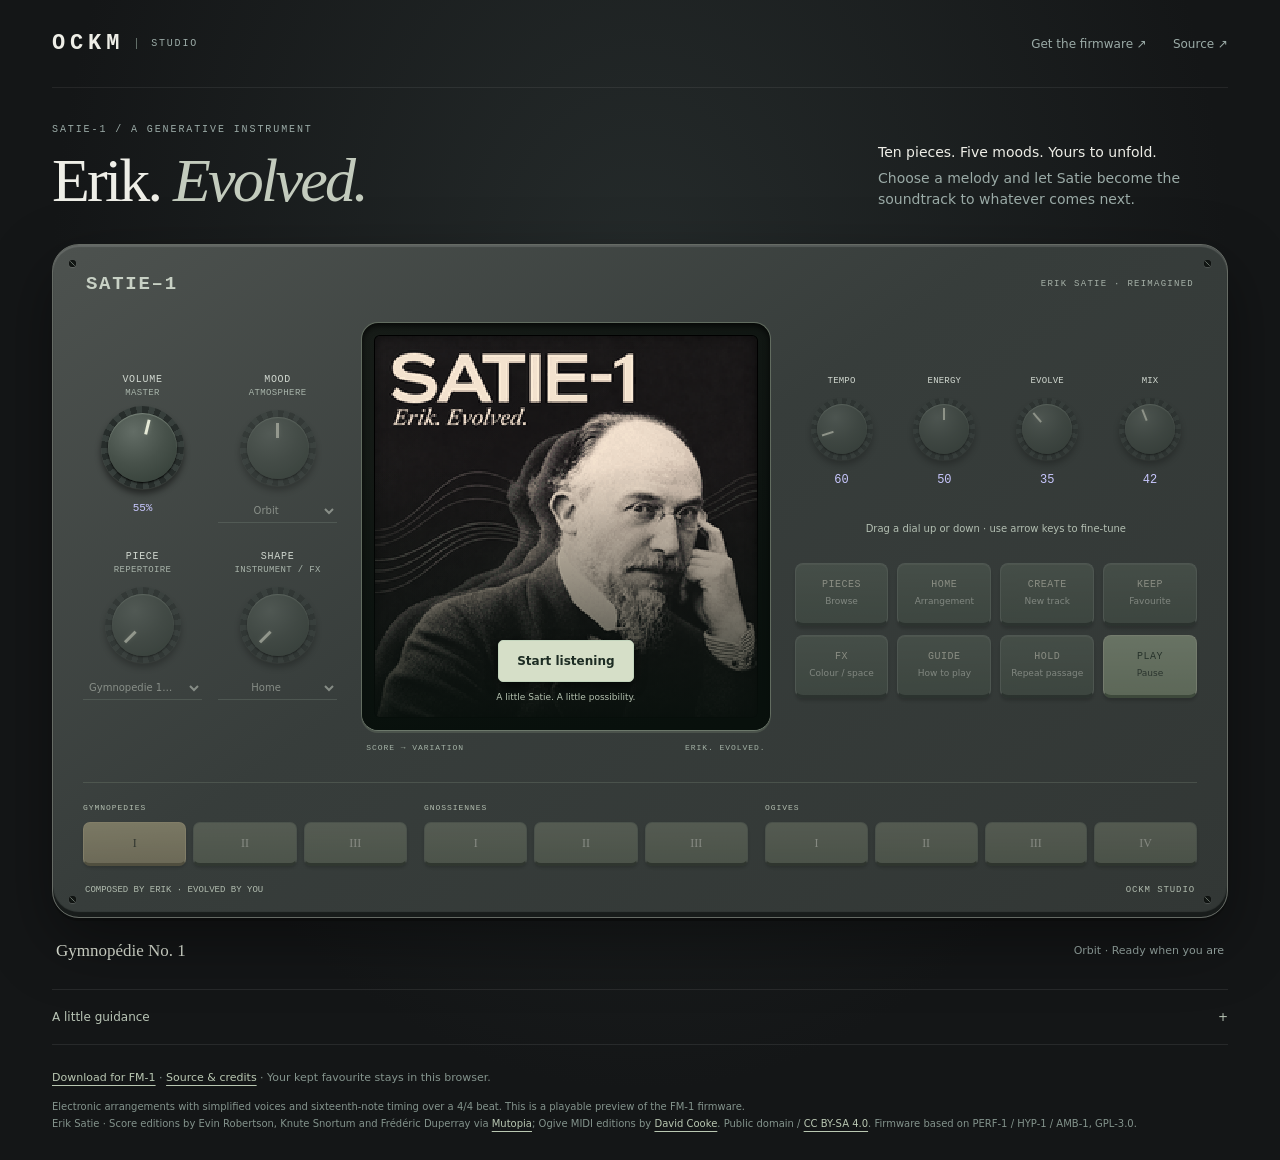
==== commit 56aadeb1: "Give the browser player a dedicated SATIE instrument design" ====
--- a/docs/index.html
+++ b/docs/index.html
@@ -2,43 +2,66 @@
 <html lang="en">
 <head>
 <meta charset="utf-8"><meta name="viewport" content="width=device-width,initial-scale=1">
+<meta name="description" content="Erik. Evolved. Play SATIE-1: ten Satie pieces, five electronic moods, an evolving soundtrack of your own.">
 <title>SATIE-1 · Erik. Evolved.</title>
-<style>
-:root{color-scheme:dark;--bg:#101719;--panel:#192326;--line:#344348;--ink:#edf2e9;--dim:#b0bdb9;--mint:#b8e8cd;--amber:#edbd6e}*{box-sizing:border-box}body{margin:0;background:var(--bg);color:var(--ink);font:16px/1.5 system-ui,sans-serif}main{max-width:1000px;margin:auto;padding:42px 28px}header{display:flex;justify-content:space-between;align-items:center;border-bottom:1px solid var(--line);padding-bottom:20px}.brand{font-size:22px;letter-spacing:.12em;font-weight:650}.eyebrow{font-size:12px;letter-spacing:.15em;text-transform:uppercase;color:var(--mint)}.intro{padding:38px 0 26px}h1{font:400 clamp(38px,6vw,64px)/1.08 Georgia,serif;margin:10px 0 18px;letter-spacing:-.035em}.intro p{color:var(--dim);max-width:620px;margin:0}button,select,input{font:inherit}button,select{border:1px solid var(--line);border-radius:10px;padding:12px 17px;color:var(--ink);background:#233034}button{cursor:pointer;transition:background .15s}button:hover:enabled{background:#34474b}button:disabled,select:disabled{opacity:.45;cursor:default}button:focus-visible,select:focus-visible,input:focus-visible{outline:3px solid var(--amber);outline-offset:4px}.primary{background:var(--mint);border-color:var(--mint);color:#10251c;font-weight:650}.primary:hover:enabled{background:#d4f6e2}button[aria-pressed="true"]{background:#354b41;border-color:var(--mint);color:var(--mint)}.instrument{border:1px solid var(--line);border-radius:20px;background:var(--panel);padding:28px;display:grid;grid-template-columns:1fr 240px;gap:30px}.control label{display:block;font-size:13px;color:var(--dim);margin-bottom:8px}.tune{grid-column:1/-1}.selectors{display:grid;grid-template-columns:1fr;gap:16px}select{width:100%;padding:12px 10px}.now{margin:24px 0 18px;font:28px/1.2 Georgia,serif}.status{color:var(--dim);font-size:13px;min-height:40px}.actions{display:flex;flex-wrap:wrap;gap:9px;margin:20px 0}.actions button{padding:10px 14px}.screen{align-self:center;text-align:center}canvas{display:block;width:240px;height:240px;background:#0c1117;border-radius:8px;image-rendering:pixelated;box-shadow:0 0 0 8px #101719}.screen p{margin:18px 0 0;color:var(--dim);font-size:11px;letter-spacing:.13em;text-transform:uppercase}.macros{grid-column:1/-1;display:grid;grid-template-columns:repeat(4,1fr);gap:25px;border-top:1px solid var(--line);padding-top:24px}.macro label{display:flex;justify-content:space-between;align-items:center;margin-bottom:13px}.macro output{font-variant-numeric:tabular-nums;color:var(--mint)}input[type=range]{width:100%;accent-color:var(--mint);cursor:pointer}.hint{display:block;font-size:12px;line-height:1.4;color:var(--dim);margin-top:9px}.start{display:flex;gap:16px;align-items:center;margin-bottom:20px}.start span{font-size:13px;color:var(--dim)}.notes{display:grid;grid-template-columns:1fr 1fr;gap:40px;margin-top:26px;font-size:14px;color:var(--dim)}.notes strong{display:block;color:var(--ink);font-size:15px;font-weight:550;margin-bottom:6px}footer{margin-top:30px;padding-top:20px;border-top:1px solid var(--line);font-size:12px;color:var(--dim)}a{color:var(--mint)}.volume{display:flex;gap:10px;align-items:center;font-size:12px;color:var(--dim)}.volume input{max-width:95px}#notice{color:var(--amber);font-size:13px;min-height:22px} [hidden]{display:none!important}@media(max-width:720px){main{padding:24px 18px}.instrument{grid-template-columns:1fr;padding:22px}.screen{justify-self:center}.macros{grid-template-columns:1fr 1fr}.notes{grid-template-columns:1fr;gap:18px}.selectors{grid-template-columns:1fr}.intro{padding-top:28px}.start{align-items:flex-start;flex-direction:column}.volume{max-width:140px}}
+<style>:root{color-scheme:dark;--bg:#141617;--ink:#eeeee7;--dim:#9baba7;--mint:#c9c8ff;--amber:#deb877;--line:#3a403f}
+*{box-sizing:border-box}body{margin:0;background:radial-gradient(ellipse at 50% 25%,#252b2b 0,transparent 65%),var(--bg);color:var(--ink);font:15px/1.5 system-ui,-apple-system,sans-serif}button,input,select{font:inherit}button,select{cursor:pointer}button:disabled,input:disabled,select:disabled{cursor:default;opacity:.45}button:focus-visible,input:focus-visible,select:focus-visible,a:focus-visible,summary:focus-visible{outline:2px solid var(--mint);outline-offset:5px}a{color:inherit;text-underline-offset:4px}button{color:inherit}main{max-width:1240px;margin:auto;padding:0 32px 28px}[hidden]{display:none!important}.sr-only{position:absolute!important;width:1px;height:1px;padding:0;margin:-1px;overflow:hidden;clip:rect(0,0,0,0);white-space:nowrap;border:0}
+.site-header{height:88px;display:flex;align-items:center;justify-content:space-between;border-bottom:1px solid #ffffff12}.wordmark{text-decoration:none;display:flex;align-items:center;gap:12px}.wordmark b{font:600 22px ui-monospace,monospace;letter-spacing:.22em}.wordmark span{font:10px ui-monospace,monospace;letter-spacing:.18em;color:var(--dim);border-left:1px solid #626e68;padding-left:14px}.site-header nav{display:flex;gap:26px;font-size:12px;color:var(--dim)}.site-header nav a{text-decoration:none}.site-header nav a:hover{color:var(--ink)}
+.intro{padding:36px 0 30px;display:flex;align-items:flex-end;justify-content:space-between;gap:32px}.eyebrow{font:10px ui-monospace,monospace;letter-spacing:.19em;color:var(--dim);text-transform:uppercase}h1{font:400 clamp(40px,5vw,62px)/1.08 Georgia,serif;letter-spacing:-.045em;margin:12px 0 0}h1 em{font-weight:400;color:#c3cbbd}.intro-copy{max-width:350px;color:var(--dim);font-size:14px;margin:0 0 4px}.intro-copy span{display:block;color:var(--ink);margin-bottom:5px}
+.chassis{position:relative;padding:28px 30px 22px;border:1px solid #666b65;border-radius:27px;background:linear-gradient(145deg,#4d524f,#373d3b 45%,#323735);box-shadow:inset 0 2px 1px #ffffff23,inset 0 -5px 1px #181c1b,0 24px 65px #0006,0 3px 0 #101212}.screw{position:absolute;width:7px;height:7px;border-radius:50%;background:linear-gradient(45deg,#151a17 43%,#676f68 46%,#676f68 54%,#151a17 57%);box-shadow:0 1px 1px #ffffff25,inset 0 0 2px #000;top:15px;left:16px}.screw:nth-child(2){left:auto;right:16px}.screw:nth-child(3){top:auto;bottom:14px}.screw:nth-child(4){left:auto;top:auto;bottom:14px;right:16px}.panel-brand{display:flex;align-items:center;justify-content:space-between;margin:0 0 27px;padding:0 3px;color:#c8d1c5}.panel-brand strong{font:600 19px ui-monospace,monospace;letter-spacing:.09em}.panel-brand span{font:9px ui-monospace,monospace;letter-spacing:.14em;color:#a6b1a8}.hardware{display:grid;grid-template-columns:minmax(175px,.72fr) minmax(260px,1.16fr) minmax(300px,1.14fr);gap:24px;align-items:center}.selectors{display:grid;grid-template-columns:1fr 1fr;gap:28px 16px;align-self:center}.control,.macro{text-align:center;min-width:0}.control>label,.macro>label{display:block;font:10px ui-monospace,monospace;letter-spacing:.07em;color:#d0d7cf;text-transform:uppercase;margin:0 0 12px}.control small{display:block;color:#a7b3a9;font-size:9px;letter-spacing:.04em;margin-top:3px}.dial-shell{width:76px;height:76px;position:relative;margin:0 auto;--angle:0deg}.dial-face{position:absolute;inset:0;border-radius:50%;background:repeating-conic-gradient(from 0deg,#272d2b 0deg 9deg,#373f3c 9deg 18deg);box-shadow:0 5px 6px #0007,0 1px 0 #b9c3b32b}.dial-face:before{content:"";position:absolute;inset:7px;border-radius:50%;background:radial-gradient(circle at 37% 27%,#636d66,#47514a 48%,#303b34);box-shadow:inset 0 1px 1px #bbc8b760,0 1px 2px #000}.dial-face:after{content:"";position:absolute;inset:10px;transform:rotate(var(--angle));border-radius:50%;background:linear-gradient(#e5e9d6,#e5e9d6) center 3px/3px 15px no-repeat;filter:drop-shadow(0 0 2px #e8efd230)}.dial-shell input[type=range]{position:absolute;inset:0;width:100%;height:100%;margin:0;opacity:0;cursor:ns-resize;touch-action:none}.dial-shell:focus-within{outline:2px solid var(--mint);outline-offset:6px;border-radius:50%}.dial-shell:has(input:disabled){opacity:.5}.control select{display:block;margin:13px auto 0;width:100%;max-width:120px;color:#e2e9dd;border:0;border-bottom:1px solid #68746b;background:#303a3300;border-radius:0;padding:5px 13px 5px 2px;font-size:10px;text-align:center;text-overflow:ellipsis}.control select option,.control select optgroup{background:#263029;color:#edf2e9}.control output{display:block;font:11px ui-monospace,monospace;color:var(--mint);margin:16px 0 0}.master .dial-shell{width:83px;height:83px;margin-top:-4px;margin-bottom:-3px}
+.screen-bezel{position:relative;border:1px solid #626c60;border-bottom-color:#6d796c;border-radius:17px;padding:13px;background:linear-gradient(145deg,#171c18,#080f0c);box-shadow:inset 0 3px 6px #000b,0 2px 0 #83917b44}.screen-bezel canvas{display:block;width:100%;height:auto;aspect-ratio:1;background:#09100d;image-rendering:pixelated;border-radius:5px;box-shadow:0 0 0 1px #000}.screen-bezel:after{content:"";position:absolute;inset:13px;pointer-events:none;border-radius:5px;background:linear-gradient(130deg,#e6ffea05,transparent 45%);box-shadow:inset 0 0 12px #0007}.screen-caption{display:flex;justify-content:space-between;margin:12px 5px 0;font:8px ui-monospace,monospace;letter-spacing:.12em;color:#a4b2a6}.start{position:absolute;inset:0;z-index:2;display:flex;align-items:center;justify-content:flex-end;flex-direction:column;padding:26px 20px;background:linear-gradient(transparent 35%,#08100ce8 100%);border-radius:16px}.start button{border:1px solid #c3d5bd;border-radius:5px;padding:11px 18px;background:#d6dfc8;color:#1d2c23;box-shadow:0 3px 12px #0008;font-size:12px;font-weight:650}.start button:hover:enabled{background:#edf2e4}.start span{font-size:9px;margin-top:9px;color:#b4c1af}.start button:disabled{opacity:.8}
+.macros{display:grid;grid-template-columns:repeat(4,1fr);gap:9px;align-items:start}.macro .dial-shell{width:62px;height:62px}.macro .dial-face:before{inset:6px}.macro .dial-face:after{inset:7px;background-size:2px 12px}.macro>label{font-size:9px;letter-spacing:.02em;white-space:nowrap}.macro output{display:block;min-height:20px;font:12px ui-monospace,monospace;color:var(--mint);margin-top:13px}.macro .hint{position:absolute;width:1px;height:1px;overflow:hidden;clip:rect(0,0,0,0)}.control-tip{height:42px;display:flex;align-items:center;justify-content:center;text-align:center;color:#b3bfb2;font-size:10px;line-height:1.3;margin:14px 0}.actions{display:grid;grid-template-columns:repeat(4,1fr);gap:9px}.actions button{min-height:63px;padding:8px 3px;border:1px solid #6e7970;border-bottom:3px solid #222b25;border-radius:8px;background:linear-gradient(#59655a,#48554a);box-shadow:0 3px 3px #0005,inset 0 1px 0 #bdc5b42b;font-size:9px;color:#dbe2d5;transition:filter .12s,transform .12s}.actions button:before{content:attr(data-code);display:block;font:10px ui-monospace,monospace;letter-spacing:.05em;margin:0 0 5px;color:#f0f0dc}.actions button:hover:enabled{filter:brightness(1.15)}.actions button:active:enabled{transform:translateY(2px);box-shadow:0 1px 1px #0007}.actions button[aria-pressed=true]{border-color:var(--mint);color:var(--mint)}#play{background:linear-gradient(#a8b99a,#8fA181);color:#202f24;border-color:#c2ccaf;border-bottom-color:#4b5e42}#play:before{color:#182b1d}#hold[aria-pressed=true]:before{color:var(--mint)}
+.repertoire{border-top:1px solid #77817255;margin-top:30px;padding-top:20px;display:grid;grid-template-columns:3fr 3fr 4fr;gap:17px}.collection-label{font:8px ui-monospace,monospace;letter-spacing:.12em;color:#b3beb0;margin:0 0 10px;text-transform:uppercase}.piece-keys{display:flex;gap:7px}.piece-key{flex:1;height:44px;min-width:0;border:1px solid #656e61;border-bottom:3px solid #293125;border-radius:7px;background:linear-gradient(#7b8270,#68725f);color:#e9ebdd;box-shadow:0 2px 3px #0005;font:12px Georgia,serif}.piece-key:hover:enabled{background:#879278}.piece-key[aria-pressed=true]{background:linear-gradient(#cbbf94,#ada07a);color:#292d22;border-color:#dbcc9e;border-bottom-color:#6f6444}.device-meta{display:flex;justify-content:space-between;align-items:center;gap:15px;padding:19px 2px 0;font:9px ui-monospace,monospace;color:#b0bbae}.device-meta span:last-child{letter-spacing:.1em}
+.readout{display:flex;justify-content:space-between;gap:18px;align-items:center;padding:23px 4px 0}.now{font:17px Georgia,serif;color:#e1e6d9}.status{font-size:11px;color:var(--dim);text-align:right}.notice{font-size:12px;color:var(--amber);min-height:20px;margin-top:10px}.notice:empty{min-height:0;margin:0}.help-panel{margin-top:22px;border:1px solid #788773;border-radius:10px;background:#242f26;padding:22px}.help-panel h2{font:19px Georgia,serif;margin:0 0 10px}.help-panel p,.help-panel>div:not(.actions){color:#c0ccbc;font-size:13px}.help-panel .actions{display:flex;flex-wrap:wrap;margin-top:20px}.help-panel .actions button{padding:10px 16px;min-height:40px;font-size:12px}.help-panel .actions button:before{display:none}.help-panel .actions button[aria-pressed=true]{background:#56634e}.browser-choices{display:flex;flex-wrap:wrap;gap:8px}.browser-choices button{border:1px solid #61715d;border-radius:5px;padding:10px 14px;background:#3d4938}.browser-choices button[aria-pressed=true]{border-color:var(--mint)}
+.guidance{margin-top:28px;border-top:1px solid #ffffff15;border-bottom:1px solid #ffffff15;padding:18px 0}.guidance summary{cursor:pointer;font-size:12px;color:#b8c4b5;list-style:none;display:flex;justify-content:space-between}.guidance summary:after{content:"+"}.guidance[open] summary:after{content:"−"}.notes{display:grid;grid-template-columns:1fr 1fr;gap:25px 45px;padding-top:24px;color:var(--dim);font-size:12px}.notes strong{display:block;color:#d5ddcf;font-weight:500;margin-bottom:7px;font-size:13px}footer{font-size:10px;line-height:1.7;color:#83938c;padding-top:24px}footer a{color:#b9c7b2}footer .footer-links{display:block;margin-bottom:10px;font-size:11px}
+@media(min-width:1400px){main{padding-top:10px}.intro{padding-top:45px;padding-bottom:38px}}
+@media(max-width:1050px){main{padding:0 24px 24px}.chassis{padding:26px 25px 22px}.hardware{grid-template-columns:170px minmax(230px,1fr);gap:26px}.screen-column{max-width:340px;width:100%;justify-self:center}.right-bank{grid-column:1/-1;display:grid;grid-template-columns:1fr 1fr;gap:0 30px;align-items:center}.right-bank .control-tip{grid-column:1;grid-row:2;margin:7px 0 0}.right-bank .actions{grid-column:2;grid-row:1/3}.macro .dial-shell{width:66px;height:66px}.repertoire{margin-top:22px}.intro-copy{max-width:300px}}
+@media(max-width:640px){main{padding:0 14px 20px}.site-header{height:67px}.wordmark b{font-size:18px}.wordmark span{font-size:8px;padding-left:8px}.site-header nav{gap:14px;font-size:10px}.site-header .source-link{display:none}.intro{padding:25px 4px 24px;display:block}.eyebrow{font-size:8px}h1{font-size:43px}.intro-copy{margin-top:16px;font-size:12px;max-width:350px}.intro-copy span{display:inline;margin-right:4px}.chassis{padding:23px 17px 18px;border-radius:21px}.panel-brand{margin-bottom:20px}.panel-brand strong{font-size:16px}.panel-brand span{font-size:7px}.hardware{grid-template-columns:1fr;gap:26px}.screen-column{grid-row:1;max-width:310px}.selectors{grid-template-columns:repeat(4,1fr);gap:10px}.control>label{font-size:8px;margin-bottom:10px}.control small{display:none}.control .dial-shell,.master .dial-shell{width:57px;height:57px;margin:0 auto}.control .dial-face:before{inset:5px}.control .dial-face:after{inset:7px;background-size:2px 11px}.control select{font-size:9px;margin-top:9px;padding-left:0;padding-right:8px;max-width:80px}.control output{font-size:10px;margin-top:16px}.right-bank{display:block}.macro .dial-shell{width:57px;height:57px}.macro>label{font-size:8px}.macro output{font-size:11px}.right-bank .control-tip{margin:9px 0;height:36px}.actions{gap:8px}.actions button{min-height:58px;font-size:9px}.repertoire{gap:10px}.collection-label{font-size:6.5px;letter-spacing:.03em}.piece-keys{gap:4px}.piece-key{height:37px;font-size:11px}.device-meta{font-size:7px;padding-top:16px}.device-meta span:last-child{letter-spacing:0}.readout{display:block;padding:20px 4px 0}.status{text-align:left;margin-top:6px;font-size:11px}.notes{grid-template-columns:1fr;gap:20px}.guidance{margin-top:22px}.help-panel{padding:16px}.help-panel .actions{gap:7px}.help-panel .actions button{font-size:11px;padding:8px 12px}}
+@media(prefers-reduced-motion:reduce){*{transition:none!important;scroll-behavior:auto!important}}
 </style>
 </head>
 <body><main>
-<header><div class="brand">SATIE-1 · OCKM Studio</div><label class="volume">Volume <input id="volume" type="range" min="0" max="100" value="55" aria-label="Volume"></label></header>
-<section class="intro"><div class="eyebrow">Your working soundtrack</div><h1>Erik. Evolved.</h1><p>Satie’s melodies, quietly reimagined. Choose a piece and a mood, then let an electronic soundtrack unfold while you work.</p></section>
-<div class="start" id="startRow"><button id="start" class="primary">Start listening</button><span>Starts in Orbit · Gymnopédie No. 1</span></div>
-<div id="notice" role="status" aria-live="polite"></div>
-<section class="instrument" aria-label="SATIE-1 instrument">
-<div><div class="selectors">
-<div class="control"><label for="mood">Mood · Select</label><select id="mood" disabled><option value="0">After Hours</option><option value="1">Ibiza Chill</option><option value="2" selected>Orbit</option><option value="3">Blue Note</option><option value="4">Ghost</option></select></div>
-<div class="control tune"><label for="source">Tune · Preset</label><select id="source" disabled><optgroup label="Erik Satie · Gymnopedies"><option value="0">Gymnopedie 1 · slow</option><option value="1">Gymnopedie 2 · slow</option><option value="2">Gymnopedie 3 · slow</option></optgroup><optgroup label="Erik Satie · Gnossiennes"><option value="3">Gnossienne 1 · slow</option><option value="4">Gnossienne 2 · slow</option><option value="5">Gnossienne 3 · slow</option></optgroup><optgroup label="Erik Satie · Ogives"><option value="6">Ogive 1 · slow</option><option value="7">Ogive 2 · slow</option><option value="8">Ogive 3 · slow</option><option value="9">Ogive 4 · slow</option></optgroup></select></div>
-<div class="control"><label for="page">Page · Algorithm</label><select id="page" disabled><option>Home</option><option>Lead</option><option>Bass</option><option>Drums</option><option>Layers</option><option>Colour</option><option>Delay</option><option>Space</option></select></div></div><div class="now" id="now">Gymnopédie No. 1</div><div class="status" id="status">Warm, floating tones and spacious echoes. Ready when you are.</div>
-<div class="actions"><button id="browse" disabled>Browse tunes · SEL</button><button id="play" class="primary" disabled>Pause</button><button id="home" disabled>Home</button><button id="new" disabled>New track</button><button id="hold" aria-pressed="false" disabled>Hold</button><button id="save" disabled>Keep</button><button id="guide" disabled>Guide · GLO</button></div>
-<section id="guidePanel" hidden aria-label="Quick guide"><h2 id="guideTitle"></h2><div id="guideCopy"></div><div class="actions"><button id="guidePrevious">Previous</button><button id="guideNext">Next · SEL</button><button id="guideClose">Close · HOME</button></div></section>
-<section id="tuneBrowser" hidden aria-label="Tune browser"><p id="browserPath"></p><div id="browserChoices" class="actions"></div><div class="actions"><button id="browserBack">Back · HOME</button><button id="browserClose">Close browser</button></div></section>
-<span class="hint">Algorithm selects a page for the four controls below. Home returns to the arrangement. Keep remembers every page; Reset page restores just that page. GLO opens the guide and saved-track recall.</span>
+<header class="site-header"><a class="wordmark" href="https://github.com/OCKM-STUDIO" aria-label="OCKM Studio"><b>OCKM</b><span>STUDIO</span></a><nav aria-label="Project links"><a href="https://github.com/OCKM-STUDIO/SATIE-1/releases/tag/v0.1.3-beta" target="_blank" rel="noreferrer">Get the firmware ↗</a><a class="source-link" href="https://github.com/OCKM-STUDIO/SATIE-1" target="_blank" rel="noreferrer">Source ↗</a></nav></header>
+<section class="intro"><div><div class="eyebrow">SATIE-1 / a generative instrument</div><h1>Erik. <em>Evolved.</em></h1></div><p class="intro-copy"><span>Ten pieces. Five moods. Yours to unfold.</span>Choose a melody and let Satie become the soundtrack to whatever comes next.</p></section>
+<section class="instrument chassis" aria-label="SATIE-1 instrument">
+<i class="screw" aria-hidden="true"></i><i class="screw" aria-hidden="true"></i><i class="screw" aria-hidden="true"></i><i class="screw" aria-hidden="true"></i>
+<div class="panel-brand"><strong>SATIE–1</strong><span>ERIK SATIE · REIMAGINED</span></div>
+<div class="hardware">
+<div class="selectors">
+<div class="control master"><label for="volume">Volume <small>Master</small></label><div class="dial-shell"><div class="dial-face" aria-hidden="true"></div><input id="volume" class="rotary" type="range" min="0" max="100" value="55" aria-label="Volume"></div><output id="volumeValue" for="volume">55</output></div>
+<div class="control"><label for="mood">Mood <small>Atmosphere</small></label><div class="dial-shell"><div class="dial-face" aria-hidden="true"></div><input id="moodDial" class="rotary" type="range" min="0" max="4" value="2" disabled aria-label="Mood dial"></div><select id="mood" disabled><option value="0">After Hours</option><option value="1">Ibiza Chill</option><option value="2" selected>Orbit</option><option value="3">Blue Note</option><option value="4">Ghost</option></select></div>
+<div class="control"><label for="source">Piece <small>Repertoire</small></label><div class="dial-shell"><div class="dial-face" aria-hidden="true"></div><input id="sourceDial" class="rotary" type="range" min="0" max="9" value="0" disabled aria-label="Piece dial"></div><select id="source" disabled><optgroup label="Erik Satie · Gymnopedies"><option value="0">Gymnopedie 1 · slow</option><option value="1">Gymnopedie 2 · slow</option><option value="2">Gymnopedie 3 · slow</option></optgroup><optgroup label="Erik Satie · Gnossiennes"><option value="3">Gnossienne 1 · slow</option><option value="4">Gnossienne 2 · slow</option><option value="5">Gnossienne 3 · slow</option></optgroup><optgroup label="Erik Satie · Ogives"><option value="6">Ogive 1 · slow</option><option value="7">Ogive 2 · slow</option><option value="8">Ogive 3 · slow</option><option value="9">Ogive 4 · slow</option></optgroup></select></div>
+<div class="control"><label for="page">Shape <small>Instrument / FX</small></label><div class="dial-shell"><div class="dial-face" aria-hidden="true"></div><input id="pageDial" class="rotary" type="range" min="0" max="7" value="0" disabled aria-label="Sound page dial"></div><select id="page" disabled><option>Home</option><option>Lead</option><option>Bass</option><option>Drums</option><option>Layers</option><option>Colour</option><option>Delay</option><option>Space</option></select></div>
 </div>
-<div class="screen"><canvas id="screen" width="240" height="240" aria-label="Live instrument display"></canvas><p>The FM-1 screen</p></div>
-<div class="macros">
-<div class="macro"><label for="tempo"><span id="tempoLabel">Tempo</span> <output id="tempoValue">60</output></label><input id="tempo" type="range" min="50" max="150" value="60" disabled><span class="hint">Beats per minute</span></div>
-<div class="macro"><label for="energy"><span id="energyLabel">Energy</span> <output id="energyValue">50</output></label><input id="energy" type="range" min="0" max="100" value="50" disabled><span class="hint">Pulse, drive and intensity</span></div>
-<div class="macro"><label for="evolve"><span id="evolveLabel">Evolve</span> <output id="evolveValue">35</output></label><input id="evolve" type="range" min="0" max="100" value="35" disabled><span class="hint">From source notes to transformed phrases</span></div>
-<div class="macro"><label for="mix"><span id="mixLabel">Mix</span> <output id="mixValue">42</output></label><input id="mix" type="range" min="0" max="100" value="42" disabled><span class="hint">Solo → Duet → Trio → Float</span></div>
-</div></section>
-<div class="notes"><div><strong>Satie, with room to breathe</strong>Three Gymnopédies, three Gnossiennes and four Ogives. Each piece follows a complete score reduction while its electronic arrangement gently evolves. At zero Evolve, the lead follows the reduced source pitches. Hold repeats the current eight-bar passage. Browse by collection with SEL, or turn PRESET to choose a tune.</div><div><strong>One dial, an evolving arrangement</strong>Mix starts with lead and drums, gradually adds bass and atmosphere, then brings in an inner score voice or a quiet melodic answer. Turn further for a fuller, more spacious blend. Orbit floats; Blue Note pairs piano and upright bass with soft brushes; Ghost adds dark texture and a broken beat. After Hours and Ibiza Chill offer more rhythmic alternatives.</div><div><strong>Shape each instrument</strong>Use Algorithm to reach Lead, Bass, Drums and Layers. Adjust the sound while the score keeps moving, or reset any page with EDIT.</div><div><strong>Colour and echoes</strong>Vinyl adds sampler-inspired compression and warmth, with independent wobble and dust. Tape and Grit offer other textures. Delay follows the tempo; Space shapes the room and stereo width.</div></div>
-<footer>Electronic arrangements with simplified voices and sixteenth-note timing over a 4/4 beat. This is a playable preview of the FM-1 firmware.<br>Erik Satie · Score editions by Evin Robertson, Knute Snortum and Frédéric Duperray via <a href="https://www.mutopiaproject.org/ftp/SatieE/" target="_blank" rel="noreferrer">Mutopia</a>; Ogive MIDI editions by <a href="https://commons.wikimedia.org/wiki/File:Erik_Satie_-_Ogive_No.1.mid" target="_blank" rel="noreferrer">David Cooke</a>. Public domain / <a href="https://creativecommons.org/licenses/by-sa/4.0/" target="_blank" rel="noreferrer">CC BY-SA 4.0</a>. Firmware based on PERF-1 / HYP-1 / AMB-1, GPL-3.0.<br><a href="https://github.com/OCKM-STUDIO/SATIE-1/tree/v0.1.3-beta">Source code and credits</a> · <a href="https://github.com/OCKM-STUDIO/SATIE-1/releases/tag/v0.1.3-beta">Download the FM-1 firmware</a> · Browser player 0.1.3-beta. Saved favourites stay in this browser.</footer>
+<div class="screen-column"><div class="screen-bezel"><canvas id="screen" width="240" height="240" aria-label="SATIE-1 live instrument display"></canvas><div class="start" id="startRow"><button id="start">Start listening</button><span>A little Satie. A little possibility.</span></div></div><div class="screen-caption"><span>SCORE → VARIATION</span><span>ERIK. EVOLVED.</span></div></div>
+<div class="right-bank"><div class="macros">
+<div class="macro"><label for="tempo"><span id="tempoLabel">Tempo</span></label><div class="dial-shell"><div class="dial-face" aria-hidden="true"></div><input id="tempo" class="rotary" type="range" min="50" max="150" value="60" disabled aria-describedby="tempoHint"></div><output id="tempoValue" for="tempo">60</output><span class="hint" id="tempoHint">Beats per minute</span></div>
+<div class="macro"><label for="energy"><span id="energyLabel">Energy</span></label><div class="dial-shell"><div class="dial-face" aria-hidden="true"></div><input id="energy" class="rotary" type="range" min="0" max="100" value="50" disabled aria-describedby="energyHint"></div><output id="energyValue" for="energy">50</output><span class="hint" id="energyHint">Pulse, drive and intensity</span></div>
+<div class="macro"><label for="evolve"><span id="evolveLabel">Evolve</span></label><div class="dial-shell"><div class="dial-face" aria-hidden="true"></div><input id="evolve" class="rotary" type="range" min="0" max="100" value="35" disabled aria-describedby="evolveHint"></div><output id="evolveValue" for="evolve">35</output><span class="hint" id="evolveHint">Source notes → transformed phrases</span></div>
+<div class="macro"><label for="mix"><span id="mixLabel">Mix</span></label><div class="dial-shell"><div class="dial-face" aria-hidden="true"></div><input id="mix" class="rotary" type="range" min="0" max="100" value="42" disabled aria-describedby="mixHint"></div><output id="mixValue" for="mix">42</output><span class="hint" id="mixHint">Solo → Duet → Trio → Float</span></div>
+</div><p class="control-tip" id="controlTip">Drag a dial up or down · use arrow keys to fine-tune</p>
+<div class="actions"><button id="browse" data-code="PIECES" disabled>Browse</button><button id="home" data-code="HOME" disabled>Arrangement</button><button id="new" data-code="CREATE" disabled>New track</button><button id="save" data-code="KEEP" disabled>Favourite</button><button id="fx" data-code="FX" disabled>Colour / space</button><button id="guide" data-code="GUIDE" disabled>How to play</button><button id="hold" data-code="HOLD" aria-pressed="false" disabled>Repeat passage</button><button id="play" data-code="PLAY" disabled>Pause</button></div></div>
+</div>
+<section id="guidePanel" class="help-panel" hidden aria-label="Quick guide"><h2 id="guideTitle"></h2><div id="guideCopy"></div><div class="actions"><button id="guidePrevious">Previous</button><button id="guideNext">Next</button><button id="guideClose">Close guide</button></div></section>
+<section id="tuneBrowser" class="help-panel" hidden aria-label="Piece browser"><h2 id="browserPath"></h2><div id="browserChoices" class="browser-choices"></div><div class="actions"><button id="browserBack">Back</button><button id="browserClose">Close browser</button></div></section>
+<div class="repertoire" id="repertoire" aria-label="Choose a Satie piece"></div>
+<div class="device-meta"><span>COMPOSED BY ERIK · EVOLVED BY YOU</span><span>OCKM STUDIO</span></div>
+</section>
+<div class="readout"><div class="now" id="now">Gymnopédie No. 1</div><div class="status" id="status">Orbit · Ready when you are</div></div>
+<div class="notice" id="notice" role="status" aria-live="polite"></div>
+<details class="guidance"><summary>A little guidance</summary><div class="notes"><div><strong>Satie, with room to breathe</strong>Three Gymnopédies, three Gnossiennes and four Ogives. Each piece follows a complete score reduction while its electronic arrangement gently evolves. At zero Evolve, the lead follows the reduced source pitches. Hold repeats the current eight-bar passage. Browse by collection with Browse, turn Piece, or use the repertoire keys.</div><div><strong>One dial, an evolving arrangement</strong>Mix starts with lead and drums, gradually adds bass and atmosphere, then brings in an inner score voice or a quiet melodic answer. Turn further for a fuller, more spacious blend. Orbit floats; Blue Note pairs piano and upright bass with soft brushes; Ghost adds dark texture and a broken beat. After Hours and Ibiza Chill offer more rhythmic alternatives.</div><div><strong>Shape each instrument</strong>Turn Shape to reach Lead, Bass, Drums and Layers. Adjust the sound while the score keeps moving, or reset any page with Reset page.</div><div><strong>Colour and echoes</strong>Vinyl adds sampler-inspired compression and warmth, with independent wobble and dust. Tape and Grit offer other textures. Delay follows the tempo; Space shapes the room and stereo width.</div></div></details>
+<footer><span class="footer-links"><a href="https://github.com/OCKM-STUDIO/SATIE-1/releases/tag/v0.1.3-beta" target="_blank" rel="noreferrer">Download for FM-1</a> · <a href="https://github.com/OCKM-STUDIO/SATIE-1" target="_blank" rel="noreferrer">Source & credits</a> · Your kept favourite stays in this browser.</span>Electronic arrangements with simplified voices and sixteenth-note timing over a 4/4 beat. This is a playable preview of the FM-1 firmware.<br>Erik Satie · Score editions by Evin Robertson, Knute Snortum and Frédéric Duperray via <a href="https://www.mutopiaproject.org/ftp/SatieE/" target="_blank" rel="noreferrer">Mutopia</a>; Ogive MIDI editions by <a href="https://commons.wikimedia.org/wiki/File:Erik_Satie_-_Ogive_No.1.mid" target="_blank" rel="noreferrer">David Cooke</a>. Public domain / <a href="https://creativecommons.org/licenses/by-sa/4.0/" target="_blank" rel="noreferrer">CC BY-SA 4.0</a>. Firmware based on PERF-1 / HYP-1 / AMB-1, GPL-3.0.</footer>
 </main>
 <script>
-'use strict';
 const wasm64 = 'AGFzbQEAAAABhAEWYAABf2ACf38Bf2AAAGADf39/AGABfwBgAn9/AGAEf39/fwBgAX8Bf2AFf39/f38AYAF/AX1gA39/fwF/YAV/f39/fwF/YAZ/f39/f38AYAF+AGABfQF9YAJ/fQBgA39/fQBgAX0AYAJ9fQF9YAV/f399fQBgBH9/fX8AYAV/[base64]/[base64]/[base64]/[base64]/gbARZ/QQBBADsBmJWTgABBACEBQQAhAgNAQQAtAP/okoAAIAIgAUGC6ZKAAGogAUHi65KAAGoQwYCAgABBAC0A/+iSgAAgAiABQeTrkoAAahDCgICAAEEALQD/[base64]/AXFBAkcNACAAQQAtAKWVk4AARw0AIAFBwB1JDQBBAC8BqpWTgABB//8DcUH4AkcNACABQfwdSUEALQCulZOAAEEBR3IhA0EALwGmlZOAACIEQbABIARBsAFJGyEFQQAvAaiVk4AAIQZB+pWTgAAhB0EALQCslZOAAEH/AXEhCEGC6ZKAACEJQQAhCgNAAkBBASAKdCILIAZxRQ0AIApBsgRsIgJBqu2SgABqIQwgCkH4AmxBsJWTgABqIQEgAkGC6ZKAAGohAgJAAkAgAw0AIAwgCkEGbEHgspOAAGpBBhCxgYCAABoMAQsgDEEAQQYQsoGAgAAaCyACQa4EaiINQQAtAP/[base64]/AMgAiABLQDrAjoA/QMgAiABLQDsAjoA/gMgAiABLQDtAjoA/[base64]/[base64]/okoAAIAogAiAQEMGAgIAAQQAtAP/okoAAIAogAkHiAmoQwoCAgABBAC0A/[base64]//A3EiB0EBSw0AQQBBACATQQFqIBNBBEobOwGAlZOAAAtBAC8BqpWTgAAhDCABQQl0IBFBAXRyQcoAaiENQaCVk4AAIRZBgumSgAAhBUEAIQkDQAJAIAxBASAJdCIQcUH//[base64]/[base64]/[base64]/[base64]/[base64]/[base64]/[base64]/[base64]/IAFBBmxB4LKTgABqIABBqARqQQYQsYGAgAAaAkBBAC0A/[base64]/[base64]/AM6AOoCIAEgAC0A/QM6AOsCIAEgAC0A/gM6AOwCIAEgAC0A/[base64]/[base64]/6JKAAEEALQD+6JKAABDigICAAAu5BAEDf0EAIQBBAC0A4LeTgAAhAQJAAkBBAC0AmpWTgAAiAg0AQQAtAOG3k4AAQQFxDQAgAUEBcUUNAQsCQAJAAkAgAkUNAEEALQD/6JKAACEAQaCVk4AAQQBBEBCygYCAABpBAEGwATsBppWTgABBACAAOgCllZOAAEEAQQI6AKSVk4AAQQBByLLBmgM2AqCVk4AAQQBBAToArpWTgABBAEH4goQINgGqlZOAAEEAQQAvAZiVk4AAIgA6AKiVk4AAQQAgAEEIdjoAqZWTgABBfyEAQQAtAP/okoAAIgFBBGpBACABGyIBQRlLDQNBAC0A6OWSgAANAyABQYAebEHg2YyAAGpBoJWTgABB/[base64]/AAQsoGAgAAaIABC04rRioOMgAY3AgRBoH8hAQNAIABBBGogAWoiAkHoAGogAUHJuZOAAGotAAA6AAAgAkHpAGogAUHKuZOAAGotAAA6AAAgAkHqAGogAUHLuZOAAGotAAA6AAAgAkHrAGogAUHMuZOAAGotAAA6AAAgAUEEaiIBDQALQQAhAQJAQQAtAP/[base64]/rqTgABFQQF0QQAtAP26k4AAckEALQD/upOAAEECdHJBAC0Al7+TgABBA3RBOHFyQQAtAJi/[base64]/AAQsYGAgAAaQQBB/AA2AojNjIAAQQBBACgC7OWSgABBAWo2AuzlkoAAAkBB/[base64]/[base64]/akGfAXEhAwwFC0EALQDIwJOAAEEGcEGQAXIhAwwEC0EALQDIwJOAAEEGcEGnf2pBrwFxIQMMAwtBAC0A6buTgABBBXBB8AByIQMMAgtBAC0A6buTgABBBXBB9QBqIQMMAQsCQCAAQa8BRw0AIAFFDQBBAC8B0uiSgABB//[base64]/AXENACAEQQAtAP7okoAAQQAtAP/okoAAQQpsakEBajoAAAwBCwJAIABB5AFHDQAgA0GElZOAAGogAUETIAFBE0gbQQpsIAVBf2pB/wFxQQpwakF3ajoAAAwBCyADQYSVk4AAaiAFQf8BcUF/aiIDIAFBCSABQQlIGyIBQQAgAUEAShtqIANB/[base64]/okoAAIgNGDQIgASADaxCQgICAAAwCCwJAIABBrX5qQQFLDQBBAC4BouiSgAAhAwJAAkAgAEHTAUcNAEEAIAFBCCABQQhJGyABQQBIGyEAQQMhASADQQVIDQEgA0EFcCEBDAELIANB//[base64]/[base64]/JSTgABBAEEAKAGI55KAADYB/[base64]/uiSgABBAC0A/[base64]/ASAAQQAtAJOVk4AARhshAQsgAQtWAEEAQQAvAfrokoAAQQAtAPzokoAAQRB0ckEHIABBA2wiAHRBf3NxIAFBB3EgAHRyIgA6AProkoAAQQAgAEEQdjoA/[base64]/+iSgAAiAmpBE2pBE28iA0ETaiADIANBAEgbIgAgAkYNABCEgICAAAJAQQAtAJqVk4AARQ0AEIeAgIAAGgtBACAAOgD/6JKAACAAEIKAgIAAQQBBADsBgOmSgABBAC0A/uiSgAAQg4CAgAALIAMQ5oCAgABBAEEAOgDlupOAABCGgICAAEFiIQIDQCACQd66gIAAai0AACEAIAAgACAAQQF0QfTlkoAAai4BABCVgICAABDJgICAACACQQJqIgINAAtBACECQQAoApDVjIAAEM2AgIAAENKAgIAAQQBBADoAmMGTgAAgAxC7gICAAEEALQD/[base64]/AXENACAAIQYMAQsgBEEBaiEFA0AgASAAaiACOgAAIABBAWohBiAAQRFLDQEgBS0AACECIAVBAWohBSAGIQAgAkH/[base64]/[base64]/[base64]/I4CAgIAAQRBrIgIkgICAgAAgAEGTfmoiA0EEbSIEQcgAbCADIARBAnRrIgVBBHRqIgNByMWAgABqIQYCQAJAIANBzMWAgABqLQAAIgNBCEcNACAGLQAFIAJBBGogAhCUgICAACACKAIAIQYgAigCBCEHDAELQQIgA0EHRkEBdCADQQJGGyEHAkAgA0F/akH/AXFBAk8NAEEMQRAgA0EBRhshBgwBCwJAIANBfWpB/[base64]/[base64]/[base64]/gFxQeQBRw0AQQAhBkEALQDNwJOAAEEPcUGElZOAAGotAAAiB0UNByAHQX9qIQYCQCAAQeQBRw0AIAZB/wFxQQpuQQFqIQYMCAsgBkH/AXFBCnAhBgwHCwJAAkACQCAAQZ5+ag4FAQICAgACC0EALQCUlZOAACEGDAgLQQAvAfrokoAAQQAtAPzokoAAQRB0ckEALQDMwJOAAEEHcUEDbHZBB3EhBgwHCwJAIABBIWpB/wFxQQJLDQBB9OiSgAAhBgJAQQAtAPnokoAAQQFxDQBBAC0A9OiSgAAiB0E/[base64]/+//PyAAdkEBcUUNACAAQQJ0Qay3iIAAaigCACEADAELQaq/k4AAQf/[base64]//[base64]/Rw0AAkAgAEELRw0AIAFBAC0A/[base64]/7qTgAAgAToAAAwQC0GXv5OAACABOgAADA8LQZi/[base64]/JSTgABBAEEAKAGI55KAADYB/pSTgAAMAwtBqr+TgABB/[base64]/QQAhAgJAQQAtAJS/[base64]/BX4jgICAgABBgAJrIgAkgICAgAACQEEALQCgwpOAAEUNAEEAEM6AgIAAC0GgwpOAAEEAQSgQsoGAgAAaQei3k4AAQQBBqAoQsoGAgAAaQQBB/wE6ALG/k4AAQQBBAToAqr+TgABBAEGy/[base64]/k4AAQQBBgQI7AeC6k4AAQQBBAToAwbqTgABBAEECOgCrvJOAAEEAQQE6AP66k4AAQQBBADsAybmTgABBARD1gICAAAJAQQAoAojNjIAAIgJBAEgNACAAQeCVjYAAIAJB/AAgAkH8AEkiAxsiBRCxgYCAABoCQAJAIAVBeGpB8wBLDQAgAC0AAEH/AXFB0wBHDQAgAC0AAUH/AXFBxQBHDQAgAC0AAkH/AXFB1ABHDQAgAC0AA0H/[base64]/akH/[base64]//8DcUHgAEcNASAALwGKAUH//wNxQQxHDQELAkBB/ABFDQBBjIydgAAgAEGEAWpB/AD8CgAAC0EAQQE6AIiMnYAAIABB7AFqIQggAEGEAWpBCGohCUHNxYCAACEGQe0BIQVBACEKA0AgCkHIAGxBwMWAgABqIQcgBiECQQAhAwNAAkACQCACQX9qLQAAIgFBCUsNAEEBIAF0QYIGcQ0BCwJAAkAgBy0ABEE/Rw0AAkAgAi0AACIBQQpLDQAgCCABai0AACEBDAILAkACQAJAAkAgAUF0ag4DAAECAwsgAC8B/gFBAXEhAQwECyAALQD+AUECcUUhAQwDCyAALwH+AUECdkEBcSEBDAILAkAgAUFxakH/AXFBAksNACAALwH+ASABQQNsQVZqdkEHcSEBDAILAkACQAJAAkAgAUFuag4FAAECBgMGCyAALwH+AUEMdkEHcSEBDAQLIAAtAPcBQR9xIgFBACABQRFJGyEBDAMLQQMhASAALQD7ASILQcAAcQ0CQQIgAC8B/[base64]/[base64]/[base64]/wFxQQdJDQAgA0H/[base64]/UFAQN/AkBBACgC5M2MgAAiAUEASA0AIABB4MeSgAAgAUEsIAFBLEkbIgIQsYGAgAAaAkAgAkEsRg0AIAJBEEcNAQsgAC8BBkUNAAJAAkACQCAAKAIAIgJB04LRigNGDQACQAJAAkAgAkHChqGKA0cNACAALwEEIgJBf2pB//8DcUEBSw0GIAAtAAkhAwJAIAJB//8DcUEBRw0AIANB/wFxQQJLDQcgAC0ACEEBSw0HDAILIANB/wFxIgJBJksNBiACQSFJDQEgACADQV9qOgAJDAILIAAvAQQhAgwDCyAAQQA6AAkgAEHwromAAC0ABjoACgsgAEEDOwEEIABB04LRigM2AgAgAC0ADkECSw0DIABBADoADwsgAC8BBCECIAFBEEcNACACQf//A3FBA0cNACAAQRBqQbDagIAAQRwQsYGAgAAaIABBBDsBBAwBCyABQSxJDQEgAkH//[base64]/wFxQeQASw0AIAAtAAtB5ABLDQAgAC0ADEHkAEsNACAALQANQeQASw0AIAAtAA5BA0kPC0EAC40cAQV/I4CAgIAAQbABayIAJICAgIAAQQ9BAkEQQQAtANDCk4AAIgEbIAFBBEYbIQICQAJAIAFBfmpB/wFxIgNBA0kNAEGg4oCAAEGg5ICAACABGyEBDAELIANBAnRBmLiIgABqKAIAIQELQQAQzICAgAAgAkEAQfTlkoAAQdTokoAAEMGAgIAAAkAgAS4BACIDQQBIDQAgAUECaiEBA0AgA0H//wNxQQF0QfTlkoAAaiABLwEAOwEAIAFBAmohAyABQQRqIQEgAy4BACIDQX9KDQALC0EAIAI6AP/okoAAQQBBATsB6OeSgABBAEEBOwGq55KAAEEAQYGABDYBpueSgABBAEHwromAAEEALQDRwpOAAEEYbGoiAS0ABSIDOwGE55KAAEEAIAEtAAQ7AYLnkoAAQQBBgLGJgAAgA0EBdGovAQA7AdTokoAAQQBBADoA/[base64]////e4M3A8i/[base64]/k4AAENeAgIAAEJyAgIAAQQAvAc7Ck4AAEM2AgIAAENKAgIAAQQAtANHCk4AAQQAvAc7Ck4AAENSAgIAAQQAoAtjDk4AAENWAgIAAQQBBADoA2caTgAAgAEGwAWokgICAgAALrbABAxJ/[base64]/[base64]/[base64]/wE6AOjNjIAAQQBBADoA47qTgAAMAQsCQEEALQDAupOAAEUNAEEALQDBupOAAEH/AXFBBEcNAEEALQDiz6qAAEUhAQsCQEEALQC6uqGAACABRg0AQQAgAToAurqhgAAgARDegICAAAsgA0H/AXEiAUEALQDozYyAACICRg0AAkAgAQ0AIAJB/wFGDQACQEEALQDjupOAACIBRQ0AQQBBADoA47qTgAAgAUF/ahCdgICAAAsCQEEALQCmv5OAAEUNAEEALQCnv5OAACIBQf8BcUH/AUYNAEEAIAFBAWo6AKe/[base64]/k4AARw0BDAILQQAtAJq/k4AAIgRBAWogAk8hBwJAQQAtAJW/[base64]/AXENACAEQf8BcSIEIAJBf2ogBCACSRsgBWwgCkH//wNxaiEEIAIgBWwhAiALQf8BcUEFcEHl8IaAAGotAAAhCkEALwH+5ZKAACILwSEMAkACQCALQQAvAZ6/k4AARw0AQQAvAZy/k4AAIQsMAQtBACALIAQgCmwgAm1rIgs7AZy/k4AACwJAIAQgAiAEIAJIGyAKbCACbSALwWoiAkG+ASACQb4BSBsiAkHGACACQcYAShsiAiAMRg0AQQAgAjsB/uWSgABBBSACEMmAgIAAC0EAIAI7AZ6/k4AACwJAIAENACAJQf8BcUEERw0AQQAqAuDPjIAAQwAAAEBfRQ0BAkACQEEALQDCupOAAA0AEJ6AgIAAQQBHIAdxDQEMAwsgB0UNAgtBAC0AmMGTgABBAC0Az8CTgABB/wFxcg0BEJ+AgIAADAELAkAgAQ0AAkBBAC8BvL+TgAAgBUF/akH//wNxRw0AAkBBAC0A4bqTgABFDQAQ3ICAgAALAkACQEEALQDCupOAAA0AEJ6AgIAAQQBHIAdxDQEMAgsgB0UNAQtBAC0AmMGTgABBAC0Az8CTgABB/wFxcg0AEJ+AgIAAC0EALwG8v5OAACAFSQ0BQQAtAOPPqoAADQFBABDWgICAAAwBCyABQQFHDQAgBkEDdCAIayIBIAFBCGogAUEBShtB//[base64]/AXENAEEAIAVBBGo2Ati6k4AAQQBBADYC0LqTgAALQQBBAC0A4s+qgAA6AMa6k4AACwJAAkACQAJAAkAgAkUNAEEALQDbuJOAACEJQQAtAMW6k4AAIQQCQEEALQCxvaWAAEUNACAJQf8BcQ0AIARB/wFxDQBBACoC2M+MgABDAACAP11FDQQLQQBBADoAxLqTgABBAC0Asb2lgABFDQEgBEH/AXENAQwCC0EAQQA6AMS6k4AAC0EAQQA2AtC6k4AAC0EAIAU2AtS6k4AADAELAkBBACgC0LqTgAAiBkF/[base64]/anENAUEAIQpBACADQQ10IANzIgRBEXYgBHMiBEEFdCAEcyIDNgLcupOAACADQeQAcCACQerwhoAAai0AAE8NAQtBBCABdCEOQQFBAC0A/+iSgAB0IQ9BAC0AyLmTgABBAXEhEEEALQDAupOAACEMQfDwhoAAIQFBAC0AyLqTgAAiEUH/AXEhCEEALQDJupOAAEH/AXEhBkEAIQRBACEHQQAhCwNAAkAgAUEBai0AACACTw0AIAEtAAAiCSAIRg0AIAkgBkYNAAJAAkAgCkUNACAJQRxLDQJBASAJdEHAgYDAAXFFDQIgDEH/AXFFDQEgCUESRw0BDAILIAFBAmotAABBAC0A4s+qgAB2QQFxRQ0BIAxB/[base64]/aiEDIAIgC3AhAkEAIQEDQCACIAAgAWotAAAiBEgNASACIARrIQIgAyABQQFqIgFHDQALIAMhAQtBACAROgDJupOAAEEAIA0gBWpBBHQiAjYC0LqTgABBACAAQSBqIAFqLQAAQQN0IgFB8PCGgABqLQAAIgU6AMO6k4AAQQAgBToAyLqTgABBACACIAFB8/CGgABqLQAAIgEgDiABIA4gAUkbIAobazYCzLqTgABBAEEAOgDHupOAAAsCQEEALQCmv5OAACIBRQ0AAkACQEEALQCxvaWAAEUNAEEALwH+5ZKAACICQQAvAaS/k4AARg0BC0EAQQA6AKa/k4AADAELIALBIQVBAC0Ap7+TgAAhBEEALQCRz6qAACEDQQAuAaK/[base64]/k4AAQQAtANu4k4AAQQBHQQAtAOi4k4AAQf8BcUEgRnEiAkEALQCpv5OAAEH/AXFFcSIBRg0AQQAhBEEAIAE6AKu/[base64]/k4AADQAgAUH/AXFFDQILAkAgAUH/AXFFDQBBACEBA0BBAC0ArL+TgAAgAUGuv5OAAGotAABBABDRgICAACABQQFqIgFBAC0Arb+TgABJDQALC0EAQgA3ArS/k4AAQQBB/wE6ALG/k4AAQQBBADoArb+TgAAMAQsCQEEAKAK4v5OAACIBRQ0AIAUgAWtBAEgNAAJAQQAtAK2/k4AARQ0AQQAhAQNAQQAtAKy/k4AAIAFBrr+TgABqLQAAQQAQ0YCAgAAgAUEBaiIBQQAtAK2/k4AASQ0ACwtBAEEANgK4v5OAAEEAQQA6AK2/k4AAC0EAKAK0v5OAACIBRQ0AQQAtAKi/k4AAIgJB/wFxQQNGDQAgBSABayIBQdwLSA0AQQAtAK2/k4AAIQkCQCABQaR0aiIHIANuQQZBACACQf8BcSIBQQJGG2oiBEEFQQkgAUEBRhsiAU0NACAJQf8BcQ0AIAcgAUF6QQAgAkH/AXFBAkYbakEBaiADbEgNAUEAQgA3ArS/[base64]/k4AAai0AAEEAENGAgIAAIAFBAWoiAUEALQCtv5OAAEkNAAsLQQBBADYCuL+TgABBAEEAOgCtv5OAAAJAQQAtALG9pYAARQ0AQQAQy4CAgAALQQAgBDoAsb+TgAACQAJAIARBBUsNACAEQe4AEN+AgIAAQQAtAK2/k4AAIQIMAQsCQCAEQXpqIgRBA0cNAEEALgG455KAAEEOSg0AQeIAQSgQjICAgAALQQAgBEHY8oaAAGotAAA6AKy/[base64]/k4AAIAhBrr+TgABqIARB3PKGgABqLQAAIAFqOgAAAkAgBA0AAkACQAJAAkAgCkUNACAHQQxBAC0A5LqTgABBBXBBpPCGgABqLQAAIAlqQQxvIgFrdiAHIAF0ciECDAELIAlB0ABODQEgB0EMIAlrdiAHIAl0ciECIAkhAQsgAUEwaiEBIAJB/x9xIQRBACECAkADQAJAIAQgAUEMb3ZBAXFFDQAgAkECRg0CIAJBAWohAgsgAUEBaiIBQYABRw0AC0E8IQELIAZB/wFxQa6/k4AAaiABOgAAAkACQCAKRQ0AIAdBDEEALQDkupOAAEEFcEGk8IaAAGotAAAgCWpBDG8iCWt2IAcgCXRyIQIMAQtBPCEBIAlBzwBKDQIgB0EMIAlrdiAHIAl0ciECCyAJQTBqIQEgAkH/H3EhBEEAIQIDQAJAIAQgAUEMb3ZBAXFFDQAgAkEERg0DIAJBAWohAgsgAUEBaiIBQYABRw0AC0E8IQEMAQtBPCEBIAZB/wFxQa6/k4AAakE8OgAAC0EAIAhBA2oiBjoArb+TgAAgCEECakH/AXFBrr+TgABqIAE6AAALIAZB/wFxRQ0BQQAhAQNAQQAtAKy/k4AAIAFBrr+TgABqLQAAQeQAENCAgIAAIAFBAWoiAUEALQCtv5OAACICSQ0ACwsgAkH/AXFFDQBBACADQQNsQQJ2IAVqQQFyNgK4v5OAAAtBACECAkBBAC0Asb2lgABFDQBBAC0A4s+qgAAhAgtBAC0A5LqTgABBBXAhAQJAIAJBAC0A5rqTgAAiBUYNAAJAAkAgAUUNACACDQAgBUUNACABQaTwhoAAai0AACEFQQAtAOW6k4AAIQFBAC0Asb2lgABFDQEgAUH/[base64]/XUUNAAJAIAJBMiACQTJIGyICQU4gAkFOShsiAkH/AXFBAC0A3LiTgABGDQBBACACOgDcuJOAAEEAIAIQ2ICAgABBAC0A3LuTgAAhAQtBACABQf4BcSIBOgDcu5OAAAwBC0EAIBIgE0OPwnU9lJIiEjgCyLuTgAAgEkMAAAC/QwAAAD8gEkMAAAAAXRuS/AAiAkEyIAJBMkgbIgJBTiACQU5KGyICQQAsANy4k4AARg0AQQAgAjoA3LiTgABBACACENiAgIAAQQAtANy7k4AAIQELAkAgAUECcUUNAAJAQQAsANm7k4AAIgKyQQAqAsy7k4AAIhKTIhOLQ5qZGT9dDQBBACASIBNDj8J1PZSSIhI4Asy7k4AAIBJDAAAAv0MAAAA/[base64]/QwAAAD8gEkMAAAAAXRuS/[base64]/XQ0AQQAgEiATQ4/[base64]/wFxDQUgA0H/AXENBSAJDQUgCA0FIAcgAWsgAkECdEHg8oaAAGooAgBJDQVBACEDQQAgBToA+7qTgABBAEEBOgD6upOAAEEAIAc2AsS7k4AAQQBB/wE6APTBk4AAQQBBJDoA6LeTgABBAC0A57qTgAAhAUEAQQk6AOe6k4AAQQAgAToA/[base64]/[base64]/wFxQRpJGzoAAAJAIAFBEEcNAEERIQEMAgsCQCAEQQFqLQAAIgJFDQAgA0EBaiACQWBqIAIgAkGff2pB/[base64]/[base64]/wFxDQJBACgC5L2TgAAhAUEAKAK8z6qAACABa0EMSQ0CQQAoArzPqoAAQQ9xDQJBAEEBOwHgvZOAAEEAQQA2Aui9k4AAQQAuAbjnkoAAQQ5KDQBB4gBBKBCMgICAAEEALQDfvZOAACEHCwJAQQAtAOG9k4AAIgMgB0H/AXFPDQADQCADQf8BcSIJQQFqIgRBA3EhBUEAIQJBACEBAkAgCUEDSQ0AIARB/ANxIQRBACECQQAhAQNAIAIgAUHXvZOAAGotAABqIAFB2L2TgABqLQAAaiABQdm9k4AAai0AAGogAUHavZOAAGotAABqIQIgBCABQQRqIgFHDQALCwJAIAVFDQAgAUHXvZOAAGohAQNAIAIgAS0AAGohAiABQQFqIQEgBUF/aiIFDQALC0EAKALovZOAACACSQ0BQQQgCUHPvZOAAGotAABBDGpBARDRgICAAEEAQQAtAOG9k4AAQQFqIgM6AOG9k4AAIANB/[base64]/[base64]/[base64]//[base64]/wFxQRpJGyIBIAFBoH9qQUBJG0Gwy4eAAGotAABB/wFxaiEFIAItAAAhASACQQFqIQIgAQ0AC0Hg9IaAACEBIAVB2AFLDQELQfT0hoAAIQELQQxBJiABIANB3M4DEKCAgIAAQQAhBUEMQcQAQYSqhIAAQQAtANDCk4AAQQJ0QZD1hoAAaigCACAWQf//[base64]/[base64]/NwEAIARBsJ6dgABqQoiEopCIwaCEgn83AQAgBEESaiIEQYDCA0cNAAtBACEBAkACQAJAAkBBAC0A2MaTgAAiAg0AQQAhAUHypYCAACECAkBBAC0A8c6qgAANAEGFoYCAAEHFp4CAAEEALQCH0KqAABshAgtBDEEAQeD0hoAAIAIgFkH//[base64]/[base64]//A3EQoICAgABBAC0A2MaTgABBAWohAkEBIQUDQCAAQSBqIAEiBGogAiACQQpuIgNBCmxrQTByOgAAIAUiB0EBaiEFIARBAWohASACQQlLIQkgAyECIAkNAAsCQAJAIAFBA3ENACAAIQIMAQsgB0EDcSEDIABBIGpBf2ohBUEAIQIDQCAAIAJqIAUgAWotAAA6AAAgBUF/[base64]/[base64]/[base64]/IAEgAUGBf2pB/wFxQaEBSRtB/wFxQbCzhoAAai0AAGohBSACLQAAIQEgAkEBaiECIAENAAtBACAFQQF2ayEBCyABIAtqQSVBmKqEgAAgBEGS+QEQoICAgAACQAJAIAotAAAiAkUNACAKQQFqIQVBACEEIAIhAQNAIARBPyABQf8BcSIDQWBqIAMgAUGff2pB/wFxQRpJGyIBIAFBoH9qQUBJG0Gwy4eAAGotAABB/wFxaiEEIAUtAAAhASAFQQFqIQUgAQ0AC0GYqoSAACEJIARBN0sNAQtB9PSGgAAhCQsCQAJAIAINAEEAIQEMAQsgCkEBaiEFIAktAAIhAyAJKAIEIQdBACEEA0AgAkH/[base64]/akH/AXFBoQFJG0H/AXFBsLOGgABqLQAAaiEFIAItAAAhASACQQFqIQIgAQ0AC0H4ACAFQQF2ayEBCyABQdoAQZiqhIAAIAQgFkH//wNxEKCAgIAADAELAkBBACgCkNWMgABBACgC8MGTgABPDQBB+ABB2gBBmKqEgABBwMGTgAAgFkH//[base64]/MGTgAALIABBwABqJICAgIAAC84VAQt/[base64]/IAUgBUGBf2pB/wFxQaEBSRtB/wFxQaDhhYAAai0AAGohByAILQAAIQUgCEEBaiEIIAUNAAtB+AAgB0EBdmshBQsgBUEsQYSqhIAAIAYgA0H//[base64]/[base64]/[base64]/cKTgAAiAUEYbGotAAggCEH/AXEiCEcNACABQeCwiYAAIAhBA3RqLQAEayEAC0EAQQI6ANzGk4AAQQAgADoA3saTgAAPC0EAQQA6ANzGk4AAIAhB/wFxQeCwiYAAQQAtAN3Gk4AAQQN0ai0ABGoiAEEALQD9wpOAAEYNAUEAIAA6AP3Ck4AAQQBB8K6JgAAgAEH/AXFBGGxqLQAGOgD+wpOAAEHDpICAACEDAkACQEEALQD8wpOAAEEALQDQwpOAAEcNAEEBIQEMAQtBASEBQQAtANHCk4AAQf8BcSAAQf8BcUcNAEGjqYCAAEHDpICAAEEALwH6wpOAAEH//wNxQQAvAc7Ck4AAQf//[base64]/AXEiAUEHRhsgAUEFSRsiAToA2MaTgAALAkACQCAAQRBxIgNFDQAgAUH/AXFFDQAgAUECdEH8B3EiAUHUwpOAAGogAUGs2oCAAGpBBBCxgYCAABpBAC0A2MaTgABBAnQiAUGAw5OAAGogAUGs2oCAAGpBBBCxgYCAABpB8JmAgABB6LeAgAAQiICAgAAMAQsgA0UNAEEAQQAvAfrCk4AAQfsBakH//wNxIgFBASABQQFLGzsB+sKTgAAQo4CAgAALAkAgAkUNAEEAIAJBAC0A/cKTgABqIgFBCSABQQlIGyIBQQAgAUEAShsiAToA/cKTgABBAEHwromAACABQRhsai0ABjoA/sKTgAAQo4CAgAALAkAgCEUNAEEAQfCuiYAAQQAtAP3Ck4AAQRhsai0ABjoA/sKTgABBACAIQQAtAPzCk4AAaiIBQQQgAUEESBsiAUEAIAFBAEobOgD8wpOAABCjgICAAAtBACEBAkACQAJAAkACQEEALQDYxpOAACIIDQAgBQ0BQf/[base64]/[base64]/wFxIgRBA0YbIgUgAyAFSBsgA0EASBsiAzoAACAIIAM6AAAgBA0BEJyAgIAAQQAtANjGk4AAIQELIAFB/[base64]/[base64]/[base64]/[base64]/uaSgABBxQAgBsEQyYCAgAAgBUEDbCIGQc/[base64]/[base64]/[base64]///[base64]/AXEiAUUNACAEQoCAgBGEIA9CgICAAYRBAC0Az8aTgAAbIQ8LQQBBAC0AzsaTgABBACABGyIGOgD4uJOAAEEPIAZB/wFxENuAgIAAAkAgAUUNAEEALQDOxpOAAEEDbiEFC0EAIAU6APm4k4AAQRAgBRDbgICAAEEAIAIgAkEDbiIGQQAgA0H/AXEiARsgAUEDRiIHGyIFOgD6uJOAAEERIAUQ24CAgAACQAJAIAFBAUcNACACQQF2QRRqIQEMAQsgBkEeQQAgBxsgAUECRhshAQtBACABOgD7uJOAAEESIAEQ24CAgABBAEEALQDPxpOAAEEBdkEAIANB/wFxIgEbIgU6APS4k4AAQQsgBRDbgICAAEEAQQAtAM/Gk4AAQQVuQQNqIgU6APW4k4AAQQwgBRDbgICAAEEAQQAtAM/[base64]/k4AANwOgupOAAEEAQQAvAc65k4AAOwG4upOAAEEAQQAtANy4k4AAOgC8upOAAEEAQQAvAN24k4AAOwC9upOAAEEAQQAtAN+4k4AAOgC/[base64]/[base64]/[base64]/gNxQQh2ciEfCyAFIB87AQALIAVBAmohBSAWIARBAWoiBEcNAAsLIBggC2ohGCAZQQFqIhkgD0cNAAsLIAAgDiAUai0AAGohACADLQABIQUgA0EBaiEDIAUNAAsLC8cBAQZ/AkACQCADLQAAIgUNAEEAIQYMAQsgA0EBaiEHIAItAAIhCCACKAIEIQlBACEKA0AgBUH/AXEhBgJAIAVBn39qQf8BcUEZSw0AIAZBYGogBiACLQADQeEASRshBgsCQAJAIAYgCEkNACAGIAItAANLDQAgBkGBf2pBIEsNAQtBPyEGCyAKIAkgBiAIa2otAABqIQogBy0AACEFIAdBAWohByAFDQALQQAgCkEBdmshBgsgBiAAaiABIAIgAyAEEKCAgIAAC9kGAwF/[base64]/AXFBAC0A0MKTgABHDQBBASEDDAELQQEhA0EALQD9wpOAAEEALQDRwpOAAEcNAEGjqYCAAEHDpICAAEEALwH6wpOAAEH//wNxQQAvAc7Ck4AAQf//[base64]/MKTgABBAC0A0MKTgABHDQBBASECDAELQQEhAkEALQD9wpOAAEEALQDRwpOAAEcNAEGjqYCAAEHDpICAAEEALwH6wpOAAEH//wNxQQAvAc7Ck4AAQf//A3FGIgIbIQFBAkEBIAIbIQILQQAgAjoA2caTgABB8p6AgABB/[base64]/[base64]/AXEiBUGAh5SAAGoqAgA4AgAgBiAFQYSHlIAAaioCADgCACAHQQRqIARBAmpB/[base64]/IABBf0obNgIACwsLAEEAKALs5ZKAAAsEAEEaC+YEAQV/[base64]/[base64]/cbNDAAB8QpU4AtSLnYAAQQAgAkEFdkE/cbNDAAB8QpU4AuCLnYAAQQAgA0EFdkE/cbNDAAB8QpU4AuyLnYAAQQAgAEEFdkE/cbNDAAB8QpU4AviLnYAAQdCLnYAAC+kGAwF/AX4Df0EAQZDLiYAALgEeIgE6APi4k4AAQQBBACkDyL+TgABC///faoM3A8i/[base64]/[base64]/[base64]/ajYCAA8LAkAgAEEHRg0AIAJB5AA2AgAPCyACIAMtAAw2AgALGwAgAEEMbEHQgYqAAGpB0IGKgAAgAEGwAUkbCwsAIABBt39qQQNJCxUAIABBt39qQQNJIABBon9qQQRJcgsZACAAQQAgAEETSRtBAnRB4LaJgABqKAIAC9IGAQZ/[base64]//[base64]//[base64]/[base64]/[base64]/[base64]/[base64]/kIgAiACQwAA/kJeGyIDQwAAAD+SIgT8ALIiAkMAAIC/kiACIAQgAl0bIgL8ACIAQYJ/SA0AIABBF3QgAyACkyIBIAEgASABIAEgAUOY6SA5lEO2oq86kpRD3pYdPJKUQ2pXYz2SlEPt/XU+kpRDGHIxP5KUQwAAgD+SvGq+QwAAoEGUIQELIAEL3gQBCX8jgICAgABBoAFrIgMkgICAgABBACEEAkAgAEEBSA0AIAFBX2pBYEkNACAAIAEgACABSRshBSABQQNxIQZBACEAAkAgAUF/[base64]/[base64]////[base64]/AkBBACgCvLalgAAiAkEAKALAtqWAAGtB/wdLDQAgAkH/B3FBAnRBwNGqgABqIABBEHRBgID8B3EgAUH//wNxcjYCAEEAIAJBAWo2Ary2pYAACwtPAQF/AkBBACgCvLalgAAiAUEAKALAtqWAAGtB/wdLDQAgAUH/B3FBAnRBwNGqgABqIABB/x9xQYCAgAhyNgIAQQAgAUEBajYCvLalgAALC1QBAX8CQEEAKAK8tqWAACIBQQAoAsC2pYAAa0H/B0sNACABQf8HcUECdEHA0aqAAGogAEEQdEGAgPwHcUGAgIAQcjYCAEEAIAFBAWo2Ary2pYAACwtUAQF/AkBBACgCvLalgAAiAUEAKALAtqWAAGtB/wdLDQAgAUH/B3FBAnRBwNGqgABqIABBEHRBgID8B3FBgICAIHI2AgBBACABQQFqNgK8tqWAAAsLUAEBfwJAQQAoAry2pYAAIgFBACgCwLalgABrQf8HSw0AIAFB/wdxQQJ0QcDRqoAAaiAAQf//A3FBgICAKHI2AgBBACABQQFqNgK8tqWAAAsLVQEBfwJAQQAoAry2pYAAIgFBACgCwLalgABrQf8HSw0AIAFB/wdxQQJ0QcDRqoAAaiAAQRB0QYCA/AdxQYCAgNgAcjYCAEEAIAFBAWo2Ary2pYAACwtVAQF/AkBBACgCvLalgAAiAUEAKALAtqWAAGtB/wdLDQAgAUH/B3FBAnRBwNGqgABqIABBEHRBgID8B3FBgICA6AByNgIAQQAgAUEBajYCvLalgAALC3YBAX8CQEEAKAK8tqWAACIDQQAoAsC2pYAAa0H/B0sNACADQf8HcUECdEHA0aqAAGogAkH/ACACQf8ASBsiAkEAIAJBAEobQQh0IAFB/wBxciAAQRB0QYCA/AdxckGAgIDgAHI2AgBBACADQQFqNgK8tqWAAAsLZgEBfwJAQQAoAry2pYAAIgNBACgCwLalgABrQf8HSw0AIANB/wdxQQJ0QcDRqoAAaiABQf8AcSAAQRB0QYCA/AdxckGAyAFBACACG3JBgICA4AByNgIAQQAgA0EBajYCvLalgAALC0kBAX8CQEEAKAK8tqWAACIAQQAoAsC2pYAAa0H/B0sNACAAQf8HcUECdEHA0aqAAGpBgICAwAA2AgBBACAAQQFqNgK8tqWAAAsLXQEBfwJAQQAoAry2pYAAIgJBACgCwLalgABrQf8HSw0AIAJB/wdxQQJ0QcDRqoAAaiABQf//A3EgAEEQdEGAgPwHcXJBgICAsAZyNgIAQQAgAkEBajYCvLalgAALC10BAX8CQEEAKAK8tqWAACICQQAoAsC2pYAAa0H/B0sNACACQf8HcUECdEHA0aqAAGogAUH//wNxIABBEHRBgID8B3FyQYCAgKAGcjYCAEEAIAJBAWo2Ary2pYAACwuFAQECfwJAQQAoAry2pYAAIgFBACgCwLalgABrQf8HSw0AIAFB/wdxQQJ0QcDRqoAAaiAAQeQAbEGEVWpBGW0iAkEAIAJBAEobIgJB5AAgAkHkAEgbQYCAgKgGQYCAhKgGQYCAiKgGIABBOEkbIABBC0gbcjYCAEEAIAFBAWo2Ary2pYAACwtVAQF/AkBBACgCvLalgAAiAUEAKALAtqWAAGtB/wdLDQAgAUH/B3FBAnRBwNGqgABqIABBEHRBgID8B3FBgICAyAByNgIAQQAgAUEBajYCvLalgAALC7sCAQF/AkBBACgCvLalgAAiAUEAKALAtqWAAGtB/wdLDQAgAUH/B3FBAnRBwNGqgABqIACnQf//A3FBgICA0AByNgIAQQAgAUEBajYCvLalgAALAkBBACgCvLalgAAiAUEAKALAtqWAAGtB/wdLDQAgAUH/B3FBAnRBwNGqgABqIACnQRB2QYCAhNAAcjYCAEEAIAFBAWo2Ary2pYAACwJAQQAoAry2pYAAIgFBACgCwLalgABrQf8HSw0AIAFB/wdxQQJ0QcDRqoAAaiAAQiCIp0H//wNxQYCAiNAAcjYCAEEAIAFBAWo2Ary2pYAACwJAQQAoAry2pYAAIgFBACgCwLalgABrQf8HSw0AIAFB/wdxQQJ0QcDRqoAAaiAAQjCIp0GAgIzQAHI2AgBBACABQQFqNgK8tqWAAAsLXQEBfwJAQQAoAry2pYAAIgJBACgCwLalgABrQf8HSw0AIAJB/wdxQQJ0QcDRqoAAaiABQf//A3EgAEEQdEGAgPwHcXJBgICA8AByNgIAQQAgAkEBajYCvLalgAALC1sBAX8CQEEAKAK8tqWAACICQQAoAsC2pYAAa0H/B0sNACACQf8HcUECdEHA0aqAAGogAEH/AXEgAUEIdEGA/gNxckGAgID4AHI2AgBBACACQQFqNgK8tqWAAAsLUQEBfwJAQQAoAry2pYAAIgFBACgCwLalgABrQf8HSw0AIAFB/wdxQQJ0QcDRqoAAaiAAQf//A3FBgICAgAFyNgIAQQAgAUEBajYCvLalgAALC10BAX8CQEEAKAK8tqWAACICQQAoAsC2pYAAa0H/B0sNACACQf8HcUECdEHA0aqAAGogAUH//wNxIABBEHRBgID8B3FyQYCAgIgBcjYCAEEAIAJBAWo2Ary2pYAACwtJAQF/AkBBACgCvLalgAAiAEEAKALAtqWAAGtB/wdLDQAgAEH/B3FBAnRBwNGqgABqQYCAgJABNgIAQQAgAEEBajYCvLalgAALC2EBAX8CQEEAKAK8tqWAACIBQQAoAsC2pYAAa0H/B0sNACABQf8HcUECdEHA0aqAAGogAEEDIABBA0gbIgBBACAAQQBKG0EQdEGAgICoAXI2AgBBACABQQFqNgK8tqWAAAsLUgEBfwJAQQAoAry2pYAAIgFBACgCwLalgABrQf8HSw0AIAFB/wdxQQJ0QcDRqoAAakGAgISYAUGAgICYASAAGzYCAEEAIAFBAWo2Ary2pYAACwtsAQF/AkBBACgCvLalgAAiAkEAKALAtqWAAGtB/wdLDQAgAkH/B3FBAnRBwNGqgABqIABBEHRBgID8B3EgAUH/ACABQf8ASBsiAUEBIAFBAUobckGAgICIAnI2AgBBACACQQFqNgK8tqWAAAsLYQEBfwJAQQAoAry2pYAAIgFBACgCwLalgABrQf8HSw0AIAFB/wdxQQJ0QcDRqoAAaiAAQRB0QYCA/AdxQYCAgIACckGAgICAAiAAQQRJGzYCAEEAIAFBAWo2Ary2pYAACwtpAQF/AkBBACgCvLalgAAiAUEAKALAtqWAAGtB/wdLDQAgAUH/B3FBAnRBwNGqgABqIABBiA4gAEGIDkgbIgBBACAAQQBKG0EQdEGAgPwHcUGAgIDYAXI2AgBBACABQQFqNgK8tqWAAAsL3wEBA31DAAAAgCECAkACQCAAQRJLDQAgAUEJSw0AIABBCmwgAWpBsMGJgABqLQAAs0MtFaq9lCICQwAA/MJdRQ0AQQAhAAwBCwJAQwAA/kIgAiACQwAA/kJeGyIDQwAAAD+SIgT8ALIiAkMAAIC/kiACIAQgAl0bIgL8ACIAQYJ/Tg0AQQAhAAwBCyAAQRd0IAMgApMiAiACIAIgAiACIAJDmOkgOZRDtqKvOpKUQ96WHTySlENqV2M9kpRD7f11PpKUQxhyMT+SlEMAAIA/krxqIQALQQAgADYC3M+MgAALnwECA30Bf0MAAAAAIQECQCAAQwAA/MJdDQBDAAD+QiAAIABDAAD+Ql4bIgJDAAAAP5IiA/wAsiIAQwAAgL+SIAAgAyAAXRsiAPwAIgRBgn9IDQAgBEEXdCACIACTIgAgACAAIAAgACAAQ5jpIDmUQ7airzqSlEPelh08kpRDaldjPZKUQ+39dT6SlEMYcjE/kpRDAACAP5K8ar4hAQsgAQu0AQEDfwJAIAAuAZgBIgFBe2pB//8DcUH8/wNJDQAgACABOwGuASAAIAE7AbABIAAgATsBrAEgACABOwGqAQJAAkACQCABQX9qQf//A3FBAUsNACAAIAFBgMOJgABqLAAAOwEUQagBIQJBhcOJgAAhAwwBCyAAIAFBhcOJgABqLAAAOwGoASABQQNHDQFB0AAhAkGKw4mAACEDCyAAIAJqIAMgAWosAAA7AQALIABBADsBmAELC6IKARV/[base64]/QQAgDhshEEEALgG0y6GAACIAQRAgAEEQSBsiAEEBIABBAUobIREgC0FPaiESQQAvAcLxqoAAIRNB/[base64]/akG7f0kbIgIgAiACIAJB4AAgAkHgAEgba0ELaiIAIABBDHBrIgBrIgNBHCADQRxKGyAAaiIDIAIgAyACRyIDamtBDG4gA2pBDGxqIABrIQILIAILFQBBACAAQQAgAEETSRs6AMTNoYAAC84BAQR/IAAtAAIhASAALQABIQIgAC0AACEDAkBBACgCvLalgAAiBEEAKALAtqWAAGtB/wdLDQAgBEH/B3FBAnRBwNGqgABqIANBEHQgAnIgAUEIdHJBgICA6AFyNgIAQQAgBEEBajYCvLalgAALIAAtAAMhAQJAQQAoAry2pYAAIgRBACgCwLalgABrQf8HSw0AIARB/wdxQQJ0QcDRqoAAaiABQRB0IAAtAARyIAAtAAVBCHRyQYCAgPABcjYCAEEAIARBAWo2Ary2pYAACwttAQN/IAAtAAIhASAALQABIQIgAC0AACEDAkBBACgCvLalgAAiAEEAKALAtqWAAGtB/wdLDQAgAEH/B3FBAnRBwNGqgABqIANBEHQgAnIgAUEIdHJBgICA+AFyNgIAQQAgAEEBajYCvLalgAALC/oGAQd/I4CAgIAAQRBrIQFBAC0AoPKqgAAhAkEALQDEzaGAACEDQQAhBAJAIAJBAkYNACADQR5sQZTDiYAAai0AACEFQQAvAfDKoYAAIQYCQCADDQBBACEEIAJBAUcNAQsgBUEEIAMbQf8BcSECAkACQCAGwUETSg0AIAJBAnYhAgwBCwJAIAZB//8DcSIDQSxLDQAgAkEBdiECDAELAkAgA0HgAEkNACACQQJ0IQIMAQsgAiAGQf//A3FB0ABLdCECCyACQQEgAkEBSxshBAsCQAJAQQAtAMXNoYAAIgVBf2pB/wFxIgNBAC0Axs2hgABB/[base64]/[base64]/B0sNACAFQf8HcUECdEHA0aqAAGogASACQf8DcWo2AgBBACAFQQFqNgK8tqWAAAsgBEF3aiEEIAJBCXYhAiABQYCABGoiAUGAgMDAAUcNAAsLfgEBfwJAQQAoAry2pYAAIgZBACgCwLalgABrQf8HSw0AIAZB/wdxQQJ0QcDRqoAAaiABQQ9xIABBEHRBgIA8cXIgAkEEdEEwcXIgA0EAR0EGdHIgBEEAR0EHdHIgBUEAR0EIdHJBgICAwAFyNgIAQQAgBkEBajYCvLalgAALC2MBAX8CQEEAKAK8tqWAACIDQQAoAsC2pYAAa0H/[base64]/wdLDQAgBEH/B3FBAnRBwNGqgABqIAEgAkE/cWo2AgBBACAEQQFqNgK8tqWAAAsgBUF6aiEEIAJBBnYhAiABQYCABGoiAUGAgMDgAUcNAAsLGABBAC0AxM2hgABBCWxB0seJgABqLQAAC60CAQJ/[base64]/IAQgAXZBAXEiARsgBHEhBCAARQ0CIABBf2ohACADIAFrIgMNAAwCCwtBECADayACQU5qbCIAQTJIDQAgAEEyakHkAG4hA0EAIQADQEEAQQEgAEGAyYmAAGotAAB0IgEgASAEcSIBGyAEciEEIABBDksNASAAQQFqIQAgAyABRWsiAw0ACwsgBEH//wNxC7kCAQV/QQAhAgJAIABBD0sNACAAQQAtAPjOoYAAIgNLDQBBACECQQEgAHQiBEEALwH6zqGAAHENAAJAIAAgA0cNAEEAIANBAWo6APjOoYAACyAAQQd0QYDPoYAAaiEFQYB/IQIDQCAFIAJqIgNBgAFqIAEgAmoiBkGAAWotAABB/wBxOgAAIANBgQFqIAZBgQFqLQAAQf8AcToAACADQYIBaiAGQYIBai0AAEH/AHE6AAAgA0GDAWogBkGDAWotAABB/wBxOgAAIAJBBGoiAg0AC0EAQQAvAfrOoYAAIARyOwH6zqGAAEEBIQJBACgCvLalgAAiA0EAKALAtqWAAGtB/wdLDQAgA0H/[base64]/wBxOgAAIARBAmogA0ECai0AAEH/AHE6AAAgBEEDaiADQQNqLQAAQf8AcToAACAEQQRqIANBBGotAABB/wBxOgAAIARBBWogA0EFai0AAEH/AHE6AAAgBEEGaiADQQZqLQAAQf8AcToAACAEQQdqIANBB2otAABB/wBxOgAAIARBCGogA0EIai0AAEH/AHE6AAAgBEEJaiADQQlqLQAAQf8AcToAACAEQQpqIANBCmotAABB/wBxOgAAIARBC2ogA0ELaiIFLQAAQQNxOgAAIARBDGogBS0AAEECdkEDcToAACAEQQ1qIANBDGoiBS0AAEEHcToAACAEQRRqIAUtAABBA3ZBD3E6AAAgBEEOaiADQQ1qIgUtAABBA3E6AAAgBEEPaiAFLQAAQQJ2QQdxOgAAIARBEGogA0EOai0AAEH/AHE6AAAgBEERaiADQQ9qIgUtAABBAXE6AAAgBEESaiAFLQAAQQF2QR9xOgAAIARBE2ogA0EQai0AAEH/AHE6AAAgA0ERaiEDIAJBFWoiAkH+AEcNAAsgASAALQBmQf8AcToAfiABIAAtAGdB/wBxOgB/IAEgAC0AaEH/AHE6AIABIAEgAC0AaUH/AHE6AIEBIAEgAC0AakH/AHE6AIIBIAEgAC0Aa0H/AHE6AIMBIAEgAC0AbEH/AHE6AIQBIAEgAC0AbUH/AHE6AIUBIAEgAC0AbkEfcToAhgEgASAALQBvQQdxOgCHASABIAAtAG9BA3ZBAXE6AIgBIAEgAC0AcEH/AHE6AIkBIAEgAC0AcUH/AHE6AIoBIAEgAC0AckH/AHE6AIsBIAEgAC0Ac0H/AHE6AIwBIAEgAC0AdEEBcToAjQEgASAALQB0QQF2QQdxOgCOASABIAAtAHRBBHZBB3E6AI8BIAEgAC0AdUH/AHE6AJABIAEgAC0AdkH/AHE6AJEBIAEgAC0Ad0H/AHE6AJIBIAEgAC0AeEH/AHE6AJMBIAEgAC0AeUH/AHE6AJQBIAEgAC0AekH/AHE6AJUBIAEgAC0Ae0H/AHE6AJYBIAEgAC0AfEH/AHE6AJcBIAEgAC0AfUH/AHE6AJgBIAEgAC0AfkH/AHE6AJkBIAEgAC0Af0H/AHE6AJoBQQAhBANAIAEgBGoiAi0AACEDAkACQAJAIARBkQFJDQBBICADIANBgX9qQf8BcUGhAUkbIQUMAQsCQCAEQf0ASw0AIARB/wFxQRVwQaDxioAAai0AACIFIANB/wFxSQ0BDAILIARBwvCKgABqLQAAIgUgA0H/AXFPDQELIAIgBToAAAsgBEEBaiIEQZsBRw0ACyABQQA6AJsBC9MfAQJ/QQBBADsBjNCqgABBAEEAOgCH0KqAAEEAQQA6AIbQqoAAQQBBATsBitCqgABBAEECOgCI0KqAAEEAQYCAgPwDNgKo8qqAAEEAQQI6ALLyqoAAQQBBgICgkgQ2ArDvoYAAQQBBwAQ7AY7QqoAAQQBBADoAo/[base64]/[base64]/iVr4AAQQBBho6ugAA2AvSVr4AAQQBC6TA3AuyVr4AAQQBBtKytgAA2AuiVr4AAQQBC2wo3A+CVr4AAQQBB/patgAA2AtyVr4AAQQBCiCs3AtSVr4AAQQBB7sCsgAA2AtCVr4AAQQBC6xQ3A8iVr4AAQQBBmJesgAA2AsSVr4AAQQBCxjM3AryVr4AAQQBBjLCrgAA2AriVr4AAQQBC/[base64]/AM2AgAgAEEQaiIADQALQQBCgICA/IOAgMA/NwOowLCAAEEAQoCAgPyDgIDAPzcDoMCwgABBAEKAgID8g4CAwD83A5jAsIAAQQBCgICA/IOAgMA/[base64]/[base64]/C3pYAAQQBBgICA/[base64]/[base64]/[base64]//[base64]/[base64]/v8DfnxCgICAgAJ8Qh6HIQAgBEKL4v7/[base64]/[base64]/[base64]/NgLc0IyAAEEAQcAANgLg0IyAAEEAQQA2AuCFsIAAQQBBADYC5IWwgAAL2RACAn8DfSAAQQF0QeDKoYAAaiABIABBDGwiAkHUgYqAAGouAQAiAyABIANKGyIBIAJB1oGKgABqLgEAIgIgASACSBsiATsBAAJAIABBT2oiAkERSw0AAkACQAJAIAIgAkH/AXFBA24iAEEDbGtB/[base64]/oCAgAAPC0EAKALAzaGAAEUNHEEAQQAuAYTMoYAAQQAuAYbMoYAAakEMbEE3arIiBDgC+LulgABBACAEOALYuqWAAEEAIAQ4Ari5pYAAQQAgBDgCmLilgAAQ/[base64]/[base64]/[base64]/LulgABB0LulgABBAxCFgYCAAEEALwGgzaGAACEAC0EAIQEgAEH//wNxQQFGDQFBASEBIADBQQFKDQELQQAvAfTKoYAAIgBBACAAQRhJG8FBDGxBgZaLgABqLQAAIQELQQAgAToA0LewgAAQgIGAgAAPC0EAIAGyQwrXIzyUOALUt7CAAA8LIAFFDQlBAC0ArriwgABB/wFxDQlBAEEANgKouLCAAEEAQQA2Aui3sIAADwsgAQ0IQQAtAJu9pYAAQQFxDQhBACgCoLewgAAQ/[base64]/4CAgAAQgIGAgABBACgCoLewgAAQ/[base64]/4CAgAAQgIGAgABBACgCoLewgAAQ/[base64]/xqoAAOgDvzaGAAEEAQQAtAJ/yqoAAOgD/[base64]/wFxIQACQAJAIALBQRNKDQAgAEECdiEADAELAkAgAkH//wNxIgFBLEsNACAAQQF2IQAMAQsCQCABQeAASQ0AIABBAnQhAAwBCyAAIAJB//8DcUHQAEt0IQALIABBASAAQQFLGyEAC0EAIAA2ArS3sIAAIACyQwAAgEGUQQAqAvzNqoAAlCEEDAELQQBBADYCtLewgABDAAAAACEEAkAgAsGyQ9EGID2UIgVDAAD8wl0NAEMAAP5CIAUgBUMAAP5CXhsiBkMAAAA/kiIH/ACyIgVDAACAv5IgBSAHIAVdGyIF/AAiAEGCf0gNACAAQRd0IAYgBZMiBCAEIAQgBCAEIARDmOkgOZRDtqKvOpKUQ96WHTySlENqV2M9kpRD7f11PpKUQxhyMT+SlEMAAIA/[base64]//8DcQ0AQQAgAiABayAAaiIAszgCjL2lgAACQEEALQCxvaWAAEUNACAAQQAtAJi9pYAAIgJGDQBBAC0A6M2qgAAhAQJAQQAvAfTLoYAAIgNFDQAgAUH/AXENAEEAIQFBAC0AwPGqgAANAEGCASACQf8AIAJB/wBJG0EAEICAgIAAQQAtAOjNqoAAIQFBAC8B9MuhgAAhAwsgA0H//wNxRQ0AIAFB/wFxDQBBAC0AwPGqgAANAEGSASAAQQAgAEEAShtB0AAQgICAgAALQQAgADoAmL2lgAALC58IAQl/[base64]///[base64]/AA2AhQgAEEAKgLYuqWAAEMAAAA/[base64]/[base64]/QQBBACgCoL2lgAAiAEEBRjoAxM+qgABBACAAOgDiz6qAAEEAQQAtAIS6sIAAQQAgAEECRhs6AOTPqoAAQQBBACgCpL2lgAA6AOPPqoAAQQBBACgCrL2lgAA6ALjPqoAAQQBBACgCqL2lgAA6ALnPqoAAC+gBAQV/QQAhAAJAQQAtAMS4sIAARQ0AQQFBAC0AzbiwgABBwLmwgABqLQAAdA8LQQAtAKDyqoAAIQFBAC0AxM2hgAAhAgJAIAFBAkYNACACQR5sQZTDiYAAai0AACEDQQAvAfDKoYAAIQQCQCACDQAgAUEBRw0BCyADQQQgAhtB/wFxIQACQAJAIATBQRNKDQAgAEECdiEADAELAkAgBEH//wNxIgFBLEsNACAAQQF2IQAMAQsCQCABQeAASQ0AIABBAnQhAAwBCyAAIARB//8DcUHQAEt0IQALIABBASAAQQFLGyEACyAAC60BAgN/An0CQEEALgHqyqGAACIAQQFIDQBBAC4B6MuhgAAiAUECdEGgmIuAAGohAkMAAHBCIABB//8DcbOVIQMCQANAIAMgAioCAJRDAEQsRpQhBCABQQFIDQEgAkF8aiECIAFBf2ohASAEQwBAqkZeDQALC0EAQwBAqkYgBCAEQwBAqkZeGyIEOALIubCAAEEAKgK4tqWAAEMAAAAAX0UNAEEAIAQ4Ari2pYAACwu1BwQFfQF/[base64]/kpRDAACAP5K8ar5DzcxMPZQhAwtBAC4B+sqhgAAiByAHbLNDAAAAQZRDF7fROJQhBgJAQQAuAfzKoYAAskNNhI09lCIEQwAA/MJdDQBDAAD+QiAEIARDAAD+Ql4bIghDAAAAP5IiBfwAsiIEQwAAgL+SIAQgBSAEXRsiBPwAIgdBgn9IDQAgB0EXdCAIIASTIgQgBCAEIAQgBCAEQ5jpIDmUQ7airzqSlEPelh08kpRDaldjPZKUQ+39dT6SlEMYcjE/kpRDAACAP5K8ar5DzczMPZQhAgsgACAGIAMgBpIgApJBAC4B/[base64]/[base64]/AEiAToAhAEgAEEALwH0yqGAACIHQQAgB0EYSRvBQQxsQYCWi4AAai0AADoAhgFBAC8BksyhgAAhAAJAQQAtALG9pYAARQ0AIABB//8DcQ0AQQAtAMy5sIAAIgBBD0sNACAAQeC5sIAAaiABOgAAIABB0LmwgABqQZABOgAAQQAgAEEBajoAzLmwgAAgAEHwubCAAGogA0MAACBClEMAAEhCkvwBOgAACwv2AQQBfQF/An0Bf0EAQ8B/IUpBAC4B6sqhgACyQwAAgECUlSIAOAL8zaqAAEEAIQECQEMAAIDAIABDAABAQJSVIgBDmpmuwl0NAEEAIQFDZmaxQiAAIABDZmaxQl4bIgJDO6q4P5RDAAAAP5IiA/wAsiIAQwAAgL+SIAAgAyAAXRsiAPwAIgRBgn9IDQAgBEEXdCACIABDAHIxv5SSIABDjr6/tZSSQzuquD+UIgAgACAAIAAgACAAQ5jpIDmUQ7airzqSlEPelh08kpRDaldjPZKUQ+39dT6SlEMYcjE/kpRDAACAP5K8aiEBC0EAIAE2ApTRjIAAC7YFAwN/AX0Bf0EBIAB0IQICQAJAIAEOAwABAAELQQBBACgC6M+MgAAiA0ENdCADcyIDQRF2IANzIgNBBXQgA3MiAzYC6M+MgABBAEEALwHC8aqAACIEIAJyIAQgAkF/c3EgA0EIdrNDAACAM5RBAC4BssuhgACyQwrXIzyUIgUgBUOamZk+kiIFQwAAgD8gBUMAAIA/[base64]/An0JfwF+A38jgICAgABBMGsiAySAgICAAAJAQQAoAuTNqoAAIgRFDQAgBEGAgICAATYCAAsCQEEAKALAtqWAAEEAKAK8tqWAAEYNACADQQRyIQUDQEEAKALAtqWAAEH/[base64]//[base64]/x9xEPuAgIAADCcLQQAtALG9pYAAIQQCQCAHRQ0AIARB/wFxDSdBAEEANgLIwLCAAEEBEIqBgIAADCcLIARB/wFxRQ0mEIuBgIAADCYLAkBBAC0Asb2lgABFDQBBAEEBOgDMwLCAAAwmCxCMgYCAAAwlC0EAIAdBAEc6APHOqoAADCQLQQBBAUEAKALoz4yAACIHIARB//8DcUGx893xeWwiBHMgByAERhs2AujPjIAADCMLQQBBAToA8M2qgABBAEEANgL0zaqAAAJAAkACQAJAIAZB/wFxDgMAAQIDC0EALQCxvaWAAEUNJQJAQQAoAvjAsIAADQAQjYGAgAALAkBBAC0A8M2qgAANAEEALwH0y6GAAEUNAEEALQDozaqAAEH/[base64]/[base64]/[base64]/4CAgAAQgIGAgABBACgCoLewgAAQ/oCAgAACQAJAQQAvAbrNoYAADQAQ/[base64]/M2hgABBAEEALQDd8aqAADoA7c2hgABBAEEALQCd8qqAADoA/c2hgABBAEEALQDe8aqAADoA7s2hgABBAEEALQCe8qqAADoA/s2hgABBAEEALQDf8aqAADoA782hgABBAEEALQCf8qqAADoA/82hgABBAEEALQC0y6GAADoA5M+MgAALQQBBADoAxM+qgABBAEEAOgDiz6qAAEEAQQA6AOTPqoAAQQBBADoA48+qgABBAEEAKAKsvaWAADoAuM+qgABBAEEAKAKovaWAADoAuc+qgABBAEEANgKgvaWAAEEAQQA2Apy9pYAAQQBBADYCpL2lgAAQ/[base64]/wBxOgAAIARBkeChgABqIARBgdChgABqLQAAQf8AcToAACAEQZLgoYAAaiAEQYLQoYAAai0AAEH/AHE6AAAgBEGT4KGAAGogBEGD0KGAAGotAABB/wBxOgAAIAhBBGoiCA0AC0EAIQhBAEEALwH6zqGAACAMQX9zcTsB+s6hgAACQCAHQQAtAIDfoYAASQ0AQQAgBkEBajoAgN+hgAALIAdBBHQiBEGSy7CAAGpBIDoAACAEQZDLsIAAaiIMQcSwATsBAAJAAkAgB0EHdCIEQY/goYAAai0AAEH/AHFBIE0NAEEKIQ0MAQsCQCAEQY7goYAAai0AAEH/AHFBIE0NAEEJIQ0MAQtBByENAkAgB0EHdCIEQY3goYAAai0AAEH/AHFBIE0NAEEIIQ0MAQsgBEGM4KGAAGotAABB/wBxQSBLDQACQCAHQQd0IgRBi+ChgABqLQAAQf8AcUEgTQ0AQQYhDQwBCwJAIARBiuChgABqLQAAQf8AcUEgTQ0AQQUhDQwBCwJAIAdBB3QiBEGJ4KGAAGotAABB/wBxQSBNDQBBBCENDAELAkAgBEGI4KGAAGotAABB/wBxQSBNDQBBAyENDAELAkAgB0EHdCIEQYfgoYAAai0AAEH/AHFBIE0NAEECIQ0MAQtBASEIQQEhDSAEQYbgoYAAai0AAEH/AHFBIUkNBQsgDUEBcSEOQQAhBAJAIAgNACANQQ5xIQ8gB0EHdEGQ36GAAGohEEEAIQQDQCAMIARqIgZBA2pBICAQIARqIglB9gBqLQAAQf8AcSIIQSAgCEEgSxsgCEH/AEYbOgAAIAZBBGpBICAJQfcAai0AAEH/AHEiCEEgIAhBIEsbIAhB/wBGGzoAACAPIARBAmoiBEcNAAsLIA5FDRMgDEEDaiAEakEgIAQgB0EHdGpBhuChgABqLQAAQf8AcSIEQSAgBEEgSxsgBEH/[base64]/[base64]/IARB/wBxIAcbIQ4gCEF/[base64]//8DIAZBBHRBMHGtIhWGQn+FgyAEQf//A3GtIBWGhDcD8MCwgAAMDgsgB0HfAEsNDSAHQQF0QbDRjIAAaiAEOwEADA0LQQAgBjoA7MCwgAAMDAsgByAEQQh0IgRyIQcCQAJAQQAtAMS4sIAAIggNAEF/[base64]/AXENAEEAQQE6ALHGsIAAAkBBAC0Asb2lgABFDQBBAEEBOgDMwLCAAAwCCxCMgYCAAEEALQDNuLCAACEHQQAtAMS4sIAAIQQMAQsCQCAEDQBBACEEDAELQQEhBEEAKAK0t7CAAEEBIAdBwLmwgABqLQAAIgZ0SA0AQQBBfyAGdEF/czYCtLewgAALIAhBA3EhCEEAIAdBfyAEQf8BcSIEGzoA5c+MgAACQCAERSAJQf8BcUEAR3ENACAIQQAtAKDyqoAARg0LC0EAIAg6AKDyqoAAEP2AgIAADAoLQQAtAMDxqoAAIAZB/[base64]/B3FyNgLgwLCAAAwFCyAGQQ9xIgdB8LawgABqQQE6AAAgB0HguLCAAGogCEEUdkEDcSIIQQBHOgAAIAdBgLmwgABqIARBD3EiBEELIARBC0kbQYABcjoAACAHQaC5sIAAakHuAEG+f0F/[base64]/NgLc0IyAAAtBACgCwLalgABBACgCvLalgABHDQALC0EAQQAqAojQjIAAIgpBACoC3M+MgAAgCpNDmpkZPpSSIgo4AojQjIAAQQBDAAAAAEMAAIA/[base64]/[base64]/MGwgAAiEUEAKAL4wbCAACISQQAoAqjGsIAAIhdBACgCrMawgAAiE0EAIBNBAEobIhggE0EBSCATIBdKckEBcRsgGCAXQQBKGyITQQAoAqTGsIAAIhcgE0F/aiAXSRsgEyAXQQBKGyITQQAoAqDGsIAAIhcgE0F/[base64]/[base64]/AA2AgAgBEEEaiIGIAogBigCALKU/AA2AgACQCAMRQ0AIAcgCiAHLgEAspT8ADsBACAHQQJqIgYgCiAGLgEAspT8ADsBAAsgB0EEaiEHIARBCGohBCAIQX9qIggNAAtBACAKOALQ0IyAAAtBACoC1NCMgAAhCgJAAkBBAC0Ajc6qgAAiBg0AIApDAACAP11FDQELIAFFDQBDAAAAAEMAAIA/IAYbIQtBACgChM6qgAAiCCEEA0ACQAJAIAsgCl5FDQAgCkP0rXc7kiIKQwAAgD8gCkMAAIA/XRshCgwBCyAKQ/Std7uSIgpDAAAAACAKQwAAAABeGyEKCyAAIAogACgCALKU/AA2AgAgAEEEaiIHIAogBygCALKU/[base64]/BX0gArJDCtcjPJQhAwJAAkACQAJAIABBfWoOAgEAAgsgAkEBSA0CQQAuAarMoYAAQQAuAYTMoYAAakEMbCABaiIEIARB5AAgBEHkAEgba0ELaiIBQQxwIAFrIARqIgQgBEEkIARBJEobIARrIARBJEgiBGtBDG4gBGpBDGxqIANDMzNzP5QiA0MzM5M/IANDMzOTP10bEJWBgIAADwsgAUFLaiIBQRpLDQFBACEEQQAtAMDJsIAAIQACQAJAAkAgAkEBSA0AIABB/wFxRQ0CQQAtAPDJsIAADQFBASEEDAILAkAgAEH/[base64]/[base64]/aiIFOgAADAILIAZBA2ohBiAFIARBAWoiBEcNAAsLIAVB/[base64]/AXEiBA0AQX8hBAwBCyAEIABBA3RqQc/GsIAAai0AACEEC0EAQQAtAL/GsIAAQQAtAL7GsIAAakEALQDAxrCAAGo6AJDPqoAAAkACQAJAAkACQAJAIAAOAgABAgtBAC0A97ilgAAhAAJAAkACQCACQQFIDQBDKGtuTiEDQX8hBAJAIABB/[base64]/AXENAEEALQD0uKWAACEEQQAtAMDxqoAAQRRsQdDwioAAai0AACIAQf8BRg0AIABBgAFyIARB/wFxIgRB/wAgBEH/AEkbQQAQgICAgAALAkBBAC0Al7qlgABBAUcNACABQQAtAJi6pYAARw0AQQBBAjoAl7qlgABBAC8B9MuhgABFDQBBAC0A6M2qgABB/wFxDQBBAC0AlLqlgAAhBEEALQDA8aqAAEEUbEHQ8IqAAGotAAAiAEH/AUYNACAAQYABciAEQf8BcSIEQf8AIARB/wBJG0EAEICAgIAACwJAQQAtALe7pYAAQQFHDQAgAUEALQC4u6WAAEcNAEEAQQI6ALe7pYAAQQAvAfTLoYAARQ0AQQAtAOjNqoAAQf8BcQ0AQQAtALS7pYAAIQRBAC0AwPGqgABBFGxB0PCKgABqLQAAIgBB/wFGDQAgAEGAAXIgBEH/AXEiBEH/ACAEQf8ASRtBABCAgICAAAtBAC0A17ylgABBAUcNByABQQAtANi8pYAARw0HQQBBAjoA17ylgABBAC8B9MuhgABFDQdBAC0A6M2qgABB/wFxDQdBAC0A1LylgAAhBEEAIQFBAC0AwPGqgABBFGxB0PCKgABqLQAAIgBB/[base64]/kIgDiAOQwAA/kJeGyIPQwAAAD+SIhD8ALIiDkMAAIC/kiAOIBAgDl0bIg78ACIEQYJ/SA0AIARBF3QgDyAOkyIMIAwgDCAMIAwgDEOY6SA5lEO2oq86kpRD3pYdPJKUQ2pXYz2SlEPt/XU+kpRDGHIxP5KUQwAAgD+SvGq+IQwLQQAgDUMAANxDlCAMlEPGN743lCIMOALgt7CAAEEBIQQCQAJAIAZBAC0ArriwgABB/[base64]//8DcUUNACABQf8BcQ0AQQAhAUEALQDA8aqAAA0AQYMBIAZB/wAgBkH/AEkbQQAQgICAgABBAC0A6M2qgAAhAUEALwH0y6GAACEECwJAIARB//8DcUUNACABQf8BcQ0AQQAtAMDxqoAADQBBkwEgAEH/ACAAQf8ASBsiBEEAIARBAEobQfgAIAIgAkHyAEobEICAgIAAC0EAQQE6AK64sIAAQQBBfzYCqLiwgABBACAAOgCsuLCAAEEAQYCAgPwDNgKMz6qAAEEAQwAAgD8gA0MzMzM/[base64]//wNxRQ0AIAJB/wFxDQBBACECQQAtAMDxqoAAQRRsQdDwioAAai0AACIFQf8BRg0AIAVBgAFyIAZB/wAgBkH/[base64]//8DcUUNASACQf8BcQ0BQQAtAMDxqoAAQRRsQdDwioAAai0AACIAQf8BRg0BIAFB/wFxIQQgAEGQf3IhAEHkACEBCyAAQf8BcSAEQf8AIARB/wBJGyABEICAgIAADwsLwwYBBH8CQCAARQ0AQQBBAC8BgM2hgAAiAUF/akEAKAKovaWAACICIAEbIgE6APDPqoAAQQBBAC8Bgs2hgAAiA0F/aiACIAMbIgM6APHPqoAAQQBBAC8BhM2hgAAiBEF/[base64]/aiACIAEbIgI6AIrBsIAAQQAgAjoA9c+qgABBAEEANgKMwbCAAEEAQQA2ApzBsIAAC0EAQQE6ALG9pYAAQQBBgICA/[base64]/[base64]/[base64]/wFxDQBB/AFBAEEAEICAgIAACxCOgYCAAAuXEAUJfwF9CX8BfQR/[base64]/[base64]/[base64]/SiARQQFGckUNACAUIBMgFUH/AHGzkiITOAIACwJAIAMsAAUiFUUNACAIIAMtAANHDQAgASADLQAERw0AIBVBf0ogEUEBRnJFDQAgFCATIBVB/wBxs5IiEzgCAAsCQCADLAAIIhVFDQAgCCADLQAGRw0AIAEgAy0AB0cNACAVQX9KIBFBAUZyRQ0AIBQgEyAVQf8AcbOSIhM4AgALAkAgAywACyIVRQ0AIAggAy0ACUcNACABIAMtAApHDQAgFUF/SiARQQFGckUNACAUIBMgFUH/AHGzkiITOAIACwJAIAMsAA4iFUUNACAIIAMtAAxHDQAgASADLQANRw0AIBVBf0ogEUEBRnJFDQAgFCATIBVB/wBxs5IiEzgCAAsCQCADLAARIhVFDQAgCCADLQAPRw0AIAEgAy0AEEcNACAVQX9KIBFBAUZyRQ0AIBQgEyAVQf8AcbOSIhM4AgALAkAgAywAFCIVRQ0AIAggAy0AEkcNACABIAMtABNHDQAgFUF/SiARQQFGckUNACAUIBMgFUH/[base64]/[base64]/akEDb3QhAQsCQAJAIAFBAC0Axc2hgABHDQBBAC0Axs2hgAAhBgwBC0EAIQZBACABOgDFzaGAAEEAQQA6AL3GsIAAQQBBADoAxs2hgAALAkAgAUUNACAGQf8BcQ0AQQEhBkEAQQE6AMbNoYAAQQBBACgC2M2hgAA6AMfNoYAACwJAAkAgAUF/aiIKIAZB/[base64]/AX0PfwF9A38EfQR/AX0BfwJ9BH8BfgJ/I4CAgIAAQcAAayIAJICAgIAAQQAhAQJAQQAoAvzAsIAAIgJBAXEiA0UNAEEAKgL8zaqAAEEAKgKwt7CAACIEQwAAAD8gBEMAAAA/XRuU/AAhAQtBACoCgL2lgAAhBUEAQQA2AqjNsIAAQQAqAsy3sIAAIQZBACgC8NCMgAAqAlghBwJAQQAtAKzNsIAARQ0AQQAuAfLRjIAAIQhBACoC/[base64]/lEMAAAA/[base64]/wAIAhBAEgbQQJ0Qcyxi4AAaioCAJQiBEMAACRHIARDAAAkR10bIgQ4AvzNsIAAQQAgBEMAAIC/kjgCgM6wgABBAEEAKALgzbCAACAEQwAAAD+UQwAAAD+S/AFrIgg2AuTNsIAAQQAgCEGIpAFwNgLozbCAAEEAQQA6AK3NsIAAQQEhCAsCQAJAQQAtAITOsIAAIglFDQAgCEUNAEEAQQAtAIXOsIAAIghBAEc6AJDQqoAAQQBBADoAhM6wgAAMAQsCQCAJRQ0AQQBBAC0Ahs6wgABBAWoiCDoAhs6wgAACQAJAIAhB/wFxQRBJDQACQEEALwGg0oyAAEEBRkEALQCHzrCAACIIcQ0AQQAtAN7AsIAAQf8BcUUNAgtBACEIQQBBADoAhs6wgAALQQBBAC0Aic6wgABBBHQgCEH/[base64]/[base64]/AXFFDQACQAJAIAhB/[base64]/[base64]/XUUNAEEAQQE6AMzAsIAAQQBBAToAsMawgAAMAQtBACEIQQAgCUENdCAJcyIJQRF2IAlzIglBBXQgCXMiCTYC6M+MgAAgCUEIdrNDAACAM5RBACoCzLewgABDAAAAP5RDzczMPpJdRQ0AQQAhCEEAQQE6AMzAsIAACwJAQQAoAqS9pYAAIglFDQAgCUF/ahCPgYCAAEEAQQA2AqS9pYAAQQAoAqC9pYAAIQgLQQAtAI7LsIAAIQkCQCAIDQAgCUH/AXFB/wFGDQBBACAJQQFqIgk6AI7LsIAAC0EAQQA6AIzOqoAAQQAtAMTNoYAAIQ9B/wEhCwJAIAgNACAPQf8BcUEDRw0AIAlBf2pB/wFxQQdLDQAgCUEAKAKAwbCAAGtBA3FBs6+LgABqLQAAIQsLQQAgCzoA9NKMgAACQAJAQQAvAZzMoYAAIhBBAC8BosyhgAAiEnJB//8DcQ0AQQAhCEEAQf8BOgD80oyAAEEAQf8BOgD0z4yAAEEAQQA6ALjNsIAAQQBBADYCvM6wgAAMAQtBAC8BnsyhgAAiCEEAIAhBBkkbIhPBQYSyi4AAaiEJAkBBACwA/NKMgAAiCEEBSA0AQQAgCEF/[base64]//[base64]//[base64]//[base64]/wEhCUEAIQtBAEH/AToA/NKMgABBAEEANgK8zrCAAAwBC0EAKAK8zrCAACELAkAgEw0AIAghCQwBCwJAIAjAQX9MDQAgCCEJDAELQQEhCUEAIAtBAWoiCzYCvM6wgAACQCALIBRBf2pPDQAgCCEJDAELQQBBAToA/NKMgAALQQAgFCALa0F/IBMbIAkgCcBBAEgbOgD0z4yAAEEAIBBBAEcgCUH/[base64]/akH//wNxQQhLDQBBAEEALQDqtrCAACIJQQFqIAhBB2xBua+LgABqIggtAAAiC3A6AOq2sIAAQQAgCCAJIAtwai0AAUF/[base64]/[base64]/wFxcg0AQwAAAAAhBUEALQC4zbCAAEUNAiAIDQJBAC0Asc2wgABB/wFxQQdHDQIgDEEHSw0BDAILQwAAAAAhBUEALQCxzbCAAEEHRw0BIAxBCEkNAQsgDEF4arNDZmZmv5QhBQtDmpkZPyAGIAkbIQpBACAFOAKYzbCAAEMAAAA/[base64]//[base64]/wFxckEAR0EALQC4zbCAAEH/AXFBAEcgDEEHS3FyIQ9BACgCgMGwgABBf2ohEwJAAkACQAJAAkACQCALQX9qDgcAAQIDBAcFBgsgE0F/[base64]/[base64]/[base64]/[base64]/lCASQQR0s5VDmpmZPpIhBCATQQFHDQMgG0EAICdBBkkbQQBBAUEALQDEzaGAAHRBqIQccRshFQwDC0EAIRVDzcwMP0NmZmY/IAhBoANGQQAoAoS6sIAAQQFGcSITGyEEICIgCyATGyELDAILQ2ZmZj8hBEEAIQsMAQtBACEVQ2ZmZj8hBCAPDQBBACgCpL2lgABBAUcNAEEAIRUgC0EAIAhBuAJHGyALIAMbQQAgCUEGcUEERxshCwsCQAJAAkACQAJAQQAtALzNsIAAIhNBAC0AsM2wgAAiFnJB/wFxIhENAEEALQC4zbCAACESIAhBiARHDQIgEkH/AXFFDQIgLA0CIA9FDQEMAgsgCEGIBEcNAiAsDQILIBFBAEchEiAkIRECQAJAAkBBAC0Asc2wgAAiFEF6ag4CAAECCyAlIRFBAC0AxM2hgABBB0cNAQtBAkEAIBhBAXEbQQAgFEEGRhshFSARIQsgKSEECyASDQJBAC0AuM2wgAAhEgsgEkH/[base64]/[base64]/IQRBASELDAELIAhBuAJHDQBBAEEAKALoz4yAACISQQ10IBJzIhJBEXYgEnMiEkEFdCAScyISNgLoz4yAACASQQh2s0MAAIAzlCAfXUUNACALRSELQwAAAD8hBAsCQAJAAkACQAJAIBNB/wFxIi8NACALDQBBAC8Bos2hgAAiEkH//[base64]/[base64]/IQQMAgtBAEEBOgDIzbCAAEMAAIA/IQQLQQBBADYC+NKMgABBASETCyAIQegARiAuQoCAgICAgICAAYNCOIincSIRIAhBuAJGIC5CgICAgICAgOAAg0IAUnEiFHIgE3IhCyAGIAUgBCAUGyARGyEEQQAhEgJAAkAgL0UNAEEAIS8MAQsCQCALQQFzRQ0AQQAhLwwBCwJAIA9FDQBBACEvDAELAkAgFkH/AXFFDQBBACEvDAELQQAhEgJAIDBBAC0AuM2wgABBAEcgDEEHS3FyQQFxRQ0AQQAhLwwBC0PNzEw9QwAAgD8gBCAXIA5BD3FqLQAAIg9BBHZBDHFBsLGLgABqKgIAQwAAgL+SQQAuAaTNoYAAspRDCtejPJRDAACAP5KUIgQgBEMAAIA/XhsgBEPNzEw9XRshBCAPQQdxIS9BACoC/M2qgAAgD0EDdkEHcbOUQ6uqqj2U/AAhEgsCQCALQQAvAabNoYAAIg9B//8DcUEAR3FBAUcNAEEAQQAoAujPjIAAIg5BDXQgDnMiDkERdiAOcyIOQQV0IA5zIg5BDXQgDnMiFkERdiAWcyIWQQV0IBZzIhY2AujPjIAAIBJBACoC/M2qgAAgD8GyQwrXIzyUIgcgFkEIdrNDAACAM5SUQ4/[base64]/lDgCACAPQ0ymqj5DAAAAPyALQQJGG0EAKgL8zaqAACIHlPwANgIAIAtBAkcNASAIQYDCsIAAaiAEQ5qZGT+UOAIAIA4gB0ParCo/lPwANgIADAELAkAgL0UNACARIC9BDGwiC0GQs4uAAGoiEy0AADoAACASIAFqIQ4gC0GUs4uAAGoqAgAhBwJAAkAgC0GRs4uAAGotAAAiCw0AQfIGIQsMAQtBACoC/M2qgAAgC7OV/[base64]/[base64]//[base64]/[base64]/[base64]/XQ0AAkAgBEPNzEw/[base64]//[base64]//[base64]/QwAAgD8gAxshBEPNzEw/[base64]//[base64]/[base64]//wNxDQBBAEEAOgCVt7CAAAwBCwJAQQAoAoDBsIAAQQdxIg4NAAJAAkBBAC0AlrewgABFDQBBAEEAKALoz4yAACIIQQ10IAhzIghBEXYgCHMiCEEFdCAIcyIINgLoz4yAACAIQQh2s0MAAIAzlEMAAMhClEMAAIxCXUUNAQtBAEH/[base64]//[base64]//[base64]/[base64]/[base64]/[base64]/XRshCQsgEkGAubCAAGpBICAJQQBHQQZ0IAlBAEobIAhyQYABcjoAAEEAIAtBDXQgC3MiC0ERdiALcyILQQV0IAtzIgs2AujPjIAAIBJBoLmwgABqIAtBCHazQwAAgDOUQ5qZmT6UQzMzMz+SIgRDAAB/[base64]//wNxckUNAEEALAD80oyAAEF/Sg0AQQBBAjoA/NKMgAALAkAgDUUNAEEALQCxvaWAAEUNAEEALQDxzqqAAA0AAkBBAC0AxLiwgAAiCQ0AQQAtAKDyqoAAIQhBAC0AxM2hgAAhCyAIQQJGDQEgC0H/AXENACAIQQFHDQELAkBBACgCtLewgAAiCEEBSA0AQQAgCEF/[base64]//8DcSILQSxLDQAgCUEBdiEJDAELAkAgC0HgAEkNACAJQQJ0IQkMAQsgCSAOQf//[base64]/wFxDQBBAEEALQCH0KqAAEEBakEHcToAh9CqgABBAEEAOwGu8qqAAAsgCcEhCUEALQCH0KqAACELQQBBAC0AhtCqgABBGGwiDkH6romAAGovAQAiDzsBjtCqgABBAC0As/KqgAAhEAJAQQAtAPHOqoAARQ0AIBBB/wFxDQBBACAIQYD/A3EiEDsBtvKqgABBACAQQYABakGA/wNxIhAgDyAQIA9JGzsBtPKqgAALIA5B8K6JgABqIQ5BAEEALQDxzqqAADoAs/[base64]/KqgABB/wFxRg0BQQAgEEHAABCJgYCAAAJAQQAtAKPyqoAAIhFFDQBBACARQQAQiYGAgAALQQAgEDoAo/KqgAAMAQsgCEEQSQ0AIAhBEGogD08NAEEALQCk8qqAACIQRQ0AQQEgEEEAEImBgIAAQQBBADoApPKqgAALAkACQCAJDQBBACEQDAELIAtB0QdsIAhqQQAvAYrQqoAAQYMBbGoiC0EQdiALc0Gt6qz/[base64]/lCIEQzMzkz8gBEMzM5M/[base64]/MCwgABBAWoiCDYCvM+qgABBACAINgL8wLCAACAAQcAAaiSAgICAAAuNAwEDf0FgIQBBrPKhgAAhAQNAAkAgAS0AACICRQ0AQQAvAfTLoYAARQ0AQQAtAOjNqoAAQf8BcQ0AQQAtAMDxqoAADQBBgQEgAkH/ACACQf8ASRtBABCAgICAAAsgAUEAOgAAIABB4PKhgABqQQA2AgAgAUEBaiEBIABBBGoiAA0AC0EAQQFBAC0AwPGqgABBFGwiAUHR8IqAAGotAAAiAHQgAEH/[base64]/[base64]/GqgAA6AOPNoYAAQQBBAC0Ak/KqgAA6APPNoYAAQQBBAC0A1PGqgAA6AOTNoYAAQQBBAC0AlPKqgAA6APTNoYAAQQBBAC0A1fGqgAA6AOXNoYAAQQBBAC0AlfKqgAA6APXNoYAAQQBBAC0A1vGqgAA6AObNoYAAQQBBAC0AlvKqgAA6APbNoYAAQQBBAC0A1/GqgAA6AOfNoYAAQQBBAC0Al/KqgAA6APfNoYAAQQBBAC0A2PGqgAA6AOjNoYAAQQBBAC0AmPKqgAA6APjNoYAAQQBBAC0A2fGqgAA6AOnNoYAAQQBBAC0AmfKqgAA6APnNoYAAQQBBAC0A2vGqgAA6AOrNoYAAQQBBAC0AmvKqgAA6APrNoYAAQQBBAC0A2/GqgAA6AOvNoYAAQQBBAC0Am/KqgAA6APvNoYAAQQBBAC0A3PGqgAA6AOzNoYAAQQBBAC0AnPKqgAA6APzNoYAAQQBBAC0A3fGqgAA6AO3NoYAAQQBBAC0AnfKqgAA6AP3NoYAAQQBBAC0A3vGqgAA6AO7NoYAAQQBBAC0AnvKqgAA6AP7NoYAAQQBBAC0A3/GqgAA6AO/NoYAAQQBBAC0An/KqgAA6AP/NoYAAQQBBAC0AtMuhgAA6AOTPjIAAC7wGAgl/AX1BAEEAKALYzaGAADoAu8awgABBACgCwM2hgAAhAQJAAkACQAJAIAANACABQQdGDQELQQAtALzGsIAAIQIMAQtBACEDQQAtALzGsIAAIQJBAC0AxM2hgABFDQAgAkH/[base64]/4CAgABBACgC0LiwgAAiAEH8////[base64]/YCAgAAL8BQGAX0BfwR9An8BfQF/AkACQCAAQQRHDQBDAACAPyECQQAtAJDNsIAAQQFxDQELIABBAnRBsLawgABqKgIAIQILIABB6ABsIQNDAAAAACEEAkAgAEECdEGQtrCAAGoqAgBBACoClM2wgABBACoCmM2wgABDAAAAACAAQQVGGyAAQQFGG5JDq6qqPZQiBUMAAPzCXQ0AQwAA/kIgBSAFQwAA/kJeGyIGQwAAAD+SIgf8ALIiBUMAAIC/kiAFIAcgBV0bIgX8ACIIQYJ/SA0AIAhBF3QgBiAFkyIEIAQgBCAEIAQgBEOY6SA5lEO2oq86kpRD3pYdPJKUQ2pXYz2SlEPt/[base64]/kiIG/ACyIgdDAACAv5IgByAGIAddGyIH/AAiCEGCf0gNACAIQRd0IAogB5MiBCAEIAQgBCAEIARDmOkgOZRDtqKvOpKUQ96WHTySlENqV2M9kpRD7f11PpKUQxhyMT+SlEMAAIA/krxqviEECyADIAVDAADcQ5QgBJQiBEPGN743lDgCCCADIARBACgC8NCMgAAiCCoCAJRDxje+N5Q4AgQCQEPNzNzAIAgqAgggAiAIKgIMlJJDAEQsR5SVIgRDmpmuwl0NAENmZrFCIAQgBENmZrFCXhsiBUM7qrg/lEMAAAA/kiIC/ACyIgRDAACAv5IgBCACIARdGyIE/AAiC0GCf0gNACALQRd0IAUgBEMAcjG/lJIgBEOOvr+1lJJDO6q4P5QiBCAEIAQgBCAEIARDmOkgOZRDtqKvOpKUQ96WHTySlENqV2M9kpRD7f11PpKUQxhyMT+SlEMAAIA/krxqIQkLIANBgICA/[base64]/kiACIAUgAl0bIgL8ACIIQYJ/SA0AIAhBF3QgByACQwByMb+UkiACQ46+v7WUkkM7qrg/lCICIAIgAiACIAIgAkOY6SA5lEO2oq86kpRD3pYdPJKUQ2pXYz2SlEPt/XU+kpRDGHIxP5KUQwAAgD+SvGohCQsgAyAJNgIQIANDmpkZPkNmZmY/IARDPQrXPpQiBCAEQ2ZmZj9eGyAEQ5qZGT5dGzgCPAwEC0EAIQggA0EANgIAIAMgBEMAADlDlEPGN743lDgCBAJAQ83M3MAgAkPNzMw+lEPNzMw9kkEAKAL00IyAACoCNJRDAEQsR5SVIgJDmpmuwl0NAENmZrFCIAIgAkNmZrFCXhsiB0M7qrg/lEMAAAA/kiIF/ACyIgJDAACAv5IgAiAFIAJdGyIC/AAiCUGCf0gNACAJQRd0IAcgAkMAcjG/lJIgAkOOvr+1lJJDO6q4P5QiAiACIAIgAiACIAJDmOkgOZRDtqKvOpKUQ96WHTySlENqV2M9kpRD7f11PpKUQxhyMT+SlEMAAIA/krxqIQgLIAMgATgCNCADQY3e8vsDNgIIIAMgCDYCECADQwrXoz1DAAAAPyAEQ+xROD6UIgQgBEMAAAA/XhsgBEMK16M9XRs4AjwMAwtBACEIAkBDzczcwCACQ83MzD2UQ4/CdTySQQAoAvzQjIAAKgJAlEMARCxHlJUiAkOama7CXQ0AQQAhCENmZrFCIAIgAkNmZrFCXhsiB0M7qrg/lEMAAAA/kiIF/ACyIgJDAACAv5IgAiAFIAJdGyIC/AAiCUGCf0gNACAJQRd0IAcgAkMAcjG/lJIgAkOOvr+1lJJDO6q4P5QiAiACIAIgAiACIAJDmOkgOZRDtqKvOpKUQ96WHTySlENqV2M9kpRD7f11PpKUQxhyMT+SlEMAAIA/krxqIQgLIAMgCDYCEEEAQc6C+PsDNgLgxLCAACADQ83MzD5DzcyMPyAEQ+xROD+UIgQgBEPNzIw/XhsgBEPNzMw+XRs4AjwMAgsCQEPNzNzAIAJDmpkZP5RDCtejPZJBACgC/NCMgAAqAkSUQwBELEeUlSICQ5qZrsJdDQBDZmaxQiACIAJDZmaxQl4bIgdDO6q4P5RDAAAAP5IiBfwAsiICQwAAgL+SIAIgBSACXRsiAvwAIglBgn9IDQAgCUEXdCAHIAJDAHIxv5SSIAJDjr6/tZSSQzuquD+UIgIgAiACIAIgAiACQ5jpIDmUQ7airzqSlEPelh08kpRDaldjPZKUQ+39dT6SlEMYcjE/kpRDAACAP5K8aiEICyADIAg2AhAgA0PNzMw+Q83MjD8gBEPsUTg/[base64]/tZSSQzuquD+UIgQgBCAEIAQgBCAEQ5jpIDmUQ7airzqSlEPelh08kpRDaldjPZKUQ+39dT6SlEMYcjE/[base64]//A3FFDQAgCEH/AXENACAJQRRsIABqIgNB2PCKgABqLQAAIgBBkAFyQf8BcSADQd7wioAAai0AACIIIAFDAADIQpT8ASIDQf8AIANB/wBJG0EBIAMbEICAgIAAIABBgAFyQf8BcSAIQQAQgICAgAALC962AQkFfQR/AX4CfQF/AX4Efwh9AX5BAEEAKgLg76GAACIBIACzIgJDAIDcRJUiA0MAAIA/[base64]/kiIBOAIAIAT8ASEJDAELIAkgAGshCSAHQfi3pYAAaioCACEDIAdB9LelgABqKgIAIQELIAggCTYCACAHQfC3pYAAaiIIIAgqAgAiBCADQwAAgD8gA0MAAIA/XRsgASAEk5SSOAIAIAdBEGoiBw0AC0EAQQAqAtS3sIAAIgVDAACAPpRBACoC0LelgABDAACAP5KUOALEz7CAAEEAQwAAAABDAACAPyAFQ2ZmZj+UIgRBACoCsLelgACUQzMzM7+SIgMgA0MAAIA/XhtDAACAP5JD2w9JP5QgA0MAAIC/XRsiAyADQ4P5Ij6UQwAAAD+SIgH8ALIiA0MAAIC/[base64]/kkPbD0k/lCADQwAAgL9dGyIDIANDg/kiPpRDAAAAP5IiBPwAsiIDQwAAgL+SIAMgBCADXRsiA0MAAMlAlJMgA0Miqv06lJMgA0MAYDQtlJMiBCAEIASUIgMgAyADIAMgAyADQ1fnEy+UQ3H507KSlENDvzg2kpRDAwpQuZKUQ3CICDySlEOpqiq+kpRDAACAP5KUOAKk04yAAEEAIAFD2w/JP5IiA0PbD8nAkiADIAND2w9JQGAbIgMgAyADlCIDIAMgAyADIAMgA0NX5xMvlENx+dOykpRDQ784NpKUQwMKULmSlENwiAg8kpRDqaoqvpKUQwAAgD+SlDgCoNOMgABBACAEQ9sPyT+SIgND2w/JwJIgAyADQ9sPSUBgGyIDIAMgA5QiAyADIAMgAyADIANDV+cTL5RDcfnTspKUQ0O/ODaSlEMDClC5kpRDcIgIPJKUQ6mqKr6SlEMAAIA/kpQ4AsDPsIAAAkACQEEAKALIz7CAACIHIABLDQBBAEEAKALoz4yAACIHQQ10IAdzIgdBEXYgB3MiB0EFdCAHcyIHNgLoz4yAAEEAIAdBCHazQwAAgDOUQwAAIEKUQwAAoEGSQwBELEeU/AE2AsjPsIAAQQAtALG9pYAARQ0BQQAtAPHOqoAADQFBACAHQQ10IAdzIgdBEXYgB3MiB0EFdCAHcyIHNgLoz4yAACAHQQh2s0MAAIAzlCAFXUUNAUEAIAdBDXQgB3MiB0ERdiAHcyIHQQV0IAdzIgc2AujPjIAAQQAgB0EIdrNDAACAM5RDz/[base64]/IQxDAACAPyETQwAAgD8hFEMAAIA/IQNDAACAPyEVQwAAgD8hFkMAAIA/IRcCQCAKQoCABINQDQBDAACAP0MAAIA/QwAAgD9DAACAPyASwbJDCtcjPJQiAyADQwAAgD9eG5MgA0MAAAAAXRtBASANQQJDAACAQSAIsiIDIANDAACAQV4b/AEgCEECSBtwdCARcRsiA0MAAIA/IAZBgAFxGyEXIANDAACAPyAGQcAAcRshEyADQwAAgD8gBkEgcRshDCADQwAAgD8gBkEQcRshCyADQwAAgD8gBkEIcRshFiADQwAAgD8gBkEEcRshFCADQwAAgD8gBkECcRshFSADQwAAgD8gBkEBcRshAwsgD0H/AXEhCEEAQQAqAvjSjIAAIAKSIgE4AvjSjIAAIAlBDyAOUBshCQJAIApCgICABINQDQBBAC4B4tGMgAAhEUEAQwAAQEBBAC4B4tGMgAAiBrIiBSAFQwAAQEBeG/wAIAZBAEgbQbS2i4AAai0AACESQQAvAeTRjIAAIQYCQAJAIBFBBEgNACABQQAqAvzNqoAAQwAAgECUlSEBDAELQQAqAvzNqoAAIgEgDSAScLOUQQAoAqjNsIAAspIgASASs5SVIQELQQAuAeDRjIAAIREgF0MAAIA/[base64]/[base64]/XSIRRQ0AIBVDAAAAAEMAAIA/[base64]/XSIJRQ0AIBRDAAAAAEMAAIA/[base64]/XSIJRQ0AIAtDAAAAAEMAAIA/[base64]/AXEbIAhBwABxGyAMkyIFIAUgA14bIAUgAV0bkjgCqNCMgABDAAAAAEMAAAAAIBcgB8BBAEobIA9BAEgbIQUCQCAJRQ0AIAVDAAAAAEMAAIA/IBlDAACQwpJDJUmSPZQiCyALQwAAgD9eGyALQwAAAABdG5QhBQtBAEEAKgKs0IyAACILOALM0IyAAEEAQwAAgD8gApU4AozQjIAAQQAgCyABIAMgBSALkyIFIAUgA14bIAUgAV0bkjgCrNCMgABBAEEAKgLYz7CAACIDIARDAAAAQZQiAUMAAIA/IAFDAACAP10bIBBBGXZBAXGzIAOTlJI4AtjPsIAAQQBDAAAAAEMAAIA/[base64]/XhsgA0MAAAAAXRs4AtTPsIAAAkBBAC4B5tGMgACyQ7x0Ez2UIgNDAAD8wl0NAEMAAP5CIAMgA0MAAP5CXhsiBUMAAAA/kiIB/ACyIgNDAACAv5IgAyABIANdGyID/AAiB0GCf0gNACAHQRd0IAUgA5MiAyADIAMgAyADIANDmOkgOZRDtqKvOpKUQ96WHTySlENqV2M9kpRD7f11PpKUQxhyMT+SlEMAAIA/krxqviEUC0MAAIA/IBSVIQMCQAJAQQAtAI3LsIAADQBBACoC3M+wgAAhBQwBC0EAQQA6AI3LsIAAQwAAAAAhBQtDAAAAACEBQQBDAAAAAEMAAIA/IARDAAAAwCADIApCgICACINQG5QgBZIiAyADQwAAgD9eGyADQwAAAABdGzgC3M+wgABBAC4B6NGMgAAhCEEALgHq0YyAACEJQQAuAezRjIAAIQ8CQCAKQoCAgAKDUA0AQQAqAuDPsIAAIARDAEQsR5RBACoC/M2qgABDAACAQJSVkiEBC0EAIAE4AuDPsIAAQQBDAABAwUMAAMBBQQAuAbzSjIAAIgeyIgMgA0MAAMBBXhtDAABAwZIgB0EASBs4ArTOsIAAAkBBACgC3M2wgABBAUcNAEEAQQAqAqTOsIAAIARDAEQsR5RBACoC/M2qgABDAACAQJSVkjgCpM6wgAALQQAhBwJAQwAAAIBDAADIQkEALgG+0oyAACIGsiIDIANDAADIQl4bQ4/Cdb2UQy0VKj6UIAZBAEgbIgNDAAD8wl0NAEEAIQdDAAD+QiADIANDAAD+Ql4bIgVDAAAAP5IiAfwAsiIDQwAAgL+SIAMgASADXRsiA/wAIgZBgn9IDQAgBkEXdCAFIAOTIgMgAyADIAMgAyADQ5jpIDmUQ7airzqSlEPelh08kpRDaldjPZKUQ+39dT6SlEMYcjE/[base64]/lEMAEKRGkkPGNz44lEEAKgL8zaqAACIBQwAAgEFDAACAQCAHQQJGG5RDxje+N5ReOgC5zrCAAEMAAAAAIQUCQEEALgGa0oyAALJDV1sxPZQiC0MAAPzCXQ0AQwAAAAAhBUMAAP5CIAsgC0MAAP5CXhsiE0MAAAA/kiIM/ACyIgtDAACAv5IgCyAMIAtdGyIL/AAiB0GCf0gNACAHQRd0IBMgC5MiBSAFIAUgBSAFIAVDmOkgOZRDtqKvOpKUQ96WHTySlENqV2M9kpRD7f11PpKUQxhyMT+SlEMAAIA/[base64]/MJdDQBDAAD+QiALIAtDAAD+Ql4bIhNDAAAAP5IiDPwAsiILQwAAgL+SIAsgDCALXRsiC/wAIgdBgn9IDQAgB0EXdCATIAuTIgUgBSAFIAUgBSAFQ5jpIDmUQ7airzqSlEPelh08kpRDaldjPZKUQ+39dT6SlEMYcjE/kpRDAACAP5K8ar5DAADwQpQhBQsCQEEALwGI0oyAAEECRw0AQQBBgICA/[base64]/JPyAMi5NDLr07s5IgBxsiBSAFIAWUIgUgBSAFIAUgBSAFQ1fnEy+UQ3H507KSlENDvzg2kpRDAwpQuZKUQ3CICDySlEOpqiq+kpRDAACAP5KUlSIFIAVDAACAP5KUQwAAgD+SlSIMOAKA0LCAAEEAQwAAgD8gBSAFIAuSlEMAAIA/kpUiCzgCkNCwgABBACAFIAyUIgw4AoTQsIAAQQAgBSALlCILOAKU0LCAAEEAIAUgDJQ4AojQsIAAQQAgBSALlDgCmNCwgAAMAQtBAEEALgGG0oyAALJDF7dRvJRDMzOzP5IiCzgCjNCwgABBAEMAAIA/Q/e+OjtDAAB6RiAFIAVDAAB6Rl4bQ9sPSUCUQ8Y3vjeUIgwgBUMAACBCXSIHGyIFIAUgBZQiBSAFIAUgBSAFIAVDV+cTL5RDcfnTspKUQ0O/ODaSlEMDClC5kpRDcIgIPJKUQ6mqKr6SlEMAAIA/kpRDfLLIP0PbD8k/IAyLk0MuvTuzkiAHGyIFIAUgBZQiBSAFIAUgBSAFIAVDV+cTL5RDcfnTspKUQ0O/ODaSlEMDClC5kpRDcIgIPJKUQ6mqKr6SlEMAAIA/[base64]/Q/e+OjtDAAB6RkEDQwAAAABDAACAQCAGskOamVk/lEMK1yM8lEOamRk+kiABIA1BAEMAAIBAIAeyIgsgC0MAAIBAXhv8ACAHQQBIG0G/touAAGotAAAiB3CzlEEAKAKozbCAALKSIAEgB7OUlSIBIAGSIgtDAAAAQCALkyABQwAAAD9dG0MAAIBAlJQiASABQwAAgEBeGyABQwAAAABdGyIB/AAgAUMAAIBAYBsiBkECdCIHQdC2i4AAaioCACILIAdB1LaLgABqKgIAIAuTIAEgBrKTIgyUkiIBIAFDAAB6Rl4bQ9sPSUCUQ8Y3vjeUIgsgAUMAACBCXSIGGyIBIAEgAZQiASABIAEgASABIAFDV+cTL5RDcfnTspKUQ0O/ODaSlEMDClC5kpRDcIgIPJKUQ6mqKr6SlEMAAIA/kpRDfLLIP0PbD8k/IAuLk0MuvTuzkiAGGyIBIAEgAZQiASABIAEgASABIAFDV+cTL5RDcfnTspKUQ0O/ODaSlEMDClC5kpRDcIgIPJKUQ6mqKr6SlEMAAIA/[base64]/[base64]/wAIgdBgn9IDQAgB0EXdCAVIBOTIgEgASABIAEgASABQ5jpIDmUQ7airzqSlEPelh08kpRDaldjPZKUQ+39dT6SlEMYcjE/kpRDAACAP5K8ar5DAAAgQpQhAQtBAEEALgHO0oyAALJDd76fvJRDAAAAQJIiEzgCvNGwgABBAEMAAIA/Q/e+OjtDAAB6RiABIAFDAAB6Rl4bQ9sPSUCUQ8Y3vjeUIhQgAUMAACBCXSIHGyIBIAEgAZQiASABIAEgASABIAFDV+cTL5RDcfnTspKUQ0O/ODaSlEMDClC5kpRDcIgIPJKUQ6mqKr6SlEMAAIA/kpRDfLLIP0PbD8k/IBSLk0MuvTuzkiAHGyIBIAEgAZQiASABIAEgASABIAFDV+cTL5RDcfnTspKUQ0O/ODaSlEMDClC5kpRDcIgIPJKUQ6mqKr6SlEMAAIA/[base64]/kpRDAACAP5K8ar4hAwtBAEEAKgLE0bCAACAUIAOUkiIDIAP8ALKTIhQ4AsTRsIAAAkAgEyAUQwAAAACSIgMgA0MAAAA/kiIV/ACyIgNDAACAv5IgAyAVIANdG5ND2w/JQJQiAyADIAOUIgMgAyADIAMgAyADQ1fnEy+UQ3H507KSlENDvzg2kpRDAwpQuZKUQ3CICDySlEOpqiq+kpRDAACAP5KUQwAAAD+UQwAAAD+SlCIDQwAA/MJdDQBDAAD+QiADIANDAAD+Ql4bIhZDAAAAP5IiFfwAsiIDQwAAgL+SIAMgFSADXRsiA/wAIgdBgn9IDQAgB0EXdCAWIAOTIgMgAyADIAMgAyADQ5jpIDmUQ7airzqSlEPelh08kpRDaldjPZKUQ+39dT6SlEMYcjE/kpRDAACAP5K8ar5DfFlERJRDxje+N5QhAQtBAEMAAIA/IAFDZmZmPyABQ2ZmZj9dGyIDkyADQwAAgD+SlTgCyNGwgABDAAAAACEBAkAgEyAUQwAAgD6SIgMgA0MAAAA/kiIU/ACyIgNDAACAv5IgAyAUIANdG5ND2w/JQJQiAyADIAOUIgMgAyADIAMgAyADQ1fnEy+UQ3H507KSlENDvzg2kpRDAwpQuZKUQ3CICDySlEOpqiq+kpRDAACAP5KUQwAAAD+UQwAAAD+SlCIDQwAA/MJdDQBDAAD+QiADIANDAAD+Ql4bIhRDAAAAP5IiE/wAsiIDQwAAgL+SIAMgEyADXRsiA/wAIgdBgn9IDQAgB0EXdCAUIAOTIgMgAyADIAMgAyADQ5jpIDmUQ7airzqSlEPelh08kpRDaldjPZKUQ+39dT6SlEMYcjE/kpRDAACAP5K8ar5DfFlERJRDxje+N5QhAQtBAEMAAIA/[base64]/NGwgABBAEMAAAAAQQAqAuDRsIAAIhMgE4tDCOU8Hl0bOALg0bCAAEEAQwAAAABBACoCgNKwgAAiEyATi0MI5TweXRs4AoDSsIAAQQBDAACAP0EALgG80YyAALJDCtejO5QiE5NDrkdhP5Q4AtTRsIAAQQAgE0OuR2E/[base64]/kpRDAACAP5K8ar4hAwtBAEEAKgKQ0rCAACAUIAOUkiIDIAP8ALKTIhQ4ApDSsIAAAkAgEyAUQwAAAACSIgMgA0MAAAA/kiIV/ACyIgNDAACAv5IgAyAVIANdG5ND2w/JQJQiAyADIAOUIgMgAyADIAMgAyADQ1fnEy+UQ3H507KSlENDvzg2kpRDAwpQuZKUQ3CICDySlEOpqiq+kpRDAACAP5KUQwAAAD+UQwAAAD+SlCIDQwAA/MJdDQBDAAD+QiADIANDAAD+Ql4bIhZDAAAAP5IiFfwAsiIDQwAAgL+SIAMgFSADXRsiA/wAIgdBgn9IDQAgB0EXdCAWIAOTIgMgAyADIAMgAyADQ5jpIDmUQ7airzqSlEPelh08kpRDaldjPZKUQ+39dT6SlEMYcjE/kpRDAACAP5K8ar5DfFlERJRDxje+N5QhDAtBAEMAAIA/IAxDZmZmPyAMQ2ZmZj9dGyIDkyADQwAAgD+SlTgClNKwgABDAAAAACEMAkAgEyAUQwAAgD6SIgMgA0MAAAA/kiIU/ACyIgNDAACAv5IgAyAUIANdG5ND2w/JQJQiAyADIAOUIgMgAyADIAMgAyADQ1fnEy+UQ3H507KSlENDvzg2kpRDAwpQuZKUQ3CICDySlEOpqiq+kpRDAACAP5KUQwAAAD+UQwAAAD+SlCIDQwAA/MJdDQBDAAD+QiADIANDAAD+Ql4bIhRDAAAAP5IiE/wAsiIDQwAAgL+SIAMgEyADXRsiA/wAIgdBgn9IDQAgB0EXdCAUIAOTIgMgAyADIAMgAyADQ5jpIDmUQ7airzqSlEPelh08kpRDaldjPZKUQ+39dT6SlEMYcjE/kpRDAACAP5K8ar5DfFlERJRDxje+N5QhDAtBAEMAAIA/IAxDZmZmPyAMQ2ZmZj9dGyIDkyADQwAAgD+SlTgCmNKwgAALAkBBAC4BvtGMgACyQ4/CdT2UIgNDAAD8wl0NAEMAAP5CIAMgA0MAAP5CXhsiE0MAAAA/kiIM/ACyIgNDAACAv5IgAyAMIANdGyID/AAiB0GCf0gNACAHQRd0IBMgA5MiAyADIAMgAyADIANDmOkgOZRDtqKvOpKUQ96WHTySlENqV2M9kpRD7f11PpKUQxhyMT+SlEMAAIA/krxqvkPNzEw9lEPGN743lCEBCyAJsiEMIA+yIRNBACABOAKc0rCAAEEAQQAuAcDRjIAAskPNzIw/[base64]/IBSVOAK004yAAEEAQwAAgD9BAC4B1NGMgACyQ7x0EzyUkzgCvNOMgABBAEEALgHG0YyAALJD+u1rPJQ4ArTSsIAAAkACQAJAQQAuAcjRjIAAskMpXI89lCIBQwAA/MJdDQBDAAD+QiABIAFDAAD+Ql4bIhRDAAAAP5IiC/wAsiIBQwAAgL+SIAEgCyABXRsiAfwAIgdBgX9KDQELQQBBADYCuNKwgAAMAQtDAACAPyEDQQAgB0EXdCAUIAGTIgEgASABIAEgASABQ5jpIDmUQ7airzqSlEPelh08kpRDaldjPZKUQ+39dT6SlEMYcjE/kpRDAACAP5K8ar4iAUPGN743lDgCuNKwgAAgAUMAACBBXkUNAEMAAAAAIQNDAAAgQSABlSIBQwAAAABfDQAgAUMAAMA/[base64]/MJdDQBDAAD+QiALIAtDAAD+Ql4bIhNDAAAAP5IiDPwAsiILQwAAgL+SIAsgDCALXRsiC/wAIgdBgn9IDQAgB0EXdCATIAuTIgMgAyADIAMgAyADQ5jpIDmUQ7airzqSlEPelh08kpRDaldjPZKUQ+39dT6SlEMYcjE/kpRDAACAP5K8ar5DlZ7rxJRDxje+N5QiA0Oama7CXUUNAEMAAAAAIQMMAQsCQENmZrFCIAMgA0NmZrFCXhsiDEM7qrg/lEMAAAA/kiIL/ACyIgNDAACAv5IgAyALIANdGyID/AAiB0GCf04NAEMAAAAAIQMMAQsgB0EXdCAMIANDAHIxv5SSIANDjr6/tZSSQzuquD+UIgMgAyADIAMgAyADQ5jpIDmUQ7airzqSlEPelh08kpRDaldjPZKUQ+39dT6SlEMYcjE/kpRDAACAP5K8ar4hAwsgAUO8dBM8lCEWQQBDAACAPyADkzgCxNOMgABBAC4B1MCwgAAhB0EALgHWwLCAACEGQQBDAAAAAEEAKgLI0rCAACIBIARDAACgQZQiA0MAAIA/[base64]/MJdDQBBACEHQwAA/kIgDCAMQwAA/kJeGyIVQwAAAD+SIhT8ALIiDEMAAIC/kiAMIBQgDF0bIgz8ACIGQYJ/SA0AIAZBF3QgFSAMkyIMIAwgDCAMIAwgDEOY6SA5lEO2oq86kpRD3pYdPJKUQ2pXYz2SlEPt/XU+kpRDGHIxP5KUQwAAgD+SvGohBwtBACAHNgLM04yAAEEAIARDAABAQJQiBEMAAIA/[base64]/[base64]/wAIgdBgn9IDQAgB0EXdCALIAOTIgMgAyADIAMgAyADQ5jpIDmUQ7airzqSlEPelh08kpRDaldjPZKUQ+39dT6SlEMYcjE/kpRDAACAP5K8ar5DAAB6RpQhBAtBAEMAAIA/Q/e+OjtDAAB6RiAEIARDAAB6Rl4bQ9sPSUCUQ8Y3vjeUIgUgBEMAACBCXSIHGyIDIAMgA5QiAyADIAMgAyADIANDV+cTL5RDcfnTspKUQ0O/ODaSlEMDClC5kpRDcIgIPJKUQ6mqKr6SlEMAAIA/kpRDfLLIP0PbD8k/IAWLk0MuvTuzkiAHGyIDIAMgA5QiAyADIAMgAyADIANDV+cTL5RDcfnTspKUQ0O/ODaSlEMDClC5kpRDcIgIPJKUQ6mqKr6SlEMAAIA/kpSVIgMgA0PNzEw/kpRDAACAP5KVIgQ4AvDSsIAAQQAgAyAElCIEOAL00rCAAEEAIAMgBJQ4AvjSsIAACwJAIAFDAAAAAF5FDQBDAAAAACEDAkAgAUOamclAlCIBQwAA/MJdDQBDAAD+QiABIAFDAAD+Ql4bIgVDAAAAP5IiBPwAsiIBQwAAgL+SIAEgBCABXRsiAfwAIgdBgn9IDQAgB0EXdCAFIAGTIgMgAyADIAMgAyADQ5jpIDmUQ7airzqSlEPelh08kpRDaldjPZKUQ+39dT6SlEMYcjE/kpRDAACAP5K8ar5DAACgQZQhAwtBAEMAAIA/Q/e+OjtDAAB6RiADIANDAAB6Rl4bQ9sPSUCUQ8Y3vjeUIgEgA0MAACBCXSIHGyIDIAMgA5QiAyADIAMgAyADIANDV+cTL5RDcfnTspKUQ0O/ODaSlEMDClC5kpRDcIgIPJKUQ6mqKr6SlEMAAIA/kpRDfLLIP0PbD8k/IAGLk0MuvTuzkiAHGyIDIAMgA5QiAyADIAMgAyADIANDV+cTL5RDcfnTspKUQ0O/ODaSlEMDClC5kpRDcIgIPJKUQ6mqKr6SlEMAAIA/kpSVIgMgA0PNzEw/[base64]/IQMCQEEAKgLgz7CAACIBQwAAAABeRQ0AQQAuAdbRjIAAIQZBAC4B2NGMgAAhCCABQQBDAABAQEEALgHa0YyAACIJsiIDIANDAABAQF4b/AAgCUEASBtBAnRBkLeLgABqKgIAlfwAIQkCQAJAQQBDAADAQCAGsiIDIANDAADAQF4b/AAgBkEASBsiEEEAQwAAwEAgCLIiAyADQwAAwEBeG/[base64]/NsIAAAkBBACgC3M2wgABBA0cNAEEAKgLszbCAAEMAAIA/[base64]/o+5BDYCrM6wgABBAEGAgID8AzYC7M2wgABBAEEAKALgzbCAAEGA3H5qIgc2AuTNsIAAQQAgB0GIpAFwNgLozbCAAAwBCwJAIA5QDQBBAEEBOgCHzrCAAEEAQQA6AK/[base64]/[base64]/lEMAAAA/kvwBayIHNgLkzbCAAEEAIAdBiKQBcDYC6M2wgABBAEEANgLYzbCAABCagYCAAAwCC0EAQQE6AKzNsIAADAELAkAgCkKAgIDAA4NQDQBBAEEAOgCszbCAAEEAQQA6AK/NsIAAQQBBADoArs2wgABBHUEcIApCgICAgAGDUBtBGyAKQoCAgMAAg1AbIQcCQAJAQQAoAtzNsIAAQQVHDQBBACoC7M2wgABDAACAP10NAEEAKAK407CAACAHRg0BC0EAQQU2AtzNsIAAQQBBgICA/AM2AuzNsIAAQQBBgICA/AM2AsTTsIAAQQAgBzYCuNOwgABBAEEAKALgzbCAAEF+aiIGNgLkzbCAAEEAIAZBiKQBcDYC6M2wgABBAEEANgKszrCAAEEAQQA2AszTsIAAQQBBADYCyNOwgAALQwAAAAAhAwJAAkACQAJAIAdBZGoOAgEAAgtBAEEAQwAAAEBBAC4B/tGMgAAiB7IiAyADQwAAAEBeG/wAIAdBAEgbQQJ0QaC3i4AAaioCADgCvNOwgABBAEEALgGA0oyAALJDCtejPBCbgYCAADgCwNOwgABDAAAAACEDDAILQQAuAfjRjIAAskMK1yO9lCEDC0EAIAM4ArzTsIAAQQBBAC4B9tGMgACyQ4/C9TwQm4GAgAA4AsDTsIAAQQAuAfzRjIAAskO8dBM8lCEDC0EAIAM4AtDTsIAADAELAkAgCkKAgICACINQDQBBAEEAOgCszbCAAEEAQQA6AK/NsIAAQQBBADoArs2wgAACQEEAKALczbCAAEEGRw0AQQAqAuzNsIAAQwAAgD9dRQ0CCxCcgYCAAAwBCwJAIApCgICAgBCDUA0AQQBBADoArM2wgABBAEEAOgCvzbCAAEEAQQA6AK7NsIAAAkBBACgC3M2wgABBB0cNAEEAKgLszbCAAEMAAIA/[base64]/AM2ArzTsIAAQQBBAC4B+tGMgACyQwrXozwQm4GAgAA4AsDTsIAAAkACQEEALQCxvaWAAEUNAEEALQDwzaqAAEUNAQtBAEEANgLszbCAAAwCC0EAQQE6AK7NsIAADAELAkAgB0EASA0AAkAgBkEBRw0AQQAoAoDTjIAAIAdHDQAgA0MAAIA/[base64]/IQdBAEF/NgLc0IyAAEEAQQAtAJDvoYAAIgY6AJDUsIAACyAIIAdGDQACQAJAIAhBHkkNACAIQQd0QZDBoYAAakGgyLCAABD2gICAAAwBCwJAIAZB/[base64]/akH/AXFBoQFJGyEQDAELAkAgEEH9AEsNACAQQf8BcUEVcEGg8YqAAGotAAAiECAGQf8BcUkNAQwCCyAHQd3xioAAai0AACIQIAZB/wFxTw0BCyAJIBA6AAALIAdBAWoiBw0AC0EAQQA6ALvJsIAAC0EAIAg2AtzQjIAAQQBBADoAxPWvgABB/HwhBwNAIAdBxPWvgABqQQA2AAAgB0EEaiIHDQALQQBBADoA3PivgABBmAMhBwNAIAdBwPKvgABqQQA2AAAgB0EEaiIHQZwGRw0AC0EAQQA6APT7r4AAQbAGIQcDQCAHQcDyr4AAakEANgAAIAdBBGoiB0G0CUcNAAtBAEEAOgCM/[base64]/[base64]/XRs4Auz4r4AADAELQQAgBzYC6PivgAALAkBBAC0A9PuvgABFDQACQEEALQD1+6+AAEUNAEEAQQAoAvz7r4AAIABrIgY2Avz7r4AAIAZBAEoNAUEAIAc2AoD8r4AAQQBBADoA9fuvgAAMAQsCQEEAKAKA/K+AACIGQYCAgIAESg0AQQAgBiAAayIGNgKA/K+AACAGQQBKDQFBAEEAKgKE/K+AACIDQ3L5fz8gA0MAAIA/XRs4AoT8r4AADAELQQAgBzYCgPyvgAALAkBBAC0AjP+vgABFDQACQEEALQCN/6+AAEUNAEEAQQAoApT/r4AAIABrIgY2ApT/r4AAIAZBAEoNAUEAIAc2Apj/r4AAQQBBADoAjf+vgAAMAQsCQEEAKAKY/6+AACIGQYCAgIAESg0AQQAgBiAAayIGNgKY/6+AACAGQQBKDQFBAEEAKgKc/6+AACIDQ3L5fz8gA0MAAIA/XRs4Apz/[base64]/[base64]/[base64]/C9T2UQy0VKj6UIgNDAAD8wl0NAEEAIQdDAAD+QiADIANDAAD+Ql4bIgRDAAAAP5IiAfwAsiIDQwAAgL+SIAMgASADXRsiA/wAIgZBgn9IDQAgBkEXdCAEIAOTIgMgAyADIAMgAyADQ5jpIDmUQ7airzqSlEPelh08kpRDaldjPZKUQ+39dT6SlEMYcjE/kpRDAACAP5K8aiEHC0EAQYD45N0DNgLc04yAAEEAIAc2AtjTjIAAQwAAAAAhAwJAQwAAgL9BACoCxMCwgABDCtcjPZRDj8J1PZJDAEQsR5SVIgFDmpmuwl0NAENmZrFCIAEgAUNmZrFCXhsiBUM7qrg/lEMAAAA/kiIE/ACyIgFDAACAv5IgASAEIAFdGyIB/AAiB0GCf0gNACAHQRd0IAUgAUMAcjG/lJIgAUOOvr+1lJJDO6q4P5QiAyADIAMgAyADIANDmOkgOZRDtqKvOpKUQ96WHTySlENqV2M9kpRD7f11PpKUQxhyMT+SlEMAAIA/krxqviEDC0EAQwAAgD8gA5M4AuDTjIAAQQAhBwJAQQAuAebMoYAAskOPwvU9lEMAAEDBkkMtFSo+lCIDQwAA/MJdDQBBACEHQwAA/kIgAyADQwAA/kJeGyIEQwAAAD+SIgH8ALIiA0MAAIC/kiADIAEgA10bIgP8ACIGQYJ/SA0AIAZBF3QgBCADkyIDIAMgAyADIAMgA0OY6SA5lEO2oq86kpRD3pYdPJKUQ2pXYz2SlEPt/XU+kpRDGHIxP5KUQwAAgD+SvGohBwtBAEEAKgLAwLCAAENy+QpBlDgCoNCqgABBACAHNgLk04yAAEEAQQAqArzAsIAAOAKk0KqAAEEAQQAuAdjMoYAAskOWQwu8lEOamVk/[base64]/Q5qZGb9DAAAAAEEAKAKgvaWAACIHQQJGIgYbIAdBAUYbIAOTIAJDAEQsSEMARKxHIAYblSIDQwAAgD8gA0MAAIA/XRuUkjgCiMuwgABBACoCgNCMgAAhA0EALQDxzqqAACEHQQBBACoChNCMgAAiAUM7338/IAMgBxsgAZNDbxIDO5SSIgM4AoTQjIAAQQAtAPHOqoAAIQdBAEEAKgKU04yAACIBQwAAAABDAACAPyAHGyABk0MK1yM8lJI4ApTTjIAAQQBDAACAPkMAAAA/IANDmpkZPpIiAyADQwAAAD9eGyADQwAAgD5dGzgCkNOMgAACQEEALQCxvaWAAEUNAEEALQDxzqqAAA0AAkBBAC0AxLiwgAANAEEALQCg8qqAACEHQQAtAMTNoYAAIQYCQCAHQQJGDQAgBkH/[base64]/QQAqAry3sIAAIASVIgEgAUMAAIA/XhuTIAFDAAAAAF0bIQELQQAgATgC+M6qgABBAEEAKgKMz6qAAEN7FG4/lDgCjM+qgABBAC4B/suhgACyQwrXIzyUIQQgAowhCwJAIAJBAC4B/MuhgACyQwrXIzyUQ4/C9T2UQwrXIz2SQwBELMeUlSIBQ5qZrsJdDQBDZmaxQiABIAFDZmaxQl4bIhNDO6q4P5RDAAAAP5IiDPwAsiIBQwAAgL+SIAEgDCABXRsiAfwAIgdBgn9IDQAgB0EXdCATIAFDAHIxv5SSIAFDjr6/tZSSQzuquD+UIgEgASABIAEgASABQ5jpIDmUQ7airzqSlEPelh08kpRDaldjPZKUQ+39dT6SlEMYcjE/[base64]/tZSSQzuquD+UIgEgASABIAEgASABQ5jpIDmUQ7airzqSlEPelh08kpRDaldjPZKUQ+39dT6SlEMYcjE/kpRDAACAP5K8ar4hAQtBACABQQAqAqTNsIAAlDgCpM2wgAACQEEALwH6y6GAAA0AQQBBADYCoM2wgABBAEEANgKkzbCAAAtBAEEAKgKgz6qAAEMzM3M/lDgCoM+qgABBAEEAKgKkz6qAAEMzM3M/lDgCpM+qgABBAEEAKgKoz6qAAEMzM3M/lDgCqM+qgABBAEEAKgKsz6qAAEMzM3M/lDgCrM+qgABBAEEAKgKwz6qAAEMzM3M/lDgCsM+qgABBAEEAKgK0z6qAAEMzM3M/[base64]/lCEFQwAAgD8hCwwBCyADQ5qZWb+UQwAAAD8gAUMAAAA/lCIFk5RDAACAP5IhCwtBACALOAKY04yAAEMAAAAAIRNBACADQ2ZmZj+UIAGUQwAAAAAgB0ECRhs4AqDPsIAAQQAgA0MAAAA/[base64]/XRs4AqzPsIAAAkACQEEALQCavaWAAEUNAEMAAAAAIQMCQEEALgGWy6GAALJDfPKwPZQiAUMAAPzCXQ0AQwAA/kIgASABQwAA/kJeGyIFQwAAAD+SIgT8ALIiAUMAAIC/kiABIAQgAV0bIgH8ACIHQYJ/SA0AIAdBF3QgBSABkyIDIAMgAyADIAMgA0OY6SA5lEO2oq86kpRD3pYdPJKUQ2pXYz2SlEPt/XU+kpRDGHIxP5KUQwAAgD+SvGq+QwrXIzyUQwBELEeUIQMLQQBBACoClL2lgAAgAiADlZIiAzgClL2lgAAgA0MAAIA/YEUNAUEAQYCAgPwDNgKUvaWAAEEAQQA6AJq9pYAADwsgAkPNzNzAlCEBAkBBAC4BmMuhgACyQ8Nkqj2UIgNDAAD8wl0NAEMAAP5CIAMgA0MAAP5CXhsiAkMAAAA/kiIE/ACyIgNDAACAv5IgAyAEIANdGyID/AAiB0GCf0gNACAHQRd0IAIgA5MiAyADIAMgAyADIANDmOkgOZRDtqKvOpKUQ96WHTySlENqV2M9kpRD7f11PpKUQxhyMT+SlEMAAIA/krxqvkPNzEw9lEMARCxHlCETC0MAAAAAIQMCQCABIBOVIgFDmpmuwl0NAENmZrFCIAEgAUNmZrFCXhsiAkM7qrg/lEMAAAA/kiIE/ACyIgFDAACAv5IgASAEIAFdGyIB/AAiB0GCf0gNACAHQRd0IAIgAUMAcjG/lJIgAUOOvr+1lJJDO6q4P5QiAyADIAMgAyADIANDmOkgOZRDtqKvOpKUQ96WHTySlENqV2M9kpRD7f11PpKUQxhyMT+SlEMAAIA/krxqviEDC0EAIANBACoClL2lgACUOAKUvaWAAAsL09sCGQN/BH0CfwF9AX4DfQF/A30HfwN9AX8BfQJ/An0BfxN9A38CfQF/A30CfwJ9AX8BfQJ/I4CAgIAAQYAIayIDJICAgIAAQQAhBAJAQQAoAqjQqoAAIgVFDQAgBRGAgICAAICAgIAAIQQLQQBBAC0A8M6qgABBAks6AKjUsIAAQQAgAbNDAACwQJRDxje+N5RBACoChP2xgACSIgZDAACAv5IgBiAGQwAAgD9gGyIHOAKE/bGAAEEAKgLowLCAACEIQwAAAAAhBgJAQQAqAuTAsIAAIglDAAAAAF5FDQAgCUMAAAA/lCAHIAf8ALKTQwAAgESUIgb8ACIFQQJ0IgpB4PuLgABqKgIAIgcgBiAFspMgCkHk+4uAAGoqAgAgB5OUkpQhBgtBACgC8NCMgAAhCgJAAkAgCCAGkiIHQwAAAABcDQBBgICA/AMhBQwBC0EAIQUgB0Orqqo9lCIGQwAA/MJdDQBDAAD+QiAGIAZDAAD+Ql4bIglDAAAAP5IiCPwAsiIGQwAAgL+SIAYgCCAGXRsiBvwAIgtBgn9IDQAgC0EXdCAJIAaTIgYgBiAGIAYgBiAGQ5jpIDmUQ7airzqSlEPelh08kpRDaldjPZKUQ+39dT6SlEMYcjE/[base64]/[base64]/LCAAGpBADYCAAtBACEWQQAgATYCsISxgABBAEEAKgKkzbCAADgCzISxgABBAEEALQCF0KqAADYCxISxgABBAEEAKALIhLGAAEH/A3E2AryEsYAAQQBBACgCqPKhgABB/[base64]/[base64]/[base64]/kiEJIAZDMzMzP5QhBgJAIAFFDQBBAC8BxsyhgABBMkdBAC8B0MyhgABB//[base64]/kiEGQQAvAabMoYAAIhvBIhhBCyAYQQtIGyILQQAgC0EAShtBFGwiC0GQyIyAAGoqAgAhCUEAKgLQtrCAAEMAAAA/lCEMQQAtAK7RjIAAQQRGIRVBACoC/NOMgAAhDgJAAkAgGEEBTg0AQ/ZLVDohHENFL38/IR0MAQsCQAJAIBhBBUcNAEP2S9Q6IRwMAQsCQCAYQQpNDQBD9K33OyEcDAELQ/ZL1DtDq6oqPCAYQQJGGyEcC0MAAIA/IR0LIBAgB5QhHiAFQQEgChshHyAIIAaUISAgEUEBcSEhIAtBgMiMgABqISIgDCAJlCEjIA5DAACAPyAVGyEkQ4/CdT5DMzOzPiAYQQJGGyEGQXghCkHA8qGAACEFA0ACQCAKQbTyoYAAaiIRLQAAIhVFDQAgBSAFKAIAIAFrIgs2AgAgC0EASg0AAkBBAC8B9MuhgABFDQBBAC0A6M2qgABB/wFxDQBBAC0AwPGqgAANAEGBASAVQf8AIBVB/wBJG0EAEICAgIAACyAFQQA2AgAgEUEAOgAACyAFQQRqIQUgCkEBaiIKDQALAkACQEEALgGmzKGAACIlQQxIDQBBAEEANgL8xrCAAEEAQQA2AtTHsIAADAELAkAgI0MAAAAAXw0AQ5qZmT5DAACAPkMAAAA/[base64]/lEMAAIA/kiE3QQAqAozQjIAAITggG0F+aiE5IBhBC0ghOkMAAAAAIQ5BASE7QQAhCgNAAkAgCkHYAGwiBUH8xrCAAGoqAgAiB0MXt1E6XQ0AIAVB8MawgABqIQUCQCABRQ0AQwAAgD9DMzOzPkNmZiY/IDtBAXEbIjyTIT0gCkECdEGU8KGAAGoiPioCACEMIAUoAhghGyAFKgIEIQggBSoCACEGICIqAgAhPyAiKgIIIUAgIioCBCFBQQAhCiAiLQAMQf8BcSFCIAUtAFRB/wFxIUNBACELA0BDAACAPyAHkyEPIBsgC2ohEQJAAkAgGEEASg0AIB0gJCAFKgIIlCIQlCEJAkAgEUEfcQ0AIAVBzZmz/[base64]/[base64]/Q9sPyT8gEIuTQy69O7OSIBUbIg8gDyAPlCIPIA8gDyAPIA8gD0NX5xMvlENx+dOykpRDQ784NpKUQwMKULmSlENwiAg8kpRDqaoqvpKUQwAAgD+SlJUiDyAPQ83MzD+SlEMAAIA/kpUiEDgCLCAFIA8gEJQiEDgCMCAFIA8gEJQ4AjQLIAYgBpJDAACAv5IhDwJAAkAgBiAJXUUNACAPIAYgCZUiECAQkiAQIBCUk0MAAIC/kpMhDwwBCyAGQwAAgD8gCZNeRQ0AIA8gBkMAAIC/kiAJlSIQIBAgECAQlJKSQwAAgD+SkyEPCyAPQxSuBz+UIUQgCCAIkkMAAIC/kiEPAkACQCAIID8gCZQiCV1FDQAgDyAIIAmVIgkgCZIgCSAJlJNDAACAv5KTIQ8MAQsgCEMAAIA/IAmTXkUNACAPIAhDAACAv5IgCZUiCSAJIAkgCZSSkkMAAIA/kpMhDwsgBSAFKgJAIgkgBSoCPCIQIAUqAiAiRZSSIEQgD0PXo/[base64]/IAlDAAAAAF0bkvwAskMAAIA9lCAJk5SSIBCTIg+UkiIJIAmSIBCTOAJIIAUgRCAFKgIslCBFIA+UkiIPIA+SIESTOAJEIAUgBSoCTCIPIAlDhetRP5QiCSAPk0Muczo7lJIiDzgCTCAJIA+TIQkMAQsCQAJAAkAgOQ4EAQICAAILIDUgCCAI/ACyk0MAAIBElCIJ/AAiFUECdCJGQeD7i4AAaioCACIPIAkgFbKTIEZB5PuLgABqKgIAIA+TlJKUIDYgBiAG/ACyk0MAAIBElCIJ/AAiFUECdCJGQeD7i4AAaioCACIPIAkgFbKTIEZB5PuLgABqKgIAIA+TlJIgBiAGkiIJIAn8ALIiD0MAAIC/kiAPIAkgD10bkyIJIAn8ALKTQwAAgESUIgn8ACIVQQJ0IkZB4PuLgABqKgIAIg8gCSAVspMgRkHk+4uAAGoqAgAgD5OUkkOuR2E+lJIgBkMAAEBAlCIJIAn8ALIiD0MAAIC/[base64]/kiAPIAkgD10bkyIJIAn8ALKTQwAAgESUIgn8ACIVQQJ0IkZB4PuLgABqKgIAIg8gCSAVspMgRkHk+4uAAGoqAgAgD5OUkpSSIAcgB5QiCUOPwnU+lCAGQwAAQECUIg8gD/wAsiIQQwAAgL+SIBAgDyAQXRuTIg8gD/wAspNDAACARJQiD/wAIhVBAnQiRkHg+4uAAGoqAgAiECAPIBWykyBGQeT7i4AAaioCACAQk5SSlJIgCUMpXA8+lCAGQwAAgECUIg8gD/wAsiIQQwAAgL+SIBAgDyAQXRuTIg8gD/wAspNDAACARJQiD/wAIhVBAnQiRkHg+4uAAGoqAgAiECAPIBWykyBGQeT7i4AAaioCACAQk5SSlJIgByAJlCIQQwrXoz2UIAZDAACgQJQiCSAJ/ACyIg9DAACAv5IgDyAJIA9dG5MiCSAJ/ACyk0MAAIBElCIJ/AAiFUECdCJGQeD7i4AAaioCACIPIAkgFbKTIEZB5PuLgABqKgIAIA+TlJKUkiAQQwrXIz2UIAZDAADAQJQiCSAJ/ACyIg9DAACAv5IgDyAJIA9dG5MiCSAJ/ACyk0MAAIBElCIJ/[base64]/IEQgDyBElJSTlCJEQwAAwD8gRCAPIESUlJOUlEMAAMBAlEPNzAxAkiEPCyAFQbPmzP0DNgI4IAVBzZmz+AM2AiggBUMAAIA/Q/[base64]/Q9sPyT8gEIuTQy69O7OSIBUbIg8gDyAPlCIPIA8gDyAPIA8gD0NX5xMvlENx+dOykpRDQ784NpKUQwMKULmSlENwiAg8kpRDqaoqvpKUQwAAgD+SlJUiDyAPQzMzsz+SlEMAAIA/kpUiEDgCLCAFQwAAgD8gDyAPQ83MDD+SlEMAAIA/kpUiRDgCHCAFIA8gEJQiEDgCMCAFIA8gRJQiRDgCICAFIA8gEJQ4AjQgBSAPIESUOAIkCyAGIAaSQwAAgL+SIQ8CQAJAIAYgCV1FDQAgDyAGIAmVIhAgEJIgECAQlJNDAACAv5KTIQ8MAQsgBkMAAIA/IAmTXkUNACAPIAZDAACAv5IgCZUiECAQIBAgEJSSkkMAAIA/kpMhDwsgD0PhehQ/lCFFIAggCJJDAACAv5IhDwJAAkAgCCA/IAmUIhBdRQ0AIA8gCCAQlSIQIBCSIBAgEJSTQwAAgL+SkyEPDAELIAhDAACAPyAQk15FDQAgDyAIQwAAgL+SIBCVIhAgECAQIBCUkpJDAACAP5KTIQ8LIAUgCUP3BLU/lCIJQ+xROD4gCUPsUTg+XRsgBSoCUCIJkiIQQwAAgL+SIBAgEEMAAIA/YBs4AlAgBSAFKgJAIhAgBSoCPCJEIAUqAiAiR5SSIAUqAiQgRSAPQz0K1z6UkiAoIAdDCtcjP5RDj8J1PpKUIAYgBvwAspNDAACARJQiD/[base64]/[base64]/IBBDAACAP10bIAcgCSAyIAwgCSAMk0O4HgU+lJIiDCAJk5QgLiAJIAyTlCAtQwAAAD9dG5KUlJSUlCIJlCAJIEMbIgmUkjgCACAKQbDksIAAaiIRIBEqAgAgJiAJlJI4AgAgCkGw/LCAAGoiESARKgIAIDwgCZQiECAQkpI4AgAgCkGw9LCAAGoiESARKgIAID0gCZQiCSAJkpI4AgAgBiAdICQgBSoCCJSUIgmSIgZDAACAv5IgBiAGQwAAgD9gGyEGIA4gByAPlCIPIA4gD14bIQ4gCCA/IAmUkiIIIAj8ALKTIAggCEMAAIA/YBshCCAKQQRqIQogByAFKgIQlCEHIAEgC0EBaiILRw0ACyAFIAg4AgQgBSAGOAIAID4gDDgCACAFIBsgC2o2AhgLIAVDAAAAACAHIAeLQwjlPB5dGzgCDAtBASEKIDtBAXEhBUEAITsgBQ0AC0EAIA44AvjPqoAADAELQQBBADYC/[base64]/wNxQQJ0QfDssYAAaioCACIGIAZDAACAQV4bIAZDAACAwV0blJQiBjgCACAFQeCMsYAAaiAGOAIAIAVB4JSxgABqIAZDMzOzPpQ4AgAgBUHgnLGAAGogBkMAAAA/[base64]/[base64]/wFxDQBBACEYDAILQQAgC0ENdCALcyILQRF2IAtzIgtBBXQgC3MiCzYC6M+MgAAgC0EIdrNDAACAM5QiBiAGkkMAAIC/kiEMIAUqAggiDkPGN743lCEHIAUqAhAiCUPGN743lCEGAkACQAJAAkACQAJAAkACQAJAAkACQAJAAkACQAJAAkACQAJAAkACQAJAAkACQAJAIAUtAAMiQw4SAAIDBAUFBgcICQoLDA0PAAEBDwsgBSoCDEMAAAA/XiEVQwAAAAAhJgJAIAZDAADwwZQiCEOama7CXQ0AQ2ZmsUIgCCAIQ2ZmsUJeGyIdQzuquD+UQwAAAD+SIg78ALIiCEMAAIC/kiAIIA4gCF0bIgj8ACI5QYJ/SA0AIDlBF3QgHSAIQwByMb+UkiAIQ46+v7WUkkM7qrg/lCIIIAggCCAIIAggCEOY6SA5lEO2oq86kpRD3pYdPJKUQ2pXYz2SlEPt/[base64]/XhshJwJAAkAgQ0EPRyIVDQAgJyAnQ83MTD2UlCFEDAELQwAAAAAhHQJAIAZDMzMzv5QiREOama7CXQ0AQ2ZmsUIgRCBEQ2ZmsUJeGyI9QzuquD+UQwAAAD+SIjz8ALIiREMAAIC/kiBEIDwgRF0bIkT8ACI5QYJ/SA0AIDlBF3QgPSBEQwByMb+UkiBEQ46+v7WUkkM7qrg/lCIdIB0gHSAdIB0gHUOY6SA5lEO2oq86kpRD3pYdPJKUQ2pXYz2SlEPt/[base64]/P5QhHCA8IESUIQcgHUPNzMw+kiIOIA78ALKTIg4gDpJDAACAv5IhIwJAAkAgDiAIXUUNACAjIA4gCJUiDiAOkiAOIA6Uk0MAAIC/kpMhIwwBCyAOQwAAgD8gCJNeRQ0AICMgDkMAAIC/kiAIlSIOIA4gDiAOlJKSQwAAgD+SkyEjCyAcIESUIQ4gBSoCGCJEIESSQwAAgL+SIRwCQAJAIEQgB11FDQAgHCBEIAeVIjwgPJIgPCA8lJNDAACAv5KTIRwMAQsgREMAAIA/IAeTXkUNACAcIERDAACAv5IgB5UiPCA8IDwgPJSSkkMAAIA/kpMhHAsgDkOwcoA/lCEOIERDzczMPpIiPCA8/ACykyI8IDySQwAAgL+SIS0CQAJAIDwgB11FDQAgLSA8IAeVIjwgPJIgPCA8lJNDAACAv5KTIS0MAQsgPEMAAIA/IAeTXkUNACAtIDxDAACAv5IgB5UiPCA8IDwgPJSSkkMAAIA/kpMhLQsgPSAjkyE9IAUqAhwiPCA8kkMAAIC/kiEjIBwgLZNDZmZmP5QhHAJAAkAgPCAOXUUNACAjIDwgDpUiLSAtkiAtIC2Uk0MAAIC/kpMhIwwBCyA8QwAAgD8gDpNeRQ0AICMgPEMAAIC/kiAOlSItIC0gLSAtlJKSQwAAgD+SkyEjCyA9IBySIS0gPEPNzMw+kiI9ID38ALKTIj0gPZJDAACAv5IhHAJAAkAgPSAOXUUNACAcID0gDpUiPSA9kiA9ID2Uk0MAAIC/kpMhHAwBCyA9QwAAgD8gDpNeRQ0AIBwgPUMAAIC/kiAOlSI9ID0gPSA9lJKSQwAAgD+SkyEcCyAtICMgHJNDmplZP5SSIS0gKiAq/ACykyI9ID2SQwAAgL+SISMCQAJAID0gCCAIkiIcXUUNACAjID0gHJUiPSA9kiA9ID2Uk0MAAIC/kpMhIwwBCyA9QwAAgD8gHJNeRQ0AICMgPUMAAIC/kiAclSI9ID0gPSA9lJKSQwAAgD+SkyEjCyAFIA4gPJIiDiAO/ACykzgCHCAFIAcgRJIiByAH/ACykzgCGCAFIB0gCJIiByAH/ACykzgCFCAtICNDAACAPpSSIR1DCtejPCEOAkAgBkMAADTClCIHQ5qZrsJdDQBDZmaxQiAHIAdDZmaxQl4bIkRDO6q4P5RDAAAAP5IiCPwAsiIHQwAAgL+SIAcgCCAHXRsiB/wAIjlBgn9IDQAgOUEXdCBEIAdDAHIxv5SSIAdDjr6/tZSSQzuquD+UIgcgByAHIAcgByAHQ5jpIDmUQ7airzqSlEPelh08kpRDaldjPZKUQ+39dT6SlEMYcjE/[base64]/tZSSQzuquD+UIgcgByAHIAcgByAHQ5jpIDmUQ7airzqSlEPelh08kpRDaldjPZKUQ+39dT6SlEMYcjE/kpRDAACAP5K8ar4hBwsgCCAHlCEIIAZDZmZmP15FDRQMDQtDAAAAACEMAkBDAADgQUMAAGBBIENBEUYiFRsgBoyUIghDmpmuwl0NAENmZrFCIAggCENmZrFCXhsiHUM7qrg/lEMAAAA/kiIO/ACyIghDAACAv5IgCCAOIAhdGyII/AAiOUGCf0gNACA5QRd0IB0gCEMAcjG/lJIgCEOOvr+1lJJDO6q4P5QiCCAIIAggCCAIIAhDmOkgOZRDtqKvOpKUQ96WHTySlENqV2M9kpRD7f11PpKUQxhyMT+SlEMAAIA/krxqviEMCyAGQwAA4EBDMzOTQCAVG5QiCCAI/ACykyIOIA78ALKTQwAAgESUIg78ACI5QQJ0IjtB4PuLgABqKgIAIh0gDiA5spMgO0Hk+4uAAGoqAgAgHZOUkkMpXI8+lCEOIAhDAACAPpIiCCAI/ACykyIIIAj8ALKTQwAAgESUIgggCPwAIjmykyA5QQJ0IjlB5PuLgABqKgIAIDlB4PuLgABqKgIAIgiTlCEdIAdDMzOzPkMAAAA/IBUbIAyUQwAAgD+SlCI8QxBYgT+UIQcCQAJAIENBEUciFQ0AQwrXoz0hHCAGQwAAkMGUIgxDmpmuwl0NAUNmZrFCIAwgDENmZrFCXhsiPUM7qrg/lEMAAAA/kiJE/ACyIgxDAACAv5IgDCBEIAxdGyIM/AAiQ0GCf0gNASBDQRd0ID0gDEMAcjG/lJIgDEOOvr+1lJJDO6q4P5QiDCAMIAwgDCAMIAxDmOkgOZRDtqKvOpKUQ96WHTySlENqV2M9kpRD7f11PpKUQxhyMT+SlEMAAIA/krxqvkNmZuY+lEMK16M9kiEcDAELQ83MzD0hHCAGQwAAEMGUIgxDmpmuwl0NAENmZrFCIAwgDENmZrFCXhsiPUM7qrg/lEMAAAA/kiJE/ACyIgxDAACAv5IgDCBEIAxdGyIM/AAiQ0GCf0gNACBDQRd0ID0gDEMAcjG/lJIgDEOOvr+1lJJDO6q4P5QiDCAMIAwgDCAMIAxDmOkgOZRDtqKvOpKUQ96WHTySlENqV2M9kpRD7f11PpKUQxhyMT+SlEMAAIA/krxqvkPNzMw+lEPNzMw9kiEcCyAIIB2SIQggDkMAAAA/kiEOIAUqAhQiDCAMkkMAAIC/[base64]/kpMhPAwBCyAOQwAAgD8gB5NeRQ0AIDwgDkMAAIC/kiAHlSIOIA4gDiAOlJKSQwAAgD+SkyE8C0MAAAA/IB2TIR0gBSoCGCIOIA6SQwAAgL+SIT0CQAJAIA4gCF1FDQAgPSAOIAiVIiMgI5IgIyAjlJNDAACAv5KTIT0MAQsgDkMAAIA/IAiTXkUNACA9IA5DAACAv5IgCJUiIyAjICMgI5SSkkMAAIA/kpMhPQsgHSAOkiIdIB38ALKTIh0gHZJDAACAv5IhIwJAAkAgHSAIXUUNACAjIB0gCJUiHSAdkiAdIB2Uk0MAAIC/kpMhIwwBCyAdQwAAgD8gCJNeRQ0AICMgHUMAAIC/kiAIlSIdIB0gHSAdlJKSQwAAgD+SkyEjCyBEIDyTITwgPSAjkyEjIAUqAhwiHSAdkkMAAIC/kiE9AkACQCAdIAdDAAAAP5QiRF1FDQAgPSAdIESVIi0gLZIgLSAtlJNDAACAv5KTIT0MAQsgHUMAAIA/IESTXkUNACA9IB1DAACAv5IgRJUiLSAtIC0gLZSSkkMAAIA/kpMhPQsgPCAjkiEmIB1DAAAAP5IiPCA8/ACykyI8IDySQwAAgL+SISMCQAJAIDwgRF1FDQAgIyA8IESVIjwgPJIgPCA8lJNDAACAv5KTISMMAQsgPEMAAIA/IESTXkUNACAjIDxDAACAv5IgRJUiPCA8IDwgPJSSkkMAAIA/kpMhIwsgBSAFKgIkIBwgBSoCKCI8lJIiLTgCJCAFIEQgHZIiHSAd/ACykzgCHCAFIAggDpIiCCAI/ACykzgCGCAFIAcgDJIiByAH/ACykzgCFCAFIDwgHCAmID0gI5NDMzMzP5SSQ83MzD6UIC2TIDxDAAAAv5SSlJI4AiggLUMAAEBAlCIHIAeLQwAAgD+SlUMzM7M/lCEMIBUNDiAGQwCApkOUQwAAgD8gBkOmm0Q7XRshCEMAAAAAIQcCQCAGQwAAEMGUIg5Dmpmuwl0NAENmZrFCIA4gDkNmZrFCXhsiREM7qrg/lEMAAAA/kiId/ACyIg5DAACAv5IgDiAdIA5dGyIO/AAiFUGCf0gNACAVQRd0IEQgDkMAcjG/lJIgDkOOvr+1lJJDO6q4P5QiByAHIAcgByAHIAdDmOkgOZRDtqKvOpKUQ96WHTySlENqV2M9kpRD7f11PpKUQxhyMT+SlEMAAIA/krxqviEHCyAIIAeUIQggBkNmZuY+XkUNEwwMC0MAAIA/IQggBSAFKgIUIAcgBiAFKgIMlCIGIAb8ALKTIgZDAACAQJQiDEMAAIC/kkMAAEBAIAyTIAZDAAAAP10bQwAAAD+UQwAAgD+SlJIiBiAG/ACykyIGOAIUIAYgBvwAspNDAACARJQiB/wAIhVBAnQiQ0Hg+4uAAGoqAgAiDCBDQeT7i4AAaioCACAMkyAHIBWyk5SSQ5qZGT+UIAYgBpIiBiAG/[base64]/tZSSQzuquD+UIgcgByAHIAcgByAHQ5jpIDmUQ7airzqSlEPelh08kpRDaldjPZKUQ+39dT6SlEMYcjE/kpRDAACAP5K8ar4hBwsgBSAFKgIUIA4gB5RDAAAWQ5JDxje+N5SSIgcgB/wAspMiBzgCFAJAIAcgB/wAspNDAACARJQiB/[base64]/kIgCCAIQwAA/kJeGyIdQwAAAD+SIg78ALIiCEMAAIC/kiAIIA4gCF0bIgj8ACIVQYJ/SA0AIBVBF3QgHSAIkyIIIAggCCAIIAggCEOY6SA5lEO2oq86kpRD3pYdPJKUQ2pXYz2SlEPt/XU+kpRDGHIxP5KUQwAAgD+SvGq+QwAAgD+SIQwLQwAAAMAgDJVDAACAP5IiCCAIjCAHQwAAAABeGyEHC0MAAAAAIQgCQCAGQwAAgMCUIgxDmpmuwl0NAENmZrFCIAwgDENmZrFCXhsiHUM7qrg/lEMAAAA/kiIO/ACyIgxDAACAv5IgDCAOIAxdGyIM/AAiFUGCf0gNACAVQRd0IB0gDEMAcjG/lJIgDEOOvr+1lJJDO6q4P5QiCCAIIAggCCAIIAhDmOkgOZRDtqKvOpKUQ96WHTySlENqV2M9kpRD7f11PpKUQxhyMT+SlEMAAIA/krxqviEICyAHQwAAAD+UIQwgBkMAAAA/XkUNEQwKC0MK1yM9IQcCQCAGjCAFKgIMIg6VIghDmpmuwl0NAENmZrFCIAggCENmZrFCXhsiREM7qrg/lEMAAAA/kiId/ACyIghDAACAv5IgCCAdIAhdGyII/AAiFUGCf0gNACAVQRd0IEQgCEMAcjG/lJIgCEOOvr+1lJJDO6q4P5QiByAHIAcgByAHIAdDmOkgOZRDtqKvOpKUQ96WHTySlENqV2M9kpRD7f11PpKUQxhyMT+SlEMAAIA/krxqvkOamRk/lEMK1yM9kiEHCyAFIAUqAiQiCCAHIAwgCJOUkiIIOAIkIAUgBSoCKCIMIAcgCCAMk5SSIgc4AiggCCAHkyEHQwAAAAAhCAJAIAZDAADgwJQgDpVDAAAAP5QiDEOama7CXQ0AQ2ZmsUIgDCAMQ2ZmsUJeGyIdQzuquD+UQwAAAD+SIg78ALIiDEMAAIC/kiAMIA4gDF0bIgz8ACIVQYJ/SA0AIBVBF3QgHSAMQwByMb+UkiAMQ46+v7WUkkM7qrg/lCIIIAggCCAIIAggCEOY6SA5lEO2oq86kpRD3pYdPJKUQ2pXYz2SlEPt/XU+kpRDGHIxP5KUQwAAgD+SvGq+IQgLIAdDAABAQJQhDCAGQwAAAD9eRQ0QDAkLIAUgByAFKgIUkiIHIAf8ALKTIgc4AhQgByAH/ACyk0MAAIBElCIH/AAiFUECdCI5QeD7i4AAaioCACIIIDlB5PuLgABqKgIAIAiTIAcgFbKTlJJDMzMzP5QhDEMAAIA/QwAAAAAgBiAFKgIMIgddG0MAAIA/QwAAAAAgBiAHQzMz8z+UXiAGIAdDmpk5QJRdcUEBcRtDAAAAACBDQQVGG5IhCCAGIAdDzcxMQJReRQ0NQQAhGCAFQQA6AAAMDQtDAAAAACEIAkAgBiAFKgIMIg6VIgxDpHAlQJRDpHAlQCAMQwAAgD9dGyIdQwAA/MJdDQBDAAD+QiAdIB1DAAD+Ql4bIjxDAAAAP5IiRPwAsiIdQwAAgL+SIB0gRCAdXRsiHfwAIhVBgn9IDQAgFUEXdCA8IB2TIgggCCAIIAggCCAIQ5jpIDmUQ7airzqSlEPelh08kpRDaldjPZKUQ+39dT6SlEMYcjE/kpRDAACAP5K8ar4hCAsgBSAFKgIUIAcgCJSSIgcgB/wAspMiBzgCFCAHIAeSIgggCPwAspMiCCAI/ACyk0MAAIBElCII/AAiFUECdCJDQeD7i4AAaioCACIdIENB5PuLgABqKgIAIB2TIAggFbKTlJJDzcxMPpQhHSAHIAf8ALKTQwAAgESUIgf8ACIVQQJ0IkNB4PuLgABqKgIAIgggQ0Hk+4uAAGoqAgAgCJMgByAVspOUkkPNzAw/lCEHQwAAgD8hCAJAIAxDAACAP10NAEMAAAAAIAYgDpNDmpkZvpVDAACAP5IiCCAIQwAAAABdGyEICyAHIB2SIQwgBiAOQwrXIz6SXkUNDgwHC0MAAAAAIQgCQCAGIAUqAgyVIgYgBvwAspNDAAAgwJQiBkMAAPzCXQ0AQwAA/kIgBiAGQwAA/kJeGyIOQwAAAD+SIgz8ALIiBkMAAIC/kiAGIAwgBl0bIgb8ACIVQYJ/SA0AIBVBF3QgDiAGkyIGIAYgBiAGIAYgBkOY6SA5lEO2oq86kpRD3pYdPJKUQ2pXYz2SlEPt/[base64]/tZSSQzuquD+UIgcgByAHIAcgByAHQ5jpIDmUQ7airzqSlEPelh08kpRDaldjPZKUQ+39dT6SlEMYcjE/kpRDAACAP5K8ar4hBwsgBSAFKgIUIA4gB5RDAADgQZJDxje+N5SSIgcgB/wAspMiBzgCFCAHIAf8ALKTQwAAgESUIgf8ACIVQQJ0IkNB4PuLgABqKgIAIg4gQ0Hk+4uAAGoqAgAgDpMgByAVspOUkiEOAkAgDCAFKgIMIgdDAAAAP5SVIgxDmpmuwl0NAENmZrFCIAwgDENmZrFCXhsiREM7qrg/lEMAAAA/kiId/ACyIgxDAACAv5IgDCAdIAxdGyIM/AAiFUGCf0gNACAVQRd0IEQgDEMAcjG/lJIgDEOOvr+1lJJDO6q4P5QiCCAIIAggCCAIIAhDmOkgOZRDtqKvOpKUQ96WHTySlENqV2M9kpRD7f11PpKUQxhyMT+SlEMAAIA/krxqviEICyAOQ2ZmZj+UIQwgBiAHIAeSXkUNDAwFCyAFIAUqAiQiByAMIAeTIAYgBSoCDJUiBkMAAIA/IAZDAACAP10bIgYgBkNmZmY/lJQiBkOPwvU8kpSSIgc4AiQgBkMK16M9kiEIIAdDAABAQJQhDAwHC0MAAAAAIQcCQCAGIAUqAgwiRJUiCEMAAIA/IAhDAACAP10bIh1DAACgwJQiCEMAAPzCXQ0AQwAA/kIgCCAIQwAA/kJeGyI8QwAAAD+SIgz8ALIiCEMAAIC/kiAIIAwgCF0bIgj8ACIVQYJ/SA0AIBVBF3QgPCAIkyIHIAcgByAHIAcgB0OY6SA5lEO2oq86kpRD3pYdPJKUQ2pXYz2SlEPt/XU+kpRDGHIxP5KUQwAAgD+SvGq+IQcLIAUgBSoCFCAOIAeUQwAAIEKSQ8Y3vjeUIgySIgcgB/wAspMiBzgCFCAHIAeSQwAAgL+SIQgCQAJAIAcgDF1FDQAgCCAHIAyVIgcgB5IgByAHlJNDAACAv5KTIQgMAQsgB0MAAIA/IAyTXkUNACAIIAdDAACAv5IgDJUiByAHIAcgB5SSkkMAAIA/kpMhCAsgBSAFKgIkIgcgCEMAAAA/lCAHk0OamZk+lJIiDDgCJEMAAIA/IB0gHZSTIQggBiBEXkUNCgwDCyAFIAUqAiQiByAMIAeTQzMzMz+UkiIHOAIkIAwgB5MhDEMAAAAAIQgCQCAGIAUqAgwiB0MzM7O+lJUiDkOama7CXQ0AQ2ZmsUIgDiAOQ2ZmsUJeGyJEQzuquD+UQwAAAD+SIh38ALIiDkMAAIC/kiAOIB0gDl0bIg78ACIVQYJ/SA0AIBVBF3QgRCAOQwByMb+UkiAOQ46+v7WUkkM7qrg/lCIIIAggCCAIIAggCEOY6SA5lEO2oq86kpRD3pYdPJKUQ2pXYz2SlEPt/XU+kpRDGHIxP5KUQwAAgD+SvGq+IQgLIAxDZmZmP5QhDCAGIAcgB5JeRQ0JDAILQwrXIz0hPQJAIAZDAADAwJQiCEOama7CXQ0AQ2ZmsUIgCCAIQ2ZmsUJeGyIOQzuquD+UQwAAAD+SIgz8ALIiCEMAAIC/kiAIIAwgCF0bIgj8ACIVQYJ/SA0AIBVBF3QgDiAIQwByMb+UkiAIQ46+v7WUkkM7qrg/lCIIIAggCCAIIAggCEOY6SA5lEO2oq86kpRD3pYdPJKUQ2pXYz2SlEPt/XU+kpRDGHIxP5KUQwAAgD+SvGq+QwAAAD+UQwrXIz2SIT0LIAUqAhQiCCAIkkMAAIC/kiEOAkACQCAIIAddRQ0AIA4gCCAHlSIMIAySIAwgDJSTQwAAgL+SkyEODAELIAhDAACAPyAHk15FDQAgDiAIQwAAgL+SIAeVIgwgDCAMIAyUkpJDAACAP5KTIQ4LIAUqAhgiDCAMkkMAAIC/kiEdAkACQCAMIAdDJzGYP5QiRF1FDQAgHSAMIESVIjwgPJIgPCA8lJNDAACAv5KTIR0MAQsgDEMAAIA/IESTXkUNACAdIAxDAACAv5IgRJUiPCA8IDwgPJSSkkMAAIA/kpMhHQsgDiAdkiEjIAUqAhwiDiAOkkMAAIC/kiEdAkACQCAOIAdDd76/P5QiPF1FDQAgHSAOIDyVIhwgHJIgHCAclJNDAACAv5KTIR0MAQsgDkMAAIA/IDyTXkUNACAdIA5DAACAv5IgPJUiHCAcIBwgHJSSkkMAAIA/kpMhHQsgBSA8IA6SIg4gDvwAspM4AhwgBSBEIAySIgwgDPwAspM4AhggBSAHIAiSIgcgB/wAspM4AhQgBSAFKgIkIgcgPSAjIB2SQ83MzD6UIAeTlJIiDDgCJEMAAAAAIQgCQCAGQwAA4MCUIgdDmpmuwl0NAENmZrFCIAcgB0NmZrFCXhsiHUM7qrg/lEMAAAA/kiIO/ACyIgdDAACAv5IgByAOIAddGyIH/AAiFUGCf0gNACAVQRd0IB0gB0MAcjG/lJIgB0OOvr+1lJJDO6q4P5QiByAHIAcgByAHIAdDmOkgOZRDtqKvOpKUQ96WHTySlENqV2M9kpRD7f11PpKUQxhyMT+SlEMAAIA/krxqviEICyAGQzMzMz9eDQEMCAsgBSAHIAUqAhSSIgggCPwAspMiDjgCFCAFIAdDMzOzP5QgBSoCGJIiByAH/ACykyIHOAIYQwAAAAAhCEMAAAAAIQwCQCAGQwAAQMCUIh1Dmpmuwl0NAEMAAAAAIQxDZmaxQiAdIB1DZmaxQl4bIjxDO6q4P5RDAAAAP5IiRPwAsiIdQwAAgL+SIB0gRCAdXRsiHfwAIhVBgn9IDQAgFUEXdCA8IB1DAHIxv5SSIB1Djr6/tZSSQzuquD+UIgwgDCAMIAwgDCAMQ5jpIDmUQ7airzqSlEPelh08kpRDaldjPZKUQ+39dT6SlEMYcjE/kpRDAACAP5K8ar4iDCAMkiEMCyAOIAwgByAH/ACyk0MAAIBElCIH/AAiFUECdCJDQeD7i4AAaioCACIdIAcgFbKTIENB5PuLgABqKgIAIB2TlJKUkiIHIAf8ALIiDEMAAIC/[base64]/tZSSQzuquD+UIgggCCAIIAggCCAIQ5jpIDmUQ7airzqSlEPelh08kpRDaldjPZKUQ+39dT6SlEMYcjE/kpRDAACAP5K8ar4hCAsgB0MzMzM/lCEMIAZDAABAQF5FDQcLQQAhGCAFQQA6AAAMBgsgBSAFKgIkIgcgDCAHk0MAAIA+lJIiBzgCJCAFIAUqAhQiDkNlLY07kiIIIAj8ALKTOAIUIAUgBSoCHCAGIAUqAgyVIgZDAACAPyAGQwAAgD9dG0MAAJBBlEMAAOBAkkPGN743lJIiBiAG/ACykyIGOAIcQwAAAAAhCCAMIAeTQ2ZmZj+UIA5DAAAAAJIiByAH/ACykyIHIAf8ALKTQwAAgESUIgf8ACIVQQJ0IjlB4PuLgABqKgIAIgwgOUHk+4uAAGoqAgAgDJMgByAVspOUkkOamZk+lJIhDCAGQwAA4MCUIgZDmpmuwl0NA0NmZrFCIAYgBkNmZrFCXhsiDkM7qrg/lEMAAAA/kiIH/ACyIgZDAACAv5IgBiAHIAZdGyIG/AAiFUGCf0gNAyAVQRd0IA4gBkMAcjG/lJIgBkOOvr+1lJJDO6q4P5QiBiAGIAYgBiAGIAZDmOkgOZRDtqKvOpKUQ96WHTySlENqV2M9kpRD7f11PpKUQxhyMT+SlEMAAIA/krxqviEIDAMLIAZDAABIQ5QiBkMAAIA/IAZDAACAP10bIQgLIAUgCUMAAIA/kiIHOAIQDAILIAZDAACgQpQiBkMAAIA/IAZDAACAP10bIQgLIAUgCUMAAIA/kiIHOAIQQQEhFSBDQQ5LDQJBASBDdEGDhQFxRQ0CCyAFLQAEIUMCQAJAAkAgBS0AAUUNAEEAIRUgQ0H/AXENBCAFKgIgIQYMAQsgBSoCICEGIENB/wFxDQELIAdDAbhOR11FDQBDAACAPyAGkyEHQwrXIzwhCUEBITlBACEVDAMLQwAAAAAgBpMhB0NvEoM5IQlBACEVQQAhOQwCCyAFIAlDAACAP5I4AhBBASEVC0MAAIA/IAUqAiAiBpMhB0MK1yM8IQlBASE5CyAFIAYgByAJlJIiBzgCICAKQbD8sIAAaiJDIEMqAgAgECAIIAyUIAeUlCA/[base64]/[base64]/[base64]/XhshDEMAAIA/QwAAgD8gB5MiBiAGkiIGIAZDAACAP14bIQ5BsNSwgABBsPSwgABBACgC7NCwgAAiBUGAAXEiChshGEGw3LCAAEGw/LCAACAKGyEbQbDUsIAAQbD0sIAAIAVBwABxIgUbIUNBsNywgABBsPywgAAgBRshOSA7QYACcyEKQQAuAdDMoYAAskMK16M8lCEGQQAuAcrMoYAAskMK16M8lCEPQQAhBSABIREDQCA5IAVqIgsgCyoCACAOIApBAnRB/[base64]/aiIRDQALC0EAIDsgAWo2AqjyoYAAAkBBAC0AzLmwgAAiCkUNAEEALQDozaqAACERQQAvAfTLoYAAIQtBACEFA0ACQCALQf//A3FFDQAgEUH/AXENACAFQfC5sIAAai0AACEbIAVB4LmwgABqLQAAIRgCQCAFQdC5sIAAai0AACIVQe8BSw0AIBVBD3EiQ0EDSw0AQQAhEUEALQDA8aqAAEEUbEHQ8IqAAGogQ2oiQy0AACI5Qf8BRg0BIEMsAAQgGGoiCkH/ACAKQf8ASBsiCkEAIApBAEobIRggFUHwAXEgOXIhFQsgFSAYIBsQgICAgABBAC0AzLmwgAAhCkEALQDozaqAACERQQAvAfTLoYAAIQsLIAVBAWoiBSAKQf8BcUkNAAsLQQAhBUEAQQA6AMy5sIAAAkAgAUUNAEMAAIA/QwAAAAAgIRshD0EAKgLktrCAAEMzM3M/lCEJQQAqAvzNqoAAQwAAAD+UIRBBACoCkNCMgAAhDEEAKgKU0YyAACEOQQAoAqjNsIAAIRUgH0F/aiERQQAhCgNAQwAAgD8hBgJAAkACQCARDgIAAQILQwAAgD9DAAAAACAQIBUgCmqyXhshBgwBCyAPIQYLIAMgBWpDAACAPyAeIBSUkyIHOAIAIAVB4KSxgABqIBMgBiATk0MK1yM9lJIiEzgCACAFQbDksIAAaiILIBMgCyoCAJQ4AgAgBUGw/LCAAGoiCyALKgIAIAcgE5QiB5QgBUHgrLGAAGoqAgAiCEMAAIA/[base64]/[base64]/LCAAGoqAgA4AgAgBUHwxLGAAGogBUGw9LCAAGoqAgA4AgAgBUH0vLGAAGogBUG0/LCAAGoqAgA4AgAgBUH0xLGAAGogBUG09LCAAGoqAgA4AgAgBUEIaiEFIAsgCkECaiIKRw0ACwsgBvwBIQUCQCARRQ0AIApBAnQiCkHwvLGAAGogCkGw/LCAAGoqAgA4AgAgCkHwxLGAAGogCkGw9LCAAGoqAgA4AgALIAVBAmohGCABEKaBgIAAQQAhBUEAKALovLGAACEKQQAqAuC8sYAAIQ5BACoC5LyxgAAhDyABIQsDQCAFQbD0sIAAaiIRKgIAIAVB8MSxgABqKgIAIgmTIQYgBUGw/LCAAGoiFSoCACAFQfC8sYAAaioCACIMkyEHAkAgCkEBaiIKIBhJDQBBACEKQQAgBkMAAMBBlEMAAAC/QwAAAD8gBkMAAAAAXRuS/ACyQ6uqKj2UIg84AuS8sYAAQQAgB0MAAMBBlEMAAAC/QwAAAD8gB0MAAAAAXRuS/[base64]/LCAAGoqAgA4AgAgBUHwxLGAAGogBUGw9LCAAGoqAgA4AgAgBUH0vLGAAGogBUG0/[base64]/[base64]/aiIbDQBBACEFDAELIAFBfnEhFUEAIQUDQCARIAVqIgtB/wNxQQJ0IgpB8IWwgABqQQA2AgAgCkHwlbCAAGpBADYCACAKQfClsIAAakEANgIAIAtBAWpB/wNxQQJ0IgpB8IWwgABqQQA2AgAgCkHwlbCAAGpBADYCACAKQfClsIAAakEANgIAIBUgBUECaiIFRw0ACwsCQCAYRQ0AIAUgEWpB/[base64]/AM2AtjQjIAAQQBBADYCkJavgABBAEEANgKMlq+AAEEAQQA2ApSWr4AAQQBBADYCmJavgABBAEEANgKclq+AABD5gICAAEGAcCEFA0AgBUGI/bGAAGpCADcDACAFQYD9sYAAakIANwMAIAVB+PyxgABqQgA3AwAgBUHw/[base64]/XhshP0MAAIA/[base64]/CdT2UlCAMIAVB8NyxgABqKgIAIghDmpkZPpSUkpQgCyoCAJI4AgAgBUGw5LCAAGoiCyAJIA4gBkMK1yM9lJQgDCAIQzMzsz6UlJKUIAsqAgCSOAIAIBUgBWoiCyA/[base64]/[base64]/[base64]/lJIgByAOkyI8IDKUkiJEIESSIkUgDpMiDjgC/[base64]/[base64]/M+MgAAhNUEAKAKwtqWAACE5QQAqApiss4AAISZBACoCnKyzgAAhK0EALQCo1LCAAEH/[base64]/0ZDAP7/xiAIIDYgJJSSQwCAO0aUIgYgBkMA/v/GXRsgBkMA/[base64]/AAiQmsiQ0EBSBsgQ2pBAXRB4PKhgABqLgEAsiBDQaiqAWogQyBDQQBIG0EBdEHg8qGAAGouAQCyIgmTIAggQrKTlCAJkkM+w644lCIMOAKgrLOAAEEAQaeqAUF/IDkgNSAIlCII/[base64]/0ZDAP7/xiAOQwAAgD6UIDAgJiArk5SSQwCAO0aUIgggCEMA/v/GXRsgCEMA/v9GXhv8ADsBAEMAAAAAIQ4gOiE5IC0hPyAcIRBDAAAAACEIIAwhHCAPIS0LIAMgBWoiQyBDKgIAIglDsp3vPpQ4AgAgGCAdIAkgBiAHkkMAAAA/lCITIAYgB5MgLpQiPZJDmpkZPpQgMSAQIAggDCAQk5SSIgyUICkgPyAPID+TIAiUkiIIlJIiDyAMIB6UIAggM5SSIgiSIgxDAAAAP5QiIyAPIAiTQwAAAD+UIEWUIgiSQwAAQD+UkpSSQ+xRuD6UOAIAIBsgRCAJIBMgPZNDmpkZPpQgIyAIk0MAAEA/lJKUkkPsUbg+lDgCACA7IApBAXRqQwD+/8ZDAP7/RiA8IBSUICAgBUGw7LCAAGoqAgCUIC8gByAGIAySkkMzM7M+lJSSkkPNzEw/lEMAAIBGlCIGIAZDAP7/Rl4bIAZDAP7/xl0bIgZDAAAAv0MAAAA/[base64]/A3FBAnQiC0HwhbCAAGpBADYCACALQfCVsIAAakEANgIAIAtB8KWwgABqQQA2AgAgEUEBakH/A3FBAnQiC0HwhbCAAGpBADYCACALQfCVsIAAakEANgIAIAtB8KWwgABqQQA2AgAgGCAFQQJqIgVHDQALCwJAIBtFDQAgBSAVakH/[base64]/iVr4AAQQBBho6ugAA2AvSVr4AAQQBC6TA3AuyVr4AAQQBBtKytgAA2AuiVr4AAQQBC2wo3A+CVr4AAQQBB/patgAA2AtyVr4AAQQBCiCs3AtSVr4AAQQBB7sCsgAA2AtCVr4AAQQBC6xQ3A8iVr4AAQQBBmJesgAA2AsSVr4AAQQBCxjM3AryVr4AAQQBBjLCrgAA2AriVr4AAQQBC/[base64]/[base64]/lCIJIAYgCJMgEEMK1yM8lJQiCJOUkiEGIAVBsPywgABqIgUqAgAgByAJIAiSlJIhBwJAAkACQAJAAkACQAJAAkACQAJAAkACQAJAAkACQCAKQQVLDQBBASAKdEEpcQ0BCyAKQQFHDQFBAC0AuM6wgABB/wFxRQ0BQQAtALnOsIAAQf8BcUUNAQsCQAJAQQAtAODts4AAIhUNAEEAIAY4Aujts4AAQQAgBzgC5O2zgAAMAQtBAEEAKALgzbCAAEEBajYC4M2wgABBAEEAQQAoArS9pYAAIhhBAWoiGyAbQYikAUYbNgK0vaWAACAYQQJ0IhhBwL2lgABqQwD+/0ZDAP7/xiAHQQAqAuTts4AAkkMAAAA/lEMAgDtGlCIIIAhDAP7/xl0bIAhDAP7/Rl4b/AA7AQAgGEHCvaWAAGpDAP7/RkMA/v/GIAZBACoC6O2zgACSQwAAAD+UQwCAO0aUIgggCEMA/v/GXRsgCEMA/[base64]/IAlDAACAP10bQQAqAoTTjIAAlCEJIA9DAAAAP5QiDCAM/[base64]/XUUNACAJIAggDJQgP5NDAACAPJQiDEMAAAAAIAxDAAAAAF4bIgwgCSAMXRshCQsgDkM+w644lCEMICRDPsOuOJQhDkEAIA9BACoCiNOMgACSOAKszrCAAAtBACA/[base64]/kIgCCAIQwAA/kJeGyI/QwAAAD+SIg/8ALIiCEMAAIC/kiAIIA8gCF0bIgj8ACIYQYJ/SA0AIBhBF3QgPyAIkyIIIAggCCAIIAggCEOY6SA5lEO2oq86kpRD3pYdPJKUQ2pXYz2SlEPt/XU+kpRDGHIxP5KUQwAAgD+SvGohFQtBACAVNgKI04yAAAwJC0EAQQAqAqzOsIAAIghDAACAv5IiDzgCrM6wgABBAEGIpAFB+Nt+QQAgCEMAAAA/lCIJ/[base64]/IAiTIgkgCCAJXRtDAACAPJQiCEMAAIA/IAhDAACAP10bIQkgD0MAAAAAXUUNCEEAIA8gP5I4AqzOsIAADAgLAkACQEEAKALwzbCAAEUNAEEAKgLUzbCAACI/QwAAgL+SQQAqAvjNsIAAIgiTIg8hCQwBC0EAKgLUzbCAACI/QwAAgL+SQQAqAvjNsIAAIgiTIQ8gCCEJC0EAKgL0zbCAACEMQQAgCEMAAIA/[base64]/IAhDAACAP10bIQkgJCA/[base64]/lJNBACoC1NOwgACUIQgMAQsgCENVVdU/lCAIQ5qZGb+SQwAAIMCUQwAAgD+SIAhDmpkZP10iFRsiCCAIlEMAAEBAIAggCJKTlEEAKgLU07CAAJQhCEMAAIA/[base64]/[base64]/XRsiCEMAAAAAIAhDAAAAAF4bIQkgJCA/YEUNBUEAQQA2AqDOsIAADAULQQAhFUEAKgLg07CAAEEAKgLk07CAACIJkyIIQwAAgD8gCEMAAIA/XhshREEAKALozbCAACE6QQAoAujPjIAAITlDAAAAACEOQwAAAAAhDANAIBVB8NOwgABqIhsgGyoCACIIQwAAgD+SIg84AgAgCCAJlSI/QwAAgECUQwAAgD8gP5OUIj9BAEGIpAFB+Nt+QQAgCCAVQYDUsIAAaiIiKgIAkkMAAAA/lCII/AAiGCAIQwAAAABdIAggGLJccWsiRiA6aiIYQYekAUobIBhBAEgbIBhqIhhBAWoiO0EBdCA7QYikAUYbQQF0IjtBwr2lgABqLgEAsiAYQQJ0IhhBwr2lgABqLgEAsiIkkyAIIEaykyIIlCAkkkM+w644lJQhJCA/[base64]/[base64]/IAlDAACAP10bQwAAgD8gCEEAKgL8zbCAAJWTIgggCJSUIQkMBAtBAEEANgLszbCAAAwCC0EAQQAqAsTTsIAAIghBACoCvNOwgAAgCJNBACoCwNOwgACUkiIIOALE07CAAEEAQQAqAqzOsIAAIgkgCJIiDzgCrM6wgABBAEGIpAFB+Nt+QQAgCUMAAAA/lCIJ/[base64]/H0sbIBhqIRgLQQAgGDYC6M2wgAALQQBBACoCyNOwgAAiDiAJIA6TQwrXIz1DAACAP0MAAIA/QwAAgD8gCIwgCCAIQwAAAABdGyIIQwAAgD8gCEMAAIA/XRuTQQAqAtDTsIAAlJMiCSAJQwAAgD9eGyAJQwrXIz1dGyIJlJIiDjgCyNOwgABBAEEAKgLM07CAACI/IAwgP5MgCZSSIgw4AszTsIAAIAhDAAAAQZQiCEMAAIA/IAhDAACAP10bIQlBACgC4M2wgAAgFWuzIgggCJIgD5NDAPAjR15FDQJBAEEANgLszbCAAAwCC0MAAAAAIQwCQEEAKgK007CAACIJQwAAAABeDQBDAACAPyEJQwAAAAAhDgwCC0EAIAlBACoCrM6wgAAiCJI4AqzOsIAAQQAgCUMAAIC/[base64]/lCAJIAhBACoCmNOwgAAiDJSSkiIGIAaSIAmTOAKc07CAAEEAIA4gDJQgCCA/lJIiCCAIkiAMkzgCmNOwgAALAkBBACoC5NKwgABDAAAAAF5FDQBBAEEAKgKA07CAACI/[base64]/[base64]/QQAqApDQsIAAIRxBACoCjNCwgAAhHQJAAkACQEEAQwAAAEAgFbIiDyAPQwAAAEBeG/wAIBVBAEgbIhUOAwIBAAELQQBDAAAAACAcQQAqAtCss4AAIgyUID8gB0EAKgLUrLOAACIPkyITlJIiPCA8kiAMkyItIC2LQwjlPB5dGzgC0KyzgABBAEMAAAAAICMgE5QgDyA/IAyUkpIiDCAMkiAPkyIMIAyLQwjlPB5dGzgC1KyzgAAgHSAOlENmZqY/[base64]/IAmUkpIiCSAJkiAOkyIJIAmLQwjlPB5dGzgC3KyzgAAgHSAklENmZqY/[base64]/KyzgAAgByAPQwrXIzyUQwAAAABDAADIQiAKsiIIIAhDAADIQl4bIApBAEgblCIIIBAgJJRDAAAAAJIgPyAdlEMzMzM/[base64]/IAkgFbJDAABgQZRDCtcjPJRDAAAAQJKUIgkgCUMAAIA/XhsgCUMAAAAAXRuUIglDAAD8wl0NAEMAAP5CIAkgCU